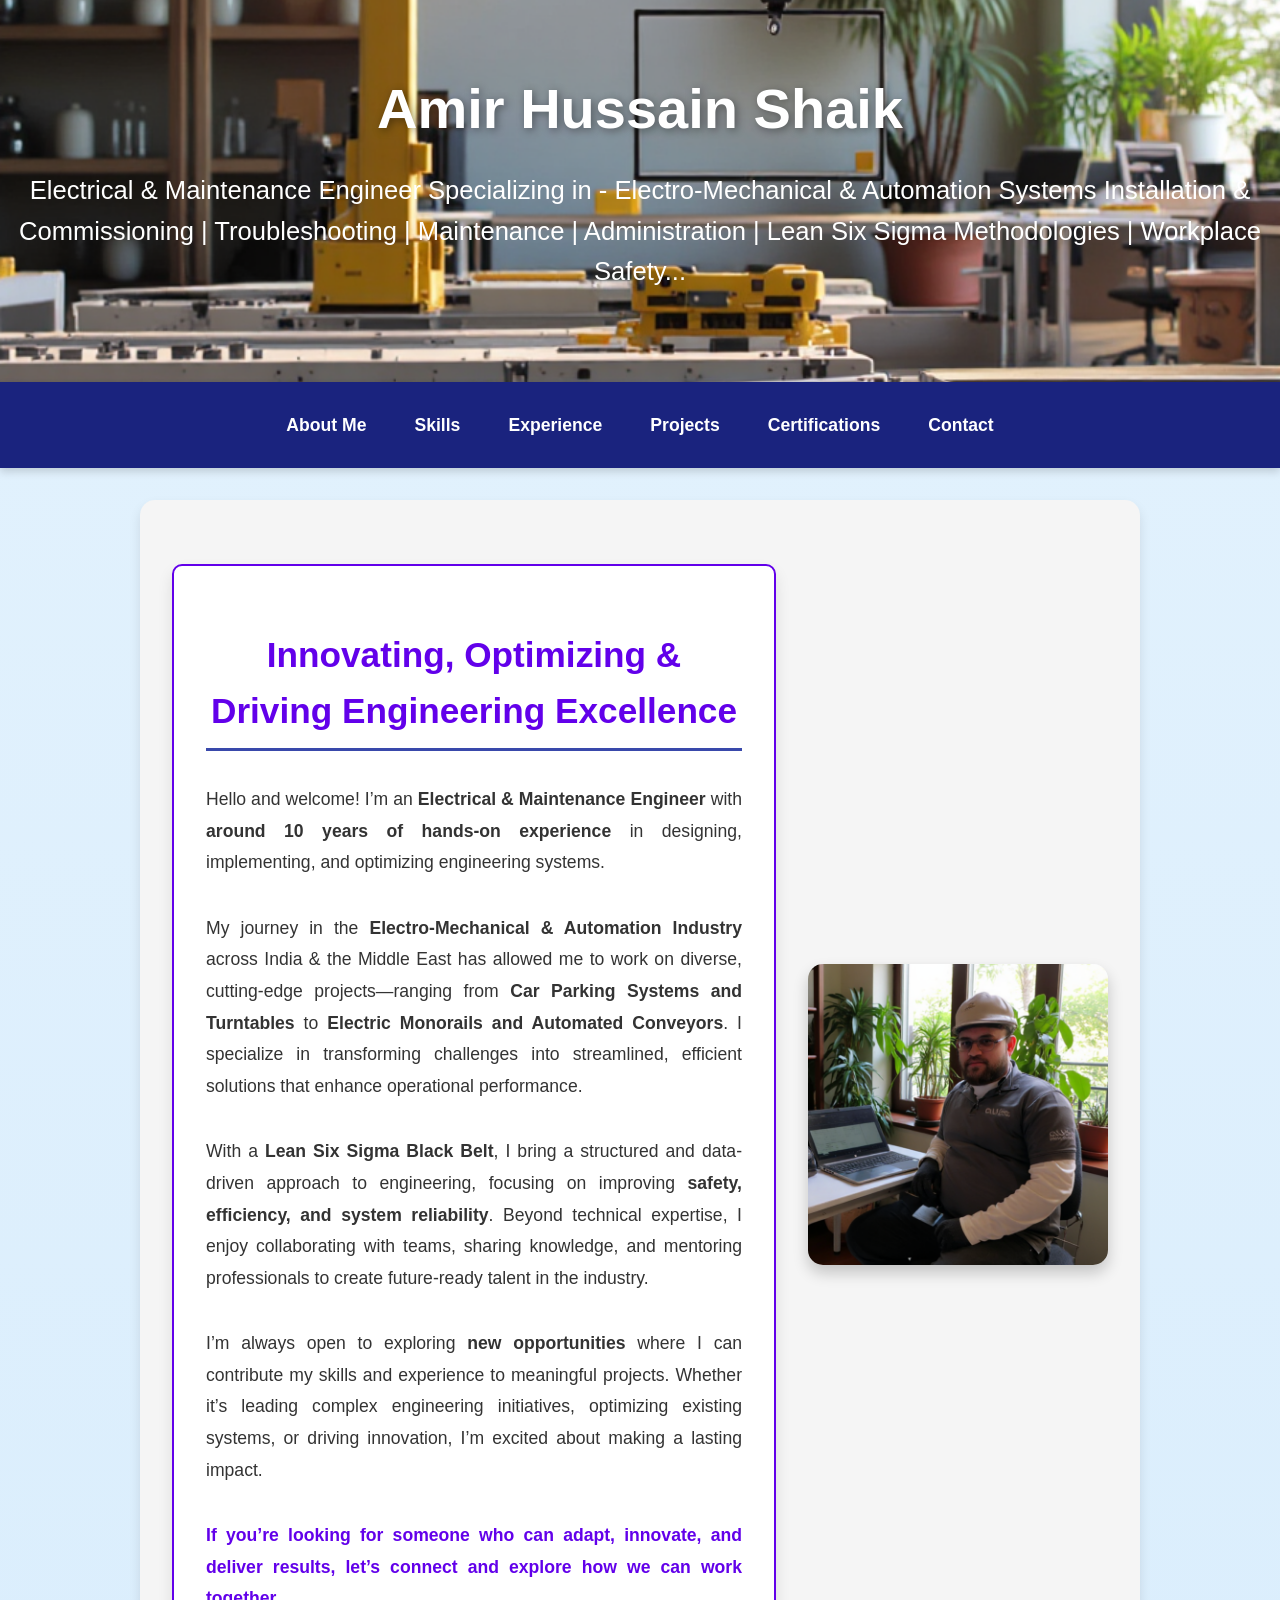
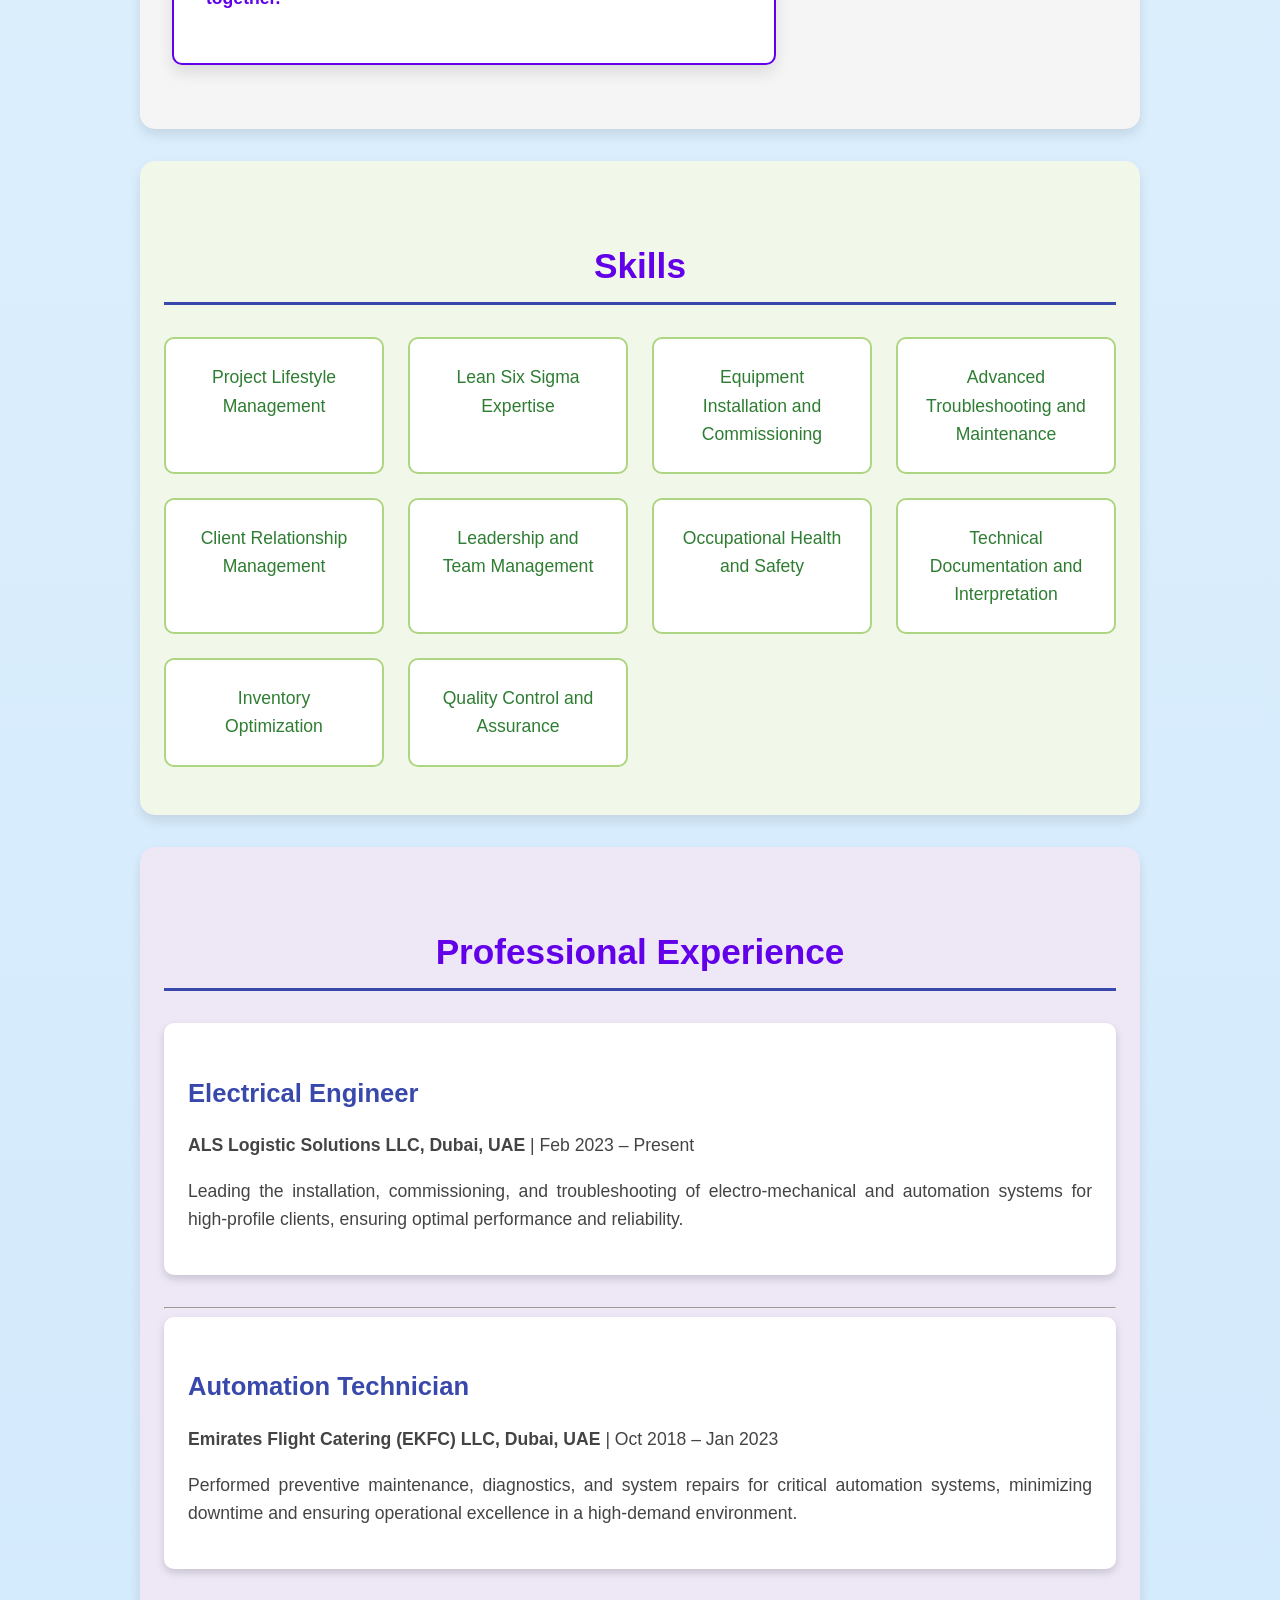
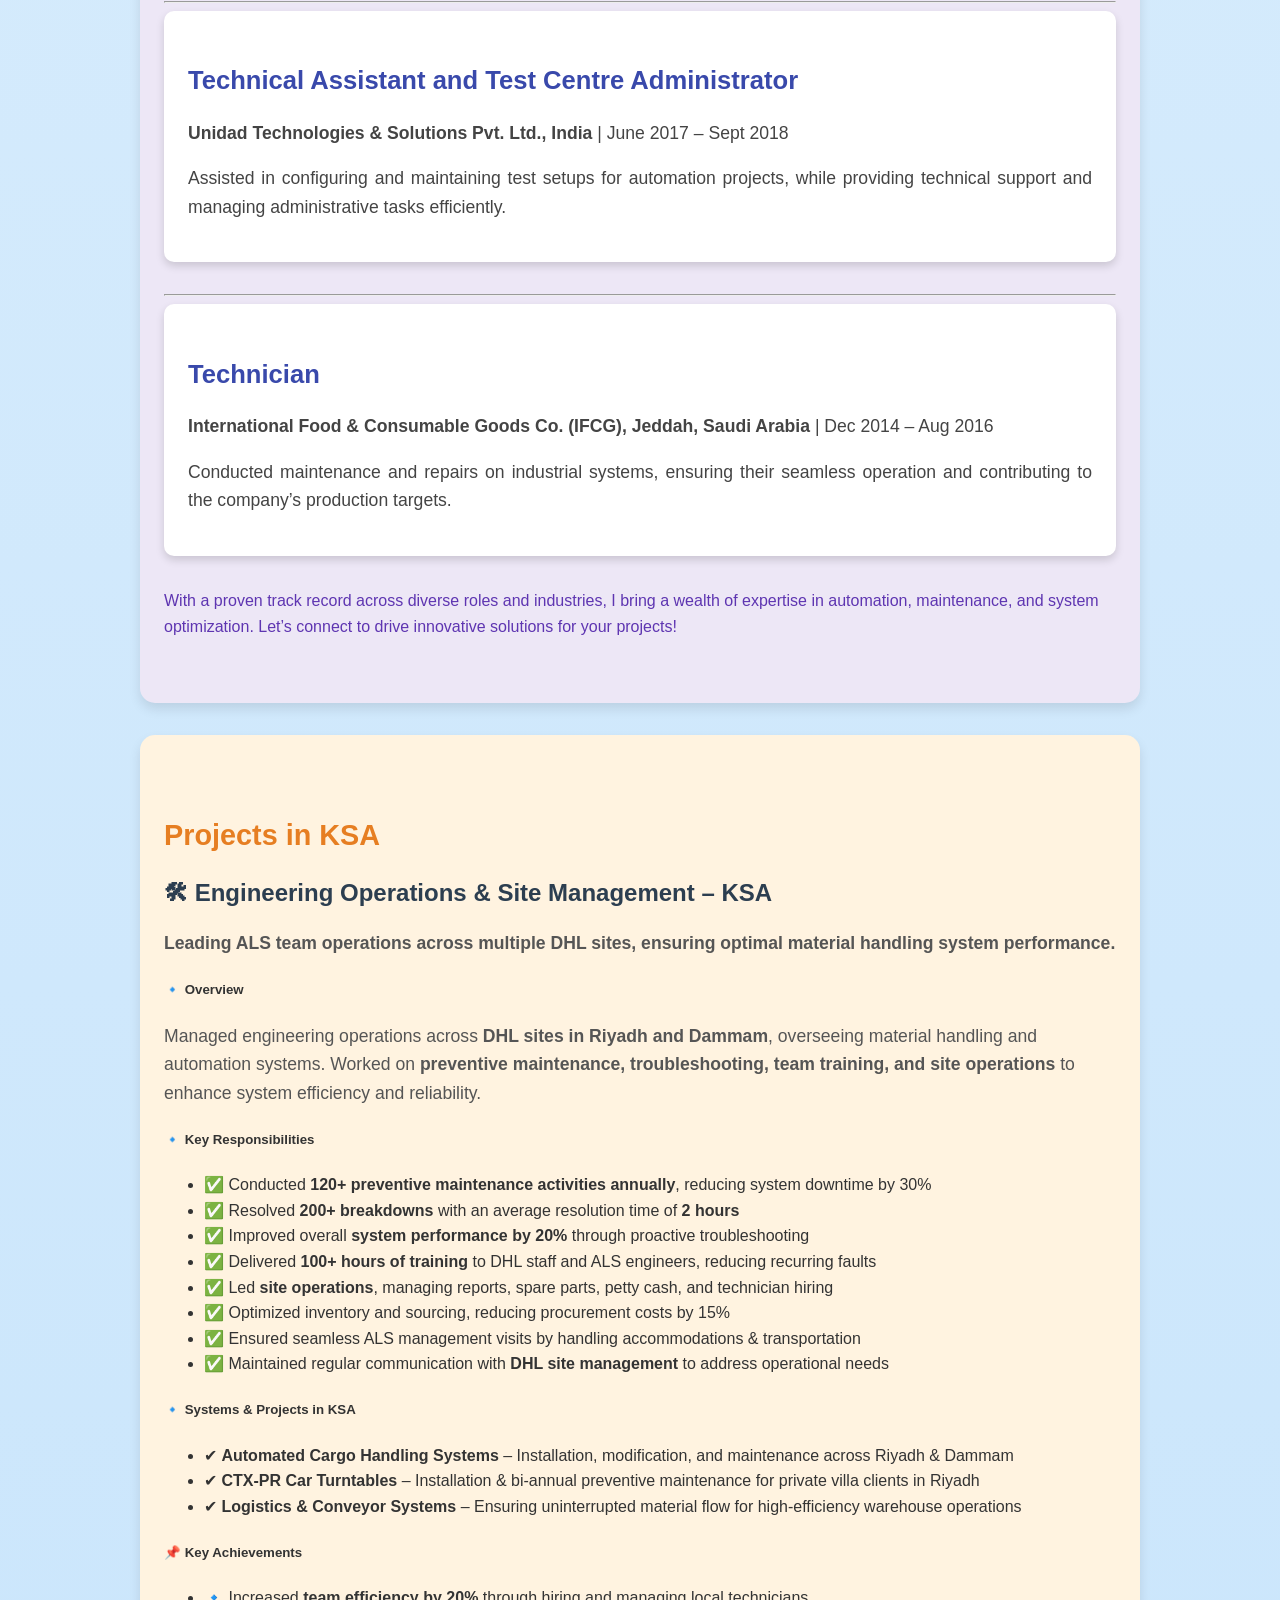
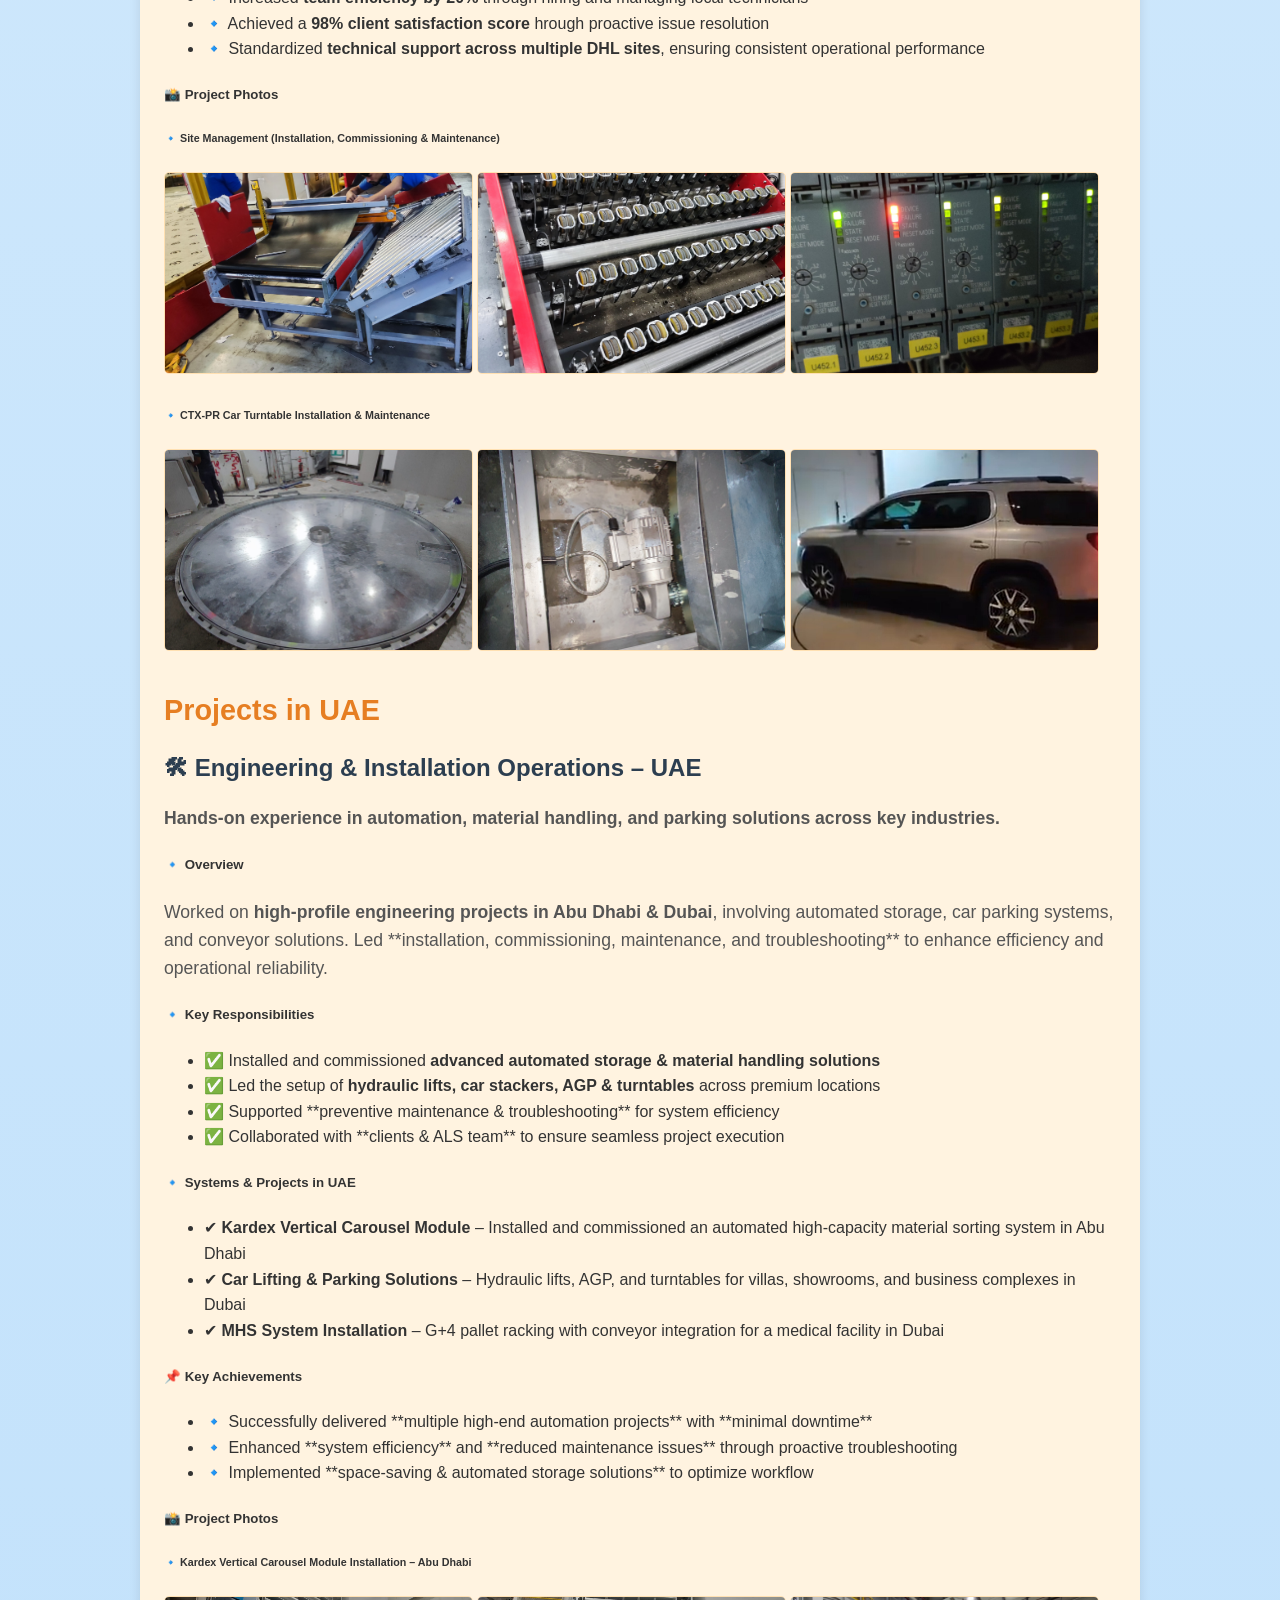
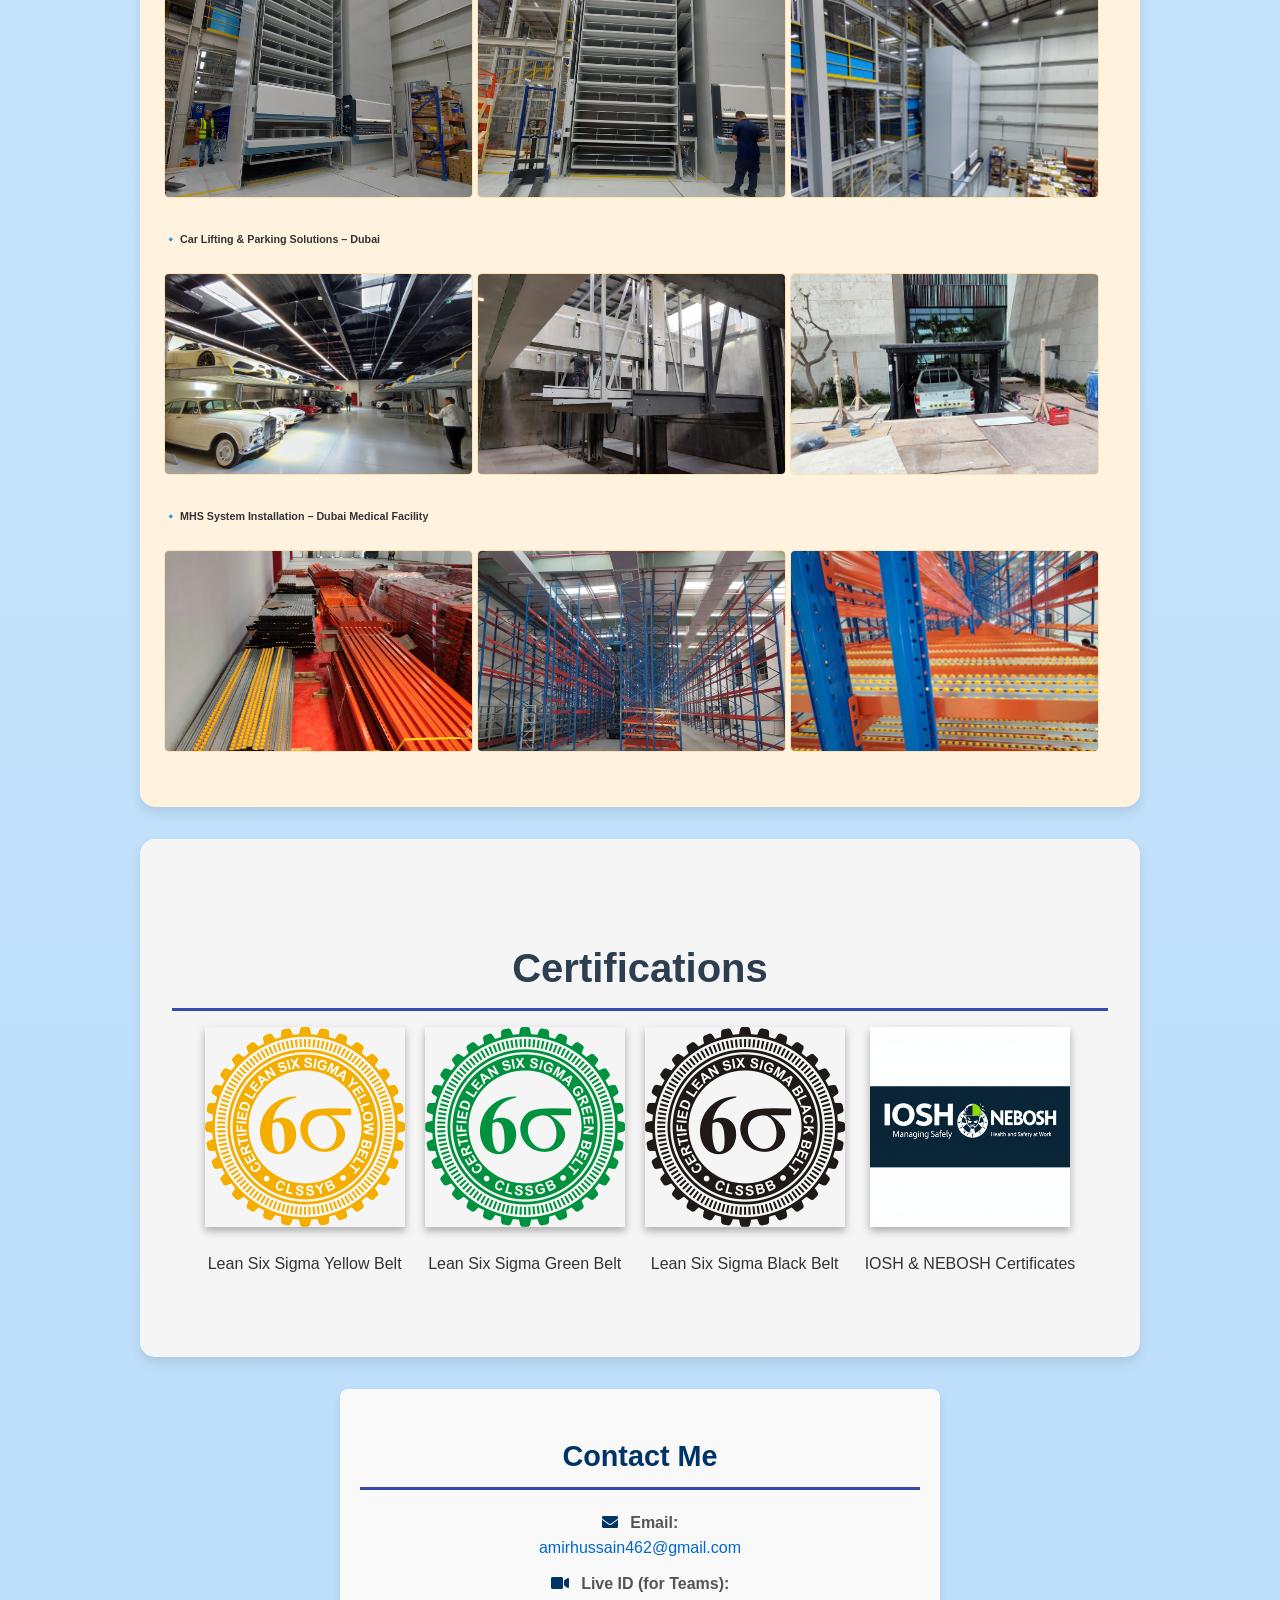
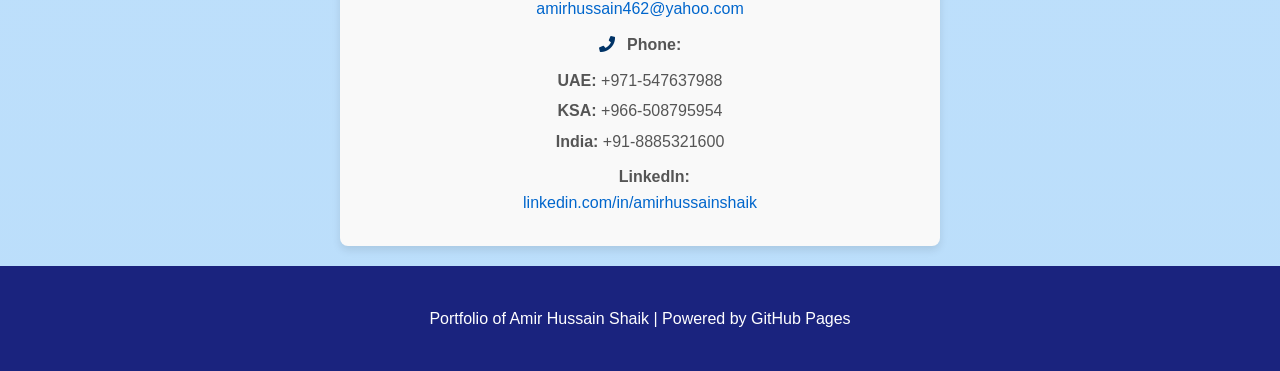
==== index.html @ a243e36d "Update index.html" ====
<!DOCTYPE html>
<html lang="en">
<head>
    <!-- Google tag (gtag.js) -->
<script async src="https://www.googletagmanager.com/gtag/js?id=G-T9PZEPG3EV"></script>
<script>
  window.dataLayer = window.dataLayer || [];
  function gtag(){dataLayer.push(arguments);}
  gtag('js', new Date());

  gtag('config', 'G-T9PZEPG3EV');
</script>
   <link href="https://cdnjs.cloudflare.com/ajax/libs/font-awesome/5.15.4/css/all.min.css" rel="stylesheet">
    <meta charset="UTF-8">
    <meta name="viewport" content="width=device-width, initial-scale=1.0">
    <title>Amir Hussain Shaik - Portfolio</title>
    <style>
        /* General Styling */
        body {
            font-family: 'Arial', sans-serif;
            margin: 0;
            padding: 0;
            color: #333;
            line-height: 1.6;
            background: linear-gradient(to bottom, #e3f2fd, #bbdefb);
        }

        header {
            background: url('header-bg.jpg') no-repeat center center/cover;
            color: #fff;
            text-align: center;
            padding: 4rem 1rem;
            box-shadow: 0 4px 10px rgba(0, 0, 0, 0.2);
        }

        header h1 {
            margin: 0;
            font-size: 3.5rem;
            text-shadow: 2px 2px 8px rgba(0, 0, 0, 0.4);
        }

        header p {
            margin-top: 1rem;
            font-size: 1.6rem;
        }

        nav {
            display: flex;
            justify-content: center;
            background-color: #1a237e;
            padding: 1rem 0;
            box-shadow: 0 4px 8px rgba(0, 0, 0, 0.15);
        }

        nav a {
            color: #fff;
            text-decoration: none;
            padding: 0.8rem 1.5rem;
            font-size: 1.1rem;
            font-weight: bold;
            border-radius: 5px;
            transition: background 0.3s, transform 0.3s;
        }

        nav a:hover {
            background-color: #3949ab;
            transform: scale(1.1);
        }

        section {
            padding: 2.5rem;
            margin: 2rem auto;
            max-width: 1000px;
            background: #ffffff;
            box-shadow: 0 6px 12px rgba(0, 0, 0, 0.1);
            border-radius: 15px;
        }

        section h2 {
            color: #1a237e;
            border-bottom: 3px solid #3949ab;
            padding-bottom: 0.5rem;
            margin-bottom: 2rem;
            font-size: 2.2rem;
        }
	

        /* About Section Styling */
section {
    padding: 4rem 2rem;
    background-color: #f5f5f5;
    width: 100%;
    box-sizing: border-box;
}

section h2 {
    color: #6200ea;
    font-size: 2.5rem;
    margin-bottom: 1rem;
    text-align: center;
}

/* About Container */
.about-container {
    display: flex;
    gap: 2rem;
    align-items: center; /* Aligns text and image in desktop view */
    justify-content: space-between;
    flex-wrap: wrap;
}

/* About Content */
.about-content {
    flex: 2;
    min-width: 300px;
    background: #fff;
    border: 2px solid #6200ea;
    border-radius: 10px;
    padding: 2rem;
    box-shadow: 0 8px 15px rgba(0, 0, 0, 0.1);
    display: flex;
    flex-direction: column;
    justify-content: center; /* Ensures text is vertically aligned */
    height: auto;
}

.about-content h2 {
    font-size: 2.2rem;
    margin-bottom: 1rem;
}

.about-content p {
    font-size: 1.1rem;
    margin-bottom: 1rem;
    text-align: justify;
    line-height: 1.8;
}

.about-content p span {
    font-weight: bold;
    color: #6200ea;
}

/* About Image */
.about-image {
    flex: 1;
    min-width: 300px;
    display: flex;
    justify-content: center;
    align-items: center;
}

.about-image img {
    width: 100%;
    max-width: 350px;
    border-radius: 15px;
    box-shadow: 0 8px 15px rgba(0, 0, 0, 0.2);
    transition: transform 0.3s, box-shadow 0.3s;
    object-fit: cover; /* Ensures the image fills the space properly */
    height: 100%; /* Adjusts the height dynamically */
}

.about-image img:hover {
    transform: scale(1.05);
    box-shadow: 0 12px 20px rgba(0, 0, 0, 0.3);
}

/* Responsive Design */
@media (max-width: 768px) {
    .about-container {
        flex-direction: column;
    }

    .about-content, .about-image {
        width: 100%;
    }

    .about-image img {
        max-width: 100%;
        height: auto;
    }
}
	/* Skills Section Styling */
        #skills {
            padding: 3rem 1.5rem;
            background-color: #f1f8e9;
            color: #2e7d32;
        }

        #skills h2 {
            font-size: 2.2rem;
            margin-bottom: 2rem;
        }

        .skills-grid {
            display: grid;
            grid-template-columns: repeat(auto-fit, minmax(200px, 1fr));
            gap: 1.5rem;
        }

        .skill-item {
            padding: 1.5rem;
            background-color: #ffffff;
            border: 2px solid #aed581;
            border-radius: 10px;
            text-align: center;
            font-size: 1.1rem;
            transition: transform 0.3s, box-shadow 0.3s;
        }

        .skill-item:hover {
            transform: scale(1.1);
            box-shadow: 0 6px 12px rgba(0, 0, 0, 0.2);
        }

        /* Experience Section Styling */
        #experience {
            background-color: #ede7f6;
            color: #5e35b1;
            padding: 3rem 1.5rem;
        }

        #experience h2 {
            font-size: 2.2rem;
            margin-bottom: 2rem;
            text-align: center;
        }

        .job {
            margin-bottom: 2rem;
            padding: 1.5rem;
            background-color: #ffffff;
            border-radius: 10px;
            box-shadow: 0 4px 8px rgba(0, 0, 0, 0.15);
        }

        .job h3 {
            font-size: 1.6rem;
            color: #3949ab;
            margin-bottom: 1rem;
        }

        .job p {
            font-size: 1.1rem;
            color: #444;
            text-align: justify;
        }

      	/* Project Section Styling */
	#projects {
    		padding: 3rem 1.5rem;
    		background-color: #fff3e0;
    		color: #333333; /* Neutral dark color for overall section text */
	}

	#projects h2 {
    		font-size: 2.2rem;
    		margin-bottom: 2rem;
    		color: #d35400; /* Vibrant orange for main section heading */
	}

	.project-group h3 {
    		font-size: 1.8rem;
    		color: #e67e22; /* Slightly lighter shade for project group headings */
    		margin-bottom: 1rem;
	}

	.project h4 {
    		font-size: 1.5rem;
    		color: #2c3e50; /* Dark blue for individual project titles */
    		margin: 1rem 0;
	}

	.project p {
    		font-size: 1.1rem;
    		color: #555555; /* Neutral gray for descriptions */
    		margin: 0 0 1rem;
	}
              
	.project-photos img {
    		width: calc(33.33% - 0.66rem);
    		height: 200px;
    		object-fit: cover;
    		border: 1px solid #ffe0b2;
    		border-radius: 5px;
	}
           /* Contact Section Styling */
#contact {
    background-color: #f9f9f9;
    padding: 20px;
    border-radius: 8px;
    max-width: 600px;
    margin: 20px auto;
    text-align: center;
    box-shadow: 0 4px 8px rgba(0, 0, 0, 0.1);
}

#contact h2 {
    color: #003366;
    margin-bottom: 20px;
    font-size: 1.8em;
}

#contact p {
    margin: 10px 0;
    color: #555;
    font-size: 1em;
}

#contact p strong {
    display: block;
    color: #555;
    font-weight: bold;
}

#contact ul {
    list-style: none;
    padding: 0;
    margin: 10px 0;
    color: #555;
}

#contact ul li {
    margin: 5px 0;
}

#contact a {
    color: #0066cc;
    text-decoration: none;
}

#contact a:hover {
    text-decoration: underline;
}

.fa {
    color: #003366;
    margin-right: 8px;
}
        /* Footer Styling */
        footer {
            text-align: center;
            padding: 1.5rem;
            background-color: #1a237e;
            color: #fff;
        }

        footer a {
            color: #ffcc80;
            text-decoration: none;
        }
    </style>
</head>
<body>
    <!-- Header Section -->
    <header>
        <h1>Amir Hussain Shaik</h1>
        <p>Electrical & Maintenance Engineer Specializing in - Electro-Mechanical & Automation Systems Installation & Commissioning | Troubleshooting | Maintenance | Administration | Lean Six Sigma Methodologies | Workplace Safety...</p>
    </header>
    <nav>
        <a href="#about">About Me</a>
        <a href="#skills">Skills</a>
        <a href="#experience">Experience</a>
	<a href="#projects">Projects</a>
	<a href="#certifications">Certifications</a>
        <a href="#contact">Contact</a>
    </nav>
    <!-- About Section -->
    <section id="about" class="about-section">
    <div class="about-container">
        <!-- About Content -->
        <div class="about-content">
            <h2><span>Innovating, Optimizing & Driving Engineering Excellence</span></h2>
<p>Hello and welcome! I’m an <strong>Electrical & Maintenance Engineer</strong> with <strong>around 10 years of hands-on experience</strong> in designing, implementing, and optimizing engineering systems.</p>

<p>My journey in the <strong>Electro-Mechanical & Automation Industry</strong> across India & the Middle East has allowed me to work on diverse, cutting-edge projects—ranging from <strong>Car Parking Systems and Turntables</strong> to <strong>Electric Monorails and Automated Conveyors</strong>. I specialize in transforming challenges into streamlined, efficient solutions that enhance operational performance.</p>

<p>With a <strong>Lean Six Sigma Black Belt</strong>, I bring a structured and data-driven approach to engineering, focusing on improving <strong>safety, efficiency, and system reliability</strong>. Beyond technical expertise, I enjoy collaborating with teams, sharing knowledge, and mentoring professionals to create future-ready talent in the industry.</p>

<p>I’m always open to exploring <strong>new opportunities</strong> where I can contribute my skills and experience to meaningful projects. Whether it’s leading complex engineering initiatives, optimizing existing systems, or driving innovation, I’m excited about making a lasting impact.</p>

<p><span>If you’re looking for someone who can adapt, innovate, and deliver results, let’s connect and explore how we can work together.</span></p>
        </div>
        <!-- About Image -->
        <div class="about-image">
            <img src="about_me.jpg" alt="About Me" />
         </div>
      </div>
    </section>
    <!-- Skills Section -->
    <section id="skills">
    <h2>Skills</h2>
    <div class="skills-grid">
        <div class="skill-item">Project Lifestyle Management</div>
        <div class="skill-item">Lean Six Sigma Expertise</div>
        <div class="skill-item">Equipment Installation and Commissioning</div>
        <div class="skill-item">Advanced Troubleshooting and Maintenance</div>
        <div class="skill-item">Client Relationship Management</div>
        <div class="skill-item">Leadership and Team Management</div>
	<div class="skill-item">Occupational Health and Safety</div>
	<div class="skill-item">Technical Documentation and Interpretation</div>
	<div class="skill-item">Inventory Optimization</div>
	<div class="skill-item">Quality Control and Assurance</div>
      </div>
    </section>
        <!-- Experience Section -->
    <section id="experience">
    <h2>Professional Experience</h2>

    <!-- Job 1 -->
    <div class="job">
        <h3>Electrical Engineer</h3>
        <p><strong>ALS Logistic Solutions LLC, Dubai, UAE</strong> | Feb 2023 – Present</p>
        <p>Leading the installation, commissioning, and troubleshooting of electro-mechanical and automation systems for high-profile clients, ensuring optimal performance and reliability.</p>
    </div>
    <hr>

    <!-- Job 2 -->
    <div class="job">
        <h3>Automation Technician</h3>
        <p><strong>Emirates Flight Catering (EKFC) LLC, Dubai, UAE</strong> | Oct 2018 – Jan 2023</p>
        <p>Performed preventive maintenance, diagnostics, and system repairs for critical automation systems, minimizing downtime and ensuring operational excellence in a high-demand environment.</p>
    </div>
    <hr>

    <!-- Job 3 -->
    <div class="job">
        <h3>Technical Assistant and Test Centre Administrator</h3>
        <p><strong>Unidad Technologies & Solutions Pvt. Ltd., India</strong> | June 2017 – Sept 2018</p>
        <p>Assisted in configuring and maintaining test setups for automation projects, while providing technical support and managing administrative tasks efficiently.</p>
    </div>
    <hr>

    <!-- Job 4 -->
    <div class="job">
        <h3>Technician</h3>
        <p><strong>International Food & Consumable Goods Co. (IFCG), Jeddah, Saudi Arabia</strong> | Dec 2014 – Aug 2016</p>
        <p>Conducted maintenance and repairs on industrial systems, ensuring their seamless operation and contributing to the company’s production targets.</p>
    </div>

    <!-- Call to Action -->
    <div class="cta">
        <p>With a proven track record across diverse roles and industries, I bring a wealth of expertise in automation, maintenance, and system optimization. Let’s connect to drive innovative solutions for your projects!</p>
    </div>
  </section>
    <!-- Projects Section -->
    <section id="projects">
    <!-- Projects in KSA -->
<div class="project-group">
    <h3>Projects in KSA</h3>

    <!-- Engineering Operations & Site Management – KSA -->
    <div class="project">
        <h4>🛠 Engineering Operations & Site Management – KSA</h4>
        <p><strong>Leading ALS team operations across multiple DHL sites, ensuring optimal material handling system performance.</strong></p>

        <h5>🔹 Overview</h5>
        <p>Managed engineering operations across <strong>DHL sites in Riyadh and Dammam</strong>, overseeing material handling and automation systems. 
           Worked on <strong>preventive maintenance, troubleshooting, team training, and site operations</strong> to enhance system efficiency and reliability.</p>

        <h5>🔹 Key Responsibilities</h5>
        <ul>
            <li>✅ Conducted <strong>120+ preventive maintenance activities annually</strong>, reducing system downtime by 30%</li>
            <li>✅ Resolved <strong>200+ breakdowns</strong> with an average resolution time of <strong>2 hours</strong></li>
            <li>✅ Improved overall <strong>system performance by 20%</strong> through proactive troubleshooting</li>
            <li>✅ Delivered <strong>100+ hours of training</strong> to DHL staff and ALS engineers, reducing recurring faults</li>
            <li>✅ Led <strong>site operations</strong>, managing reports, spare parts, petty cash, and technician hiring</li>
            <li>✅ Optimized inventory and sourcing, reducing procurement costs by 15%</li>
            <li>✅ Ensured seamless ALS management visits by handling accommodations & transportation</li>
            <li>✅ Maintained regular communication with <strong>DHL site management</strong> to address operational needs</li>
        </ul>

        <h5>🔹 Systems & Projects in KSA</h5>
        <ul>
            <li>✔ <strong>Automated Cargo Handling Systems</strong> – Installation, modification, and maintenance across Riyadh & Dammam</li>
            <li>✔ <strong>CTX-PR Car Turntables</strong> – Installation & bi-annual preventive maintenance for private villa clients in Riyadh</li>
            <li>✔ <strong>Logistics & Conveyor Systems</strong> – Ensuring uninterrupted material flow for high-efficiency warehouse operations</li>
        </ul>

        <h5>📌 Key Achievements</h5>
        <ul>
            <li>🔹 Increased <strong>team efficiency by 20%</strong> through hiring and managing local technicians</li>
            <li>🔹 Achieved a <strong>98% client satisfaction score</strong> hrough proactive issue resolution</li>
            <li>🔹 Standardized <strong>technical support across multiple DHL sites</strong>, ensuring consistent operational performance</li>
        </ul>

        <!-- Project Photos Section (Grouped at the End) -->
        <h5>📸 Project Photos</h5>

        <!-- Site Management Photos -->
        <h6>🔹 Site Management (Installation, Commissioning & Maintenance)</h6>
        <div class="project-photos">
            <img src="site_management1.jpg" alt="Site Management Image 1">
            <img src="site_management2.jpg" alt="Site Management Image 2">
            <img src="site_management3.jpg" alt="Site Management Image 3">
        </div>

        <!-- Car Turntable Photos -->
        <h6>🔹 CTX-PR Car Turntable Installation & Maintenance</h6>
        <div class="project-photos">
            <img src="car_turntable1.jpg" alt="Car Turntable Image 1">
            <img src="car_turntable2.jpg" alt="Car Turntable Image 2">
            <img src="car_turntable3.jpg" alt="Car Turntable Image 3">
        </div>
    </div>
</div>

    <!-- Projects in UAE -->
<div class="project-group">
    <h3>Projects in UAE</h3>

    <!-- Engineering & Installation Operations – UAE -->
    <div class="project">
        <h4>🛠 Engineering & Installation Operations – UAE</h4>
        <p><strong>Hands-on experience in automation, material handling, and parking solutions across key industries.</strong></p>

        <h5>🔹 Overview</h5>
        <p>Worked on <strong>high-profile engineering projects in Abu Dhabi & Dubai</strong>, involving automated storage, car parking systems, and conveyor solutions. 
           Led **installation, commissioning, maintenance, and troubleshooting** to enhance efficiency and operational reliability.</p>

        <h5>🔹 Key Responsibilities</h5>
        <ul>
            <li>✅ Installed and commissioned <strong>advanced automated storage & material handling solutions</strong></li>
            <li>✅ Led the setup of <strong>hydraulic lifts, car stackers, AGP & turntables</strong> across premium locations</li>
            <li>✅ Supported **preventive maintenance & troubleshooting** for system efficiency</li>
            <li>✅ Collaborated with **clients & ALS team** to ensure seamless project execution</li>
        </ul>

        <h5>🔹 Systems & Projects in UAE</h5>
        <ul>
            <li>✔ <strong>Kardex Vertical Carousel Module</strong> – Installed and commissioned an automated high-capacity material sorting system in Abu Dhabi</li>
            <li>✔ <strong>Car Lifting & Parking Solutions</strong> – Hydraulic lifts, AGP, and turntables for villas, showrooms, and business complexes in Dubai</li>
            <li>✔ <strong>MHS System Installation</strong> – G+4 pallet racking with conveyor integration for a medical facility in Dubai</li>
        </ul>

        <h5>📌 Key Achievements</h5>
        <ul>
            <li>🔹 Successfully delivered **multiple high-end automation projects** with **minimal downtime**</li>
            <li>🔹 Enhanced **system efficiency** and **reduced maintenance issues** through proactive troubleshooting</li>
            <li>🔹 Implemented **space-saving & automated storage solutions** to optimize workflow</li>
        </ul>

        <!-- Project Photos Section (Grouped at the End) -->
        <h5>📸 Project Photos</h5>

        <!-- Kardex System Photos -->
        <h6>🔹 Kardex Vertical Carousel Module Installation – Abu Dhabi</h6>
        <div class="project-photos">
            <img src="kardex1.jpg" alt="Kardex System Image 1">
            <img src="kardex2.jpg" alt="Kardex System Image 2">
            <img src="kardex3.jpg" alt="Kardex System Image 3">
        </div>

        <!-- Car Parking System Photos -->
        <h6>🔹 Car Lifting & Parking Solutions – Dubai</h6>
        <div class="project-photos">
            <img src="car_parking1.jpg" alt="Car Parking Solution Image 1">
            <img src="car_parking2.jpg" alt="Car Parking Solution Image 2">
            <img src="car_parking3.jpg" alt="Car Parking Solution Image 3">
        </div>

        <!-- MHS System Photos -->
        <h6>🔹 MHS System Installation – Dubai Medical Facility</h6>
        <div class="project-photos">
            <img src="conveyor1.jpg" alt="Conveyor Installation Image 1">
            <img src="conveyor2.jpg" alt="Conveyor Installation Image 2">
            <img src="conveyor3.jpg" alt="Conveyor Installation Image 3">
        </div>
    </div>
</div>
    </section>
    <!-- Certifications Section -->
    <section id="certifications" style="text-align: center;">
    <h2 style="color: #2c3e50;">Certifications</h2>
    <div style="display: flex; justify-content: center; flex-wrap: wrap; gap: 20px;">
        <!-- Certificate 1 -->
        <div>
            <a href="lean-six-sigma-yellow-belt.pdf" target="_blank" download>
                <img src="cert-yellow-belt.jpg" alt="Lean Six Sigma Yellow Belt" 
                     style="width: 200px; height: auto; box-shadow: 0 4px 8px rgba(0, 0, 0, 0.3);">
            </a>
            <p>Lean Six Sigma Yellow Belt</p>
        </div>
        <!-- Certificate 2 -->
        <div>
            <a href="lean-six-sigma-green-belt.pdf" target="_blank" download>
                <img src="cert-green-belt.jpg" alt="Lean Six Sigma Green Belt" 
                     style="width: 200px; height: auto; box-shadow: 0 4px 8px rgba(0, 0, 0, 0.3);">
            </a>
            <p>Lean Six Sigma Green Belt</p>
        </div>
        <!-- Certificate 3 -->
        <div>
            <a href="lean-six-sigma-black-belt.pdf" target="_blank" download>
                <img src="cert-black-belt.jpg" alt="Lean Six Sigma Black Belt" 
                     style="width: 200px; height: auto; box-shadow: 0 4px 8px rgba(0, 0, 0, 0.3);">
            </a>
            <p>Lean Six Sigma Black Belt</p>
        </div>
        <!-- Certificate 4 -->
        <div>
            <a href="IOSH-MS-and-NEBOSH-HSW-certificates.pdf" target="_blank" download>
                <img src="cert-iosh-nebosh.jpg" alt="IOSH and NEBOSH Certificates" 
                     style="width: 200px; height: auto; box-shadow: 0 4px 8px rgba(0, 0, 0, 0.3);">
            </a>
            <p>IOSH & NEBOSH Certificates</p>
       	   </div>
   		</div>
	</section>
       <!-- Contact Section -->
	<section id="contact">
 	  <h2>Contact Me</h2>
   <p>
        <strong>
            <i class="fa fa-envelope"></i>
            Email:
        </strong>
        <a href="mailto:amirhussain462@gmail.com">amirhussain462@gmail.com</a>
    </p>
    <p>
        <strong>
            <i class="fa fa-video"></i>
            Live ID (for Teams):
        </strong>
        <a href="mailto:amirhussain462@yahoo.com">amirhussain462@yahoo.com</a>
    </p>
    <p>
        <strong>
            <i class="fa fa-phone"></i>
            Phone:
        </strong>
        <ul>
            <li><strong>UAE:</strong> +971-547637988</li>
            <li><strong>KSA:</strong> +966-508795954</li>
            <li><strong>India:</strong> +91-8885321600</li>
        </ul>
    </p>
    <p>
        <strong>
            <i class="fa fa-linkedin"></i>
            LinkedIn:
        </strong>
        <a href="https://www.linkedin.com/in/amirhussainshaik" target="_blank">linkedin.com/in/amirhussainshaik</a>
 	  </p>
       </section>
    <!-- Footer -->
    <footer>
        <p>Portfolio of Amir Hussain Shaik | Powered by GitHub Pages</p>
    </footer>
</body>
</html>
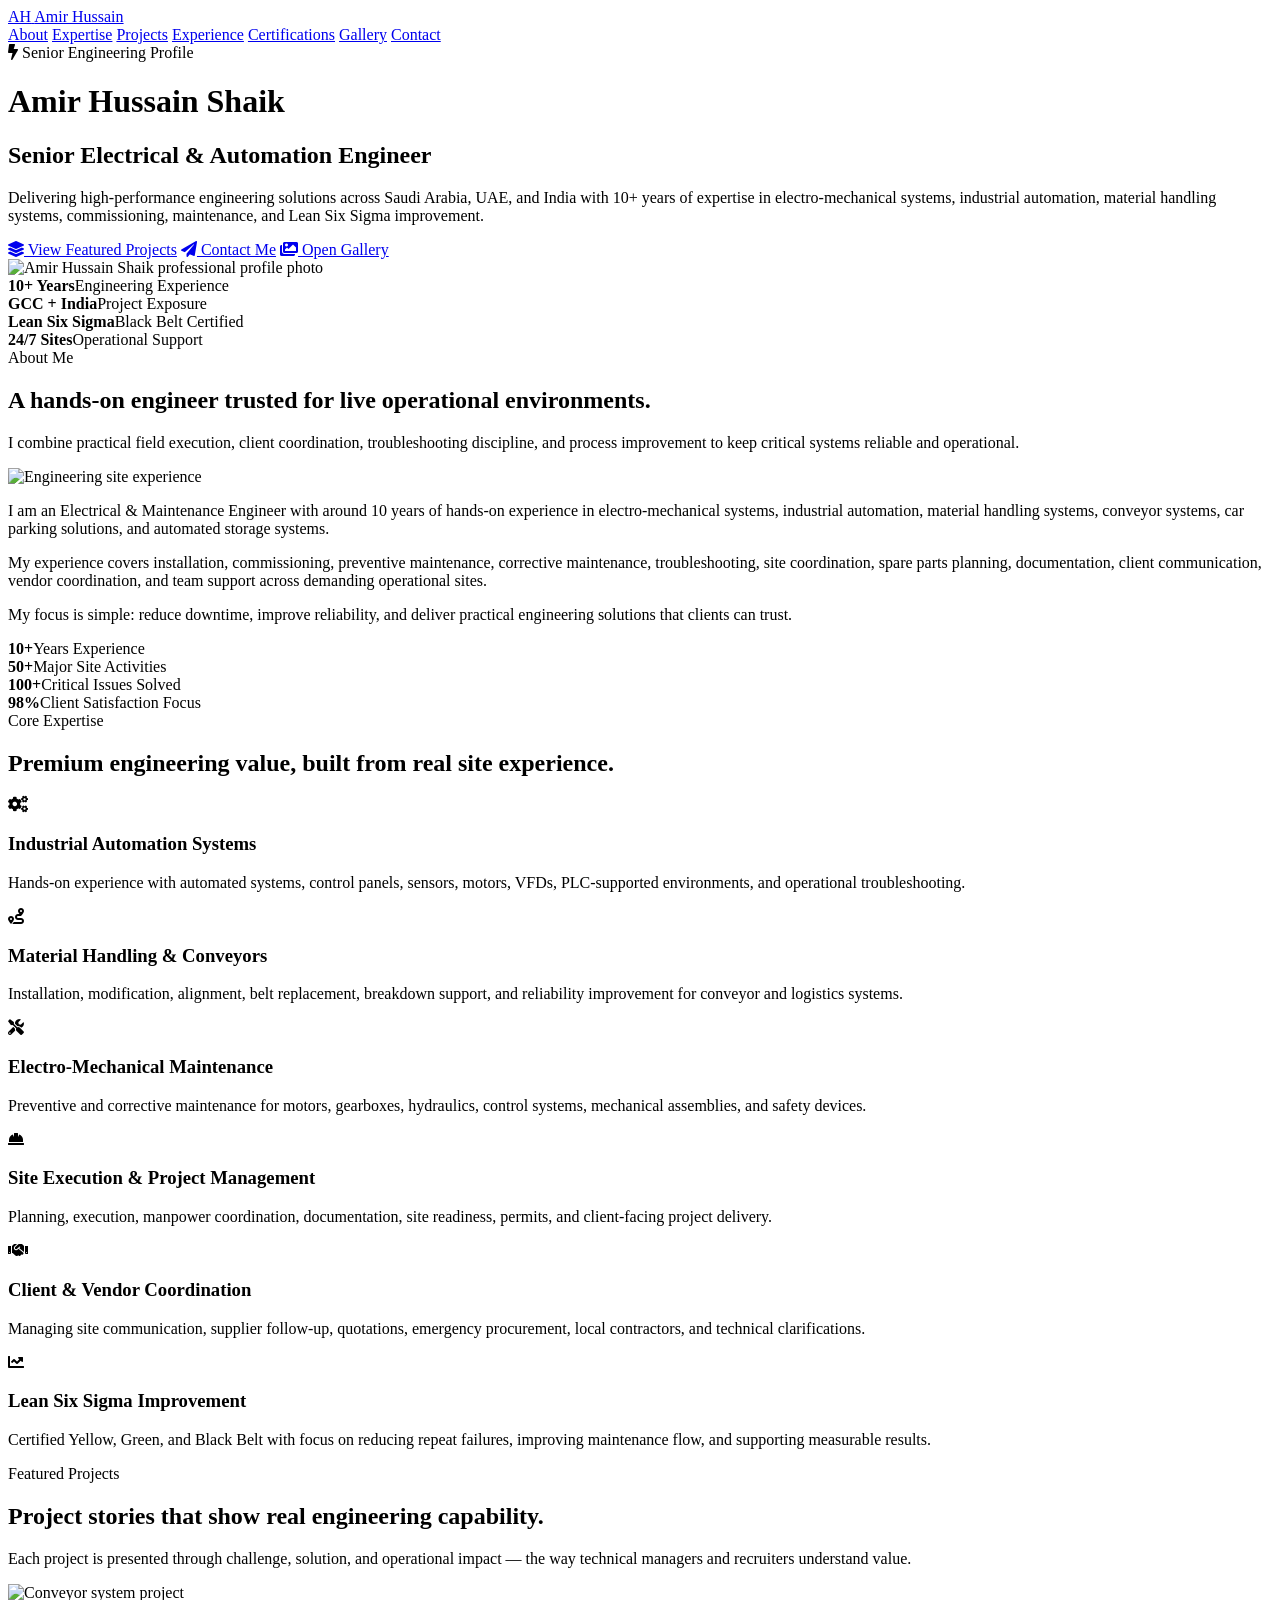
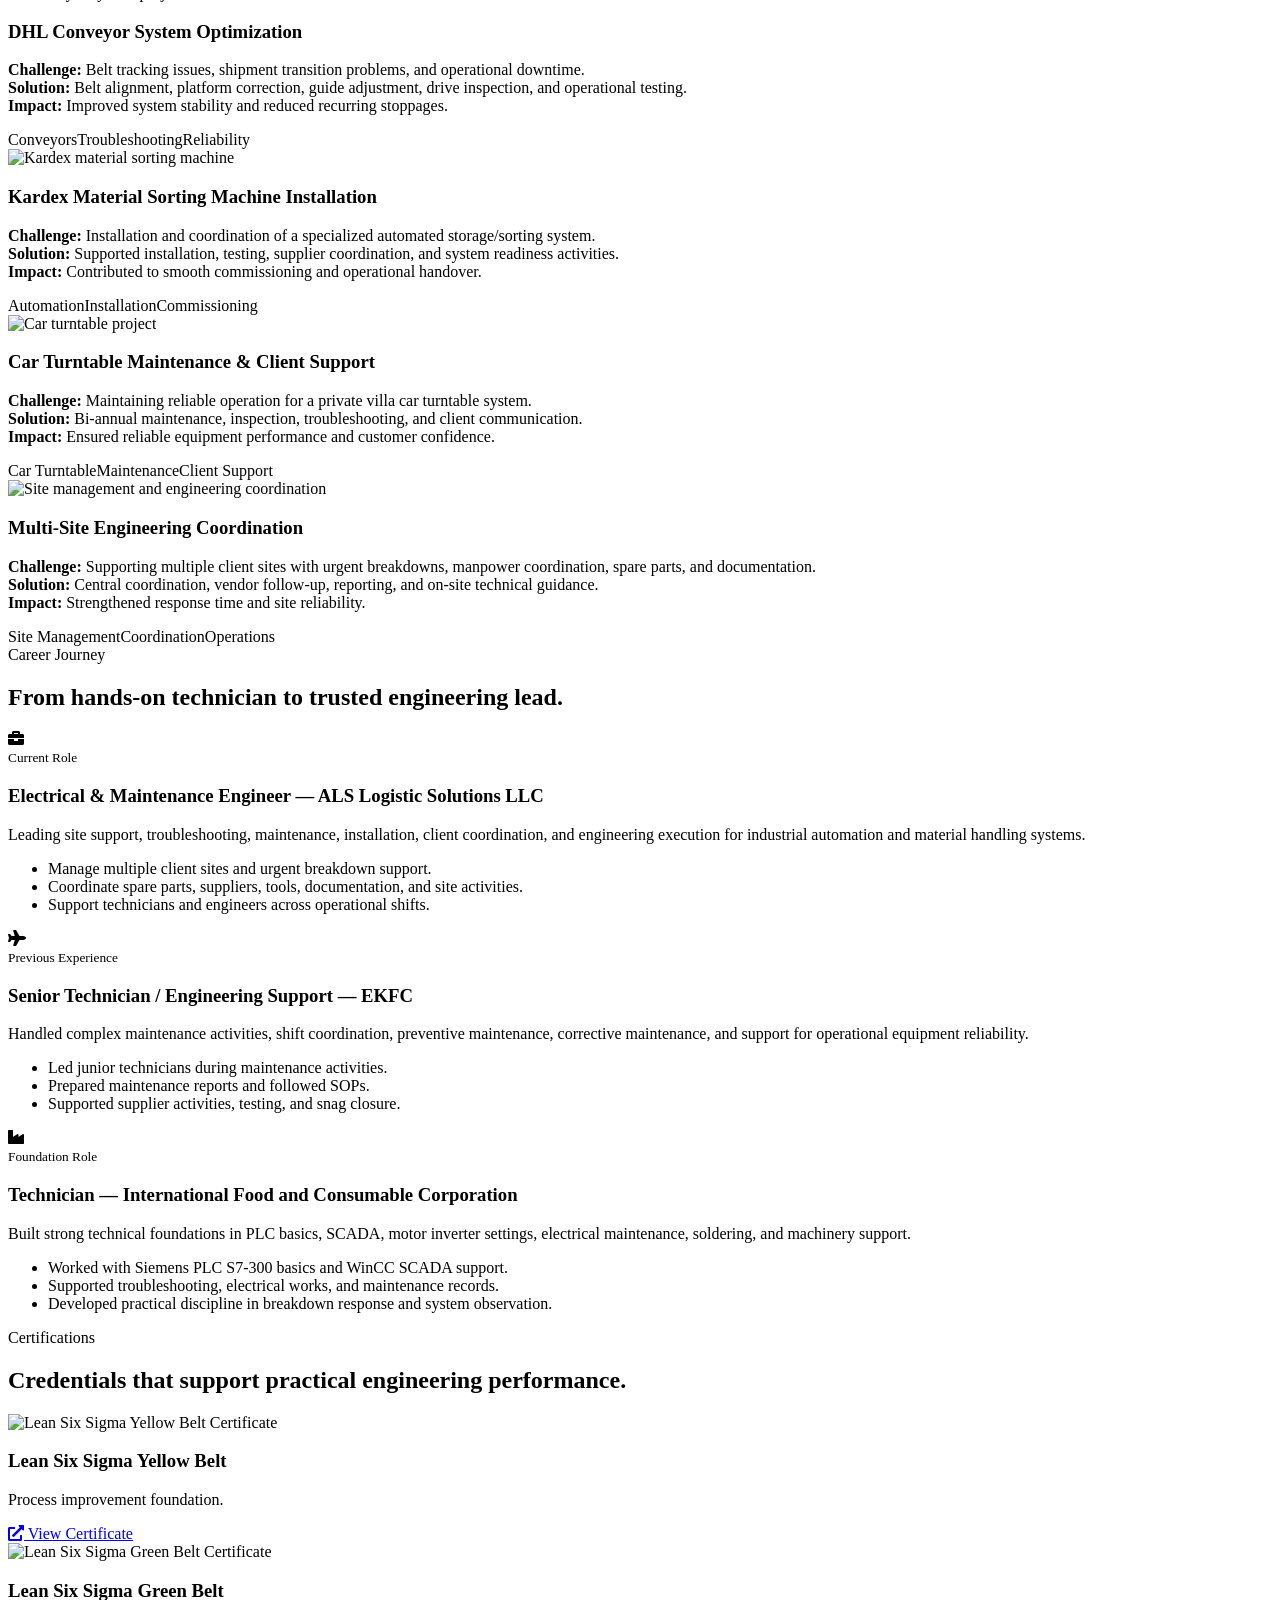
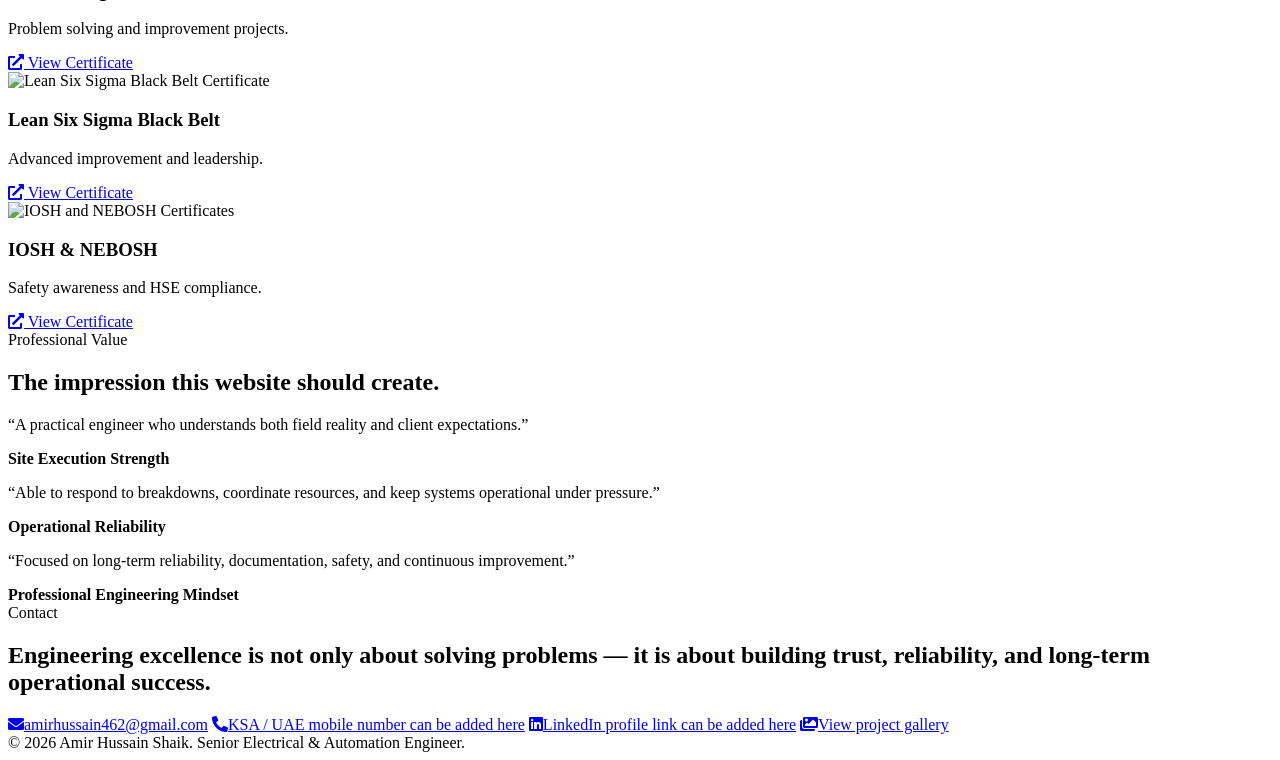
==== commit c743ce7d: "Update index.html New Design Index file updated and uploaded. ready to test" ====
--- a/index.html
+++ b/index.html
@@ -1,651 +1,204 @@
 <!DOCTYPE html>
 <html lang="en">
 <head>
-    <!-- Google tag (gtag.js) -->
-<script async src="https://www.googletagmanager.com/gtag/js?id=G-T9PZEPG3EV"></script>
-<script>
-  window.dataLayer = window.dataLayer || [];
-  function gtag(){dataLayer.push(arguments);}
-  gtag('js', new Date());
-
-  gtag('config', 'G-T9PZEPG3EV');
-</script>
-   <link href="https://cdnjs.cloudflare.com/ajax/libs/font-awesome/5.15.4/css/all.min.css" rel="stylesheet">
-    <meta charset="UTF-8">
-    <meta name="viewport" content="width=device-width, initial-scale=1.0">
-    <title>Amir Hussain Shaik - Portfolio</title>
-    <style>
-        /* General Styling */
-        body {
-            font-family: 'Arial', sans-serif;
-            margin: 0;
-            padding: 0;
-            color: #333;
-            line-height: 1.6;
-            background: linear-gradient(to bottom, #e3f2fd, #bbdefb);
-        }
-
-        header {
-            background: url('header-bg.jpg') no-repeat center center/cover;
-            color: #fff;
-            text-align: center;
-            padding: 4rem 1rem;
-            box-shadow: 0 4px 10px rgba(0, 0, 0, 0.2);
-        }
-
-        header h1 {
-            margin: 0;
-            font-size: 3.5rem;
-            text-shadow: 2px 2px 8px rgba(0, 0, 0, 0.4);
-        }
-
-        header p {
-            margin-top: 1rem;
-            font-size: 1.6rem;
-        }
-
-        nav {
-            display: flex;
-            justify-content: center;
-            background-color: #1a237e;
-            padding: 1rem 0;
-            box-shadow: 0 4px 8px rgba(0, 0, 0, 0.15);
-        }
-
-        nav a {
-            color: #fff;
-            text-decoration: none;
-            padding: 0.8rem 1.5rem;
-            font-size: 1.1rem;
-            font-weight: bold;
-            border-radius: 5px;
-            transition: background 0.3s, transform 0.3s;
-        }
-
-        nav a:hover {
-            background-color: #3949ab;
-            transform: scale(1.1);
-        }
-
-        section {
-            padding: 2.5rem;
-            margin: 2rem auto;
-            max-width: 1000px;
-            background: #ffffff;
-            box-shadow: 0 6px 12px rgba(0, 0, 0, 0.1);
-            border-radius: 15px;
-        }
-
-        section h2 {
-            color: #1a237e;
-            border-bottom: 3px solid #3949ab;
-            padding-bottom: 0.5rem;
-            margin-bottom: 2rem;
-            font-size: 2.2rem;
-        }
-	
-
-        /* About Section Styling */
-section {
-    padding: 4rem 2rem;
-    background-color: #f5f5f5;
-    width: 100%;
-    box-sizing: border-box;
-}
-
-section h2 {
-    color: #6200ea;
-    font-size: 2.5rem;
-    margin-bottom: 1rem;
-    text-align: center;
-}
-
-/* About Container */
-.about-container {
-    display: flex;
-    gap: 2rem;
-    align-items: center; /* Aligns text and image in desktop view */
-    justify-content: space-between;
-    flex-wrap: wrap;
-}
-
-/* About Content */
-.about-content {
-    flex: 2;
-    min-width: 300px;
-    background: #fff;
-    border: 2px solid #6200ea;
-    border-radius: 10px;
-    padding: 2rem;
-    box-shadow: 0 8px 15px rgba(0, 0, 0, 0.1);
-    display: flex;
-    flex-direction: column;
-    justify-content: center; /* Ensures text is vertically aligned */
-    height: auto;
-}
-
-.about-content h2 {
-    font-size: 2.2rem;
-    margin-bottom: 1rem;
-}
-
-.about-content p {
-    font-size: 1.1rem;
-    margin-bottom: 1rem;
-    text-align: justify;
-    line-height: 1.8;
-}
-
-.about-content p span {
-    font-weight: bold;
-    color: #6200ea;
-}
-
-/* About Image */
-.about-image {
-    flex: 1;
-    min-width: 300px;
-    display: flex;
-    justify-content: center;
-    align-items: center;
-}
-
-.about-image img {
-    width: 100%;
-    max-width: 350px;
-    border-radius: 15px;
-    box-shadow: 0 8px 15px rgba(0, 0, 0, 0.2);
-    transition: transform 0.3s, box-shadow 0.3s;
-    object-fit: cover; /* Ensures the image fills the space properly */
-    height: 100%; /* Adjusts the height dynamically */
-}
-
-.about-image img:hover {
-    transform: scale(1.05);
-    box-shadow: 0 12px 20px rgba(0, 0, 0, 0.3);
-}
-
-/* Responsive Design */
-@media (max-width: 768px) {
-    .about-container {
-        flex-direction: column;
-    }
-
-    .about-content, .about-image {
-        width: 100%;
-    }
-
-    .about-image img {
-        max-width: 100%;
-        height: auto;
-    }
-}
-	/* Skills Section Styling */
-        #skills {
-            padding: 3rem 1.5rem;
-            background-color: #f1f8e9;
-            color: #2e7d32;
-        }
-
-        #skills h2 {
-            font-size: 2.2rem;
-            margin-bottom: 2rem;
-        }
-
-        .skills-grid {
-            display: grid;
-            grid-template-columns: repeat(auto-fit, minmax(200px, 1fr));
-            gap: 1.5rem;
-        }
-
-        .skill-item {
-            padding: 1.5rem;
-            background-color: #ffffff;
-            border: 2px solid #aed581;
-            border-radius: 10px;
-            text-align: center;
-            font-size: 1.1rem;
-            transition: transform 0.3s, box-shadow 0.3s;
-        }
-
-        .skill-item:hover {
-            transform: scale(1.1);
-            box-shadow: 0 6px 12px rgba(0, 0, 0, 0.2);
-        }
-
-        /* Experience Section Styling */
-        #experience {
-            background-color: #ede7f6;
-            color: #5e35b1;
-            padding: 3rem 1.5rem;
-        }
-
-        #experience h2 {
-            font-size: 2.2rem;
-            margin-bottom: 2rem;
-            text-align: center;
-        }
-
-        .job {
-            margin-bottom: 2rem;
-            padding: 1.5rem;
-            background-color: #ffffff;
-            border-radius: 10px;
-            box-shadow: 0 4px 8px rgba(0, 0, 0, 0.15);
-        }
-
-        .job h3 {
-            font-size: 1.6rem;
-            color: #3949ab;
-            margin-bottom: 1rem;
-        }
-
-        .job p {
-            font-size: 1.1rem;
-            color: #444;
-            text-align: justify;
-        }
-
-      	/* Project Section Styling */
-	#projects {
-    		padding: 3rem 1.5rem;
-    		background-color: #fff3e0;
-    		color: #333333; /* Neutral dark color for overall section text */
-	}
-
-	#projects h2 {
-    		font-size: 2.2rem;
-    		margin-bottom: 2rem;
-    		color: #d35400; /* Vibrant orange for main section heading */
-	}
-
-	.project-group h3 {
-    		font-size: 1.8rem;
-    		color: #e67e22; /* Slightly lighter shade for project group headings */
-    		margin-bottom: 1rem;
-	}
-
-	.project h4 {
-    		font-size: 1.5rem;
-    		color: #2c3e50; /* Dark blue for individual project titles */
-    		margin: 1rem 0;
-	}
-
-	.project p {
-    		font-size: 1.1rem;
-    		color: #555555; /* Neutral gray for descriptions */
-    		margin: 0 0 1rem;
-	}
-              
-	.project-photos img {
-    		width: calc(33.33% - 0.66rem);
-    		height: 200px;
-    		object-fit: cover;
-    		border: 1px solid #ffe0b2;
-    		border-radius: 5px;
-	}
-           /* Contact Section Styling */
-#contact {
-    background-color: #f9f9f9;
-    padding: 20px;
-    border-radius: 8px;
-    max-width: 600px;
-    margin: 20px auto;
-    text-align: center;
-    box-shadow: 0 4px 8px rgba(0, 0, 0, 0.1);
-}
-
-#contact h2 {
-    color: #003366;
-    margin-bottom: 20px;
-    font-size: 1.8em;
-}
-
-#contact p {
-    margin: 10px 0;
-    color: #555;
-    font-size: 1em;
-}
-
-#contact p strong {
-    display: block;
-    color: #555;
-    font-weight: bold;
-}
-
-#contact ul {
-    list-style: none;
-    padding: 0;
-    margin: 10px 0;
-    color: #555;
-}
-
-#contact ul li {
-    margin: 5px 0;
-}
-
-#contact a {
-    color: #0066cc;
-    text-decoration: none;
-}
-
-#contact a:hover {
-    text-decoration: underline;
-}
-
-.fa {
-    color: #003366;
-    margin-right: 8px;
-}
-        /* Footer Styling */
-        footer {
-            text-align: center;
-            padding: 1.5rem;
-            background-color: #1a237e;
-            color: #fff;
-        }
-
-        footer a {
-            color: #ffcc80;
-            text-decoration: none;
-        }
-    </style>
+  <!-- Google tag (gtag.js) -->
+  <script async src="https://www.googletagmanager.com/gtag/js?id=G-T9PZEPG3EV"></script>
+  <script>
+    window.dataLayer = window.dataLayer || [];
+    function gtag(){dataLayer.push(arguments);}
+    gtag('js', new Date());
+    gtag('config', 'G-T9PZEPG3EV');
+  </script>
+  <meta charset="UTF-8" />
+  <meta name="viewport" content="width=device-width, initial-scale=1.0" />
+  <meta name="description" content="Amir Hussain Shaik - Senior Electrical & Automation Engineer specializing in industrial automation, material handling systems, electro-mechanical installation, maintenance, commissioning and Lean Six Sigma improvements." />
+  <title>Amir Hussain Shaik | Senior Electrical & Automation Engineer</title>
+  <link rel="preconnect" href="https://fonts.googleapis.com">
+  <link rel="preconnect" href="https://fonts.gstatic.com" crossorigin>
+  <link href="https://fonts.googleapis.com/css2?family=Inter:wght@400;500;600;700;800;900&display=swap" rel="stylesheet">
+  <link href="https://cdnjs.cloudflare.com/ajax/libs/font-awesome/5.15.4/css/all.min.css" rel="stylesheet">
+  <link rel="stylesheet" href="assets/css/style.css">
 </head>
 <body>
-    <!-- Header Section -->
-    <header>
+  <div class="premium-noise"></div>
+
+  <nav class="nav">
+    <div class="nav-inner">
+      <a class="brand" href="#home" aria-label="Home">
+        <span class="brand-mark">AH</span>
+        <span>Amir Hussain</span>
+      </a>
+      <div class="nav-links" aria-label="Main navigation">
+        <a href="#about">About</a>
+        <a href="#expertise">Expertise</a>
+        <a href="#projects">Projects</a>
+        <a href="#experience">Experience</a>
+        <a href="#certifications">Certifications</a>
+        <a href="gallery.html">Gallery</a>
+        <a href="#contact">Contact</a>
+      </div>
+    </div>
+  </nav>
+
+  <header class="hero" id="home">
+    <div class="container hero-grid">
+      <div class="hero-copy reveal">
+        <span class="eyebrow"><i class="fas fa-bolt"></i> Senior Engineering Profile</span>
         <h1>Amir Hussain Shaik</h1>
-        <p>Electrical & Maintenance Engineer Specializing in - Electro-Mechanical & Automation Systems Installation & Commissioning | Troubleshooting | Maintenance | Administration | Lean Six Sigma Methodologies | Workplace Safety...</p>
-    </header>
-    <nav>
-        <a href="#about">About Me</a>
-        <a href="#skills">Skills</a>
-        <a href="#experience">Experience</a>
-	<a href="#projects">Projects</a>
-	<a href="#certifications">Certifications</a>
-        <a href="#contact">Contact</a>
-    </nav>
-    <!-- About Section -->
-    <section id="about" class="about-section">
-    <div class="about-container">
-        <!-- About Content -->
-        <div class="about-content">
-            <h2><span>Innovating, Optimizing & Driving Engineering Excellence</span></h2>
-<p>Hello and welcome! I’m an <strong>Electrical & Maintenance Engineer</strong> with <strong>around 10 years of hands-on experience</strong> in designing, implementing, and optimizing engineering systems.</p>
-
-<p>My journey in the <strong>Electro-Mechanical & Automation Industry</strong> across India & the Middle East has allowed me to work on diverse, cutting-edge projects—ranging from <strong>Car Parking Systems and Turntables</strong> to <strong>Electric Monorails and Automated Conveyors</strong>. I specialize in transforming challenges into streamlined, efficient solutions that enhance operational performance.</p>
-
-<p>With a <strong>Lean Six Sigma Black Belt</strong>, I bring a structured and data-driven approach to engineering, focusing on improving <strong>safety, efficiency, and system reliability</strong>. Beyond technical expertise, I enjoy collaborating with teams, sharing knowledge, and mentoring professionals to create future-ready talent in the industry.</p>
-
-<p>I’m always open to exploring <strong>new opportunities</strong> where I can contribute my skills and experience to meaningful projects. Whether it’s leading complex engineering initiatives, optimizing existing systems, or driving innovation, I’m excited about making a lasting impact.</p>
-
-<p><span>If you’re looking for someone who can adapt, innovate, and deliver results, let’s connect and explore how we can work together.</span></p>
-        </div>
-        <!-- About Image -->
-        <div class="about-image">
-            <img src="about_me.jpg" alt="About Me" />
-         </div>
-      </div>
-    </section>
-    <!-- Skills Section -->
-    <section id="skills">
-    <h2>Skills</h2>
-    <div class="skills-grid">
-        <div class="skill-item">Project Lifestyle Management</div>
-        <div class="skill-item">Lean Six Sigma Expertise</div>
-        <div class="skill-item">Equipment Installation and Commissioning</div>
-        <div class="skill-item">Advanced Troubleshooting and Maintenance</div>
-        <div class="skill-item">Client Relationship Management</div>
-        <div class="skill-item">Leadership and Team Management</div>
-	<div class="skill-item">Occupational Health and Safety</div>
-	<div class="skill-item">Technical Documentation and Interpretation</div>
-	<div class="skill-item">Inventory Optimization</div>
-	<div class="skill-item">Quality Control and Assurance</div>
-      </div>
-    </section>
-        <!-- Experience Section -->
+        <h2>Senior Electrical & Automation Engineer</h2>
+        <p>Delivering high-performance engineering solutions across Saudi Arabia, UAE, and India with 10+ years of expertise in electro-mechanical systems, industrial automation, material handling systems, commissioning, maintenance, and Lean Six Sigma improvement.</p>
+        <div class="actions">
+          <a class="btn btn-primary" href="#projects"><i class="fas fa-layer-group"></i> View Featured Projects</a>
+          <a class="btn btn-secondary" href="#contact"><i class="fas fa-paper-plane"></i> Contact Me</a>
+          <a class="btn btn-secondary" href="gallery.html"><i class="fas fa-images"></i> Open Gallery</a>
+        </div>
+      </div>
+      <aside class="profile-card reveal" aria-label="Profile summary card">
+        <img src="assets/images/about_me.jpg" alt="Amir Hussain Shaik professional profile photo" />
+        <div class="profile-meta">
+          <div class="meta-box"><strong>10+ Years</strong><span>Engineering Experience</span></div>
+          <div class="meta-box"><strong>GCC + India</strong><span>Project Exposure</span></div>
+          <div class="meta-box"><strong>Lean Six Sigma</strong><span>Black Belt Certified</span></div>
+          <div class="meta-box"><strong>24/7 Sites</strong><span>Operational Support</span></div>
+        </div>
+      </aside>
+    </div>
+  </header>
+
+  <main>
+    <section id="about">
+      <div class="container">
+        <div class="section-head center reveal">
+          <span class="section-kicker">About Me</span>
+          <h2 class="section-title">A hands-on engineer trusted for live operational environments.</h2>
+          <p>I combine practical field execution, client coordination, troubleshooting discipline, and process improvement to keep critical systems reliable and operational.</p>
+        </div>
+        <div class="about-grid">
+          <div class="about-photo glass reveal"><img src="assets/images/experience1.jpg" alt="Engineering site experience" /></div>
+          <div class="about-copy glass reveal">
+            <p>I am an Electrical & Maintenance Engineer with around 10 years of hands-on experience in electro-mechanical systems, industrial automation, material handling systems, conveyor systems, car parking solutions, and automated storage systems.</p>
+            <p>My experience covers installation, commissioning, preventive maintenance, corrective maintenance, troubleshooting, site coordination, spare parts planning, documentation, client communication, vendor coordination, and team support across demanding operational sites.</p>
+            <p class="signature-line">My focus is simple: reduce downtime, improve reliability, and deliver practical engineering solutions that clients can trust.</p>
+            <div class="stats-grid">
+              <div class="stat"><strong>10+</strong><span>Years Experience</span></div>
+              <div class="stat"><strong>50+</strong><span>Major Site Activities</span></div>
+              <div class="stat"><strong>100+</strong><span>Critical Issues Solved</span></div>
+              <div class="stat"><strong>98%</strong><span>Client Satisfaction Focus</span></div>
+            </div>
+          </div>
+        </div>
+      </div>
+    </section>
+
+    <section id="expertise">
+      <div class="container">
+        <div class="section-head reveal">
+          <span class="section-kicker">Core Expertise</span>
+          <h2 class="section-title">Premium engineering value, built from real site experience.</h2>
+        </div>
+        <div class="expertise-grid">
+          <article class="expertise-card glass reveal"><div class="icon"><i class="fas fa-cogs"></i></div><h3>Industrial Automation Systems</h3><p>Hands-on experience with automated systems, control panels, sensors, motors, VFDs, PLC-supported environments, and operational troubleshooting.</p></article>
+          <article class="expertise-card glass reveal"><div class="icon"><i class="fas fa-route"></i></div><h3>Material Handling & Conveyors</h3><p>Installation, modification, alignment, belt replacement, breakdown support, and reliability improvement for conveyor and logistics systems.</p></article>
+          <article class="expertise-card glass reveal"><div class="icon"><i class="fas fa-tools"></i></div><h3>Electro-Mechanical Maintenance</h3><p>Preventive and corrective maintenance for motors, gearboxes, hydraulics, control systems, mechanical assemblies, and safety devices.</p></article>
+          <article class="expertise-card glass reveal"><div class="icon"><i class="fas fa-hard-hat"></i></div><h3>Site Execution & Project Management</h3><p>Planning, execution, manpower coordination, documentation, site readiness, permits, and client-facing project delivery.</p></article>
+          <article class="expertise-card glass reveal"><div class="icon"><i class="fas fa-handshake"></i></div><h3>Client & Vendor Coordination</h3><p>Managing site communication, supplier follow-up, quotations, emergency procurement, local contractors, and technical clarifications.</p></article>
+          <article class="expertise-card glass reveal"><div class="icon"><i class="fas fa-chart-line"></i></div><h3>Lean Six Sigma Improvement</h3><p>Certified Yellow, Green, and Black Belt with focus on reducing repeat failures, improving maintenance flow, and supporting measurable results.</p></article>
+        </div>
+      </div>
+    </section>
+
+    <section id="projects">
+      <div class="container">
+        <div class="section-head center reveal">
+          <span class="section-kicker">Featured Projects</span>
+          <h2 class="section-title">Project stories that show real engineering capability.</h2>
+          <p>Each project is presented through challenge, solution, and operational impact — the way technical managers and recruiters understand value.</p>
+        </div>
+        <div class="project-grid">
+          <article class="project-card glass reveal">
+            <img src="assets/images/conveyor1.jpg" alt="Conveyor system project" />
+            <div class="project-content"><h3>DHL Conveyor System Optimization</h3><p><strong>Challenge:</strong> Belt tracking issues, shipment transition problems, and operational downtime. <br><strong>Solution:</strong> Belt alignment, platform correction, guide adjustment, drive inspection, and operational testing. <br><strong>Impact:</strong> Improved system stability and reduced recurring stoppages.</p><div class="project-tags"><span class="tag">Conveyors</span><span class="tag">Troubleshooting</span><span class="tag">Reliability</span></div></div>
+          </article>
+          <article class="project-card glass reveal">
+            <img src="assets/images/kardex1.jpg" alt="Kardex material sorting machine" />
+            <div class="project-content"><h3>Kardex Material Sorting Machine Installation</h3><p><strong>Challenge:</strong> Installation and coordination of a specialized automated storage/sorting system. <br><strong>Solution:</strong> Supported installation, testing, supplier coordination, and system readiness activities. <br><strong>Impact:</strong> Contributed to smooth commissioning and operational handover.</p><div class="project-tags"><span class="tag">Automation</span><span class="tag">Installation</span><span class="tag">Commissioning</span></div></div>
+          </article>
+          <article class="project-card glass reveal">
+            <img src="assets/images/car_turntable1.jpg" alt="Car turntable project" />
+            <div class="project-content"><h3>Car Turntable Maintenance & Client Support</h3><p><strong>Challenge:</strong> Maintaining reliable operation for a private villa car turntable system. <br><strong>Solution:</strong> Bi-annual maintenance, inspection, troubleshooting, and client communication. <br><strong>Impact:</strong> Ensured reliable equipment performance and customer confidence.</p><div class="project-tags"><span class="tag">Car Turntable</span><span class="tag">Maintenance</span><span class="tag">Client Support</span></div></div>
+          </article>
+          <article class="project-card glass reveal">
+            <img src="assets/images/site_management1.jpg" alt="Site management and engineering coordination" />
+            <div class="project-content"><h3>Multi-Site Engineering Coordination</h3><p><strong>Challenge:</strong> Supporting multiple client sites with urgent breakdowns, manpower coordination, spare parts, and documentation. <br><strong>Solution:</strong> Central coordination, vendor follow-up, reporting, and on-site technical guidance. <br><strong>Impact:</strong> Strengthened response time and site reliability.</p><div class="project-tags"><span class="tag">Site Management</span><span class="tag">Coordination</span><span class="tag">Operations</span></div></div>
+          </article>
+        </div>
+      </div>
+    </section>
+
     <section id="experience">
-    <h2>Professional Experience</h2>
-
-    <!-- Job 1 -->
-    <div class="job">
-        <h3>Electrical Engineer</h3>
-        <p><strong>ALS Logistic Solutions LLC, Dubai, UAE</strong> | Feb 2023 – Present</p>
-        <p>Leading the installation, commissioning, and troubleshooting of electro-mechanical and automation systems for high-profile clients, ensuring optimal performance and reliability.</p>
-    </div>
-    <hr>
-
-    <!-- Job 2 -->
-    <div class="job">
-        <h3>Automation Technician</h3>
-        <p><strong>Emirates Flight Catering (EKFC) LLC, Dubai, UAE</strong> | Oct 2018 – Jan 2023</p>
-        <p>Performed preventive maintenance, diagnostics, and system repairs for critical automation systems, minimizing downtime and ensuring operational excellence in a high-demand environment.</p>
-    </div>
-    <hr>
-
-    <!-- Job 3 -->
-    <div class="job">
-        <h3>Technical Assistant and Test Centre Administrator</h3>
-        <p><strong>Unidad Technologies & Solutions Pvt. Ltd., India</strong> | June 2017 – Sept 2018</p>
-        <p>Assisted in configuring and maintaining test setups for automation projects, while providing technical support and managing administrative tasks efficiently.</p>
-    </div>
-    <hr>
-
-    <!-- Job 4 -->
-    <div class="job">
-        <h3>Technician</h3>
-        <p><strong>International Food & Consumable Goods Co. (IFCG), Jeddah, Saudi Arabia</strong> | Dec 2014 – Aug 2016</p>
-        <p>Conducted maintenance and repairs on industrial systems, ensuring their seamless operation and contributing to the company’s production targets.</p>
-    </div>
-
-    <!-- Call to Action -->
-    <div class="cta">
-        <p>With a proven track record across diverse roles and industries, I bring a wealth of expertise in automation, maintenance, and system optimization. Let’s connect to drive innovative solutions for your projects!</p>
-    </div>
-  </section>
-    <!-- Projects Section -->
-    <section id="projects">
-    <!-- Projects in KSA -->
-<div class="project-group">
-    <h3>Projects in KSA</h3>
-
-    <!-- Engineering Operations & Site Management – KSA -->
-    <div class="project">
-        <h4>🛠 Engineering Operations & Site Management – KSA</h4>
-        <p><strong>Leading ALS team operations across multiple DHL sites, ensuring optimal material handling system performance.</strong></p>
-
-        <h5>🔹 Overview</h5>
-        <p>Managed engineering operations across <strong>DHL sites in Riyadh and Dammam</strong>, overseeing material handling and automation systems. 
-           Worked on <strong>preventive maintenance, troubleshooting, team training, and site operations</strong> to enhance system efficiency and reliability.</p>
-
-        <h5>🔹 Key Responsibilities</h5>
-        <ul>
-            <li>✅ Conducted <strong>120+ preventive maintenance activities annually</strong>, reducing system downtime by 30%</li>
-            <li>✅ Resolved <strong>200+ breakdowns</strong> with an average resolution time of <strong>2 hours</strong></li>
-            <li>✅ Improved overall <strong>system performance by 20%</strong> through proactive troubleshooting</li>
-            <li>✅ Delivered <strong>100+ hours of training</strong> to DHL staff and ALS engineers, reducing recurring faults</li>
-            <li>✅ Led <strong>site operations</strong>, managing reports, spare parts, petty cash, and technician hiring</li>
-            <li>✅ Optimized inventory and sourcing, reducing procurement costs by 15%</li>
-            <li>✅ Ensured seamless ALS management visits by handling accommodations & transportation</li>
-            <li>✅ Maintained regular communication with <strong>DHL site management</strong> to address operational needs</li>
-        </ul>
-
-        <h5>🔹 Systems & Projects in KSA</h5>
-        <ul>
-            <li>✔ <strong>Automated Cargo Handling Systems</strong> – Installation, modification, and maintenance across Riyadh & Dammam</li>
-            <li>✔ <strong>CTX-PR Car Turntables</strong> – Installation & bi-annual preventive maintenance for private villa clients in Riyadh</li>
-            <li>✔ <strong>Logistics & Conveyor Systems</strong> – Ensuring uninterrupted material flow for high-efficiency warehouse operations</li>
-        </ul>
-
-        <h5>📌 Key Achievements</h5>
-        <ul>
-            <li>🔹 Increased <strong>team efficiency by 20%</strong> through hiring and managing local technicians</li>
-            <li>🔹 Achieved a <strong>98% client satisfaction score</strong> hrough proactive issue resolution</li>
-            <li>🔹 Standardized <strong>technical support across multiple DHL sites</strong>, ensuring consistent operational performance</li>
-        </ul>
-
-        <!-- Project Photos Section (Grouped at the End) -->
-        <h5>📸 Project Photos</h5>
-
-        <!-- Site Management Photos -->
-        <h6>🔹 Site Management (Installation, Commissioning & Maintenance)</h6>
-        <div class="project-photos">
-            <img src="site_management1.jpg" alt="Site Management Image 1">
-            <img src="site_management2.jpg" alt="Site Management Image 2">
-            <img src="site_management3.jpg" alt="Site Management Image 3">
-        </div>
-
-        <!-- Car Turntable Photos -->
-        <h6>🔹 CTX-PR Car Turntable Installation & Maintenance</h6>
-        <div class="project-photos">
-            <img src="car_turntable1.jpg" alt="Car Turntable Image 1">
-            <img src="car_turntable2.jpg" alt="Car Turntable Image 2">
-            <img src="car_turntable3.jpg" alt="Car Turntable Image 3">
-        </div>
-    </div>
-</div>
-
-    <!-- Projects in UAE -->
-<div class="project-group">
-    <h3>Projects in UAE</h3>
-
-    <!-- Engineering & Installation Operations – UAE -->
-    <div class="project">
-        <h4>🛠 Engineering & Installation Operations – UAE</h4>
-        <p><strong>Hands-on experience in automation, material handling, and parking solutions across key industries.</strong></p>
-
-        <h5>🔹 Overview</h5>
-        <p>Worked on <strong>high-profile engineering projects in Abu Dhabi & Dubai</strong>, involving automated storage, car parking systems, and conveyor solutions. 
-           Led **installation, commissioning, maintenance, and troubleshooting** to enhance efficiency and operational reliability.</p>
-
-        <h5>🔹 Key Responsibilities</h5>
-        <ul>
-            <li>✅ Installed and commissioned <strong>advanced automated storage & material handling solutions</strong></li>
-            <li>✅ Led the setup of <strong>hydraulic lifts, car stackers, AGP & turntables</strong> across premium locations</li>
-            <li>✅ Supported **preventive maintenance & troubleshooting** for system efficiency</li>
-            <li>✅ Collaborated with **clients & ALS team** to ensure seamless project execution</li>
-        </ul>
-
-        <h5>🔹 Systems & Projects in UAE</h5>
-        <ul>
-            <li>✔ <strong>Kardex Vertical Carousel Module</strong> – Installed and commissioned an automated high-capacity material sorting system in Abu Dhabi</li>
-            <li>✔ <strong>Car Lifting & Parking Solutions</strong> – Hydraulic lifts, AGP, and turntables for villas, showrooms, and business complexes in Dubai</li>
-            <li>✔ <strong>MHS System Installation</strong> – G+4 pallet racking with conveyor integration for a medical facility in Dubai</li>
-        </ul>
-
-        <h5>📌 Key Achievements</h5>
-        <ul>
-            <li>🔹 Successfully delivered **multiple high-end automation projects** with **minimal downtime**</li>
-            <li>🔹 Enhanced **system efficiency** and **reduced maintenance issues** through proactive troubleshooting</li>
-            <li>🔹 Implemented **space-saving & automated storage solutions** to optimize workflow</li>
-        </ul>
-
-        <!-- Project Photos Section (Grouped at the End) -->
-        <h5>📸 Project Photos</h5>
-
-        <!-- Kardex System Photos -->
-        <h6>🔹 Kardex Vertical Carousel Module Installation – Abu Dhabi</h6>
-        <div class="project-photos">
-            <img src="kardex1.jpg" alt="Kardex System Image 1">
-            <img src="kardex2.jpg" alt="Kardex System Image 2">
-            <img src="kardex3.jpg" alt="Kardex System Image 3">
-        </div>
-
-        <!-- Car Parking System Photos -->
-        <h6>🔹 Car Lifting & Parking Solutions – Dubai</h6>
-        <div class="project-photos">
-            <img src="car_parking1.jpg" alt="Car Parking Solution Image 1">
-            <img src="car_parking2.jpg" alt="Car Parking Solution Image 2">
-            <img src="car_parking3.jpg" alt="Car Parking Solution Image 3">
-        </div>
-
-        <!-- MHS System Photos -->
-        <h6>🔹 MHS System Installation – Dubai Medical Facility</h6>
-        <div class="project-photos">
-            <img src="conveyor1.jpg" alt="Conveyor Installation Image 1">
-            <img src="conveyor2.jpg" alt="Conveyor Installation Image 2">
-            <img src="conveyor3.jpg" alt="Conveyor Installation Image 3">
-        </div>
-    </div>
-</div>
-    </section>
-    <!-- Certifications Section -->
-    <section id="certifications" style="text-align: center;">
-    <h2 style="color: #2c3e50;">Certifications</h2>
-    <div style="display: flex; justify-content: center; flex-wrap: wrap; gap: 20px;">
-        <!-- Certificate 1 -->
-        <div>
-            <a href="lean-six-sigma-yellow-belt.pdf" target="_blank" download>
-                <img src="cert-yellow-belt.jpg" alt="Lean Six Sigma Yellow Belt" 
-                     style="width: 200px; height: auto; box-shadow: 0 4px 8px rgba(0, 0, 0, 0.3);">
-            </a>
-            <p>Lean Six Sigma Yellow Belt</p>
-        </div>
-        <!-- Certificate 2 -->
-        <div>
-            <a href="lean-six-sigma-green-belt.pdf" target="_blank" download>
-                <img src="cert-green-belt.jpg" alt="Lean Six Sigma Green Belt" 
-                     style="width: 200px; height: auto; box-shadow: 0 4px 8px rgba(0, 0, 0, 0.3);">
-            </a>
-            <p>Lean Six Sigma Green Belt</p>
-        </div>
-        <!-- Certificate 3 -->
-        <div>
-            <a href="lean-six-sigma-black-belt.pdf" target="_blank" download>
-                <img src="cert-black-belt.jpg" alt="Lean Six Sigma Black Belt" 
-                     style="width: 200px; height: auto; box-shadow: 0 4px 8px rgba(0, 0, 0, 0.3);">
-            </a>
-            <p>Lean Six Sigma Black Belt</p>
-        </div>
-        <!-- Certificate 4 -->
-        <div>
-            <a href="IOSH-MS-and-NEBOSH-HSW-certificates.pdf" target="_blank" download>
-                <img src="cert-iosh-nebosh.jpg" alt="IOSH and NEBOSH Certificates" 
-                     style="width: 200px; height: auto; box-shadow: 0 4px 8px rgba(0, 0, 0, 0.3);">
-            </a>
-            <p>IOSH & NEBOSH Certificates</p>
-       	   </div>
-   		</div>
-	</section>
-       <!-- Contact Section -->
-	<section id="contact">
- 	  <h2>Contact Me</h2>
-   <p>
-        <strong>
-            <i class="fa fa-envelope"></i>
-            Email:
-        </strong>
-        <a href="mailto:amirhussain462@gmail.com">amirhussain462@gmail.com</a>
-    </p>
-    <p>
-        <strong>
-            <i class="fa fa-video"></i>
-            Live ID (for Teams):
-        </strong>
-        <a href="mailto:amirhussain462@yahoo.com">amirhussain462@yahoo.com</a>
-    </p>
-    <p>
-        <strong>
-            <i class="fa fa-phone"></i>
-            Phone:
-        </strong>
-        <ul>
-            <li><strong>UAE:</strong> +971-547637988</li>
-            <li><strong>KSA:</strong> +966-508795954</li>
-            <li><strong>India:</strong> +91-8885321600</li>
-        </ul>
-    </p>
-    <p>
-        <strong>
-            <i class="fa fa-linkedin"></i>
-            LinkedIn:
-        </strong>
-        <a href="https://www.linkedin.com/in/amirhussainshaik" target="_blank">linkedin.com/in/amirhussainshaik</a>
- 	  </p>
-       </section>
-    <!-- Footer -->
-    <footer>
-        <p>Portfolio of Amir Hussain Shaik | Powered by GitHub Pages</p>
-    </footer>
+      <div class="container">
+        <div class="section-head reveal">
+          <span class="section-kicker">Career Journey</span>
+          <h2 class="section-title">From hands-on technician to trusted engineering lead.</h2>
+        </div>
+        <div class="timeline">
+          <div class="timeline-item reveal"><div class="timeline-dot"><i class="fas fa-briefcase"></i></div><article class="timeline-card glass"><small>Current Role</small><h3>Electrical & Maintenance Engineer — ALS Logistic Solutions LLC</h3><p>Leading site support, troubleshooting, maintenance, installation, client coordination, and engineering execution for industrial automation and material handling systems.</p><ul><li>Manage multiple client sites and urgent breakdown support.</li><li>Coordinate spare parts, suppliers, tools, documentation, and site activities.</li><li>Support technicians and engineers across operational shifts.</li></ul></article></div>
+          <div class="timeline-item reveal"><div class="timeline-dot"><i class="fas fa-plane"></i></div><article class="timeline-card glass"><small>Previous Experience</small><h3>Senior Technician / Engineering Support — EKFC</h3><p>Handled complex maintenance activities, shift coordination, preventive maintenance, corrective maintenance, and support for operational equipment reliability.</p><ul><li>Led junior technicians during maintenance activities.</li><li>Prepared maintenance reports and followed SOPs.</li><li>Supported supplier activities, testing, and snag closure.</li></ul></article></div>
+          <div class="timeline-item reveal"><div class="timeline-dot"><i class="fas fa-industry"></i></div><article class="timeline-card glass"><small>Foundation Role</small><h3>Technician — International Food and Consumable Corporation</h3><p>Built strong technical foundations in PLC basics, SCADA, motor inverter settings, electrical maintenance, soldering, and machinery support.</p><ul><li>Worked with Siemens PLC S7-300 basics and WinCC SCADA support.</li><li>Supported troubleshooting, electrical works, and maintenance records.</li><li>Developed practical discipline in breakdown response and system observation.</li></ul></article></div>
+        </div>
+      </div>
+    </section>
+
+    <section id="certifications">
+      <div class="container">
+        <div class="section-head center reveal">
+          <span class="section-kicker">Certifications</span>
+          <h2 class="section-title">Credentials that support practical engineering performance.</h2>
+        </div>
+        <div class="cert-grid">
+          <article class="cert-card glass reveal"><img src="assets/images/cert-yellow-belt.jpg" alt="Lean Six Sigma Yellow Belt Certificate"><div><h3>Lean Six Sigma Yellow Belt</h3><p>Process improvement foundation.</p><a href="assets/certificates/lean-six-sigma-yellow-belt.pdf" target="_blank" rel="noopener"><i class="fas fa-external-link-alt"></i> View Certificate</a></div></article>
+          <article class="cert-card glass reveal"><img src="assets/images/cert-green-belt.jpg" alt="Lean Six Sigma Green Belt Certificate"><div><h3>Lean Six Sigma Green Belt</h3><p>Problem solving and improvement projects.</p><a href="assets/certificates/lean-six-sigma-green-belt.pdf" target="_blank" rel="noopener"><i class="fas fa-external-link-alt"></i> View Certificate</a></div></article>
+          <article class="cert-card glass reveal"><img src="assets/images/cert-black-belt.jpg" alt="Lean Six Sigma Black Belt Certificate"><div><h3>Lean Six Sigma Black Belt</h3><p>Advanced improvement and leadership.</p><a href="assets/certificates/lean-six-sigma-black-belt.pdf" target="_blank" rel="noopener"><i class="fas fa-external-link-alt"></i> View Certificate</a></div></article>
+          <article class="cert-card glass reveal"><img src="assets/images/cert-iosh-nebosh.jpg" alt="IOSH and NEBOSH Certificates"><div><h3>IOSH & NEBOSH</h3><p>Safety awareness and HSE compliance.</p><a href="assets/certificates/IOSH-MS-and-NEBOSH-HSW-certificates.pdf" target="_blank" rel="noopener"><i class="fas fa-external-link-alt"></i> View Certificate</a></div></article>
+        </div>
+      </div>
+    </section>
+
+    <section id="testimonials">
+      <div class="container">
+        <div class="section-head center reveal">
+          <span class="section-kicker">Professional Value</span>
+          <h2 class="section-title">The impression this website should create.</h2>
+        </div>
+        <div class="testimonial-grid">
+          <article class="quote-card glass reveal"><p>“A practical engineer who understands both field reality and client expectations.”</p><strong>Site Execution Strength</strong></article>
+          <article class="quote-card glass reveal"><p>“Able to respond to breakdowns, coordinate resources, and keep systems operational under pressure.”</p><strong>Operational Reliability</strong></article>
+          <article class="quote-card glass reveal"><p>“Focused on long-term reliability, documentation, safety, and continuous improvement.”</p><strong>Professional Engineering Mindset</strong></article>
+        </div>
+      </div>
+    </section>
+
+    <section id="contact">
+      <div class="container">
+        <div class="contact-panel glass reveal">
+          <div>
+            <span class="section-kicker">Contact</span>
+            <h2 class="closing">Engineering excellence is not only about solving problems — it is about building trust, reliability, and long-term operational success.</h2>
+          </div>
+          <div class="contact-list">
+            <a class="contact-item" href="mailto:amirhussain462@gmail.com"><i class="fas fa-envelope"></i><span>amirhussain462@gmail.com</span></a>
+            <a class="contact-item" href="tel:+966000000000"><i class="fas fa-phone-alt"></i><span>KSA / UAE mobile number can be added here</span></a>
+            <a class="contact-item" href="https://www.linkedin.com/" target="_blank" rel="noopener"><i class="fab fa-linkedin"></i><span>LinkedIn profile link can be added here</span></a>
+            <a class="contact-item" href="gallery.html"><i class="fas fa-images"></i><span>View project gallery</span></a>
+          </div>
+        </div>
+      </div>
+    </section>
+  </main>
+
+  <footer>
+    <div class="container">© 2026 Amir Hussain Shaik. Senior Electrical & Automation Engineer.</div>
+  </footer>
+  <script src="assets/js/script.js"></script>
 </body>
 </html>
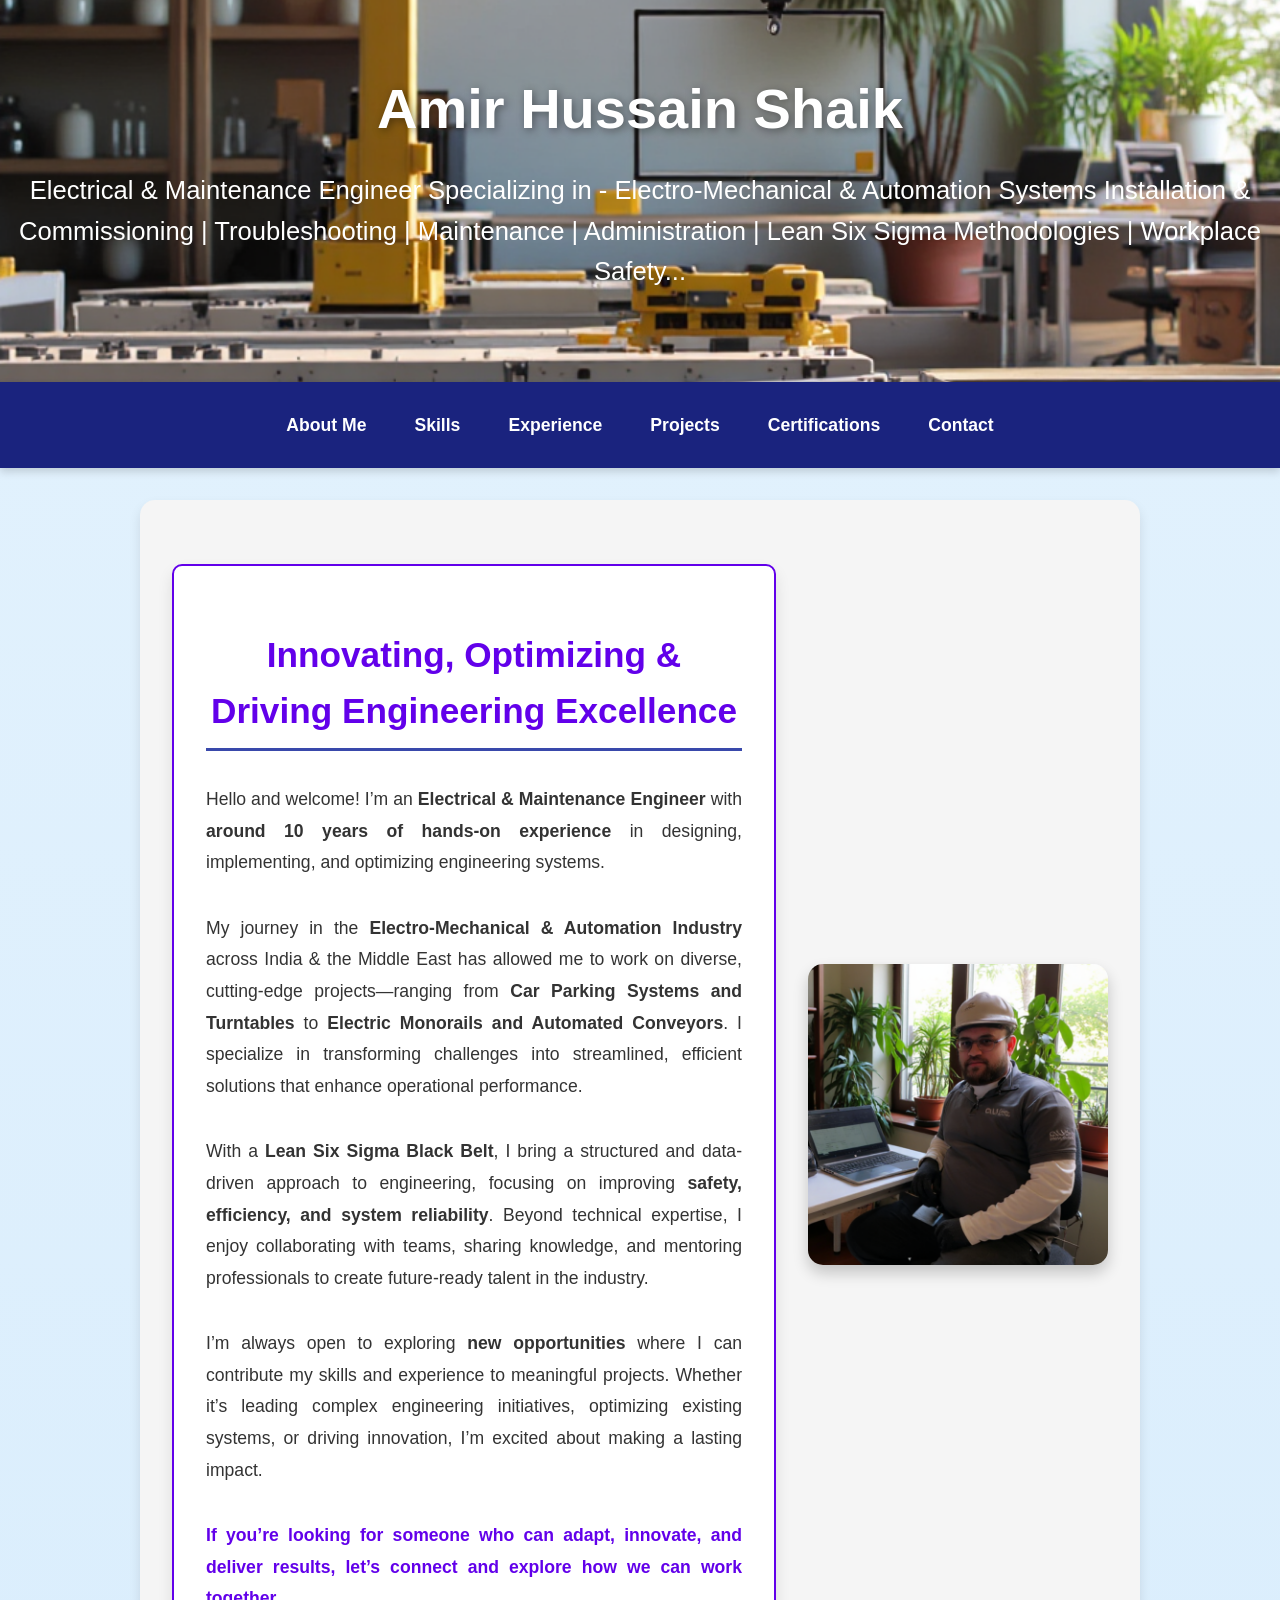
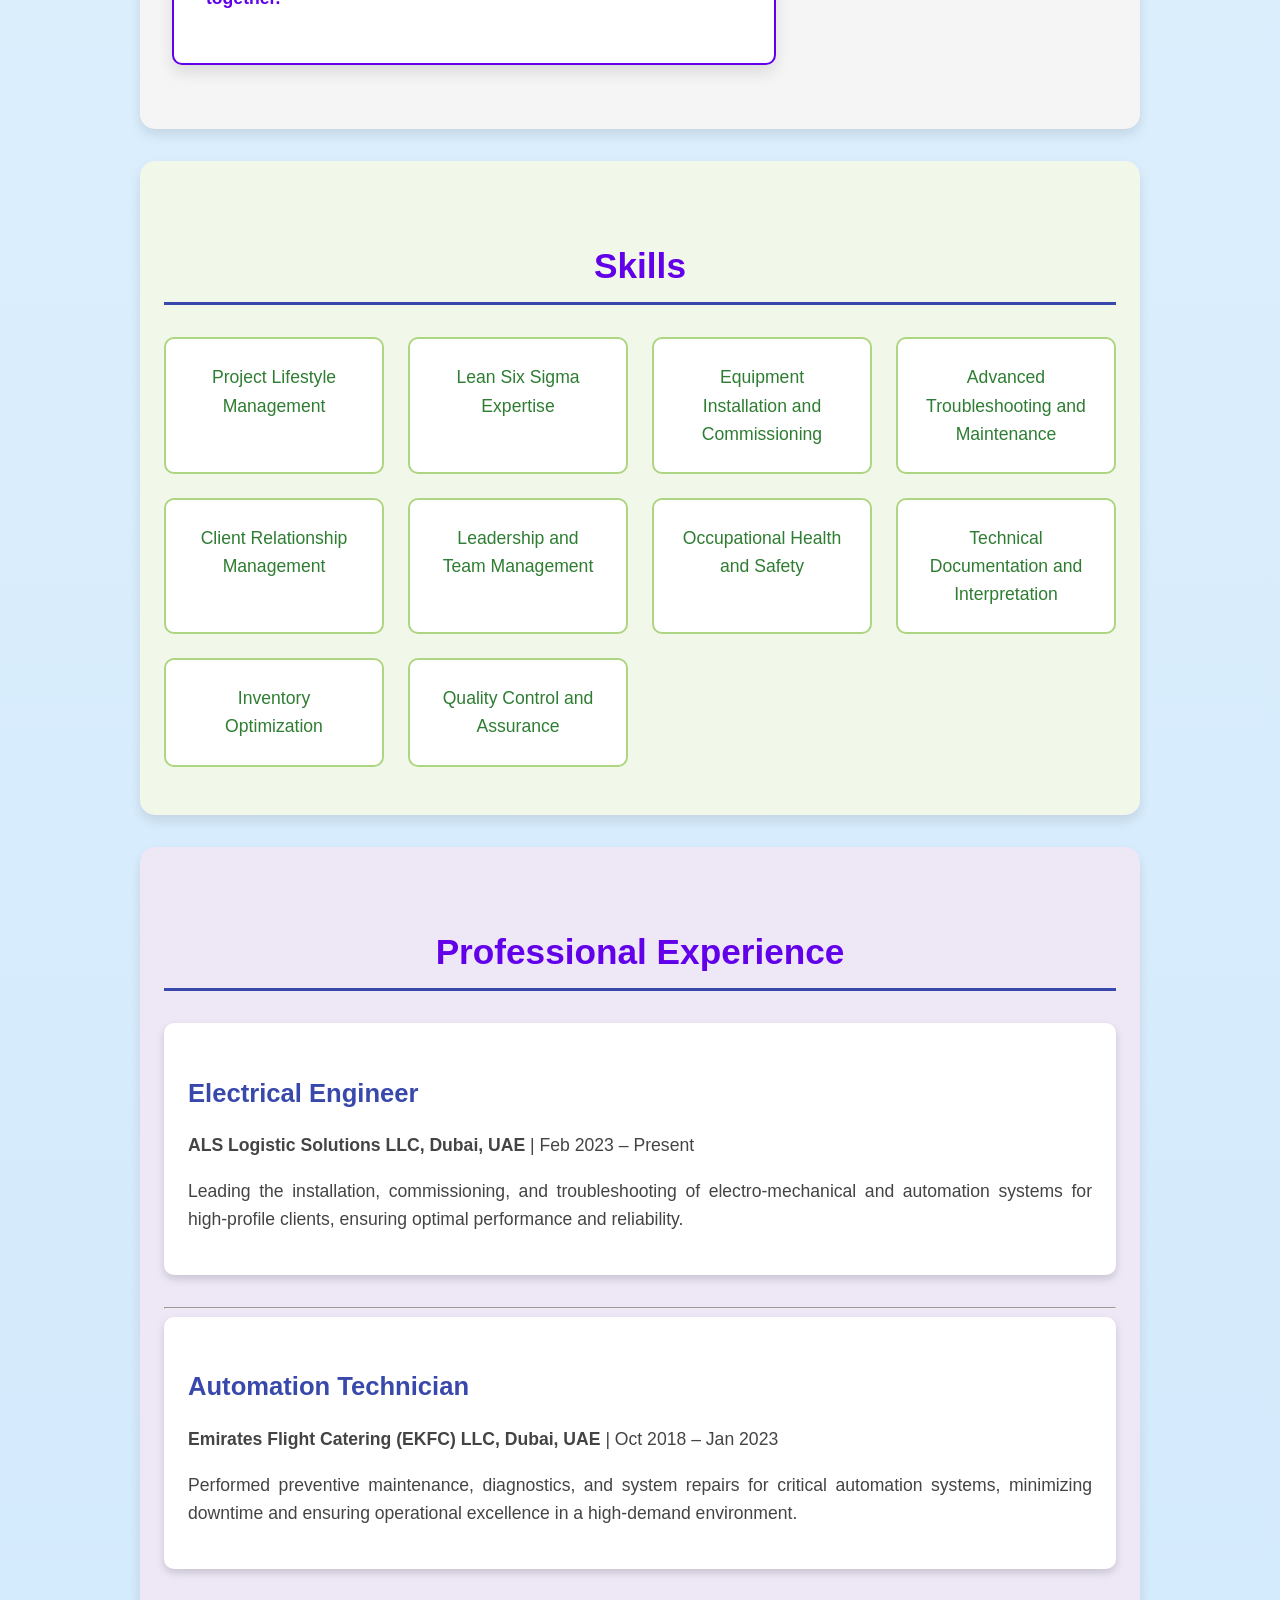
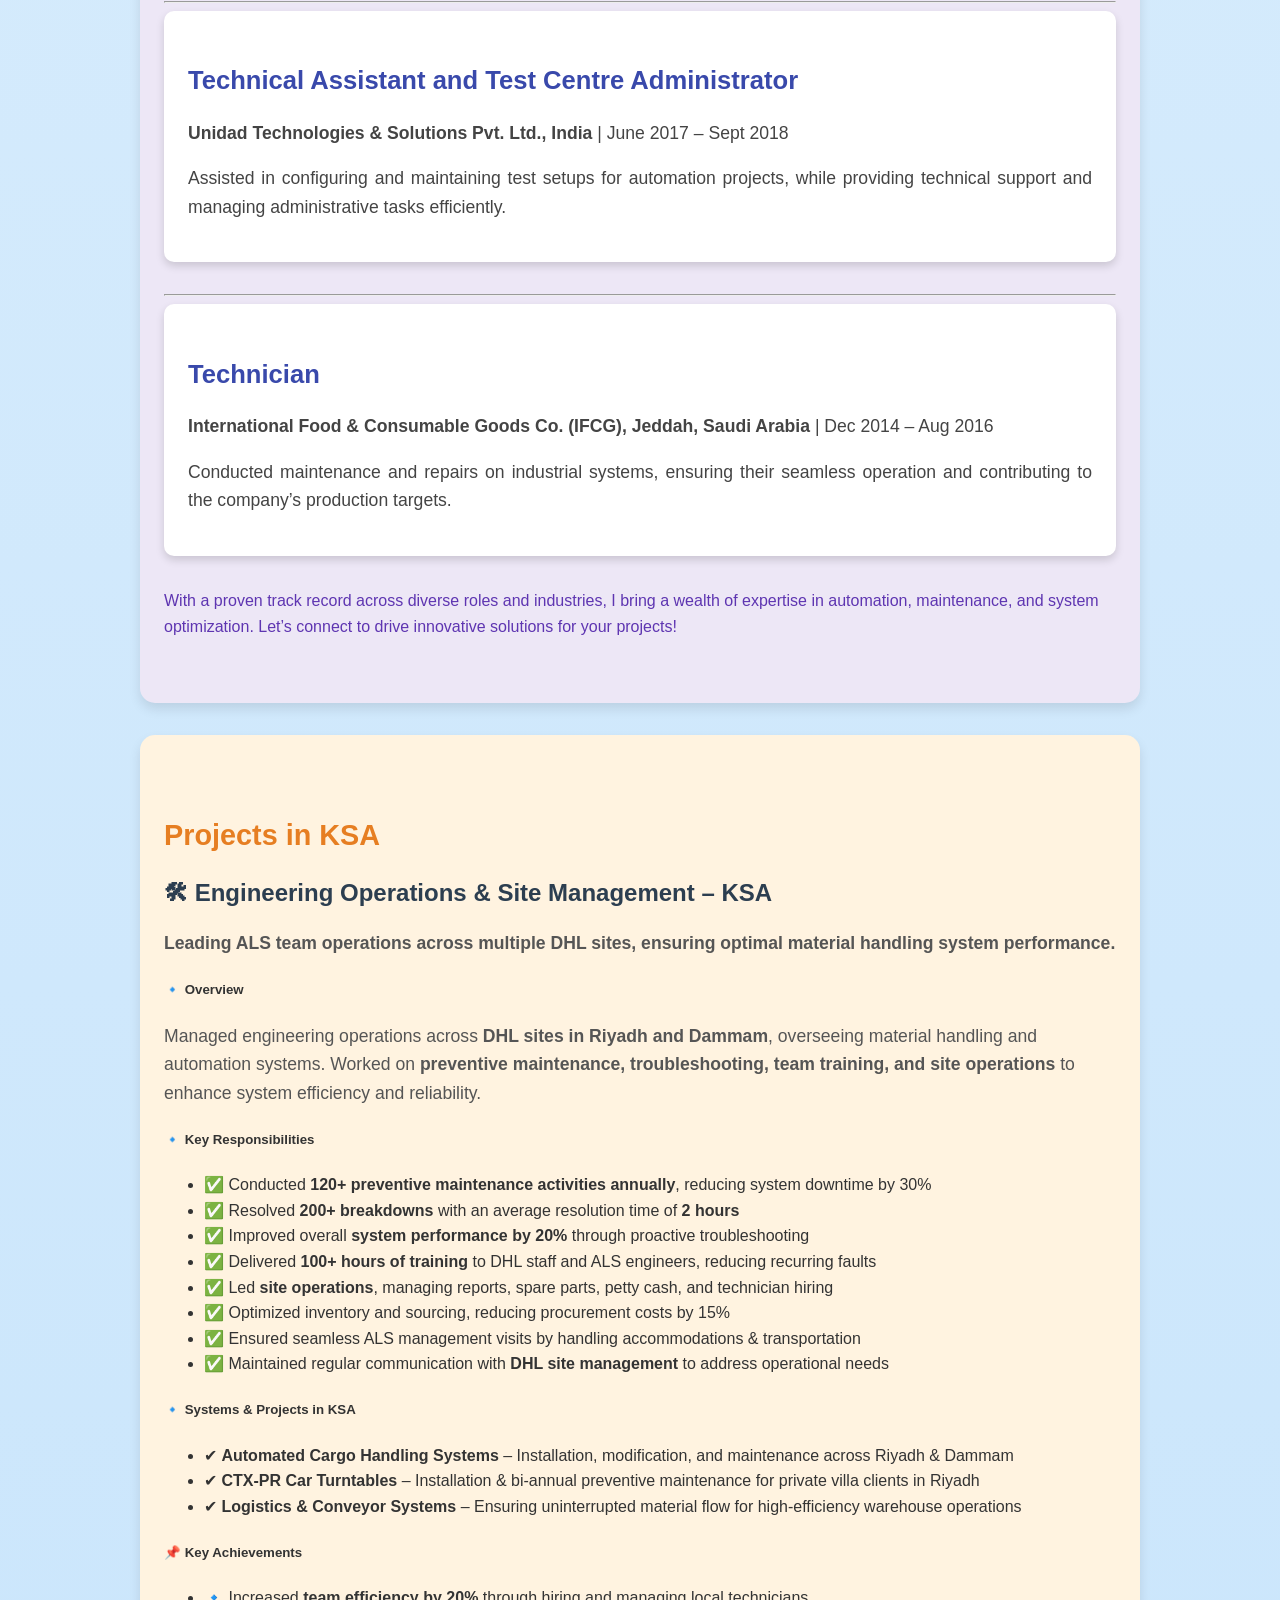
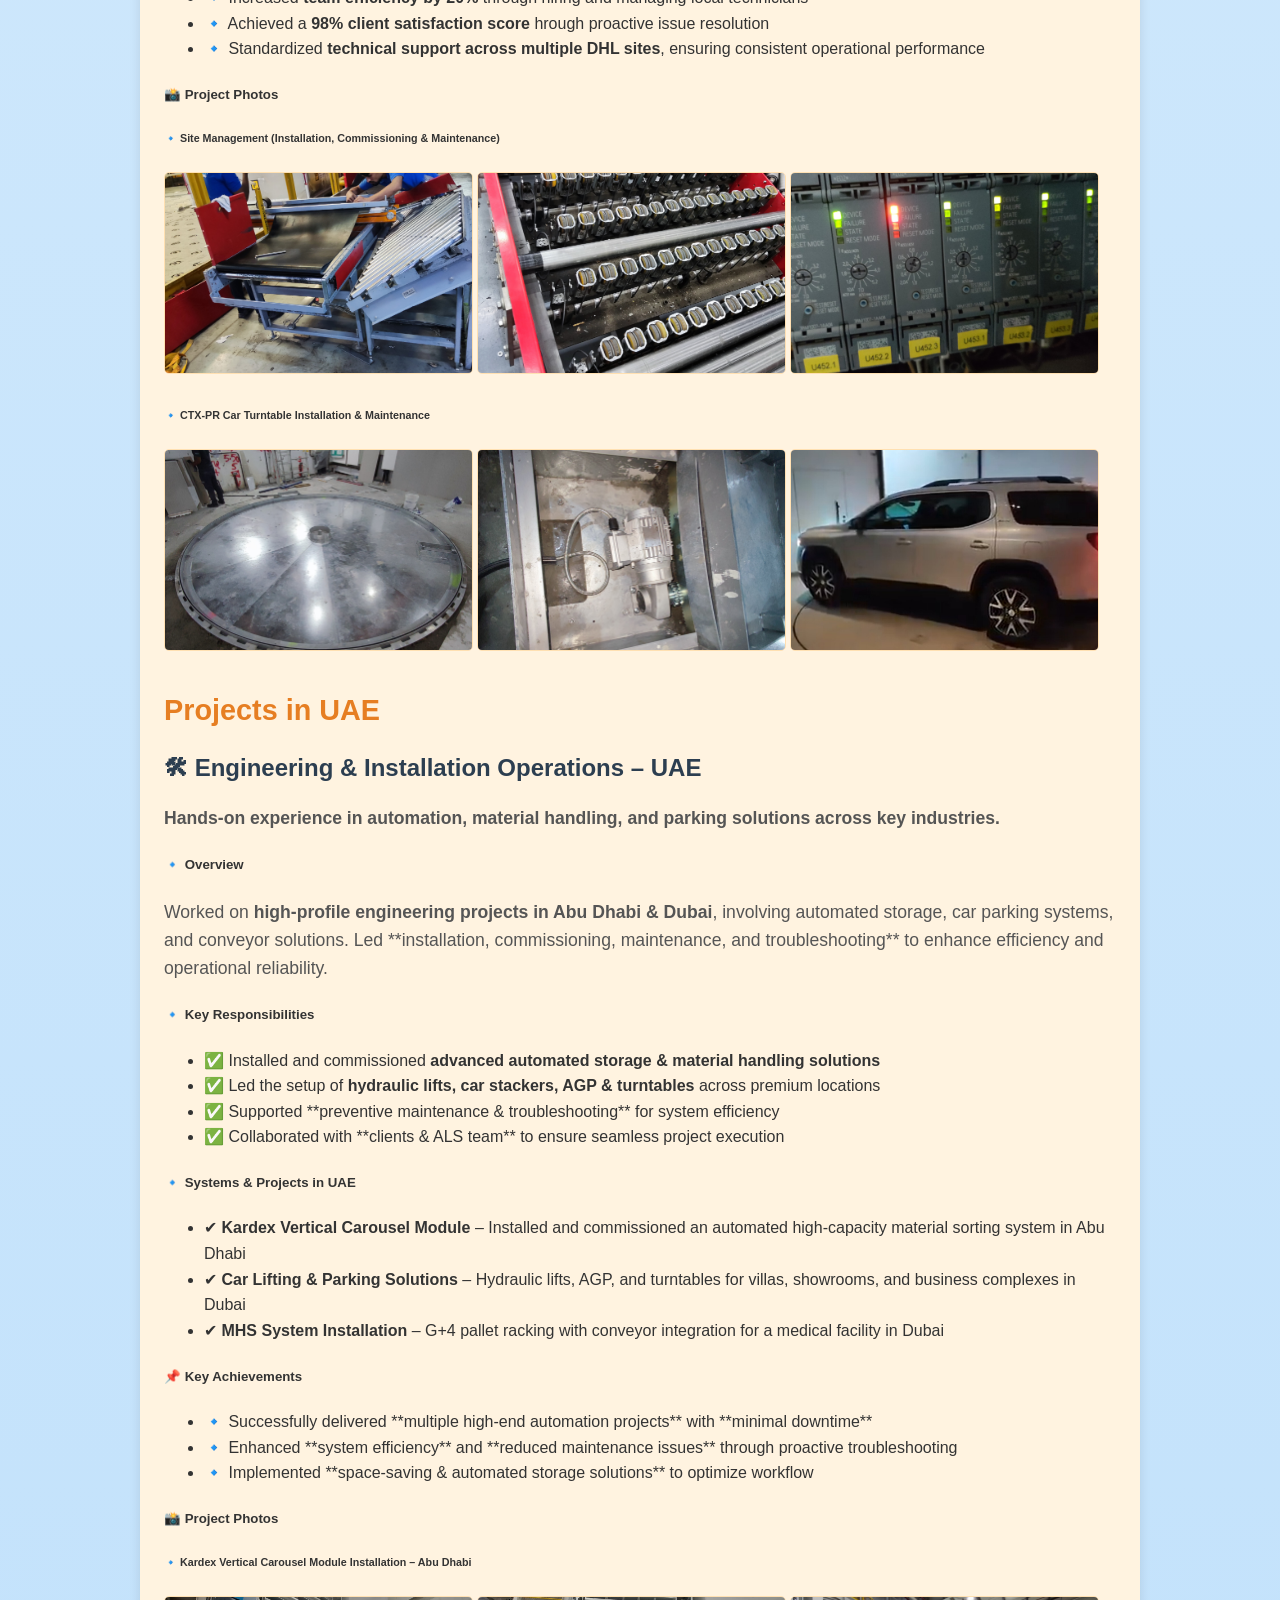
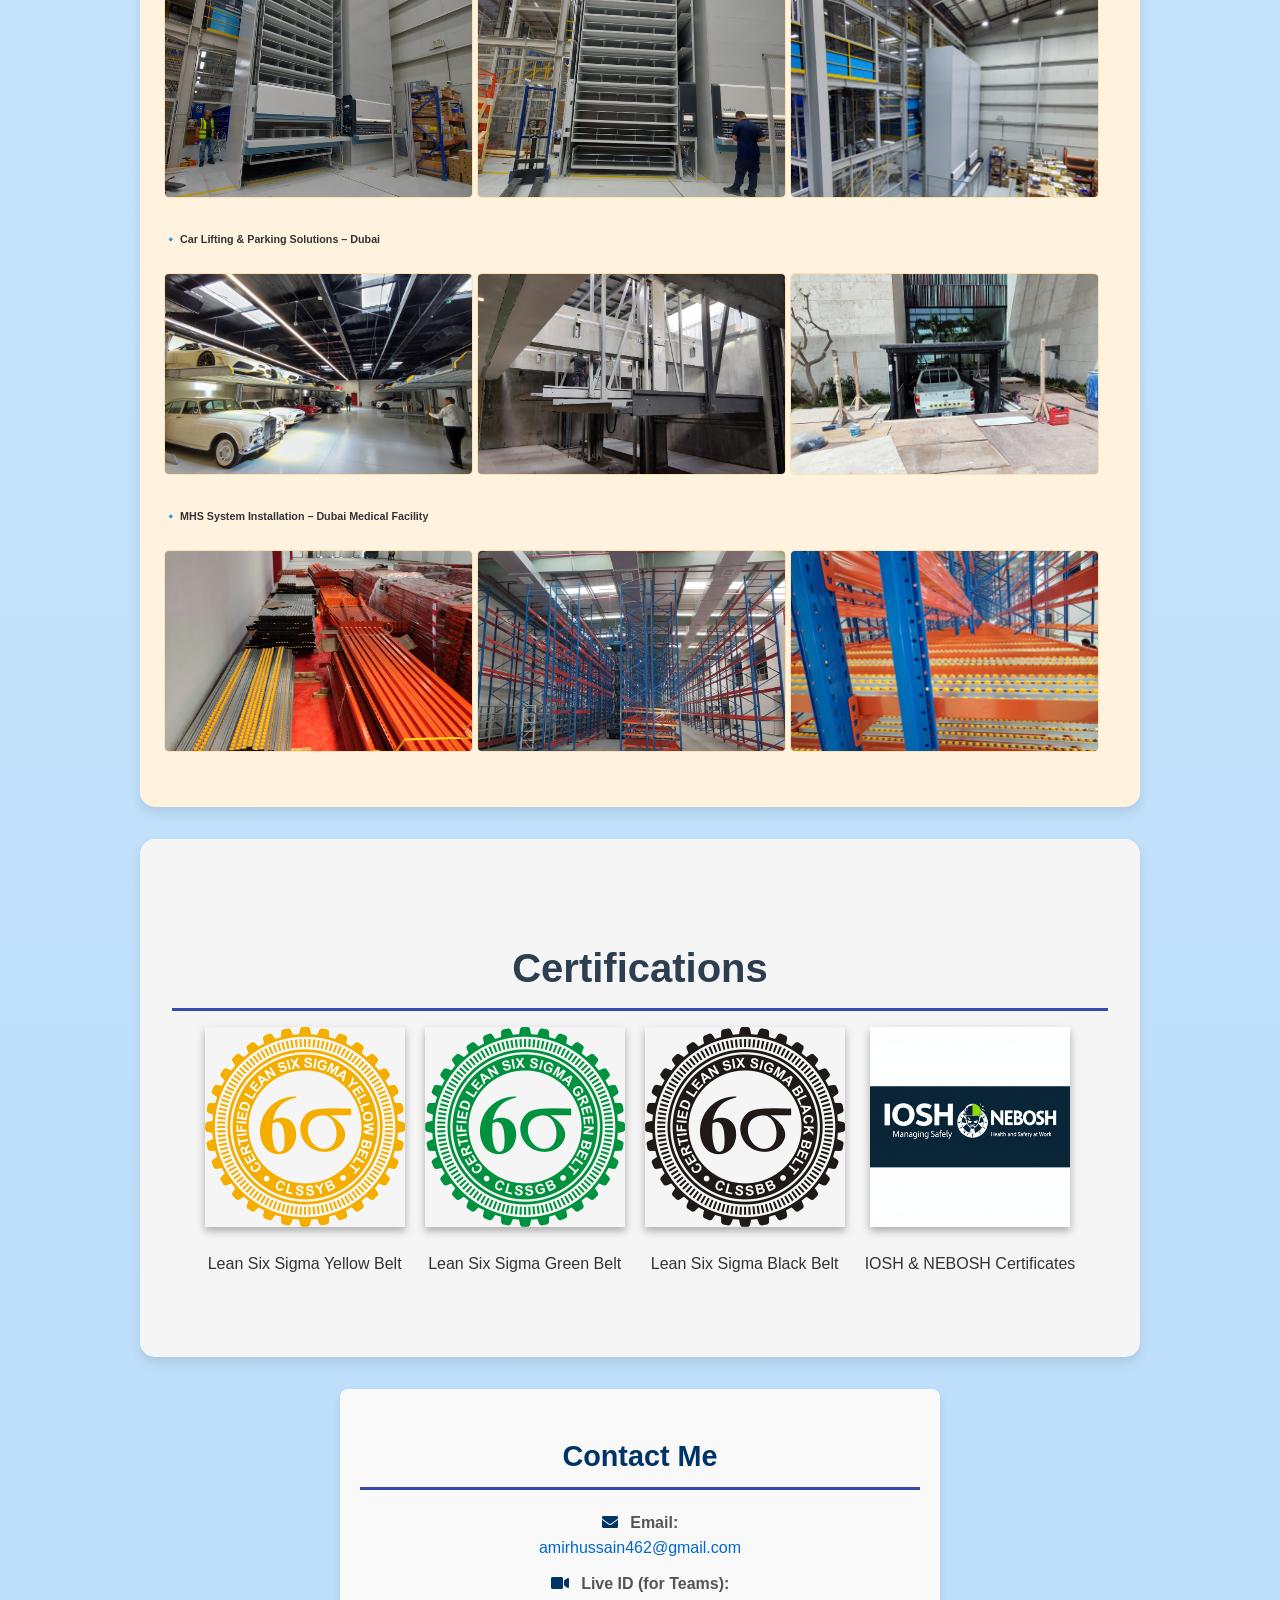
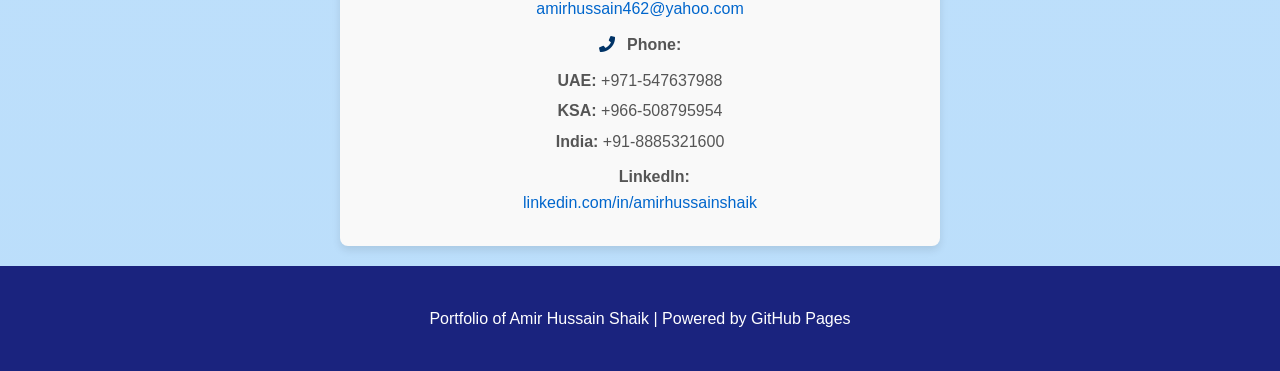
==== commit 8c03f0e7: "Update index.html" ====
--- a/index.html
+++ b/index.html
@@ -1,204 +1,651 @@
 <!DOCTYPE html>
 <html lang="en">
 <head>
-  <!-- Google tag (gtag.js) -->
-  <script async src="https://www.googletagmanager.com/gtag/js?id=G-T9PZEPG3EV"></script>
-  <script>
-    window.dataLayer = window.dataLayer || [];
-    function gtag(){dataLayer.push(arguments);}
-    gtag('js', new Date());
-    gtag('config', 'G-T9PZEPG3EV');
-  </script>
-  <meta charset="UTF-8" />
-  <meta name="viewport" content="width=device-width, initial-scale=1.0" />
-  <meta name="description" content="Amir Hussain Shaik - Senior Electrical & Automation Engineer specializing in industrial automation, material handling systems, electro-mechanical installation, maintenance, commissioning and Lean Six Sigma improvements." />
-  <title>Amir Hussain Shaik | Senior Electrical & Automation Engineer</title>
-  <link rel="preconnect" href="https://fonts.googleapis.com">
-  <link rel="preconnect" href="https://fonts.gstatic.com" crossorigin>
-  <link href="https://fonts.googleapis.com/css2?family=Inter:wght@400;500;600;700;800;900&display=swap" rel="stylesheet">
-  <link href="https://cdnjs.cloudflare.com/ajax/libs/font-awesome/5.15.4/css/all.min.css" rel="stylesheet">
-  <link rel="stylesheet" href="assets/css/style.css">
+    <!-- Google tag (gtag.js) -->
+<script async src="https://www.googletagmanager.com/gtag/js?id=G-T9PZEPG3EV"></script>
+<script>
+  window.dataLayer = window.dataLayer || [];
+  function gtag(){dataLayer.push(arguments);}
+  gtag('js', new Date());
+
+  gtag('config', 'G-T9PZEPG3EV');
+</script>
+   <link href="https://cdnjs.cloudflare.com/ajax/libs/font-awesome/5.15.4/css/all.min.css" rel="stylesheet">
+    <meta charset="UTF-8">
+    <meta name="viewport" content="width=device-width, initial-scale=1.0">
+    <title>Amir Hussain Shaik - Portfolio</title>
+    <style>
+        /* General Styling */
+        body {
+            font-family: 'Arial', sans-serif;
+            margin: 0;
+            padding: 0;
+            color: #333;
+            line-height: 1.6;
+            background: linear-gradient(to bottom, #e3f2fd, #bbdefb);
+        }
+
+        header {
+            background: url('header-bg.jpg') no-repeat center center/cover;
+            color: #fff;
+            text-align: center;
+            padding: 4rem 1rem;
+            box-shadow: 0 4px 10px rgba(0, 0, 0, 0.2);
+        }
+
+        header h1 {
+            margin: 0;
+            font-size: 3.5rem;
+            text-shadow: 2px 2px 8px rgba(0, 0, 0, 0.4);
+        }
+
+        header p {
+            margin-top: 1rem;
+            font-size: 1.6rem;
+        }
+
+        nav {
+            display: flex;
+            justify-content: center;
+            background-color: #1a237e;
+            padding: 1rem 0;
+            box-shadow: 0 4px 8px rgba(0, 0, 0, 0.15);
+        }
+
+        nav a {
+            color: #fff;
+            text-decoration: none;
+            padding: 0.8rem 1.5rem;
+            font-size: 1.1rem;
+            font-weight: bold;
+            border-radius: 5px;
+            transition: background 0.3s, transform 0.3s;
+        }
+
+        nav a:hover {
+            background-color: #3949ab;
+            transform: scale(1.1);
+        }
+
+        section {
+            padding: 2.5rem;
+            margin: 2rem auto;
+            max-width: 1000px;
+            background: #ffffff;
+            box-shadow: 0 6px 12px rgba(0, 0, 0, 0.1);
+            border-radius: 15px;
+        }
+
+        section h2 {
+            color: #1a237e;
+            border-bottom: 3px solid #3949ab;
+            padding-bottom: 0.5rem;
+            margin-bottom: 2rem;
+            font-size: 2.2rem;
+        }
+	
+
+        /* About Section Styling */
+section {
+    padding: 4rem 2rem;
+    background-color: #f5f5f5;
+    width: 100%;
+    box-sizing: border-box;
+}
+
+section h2 {
+    color: #6200ea;
+    font-size: 2.5rem;
+    margin-bottom: 1rem;
+    text-align: center;
+}
+
+/* About Container */
+.about-container {
+    display: flex;
+    gap: 2rem;
+    align-items: center; /* Aligns text and image in desktop view */
+    justify-content: space-between;
+    flex-wrap: wrap;
+}
+
+/* About Content */
+.about-content {
+    flex: 2;
+    min-width: 300px;
+    background: #fff;
+    border: 2px solid #6200ea;
+    border-radius: 10px;
+    padding: 2rem;
+    box-shadow: 0 8px 15px rgba(0, 0, 0, 0.1);
+    display: flex;
+    flex-direction: column;
+    justify-content: center; /* Ensures text is vertically aligned */
+    height: auto;
+}
+
+.about-content h2 {
+    font-size: 2.2rem;
+    margin-bottom: 1rem;
+}
+
+.about-content p {
+    font-size: 1.1rem;
+    margin-bottom: 1rem;
+    text-align: justify;
+    line-height: 1.8;
+}
+
+.about-content p span {
+    font-weight: bold;
+    color: #6200ea;
+}
+
+/* About Image */
+.about-image {
+    flex: 1;
+    min-width: 300px;
+    display: flex;
+    justify-content: center;
+    align-items: center;
+}
+
+.about-image img {
+    width: 100%;
+    max-width: 350px;
+    border-radius: 15px;
+    box-shadow: 0 8px 15px rgba(0, 0, 0, 0.2);
+    transition: transform 0.3s, box-shadow 0.3s;
+    object-fit: cover; /* Ensures the image fills the space properly */
+    height: 100%; /* Adjusts the height dynamically */
+}
+
+.about-image img:hover {
+    transform: scale(1.05);
+    box-shadow: 0 12px 20px rgba(0, 0, 0, 0.3);
+}
+
+/* Responsive Design */
+@media (max-width: 768px) {
+    .about-container {
+        flex-direction: column;
+    }
+
+    .about-content, .about-image {
+        width: 100%;
+    }
+
+    .about-image img {
+        max-width: 100%;
+        height: auto;
+    }
+}
+	/* Skills Section Styling */
+        #skills {
+            padding: 3rem 1.5rem;
+            background-color: #f1f8e9;
+            color: #2e7d32;
+        }
+
+        #skills h2 {
+            font-size: 2.2rem;
+            margin-bottom: 2rem;
+        }
+
+        .skills-grid {
+            display: grid;
+            grid-template-columns: repeat(auto-fit, minmax(200px, 1fr));
+            gap: 1.5rem;
+        }
+
+        .skill-item {
+            padding: 1.5rem;
+            background-color: #ffffff;
+            border: 2px solid #aed581;
+            border-radius: 10px;
+            text-align: center;
+            font-size: 1.1rem;
+            transition: transform 0.3s, box-shadow 0.3s;
+        }
+
+        .skill-item:hover {
+            transform: scale(1.1);
+            box-shadow: 0 6px 12px rgba(0, 0, 0, 0.2);
+        }
+
+        /* Experience Section Styling */
+        #experience {
+            background-color: #ede7f6;
+            color: #5e35b1;
+            padding: 3rem 1.5rem;
+        }
+
+        #experience h2 {
+            font-size: 2.2rem;
+            margin-bottom: 2rem;
+            text-align: center;
+        }
+
+        .job {
+            margin-bottom: 2rem;
+            padding: 1.5rem;
+            background-color: #ffffff;
+            border-radius: 10px;
+            box-shadow: 0 4px 8px rgba(0, 0, 0, 0.15);
+        }
+
+        .job h3 {
+            font-size: 1.6rem;
+            color: #3949ab;
+            margin-bottom: 1rem;
+        }
+
+        .job p {
+            font-size: 1.1rem;
+            color: #444;
+            text-align: justify;
+        }
+
+      	/* Project Section Styling */
+	#projects {
+    		padding: 3rem 1.5rem;
+    		background-color: #fff3e0;
+    		color: #333333; /* Neutral dark color for overall section text */
+	}
+
+	#projects h2 {
+    		font-size: 2.2rem;
+    		margin-bottom: 2rem;
+    		color: #d35400; /* Vibrant orange for main section heading */
+	}
+
+	.project-group h3 {
+    		font-size: 1.8rem;
+    		color: #e67e22; /* Slightly lighter shade for project group headings */
+    		margin-bottom: 1rem;
+	}
+
+	.project h4 {
+    		font-size: 1.5rem;
+    		color: #2c3e50; /* Dark blue for individual project titles */
+    		margin: 1rem 0;
+	}
+
+	.project p {
+    		font-size: 1.1rem;
+    		color: #555555; /* Neutral gray for descriptions */
+    		margin: 0 0 1rem;
+	}
+              
+	.project-photos img {
+    		width: calc(33.33% - 0.66rem);
+    		height: 200px;
+    		object-fit: cover;
+    		border: 1px solid #ffe0b2;
+    		border-radius: 5px;
+	}
+           /* Contact Section Styling */
+#contact {
+    background-color: #f9f9f9;
+    padding: 20px;
+    border-radius: 8px;
+    max-width: 600px;
+    margin: 20px auto;
+    text-align: center;
+    box-shadow: 0 4px 8px rgba(0, 0, 0, 0.1);
+}
+
+#contact h2 {
+    color: #003366;
+    margin-bottom: 20px;
+    font-size: 1.8em;
+}
+
+#contact p {
+    margin: 10px 0;
+    color: #555;
+    font-size: 1em;
+}
+
+#contact p strong {
+    display: block;
+    color: #555;
+    font-weight: bold;
+}
+
+#contact ul {
+    list-style: none;
+    padding: 0;
+    margin: 10px 0;
+    color: #555;
+}
+
+#contact ul li {
+    margin: 5px 0;
+}
+
+#contact a {
+    color: #0066cc;
+    text-decoration: none;
+}
+
+#contact a:hover {
+    text-decoration: underline;
+}
+
+.fa {
+    color: #003366;
+    margin-right: 8px;
+}
+        /* Footer Styling */
+        footer {
+            text-align: center;
+            padding: 1.5rem;
+            background-color: #1a237e;
+            color: #fff;
+        }
+
+        footer a {
+            color: #ffcc80;
+            text-decoration: none;
+        }
+    </style>
 </head>
 <body>
-  <div class="premium-noise"></div>
-
-  <nav class="nav">
-    <div class="nav-inner">
-      <a class="brand" href="#home" aria-label="Home">
-        <span class="brand-mark">AH</span>
-        <span>Amir Hussain</span>
-      </a>
-      <div class="nav-links" aria-label="Main navigation">
-        <a href="#about">About</a>
-        <a href="#expertise">Expertise</a>
-        <a href="#projects">Projects</a>
+    <!-- Header Section -->
+    <header>
+        <h1>Amir Hussain Shaik</h1>
+        <p>Electrical & Maintenance Engineer Specializing in - Electro-Mechanical & Automation Systems Installation & Commissioning | Troubleshooting | Maintenance | Administration | Lean Six Sigma Methodologies | Workplace Safety...</p>
+    </header>
+    <nav>
+        <a href="#about">About Me</a>
+        <a href="#skills">Skills</a>
         <a href="#experience">Experience</a>
-        <a href="#certifications">Certifications</a>
-        <a href="gallery.html">Gallery</a>
+	<a href="#projects">Projects</a>
+	<a href="#certifications">Certifications</a>
         <a href="#contact">Contact</a>
-      </div>
-    </div>
-  </nav>
-
-  <header class="hero" id="home">
-    <div class="container hero-grid">
-      <div class="hero-copy reveal">
-        <span class="eyebrow"><i class="fas fa-bolt"></i> Senior Engineering Profile</span>
-        <h1>Amir Hussain Shaik</h1>
-        <h2>Senior Electrical & Automation Engineer</h2>
-        <p>Delivering high-performance engineering solutions across Saudi Arabia, UAE, and India with 10+ years of expertise in electro-mechanical systems, industrial automation, material handling systems, commissioning, maintenance, and Lean Six Sigma improvement.</p>
-        <div class="actions">
-          <a class="btn btn-primary" href="#projects"><i class="fas fa-layer-group"></i> View Featured Projects</a>
-          <a class="btn btn-secondary" href="#contact"><i class="fas fa-paper-plane"></i> Contact Me</a>
-          <a class="btn btn-secondary" href="gallery.html"><i class="fas fa-images"></i> Open Gallery</a>
-        </div>
-      </div>
-      <aside class="profile-card reveal" aria-label="Profile summary card">
-        <img src="assets/images/about_me.jpg" alt="Amir Hussain Shaik professional profile photo" />
-        <div class="profile-meta">
-          <div class="meta-box"><strong>10+ Years</strong><span>Engineering Experience</span></div>
-          <div class="meta-box"><strong>GCC + India</strong><span>Project Exposure</span></div>
-          <div class="meta-box"><strong>Lean Six Sigma</strong><span>Black Belt Certified</span></div>
-          <div class="meta-box"><strong>24/7 Sites</strong><span>Operational Support</span></div>
-        </div>
-      </aside>
-    </div>
-  </header>
-
-  <main>
-    <section id="about">
-      <div class="container">
-        <div class="section-head center reveal">
-          <span class="section-kicker">About Me</span>
-          <h2 class="section-title">A hands-on engineer trusted for live operational environments.</h2>
-          <p>I combine practical field execution, client coordination, troubleshooting discipline, and process improvement to keep critical systems reliable and operational.</p>
-        </div>
-        <div class="about-grid">
-          <div class="about-photo glass reveal"><img src="assets/images/experience1.jpg" alt="Engineering site experience" /></div>
-          <div class="about-copy glass reveal">
-            <p>I am an Electrical & Maintenance Engineer with around 10 years of hands-on experience in electro-mechanical systems, industrial automation, material handling systems, conveyor systems, car parking solutions, and automated storage systems.</p>
-            <p>My experience covers installation, commissioning, preventive maintenance, corrective maintenance, troubleshooting, site coordination, spare parts planning, documentation, client communication, vendor coordination, and team support across demanding operational sites.</p>
-            <p class="signature-line">My focus is simple: reduce downtime, improve reliability, and deliver practical engineering solutions that clients can trust.</p>
-            <div class="stats-grid">
-              <div class="stat"><strong>10+</strong><span>Years Experience</span></div>
-              <div class="stat"><strong>50+</strong><span>Major Site Activities</span></div>
-              <div class="stat"><strong>100+</strong><span>Critical Issues Solved</span></div>
-              <div class="stat"><strong>98%</strong><span>Client Satisfaction Focus</span></div>
-            </div>
-          </div>
-        </div>
+    </nav>
+    <!-- About Section -->
+    <section id="about" class="about-section">
+    <div class="about-container">
+        <!-- About Content -->
+        <div class="about-content">
+            <h2><span>Innovating, Optimizing & Driving Engineering Excellence</span></h2>
+<p>Hello and welcome! I’m an <strong>Electrical & Maintenance Engineer</strong> with <strong>around 10 years of hands-on experience</strong> in designing, implementing, and optimizing engineering systems.</p>
+
+<p>My journey in the <strong>Electro-Mechanical & Automation Industry</strong> across India & the Middle East has allowed me to work on diverse, cutting-edge projects—ranging from <strong>Car Parking Systems and Turntables</strong> to <strong>Electric Monorails and Automated Conveyors</strong>. I specialize in transforming challenges into streamlined, efficient solutions that enhance operational performance.</p>
+
+<p>With a <strong>Lean Six Sigma Black Belt</strong>, I bring a structured and data-driven approach to engineering, focusing on improving <strong>safety, efficiency, and system reliability</strong>. Beyond technical expertise, I enjoy collaborating with teams, sharing knowledge, and mentoring professionals to create future-ready talent in the industry.</p>
+
+<p>I’m always open to exploring <strong>new opportunities</strong> where I can contribute my skills and experience to meaningful projects. Whether it’s leading complex engineering initiatives, optimizing existing systems, or driving innovation, I’m excited about making a lasting impact.</p>
+
+<p><span>If you’re looking for someone who can adapt, innovate, and deliver results, let’s connect and explore how we can work together.</span></p>
+        </div>
+        <!-- About Image -->
+        <div class="about-image">
+            <img src="about_me.jpg" alt="About Me" />
+         </div>
       </div>
     </section>
-
-    <section id="expertise">
-      <div class="container">
-        <div class="section-head reveal">
-          <span class="section-kicker">Core Expertise</span>
-          <h2 class="section-title">Premium engineering value, built from real site experience.</h2>
-        </div>
-        <div class="expertise-grid">
-          <article class="expertise-card glass reveal"><div class="icon"><i class="fas fa-cogs"></i></div><h3>Industrial Automation Systems</h3><p>Hands-on experience with automated systems, control panels, sensors, motors, VFDs, PLC-supported environments, and operational troubleshooting.</p></article>
-          <article class="expertise-card glass reveal"><div class="icon"><i class="fas fa-route"></i></div><h3>Material Handling & Conveyors</h3><p>Installation, modification, alignment, belt replacement, breakdown support, and reliability improvement for conveyor and logistics systems.</p></article>
-          <article class="expertise-card glass reveal"><div class="icon"><i class="fas fa-tools"></i></div><h3>Electro-Mechanical Maintenance</h3><p>Preventive and corrective maintenance for motors, gearboxes, hydraulics, control systems, mechanical assemblies, and safety devices.</p></article>
-          <article class="expertise-card glass reveal"><div class="icon"><i class="fas fa-hard-hat"></i></div><h3>Site Execution & Project Management</h3><p>Planning, execution, manpower coordination, documentation, site readiness, permits, and client-facing project delivery.</p></article>
-          <article class="expertise-card glass reveal"><div class="icon"><i class="fas fa-handshake"></i></div><h3>Client & Vendor Coordination</h3><p>Managing site communication, supplier follow-up, quotations, emergency procurement, local contractors, and technical clarifications.</p></article>
-          <article class="expertise-card glass reveal"><div class="icon"><i class="fas fa-chart-line"></i></div><h3>Lean Six Sigma Improvement</h3><p>Certified Yellow, Green, and Black Belt with focus on reducing repeat failures, improving maintenance flow, and supporting measurable results.</p></article>
-        </div>
+    <!-- Skills Section -->
+    <section id="skills">
+    <h2>Skills</h2>
+    <div class="skills-grid">
+        <div class="skill-item">Project Lifestyle Management</div>
+        <div class="skill-item">Lean Six Sigma Expertise</div>
+        <div class="skill-item">Equipment Installation and Commissioning</div>
+        <div class="skill-item">Advanced Troubleshooting and Maintenance</div>
+        <div class="skill-item">Client Relationship Management</div>
+        <div class="skill-item">Leadership and Team Management</div>
+	<div class="skill-item">Occupational Health and Safety</div>
+	<div class="skill-item">Technical Documentation and Interpretation</div>
+	<div class="skill-item">Inventory Optimization</div>
+	<div class="skill-item">Quality Control and Assurance</div>
       </div>
     </section>
-
+        <!-- Experience Section -->
+    <section id="experience">
+    <h2>Professional Experience</h2>
+
+    <!-- Job 1 -->
+    <div class="job">
+        <h3>Electrical Engineer</h3>
+        <p><strong>ALS Logistic Solutions LLC, Dubai, UAE</strong> | Feb 2023 – Present</p>
+        <p>Leading the installation, commissioning, and troubleshooting of electro-mechanical and automation systems for high-profile clients, ensuring optimal performance and reliability.</p>
+    </div>
+    <hr>
+
+    <!-- Job 2 -->
+    <div class="job">
+        <h3>Automation Technician</h3>
+        <p><strong>Emirates Flight Catering (EKFC) LLC, Dubai, UAE</strong> | Oct 2018 – Jan 2023</p>
+        <p>Performed preventive maintenance, diagnostics, and system repairs for critical automation systems, minimizing downtime and ensuring operational excellence in a high-demand environment.</p>
+    </div>
+    <hr>
+
+    <!-- Job 3 -->
+    <div class="job">
+        <h3>Technical Assistant and Test Centre Administrator</h3>
+        <p><strong>Unidad Technologies & Solutions Pvt. Ltd., India</strong> | June 2017 – Sept 2018</p>
+        <p>Assisted in configuring and maintaining test setups for automation projects, while providing technical support and managing administrative tasks efficiently.</p>
+    </div>
+    <hr>
+
+    <!-- Job 4 -->
+    <div class="job">
+        <h3>Technician</h3>
+        <p><strong>International Food & Consumable Goods Co. (IFCG), Jeddah, Saudi Arabia</strong> | Dec 2014 – Aug 2016</p>
+        <p>Conducted maintenance and repairs on industrial systems, ensuring their seamless operation and contributing to the company’s production targets.</p>
+    </div>
+
+    <!-- Call to Action -->
+    <div class="cta">
+        <p>With a proven track record across diverse roles and industries, I bring a wealth of expertise in automation, maintenance, and system optimization. Let’s connect to drive innovative solutions for your projects!</p>
+    </div>
+  </section>
+    <!-- Projects Section -->
     <section id="projects">
-      <div class="container">
-        <div class="section-head center reveal">
-          <span class="section-kicker">Featured Projects</span>
-          <h2 class="section-title">Project stories that show real engineering capability.</h2>
-          <p>Each project is presented through challenge, solution, and operational impact — the way technical managers and recruiters understand value.</p>
-        </div>
-        <div class="project-grid">
-          <article class="project-card glass reveal">
-            <img src="assets/images/conveyor1.jpg" alt="Conveyor system project" />
-            <div class="project-content"><h3>DHL Conveyor System Optimization</h3><p><strong>Challenge:</strong> Belt tracking issues, shipment transition problems, and operational downtime. <br><strong>Solution:</strong> Belt alignment, platform correction, guide adjustment, drive inspection, and operational testing. <br><strong>Impact:</strong> Improved system stability and reduced recurring stoppages.</p><div class="project-tags"><span class="tag">Conveyors</span><span class="tag">Troubleshooting</span><span class="tag">Reliability</span></div></div>
-          </article>
-          <article class="project-card glass reveal">
-            <img src="assets/images/kardex1.jpg" alt="Kardex material sorting machine" />
-            <div class="project-content"><h3>Kardex Material Sorting Machine Installation</h3><p><strong>Challenge:</strong> Installation and coordination of a specialized automated storage/sorting system. <br><strong>Solution:</strong> Supported installation, testing, supplier coordination, and system readiness activities. <br><strong>Impact:</strong> Contributed to smooth commissioning and operational handover.</p><div class="project-tags"><span class="tag">Automation</span><span class="tag">Installation</span><span class="tag">Commissioning</span></div></div>
-          </article>
-          <article class="project-card glass reveal">
-            <img src="assets/images/car_turntable1.jpg" alt="Car turntable project" />
-            <div class="project-content"><h3>Car Turntable Maintenance & Client Support</h3><p><strong>Challenge:</strong> Maintaining reliable operation for a private villa car turntable system. <br><strong>Solution:</strong> Bi-annual maintenance, inspection, troubleshooting, and client communication. <br><strong>Impact:</strong> Ensured reliable equipment performance and customer confidence.</p><div class="project-tags"><span class="tag">Car Turntable</span><span class="tag">Maintenance</span><span class="tag">Client Support</span></div></div>
-          </article>
-          <article class="project-card glass reveal">
-            <img src="assets/images/site_management1.jpg" alt="Site management and engineering coordination" />
-            <div class="project-content"><h3>Multi-Site Engineering Coordination</h3><p><strong>Challenge:</strong> Supporting multiple client sites with urgent breakdowns, manpower coordination, spare parts, and documentation. <br><strong>Solution:</strong> Central coordination, vendor follow-up, reporting, and on-site technical guidance. <br><strong>Impact:</strong> Strengthened response time and site reliability.</p><div class="project-tags"><span class="tag">Site Management</span><span class="tag">Coordination</span><span class="tag">Operations</span></div></div>
-          </article>
-        </div>
-      </div>
+    <!-- Projects in KSA -->
+<div class="project-group">
+    <h3>Projects in KSA</h3>
+
+    <!-- Engineering Operations & Site Management – KSA -->
+    <div class="project">
+        <h4>🛠 Engineering Operations & Site Management – KSA</h4>
+        <p><strong>Leading ALS team operations across multiple DHL sites, ensuring optimal material handling system performance.</strong></p>
+
+        <h5>🔹 Overview</h5>
+        <p>Managed engineering operations across <strong>DHL sites in Riyadh and Dammam</strong>, overseeing material handling and automation systems. 
+           Worked on <strong>preventive maintenance, troubleshooting, team training, and site operations</strong> to enhance system efficiency and reliability.</p>
+
+        <h5>🔹 Key Responsibilities</h5>
+        <ul>
+            <li>✅ Conducted <strong>120+ preventive maintenance activities annually</strong>, reducing system downtime by 30%</li>
+            <li>✅ Resolved <strong>200+ breakdowns</strong> with an average resolution time of <strong>2 hours</strong></li>
+            <li>✅ Improved overall <strong>system performance by 20%</strong> through proactive troubleshooting</li>
+            <li>✅ Delivered <strong>100+ hours of training</strong> to DHL staff and ALS engineers, reducing recurring faults</li>
+            <li>✅ Led <strong>site operations</strong>, managing reports, spare parts, petty cash, and technician hiring</li>
+            <li>✅ Optimized inventory and sourcing, reducing procurement costs by 15%</li>
+            <li>✅ Ensured seamless ALS management visits by handling accommodations & transportation</li>
+            <li>✅ Maintained regular communication with <strong>DHL site management</strong> to address operational needs</li>
+        </ul>
+
+        <h5>🔹 Systems & Projects in KSA</h5>
+        <ul>
+            <li>✔ <strong>Automated Cargo Handling Systems</strong> – Installation, modification, and maintenance across Riyadh & Dammam</li>
+            <li>✔ <strong>CTX-PR Car Turntables</strong> – Installation & bi-annual preventive maintenance for private villa clients in Riyadh</li>
+            <li>✔ <strong>Logistics & Conveyor Systems</strong> – Ensuring uninterrupted material flow for high-efficiency warehouse operations</li>
+        </ul>
+
+        <h5>📌 Key Achievements</h5>
+        <ul>
+            <li>🔹 Increased <strong>team efficiency by 20%</strong> through hiring and managing local technicians</li>
+            <li>🔹 Achieved a <strong>98% client satisfaction score</strong> hrough proactive issue resolution</li>
+            <li>🔹 Standardized <strong>technical support across multiple DHL sites</strong>, ensuring consistent operational performance</li>
+        </ul>
+
+        <!-- Project Photos Section (Grouped at the End) -->
+        <h5>📸 Project Photos</h5>
+
+        <!-- Site Management Photos -->
+        <h6>🔹 Site Management (Installation, Commissioning & Maintenance)</h6>
+        <div class="project-photos">
+            <img src="site_management1.jpg" alt="Site Management Image 1">
+            <img src="site_management2.jpg" alt="Site Management Image 2">
+            <img src="site_management3.jpg" alt="Site Management Image 3">
+        </div>
+
+        <!-- Car Turntable Photos -->
+        <h6>🔹 CTX-PR Car Turntable Installation & Maintenance</h6>
+        <div class="project-photos">
+            <img src="car_turntable1.jpg" alt="Car Turntable Image 1">
+            <img src="car_turntable2.jpg" alt="Car Turntable Image 2">
+            <img src="car_turntable3.jpg" alt="Car Turntable Image 3">
+        </div>
+    </div>
+</div>
+
+    <!-- Projects in UAE -->
+<div class="project-group">
+    <h3>Projects in UAE</h3>
+
+    <!-- Engineering & Installation Operations – UAE -->
+    <div class="project">
+        <h4>🛠 Engineering & Installation Operations – UAE</h4>
+        <p><strong>Hands-on experience in automation, material handling, and parking solutions across key industries.</strong></p>
+
+        <h5>🔹 Overview</h5>
+        <p>Worked on <strong>high-profile engineering projects in Abu Dhabi & Dubai</strong>, involving automated storage, car parking systems, and conveyor solutions. 
+           Led **installation, commissioning, maintenance, and troubleshooting** to enhance efficiency and operational reliability.</p>
+
+        <h5>🔹 Key Responsibilities</h5>
+        <ul>
+            <li>✅ Installed and commissioned <strong>advanced automated storage & material handling solutions</strong></li>
+            <li>✅ Led the setup of <strong>hydraulic lifts, car stackers, AGP & turntables</strong> across premium locations</li>
+            <li>✅ Supported **preventive maintenance & troubleshooting** for system efficiency</li>
+            <li>✅ Collaborated with **clients & ALS team** to ensure seamless project execution</li>
+        </ul>
+
+        <h5>🔹 Systems & Projects in UAE</h5>
+        <ul>
+            <li>✔ <strong>Kardex Vertical Carousel Module</strong> – Installed and commissioned an automated high-capacity material sorting system in Abu Dhabi</li>
+            <li>✔ <strong>Car Lifting & Parking Solutions</strong> – Hydraulic lifts, AGP, and turntables for villas, showrooms, and business complexes in Dubai</li>
+            <li>✔ <strong>MHS System Installation</strong> – G+4 pallet racking with conveyor integration for a medical facility in Dubai</li>
+        </ul>
+
+        <h5>📌 Key Achievements</h5>
+        <ul>
+            <li>🔹 Successfully delivered **multiple high-end automation projects** with **minimal downtime**</li>
+            <li>🔹 Enhanced **system efficiency** and **reduced maintenance issues** through proactive troubleshooting</li>
+            <li>🔹 Implemented **space-saving & automated storage solutions** to optimize workflow</li>
+        </ul>
+
+        <!-- Project Photos Section (Grouped at the End) -->
+        <h5>📸 Project Photos</h5>
+
+        <!-- Kardex System Photos -->
+        <h6>🔹 Kardex Vertical Carousel Module Installation – Abu Dhabi</h6>
+        <div class="project-photos">
+            <img src="kardex1.jpg" alt="Kardex System Image 1">
+            <img src="kardex2.jpg" alt="Kardex System Image 2">
+            <img src="kardex3.jpg" alt="Kardex System Image 3">
+        </div>
+
+        <!-- Car Parking System Photos -->
+        <h6>🔹 Car Lifting & Parking Solutions – Dubai</h6>
+        <div class="project-photos">
+            <img src="car_parking1.jpg" alt="Car Parking Solution Image 1">
+            <img src="car_parking2.jpg" alt="Car Parking Solution Image 2">
+            <img src="car_parking3.jpg" alt="Car Parking Solution Image 3">
+        </div>
+
+        <!-- MHS System Photos -->
+        <h6>🔹 MHS System Installation – Dubai Medical Facility</h6>
+        <div class="project-photos">
+            <img src="conveyor1.jpg" alt="Conveyor Installation Image 1">
+            <img src="conveyor2.jpg" alt="Conveyor Installation Image 2">
+            <img src="conveyor3.jpg" alt="Conveyor Installation Image 3">
+        </div>
+    </div>
+</div>
     </section>
-
-    <section id="experience">
-      <div class="container">
-        <div class="section-head reveal">
-          <span class="section-kicker">Career Journey</span>
-          <h2 class="section-title">From hands-on technician to trusted engineering lead.</h2>
-        </div>
-        <div class="timeline">
-          <div class="timeline-item reveal"><div class="timeline-dot"><i class="fas fa-briefcase"></i></div><article class="timeline-card glass"><small>Current Role</small><h3>Electrical & Maintenance Engineer — ALS Logistic Solutions LLC</h3><p>Leading site support, troubleshooting, maintenance, installation, client coordination, and engineering execution for industrial automation and material handling systems.</p><ul><li>Manage multiple client sites and urgent breakdown support.</li><li>Coordinate spare parts, suppliers, tools, documentation, and site activities.</li><li>Support technicians and engineers across operational shifts.</li></ul></article></div>
-          <div class="timeline-item reveal"><div class="timeline-dot"><i class="fas fa-plane"></i></div><article class="timeline-card glass"><small>Previous Experience</small><h3>Senior Technician / Engineering Support — EKFC</h3><p>Handled complex maintenance activities, shift coordination, preventive maintenance, corrective maintenance, and support for operational equipment reliability.</p><ul><li>Led junior technicians during maintenance activities.</li><li>Prepared maintenance reports and followed SOPs.</li><li>Supported supplier activities, testing, and snag closure.</li></ul></article></div>
-          <div class="timeline-item reveal"><div class="timeline-dot"><i class="fas fa-industry"></i></div><article class="timeline-card glass"><small>Foundation Role</small><h3>Technician — International Food and Consumable Corporation</h3><p>Built strong technical foundations in PLC basics, SCADA, motor inverter settings, electrical maintenance, soldering, and machinery support.</p><ul><li>Worked with Siemens PLC S7-300 basics and WinCC SCADA support.</li><li>Supported troubleshooting, electrical works, and maintenance records.</li><li>Developed practical discipline in breakdown response and system observation.</li></ul></article></div>
-        </div>
-      </div>
-    </section>
-
-    <section id="certifications">
-      <div class="container">
-        <div class="section-head center reveal">
-          <span class="section-kicker">Certifications</span>
-          <h2 class="section-title">Credentials that support practical engineering performance.</h2>
-        </div>
-        <div class="cert-grid">
-          <article class="cert-card glass reveal"><img src="assets/images/cert-yellow-belt.jpg" alt="Lean Six Sigma Yellow Belt Certificate"><div><h3>Lean Six Sigma Yellow Belt</h3><p>Process improvement foundation.</p><a href="assets/certificates/lean-six-sigma-yellow-belt.pdf" target="_blank" rel="noopener"><i class="fas fa-external-link-alt"></i> View Certificate</a></div></article>
-          <article class="cert-card glass reveal"><img src="assets/images/cert-green-belt.jpg" alt="Lean Six Sigma Green Belt Certificate"><div><h3>Lean Six Sigma Green Belt</h3><p>Problem solving and improvement projects.</p><a href="assets/certificates/lean-six-sigma-green-belt.pdf" target="_blank" rel="noopener"><i class="fas fa-external-link-alt"></i> View Certificate</a></div></article>
-          <article class="cert-card glass reveal"><img src="assets/images/cert-black-belt.jpg" alt="Lean Six Sigma Black Belt Certificate"><div><h3>Lean Six Sigma Black Belt</h3><p>Advanced improvement and leadership.</p><a href="assets/certificates/lean-six-sigma-black-belt.pdf" target="_blank" rel="noopener"><i class="fas fa-external-link-alt"></i> View Certificate</a></div></article>
-          <article class="cert-card glass reveal"><img src="assets/images/cert-iosh-nebosh.jpg" alt="IOSH and NEBOSH Certificates"><div><h3>IOSH & NEBOSH</h3><p>Safety awareness and HSE compliance.</p><a href="assets/certificates/IOSH-MS-and-NEBOSH-HSW-certificates.pdf" target="_blank" rel="noopener"><i class="fas fa-external-link-alt"></i> View Certificate</a></div></article>
-        </div>
-      </div>
-    </section>
-
-    <section id="testimonials">
-      <div class="container">
-        <div class="section-head center reveal">
-          <span class="section-kicker">Professional Value</span>
-          <h2 class="section-title">The impression this website should create.</h2>
-        </div>
-        <div class="testimonial-grid">
-          <article class="quote-card glass reveal"><p>“A practical engineer who understands both field reality and client expectations.”</p><strong>Site Execution Strength</strong></article>
-          <article class="quote-card glass reveal"><p>“Able to respond to breakdowns, coordinate resources, and keep systems operational under pressure.”</p><strong>Operational Reliability</strong></article>
-          <article class="quote-card glass reveal"><p>“Focused on long-term reliability, documentation, safety, and continuous improvement.”</p><strong>Professional Engineering Mindset</strong></article>
-        </div>
-      </div>
-    </section>
-
-    <section id="contact">
-      <div class="container">
-        <div class="contact-panel glass reveal">
-          <div>
-            <span class="section-kicker">Contact</span>
-            <h2 class="closing">Engineering excellence is not only about solving problems — it is about building trust, reliability, and long-term operational success.</h2>
-          </div>
-          <div class="contact-list">
-            <a class="contact-item" href="mailto:amirhussain462@gmail.com"><i class="fas fa-envelope"></i><span>amirhussain462@gmail.com</span></a>
-            <a class="contact-item" href="tel:+966000000000"><i class="fas fa-phone-alt"></i><span>KSA / UAE mobile number can be added here</span></a>
-            <a class="contact-item" href="https://www.linkedin.com/" target="_blank" rel="noopener"><i class="fab fa-linkedin"></i><span>LinkedIn profile link can be added here</span></a>
-            <a class="contact-item" href="gallery.html"><i class="fas fa-images"></i><span>View project gallery</span></a>
-          </div>
-        </div>
-      </div>
-    </section>
-  </main>
-
-  <footer>
-    <div class="container">© 2026 Amir Hussain Shaik. Senior Electrical & Automation Engineer.</div>
-  </footer>
-  <script src="assets/js/script.js"></script>
+    <!-- Certifications Section -->
+    <section id="certifications" style="text-align: center;">
+    <h2 style="color: #2c3e50;">Certifications</h2>
+    <div style="display: flex; justify-content: center; flex-wrap: wrap; gap: 20px;">
+        <!-- Certificate 1 -->
+        <div>
+            <a href="lean-six-sigma-yellow-belt.pdf" target="_blank" download>
+                <img src="cert-yellow-belt.jpg" alt="Lean Six Sigma Yellow Belt" 
+                     style="width: 200px; height: auto; box-shadow: 0 4px 8px rgba(0, 0, 0, 0.3);">
+            </a>
+            <p>Lean Six Sigma Yellow Belt</p>
+        </div>
+        <!-- Certificate 2 -->
+        <div>
+            <a href="lean-six-sigma-green-belt.pdf" target="_blank" download>
+                <img src="cert-green-belt.jpg" alt="Lean Six Sigma Green Belt" 
+                     style="width: 200px; height: auto; box-shadow: 0 4px 8px rgba(0, 0, 0, 0.3);">
+            </a>
+            <p>Lean Six Sigma Green Belt</p>
+        </div>
+        <!-- Certificate 3 -->
+        <div>
+            <a href="lean-six-sigma-black-belt.pdf" target="_blank" download>
+                <img src="cert-black-belt.jpg" alt="Lean Six Sigma Black Belt" 
+                     style="width: 200px; height: auto; box-shadow: 0 4px 8px rgba(0, 0, 0, 0.3);">
+            </a>
+            <p>Lean Six Sigma Black Belt</p>
+        </div>
+        <!-- Certificate 4 -->
+        <div>
+            <a href="IOSH-MS-and-NEBOSH-HSW-certificates.pdf" target="_blank" download>
+                <img src="cert-iosh-nebosh.jpg" alt="IOSH and NEBOSH Certificates" 
+                     style="width: 200px; height: auto; box-shadow: 0 4px 8px rgba(0, 0, 0, 0.3);">
+            </a>
+            <p>IOSH & NEBOSH Certificates</p>
+       	   </div>
+   		</div>
+	</section>
+       <!-- Contact Section -->
+	<section id="contact">
+ 	  <h2>Contact Me</h2>
+   <p>
+        <strong>
+            <i class="fa fa-envelope"></i>
+            Email:
+        </strong>
+        <a href="mailto:amirhussain462@gmail.com">amirhussain462@gmail.com</a>
+    </p>
+    <p>
+        <strong>
+            <i class="fa fa-video"></i>
+            Live ID (for Teams):
+        </strong>
+        <a href="mailto:amirhussain462@yahoo.com">amirhussain462@yahoo.com</a>
+    </p>
+    <p>
+        <strong>
+            <i class="fa fa-phone"></i>
+            Phone:
+        </strong>
+        <ul>
+            <li><strong>UAE:</strong> +971-547637988</li>
+            <li><strong>KSA:</strong> +966-508795954</li>
+            <li><strong>India:</strong> +91-8885321600</li>
+        </ul>
+    </p>
+    <p>
+        <strong>
+            <i class="fa fa-linkedin"></i>
+            LinkedIn:
+        </strong>
+        <a href="https://www.linkedin.com/in/amirhussainshaik" target="_blank">linkedin.com/in/amirhussainshaik</a>
+ 	  </p>
+       </section>
+    <!-- Footer -->
+    <footer>
+        <p>Portfolio of Amir Hussain Shaik | Powered by GitHub Pages</p>
+    </footer>
 </body>
 </html>
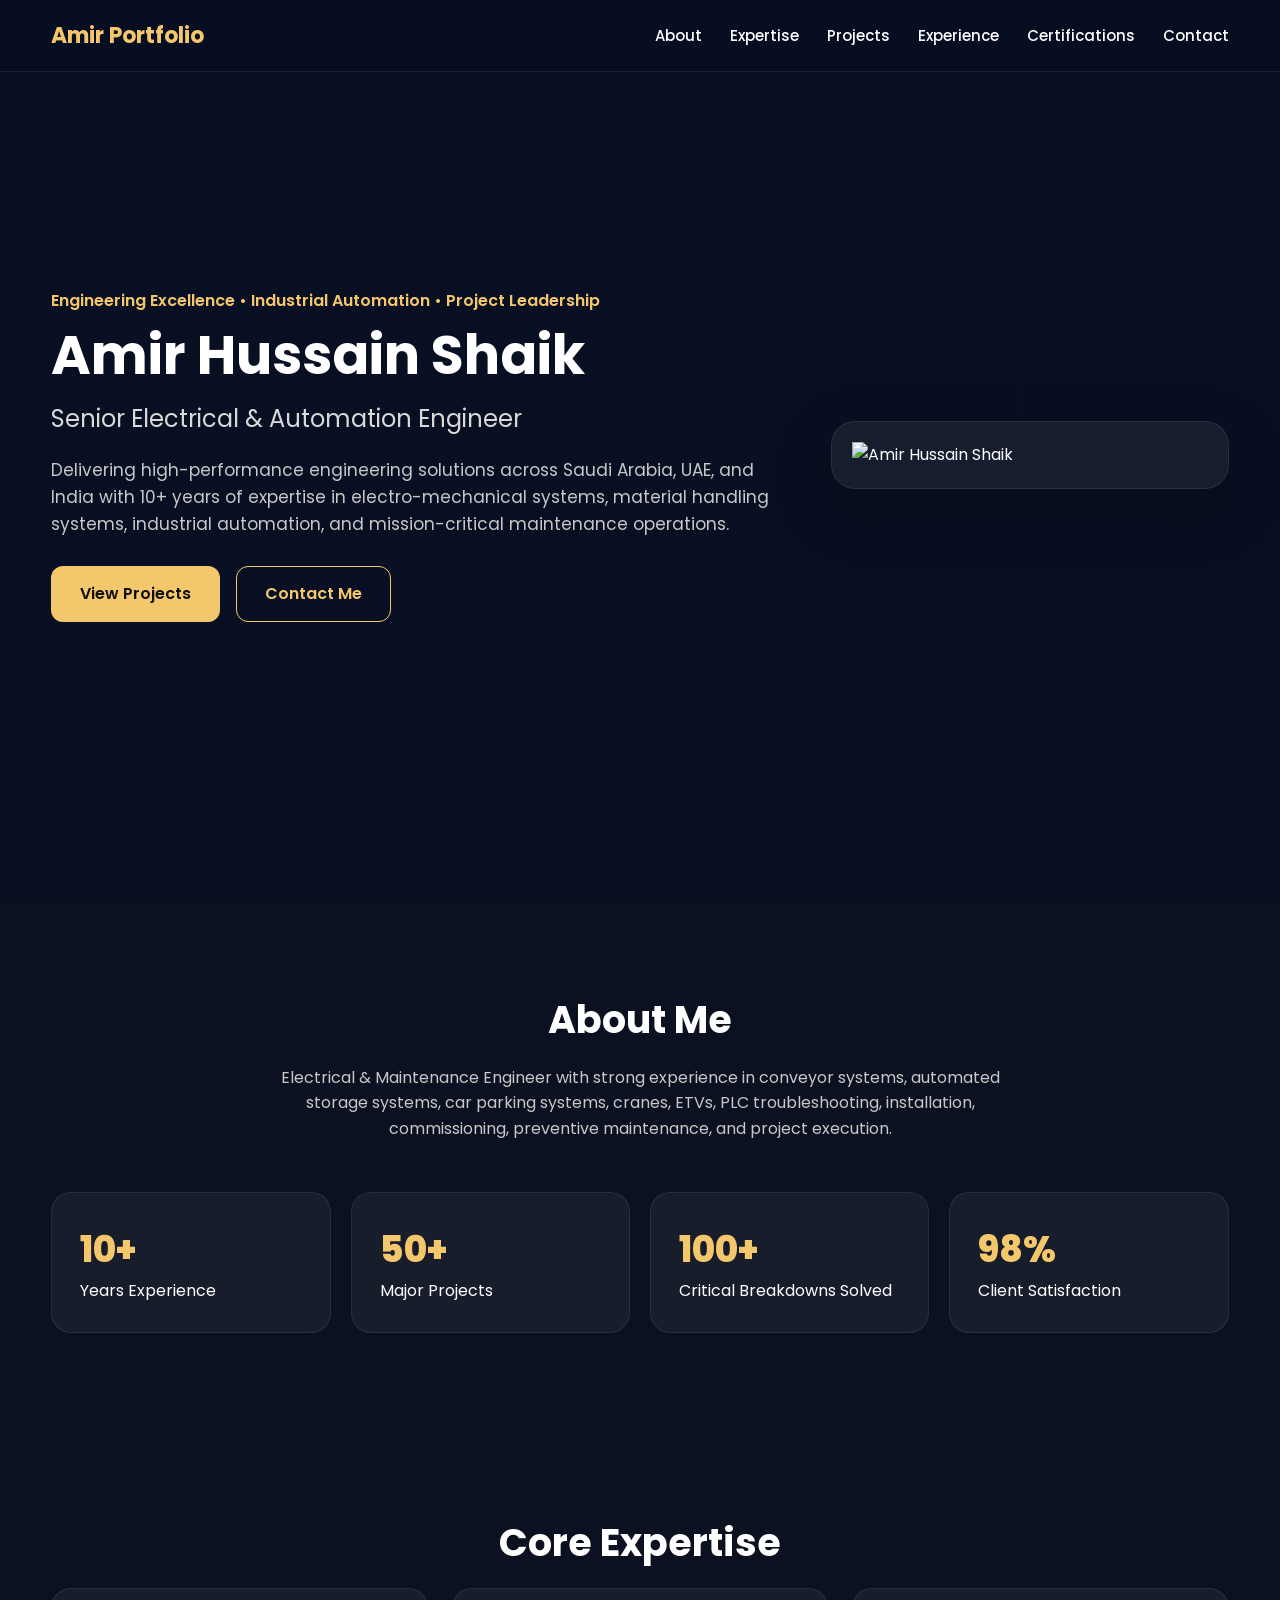
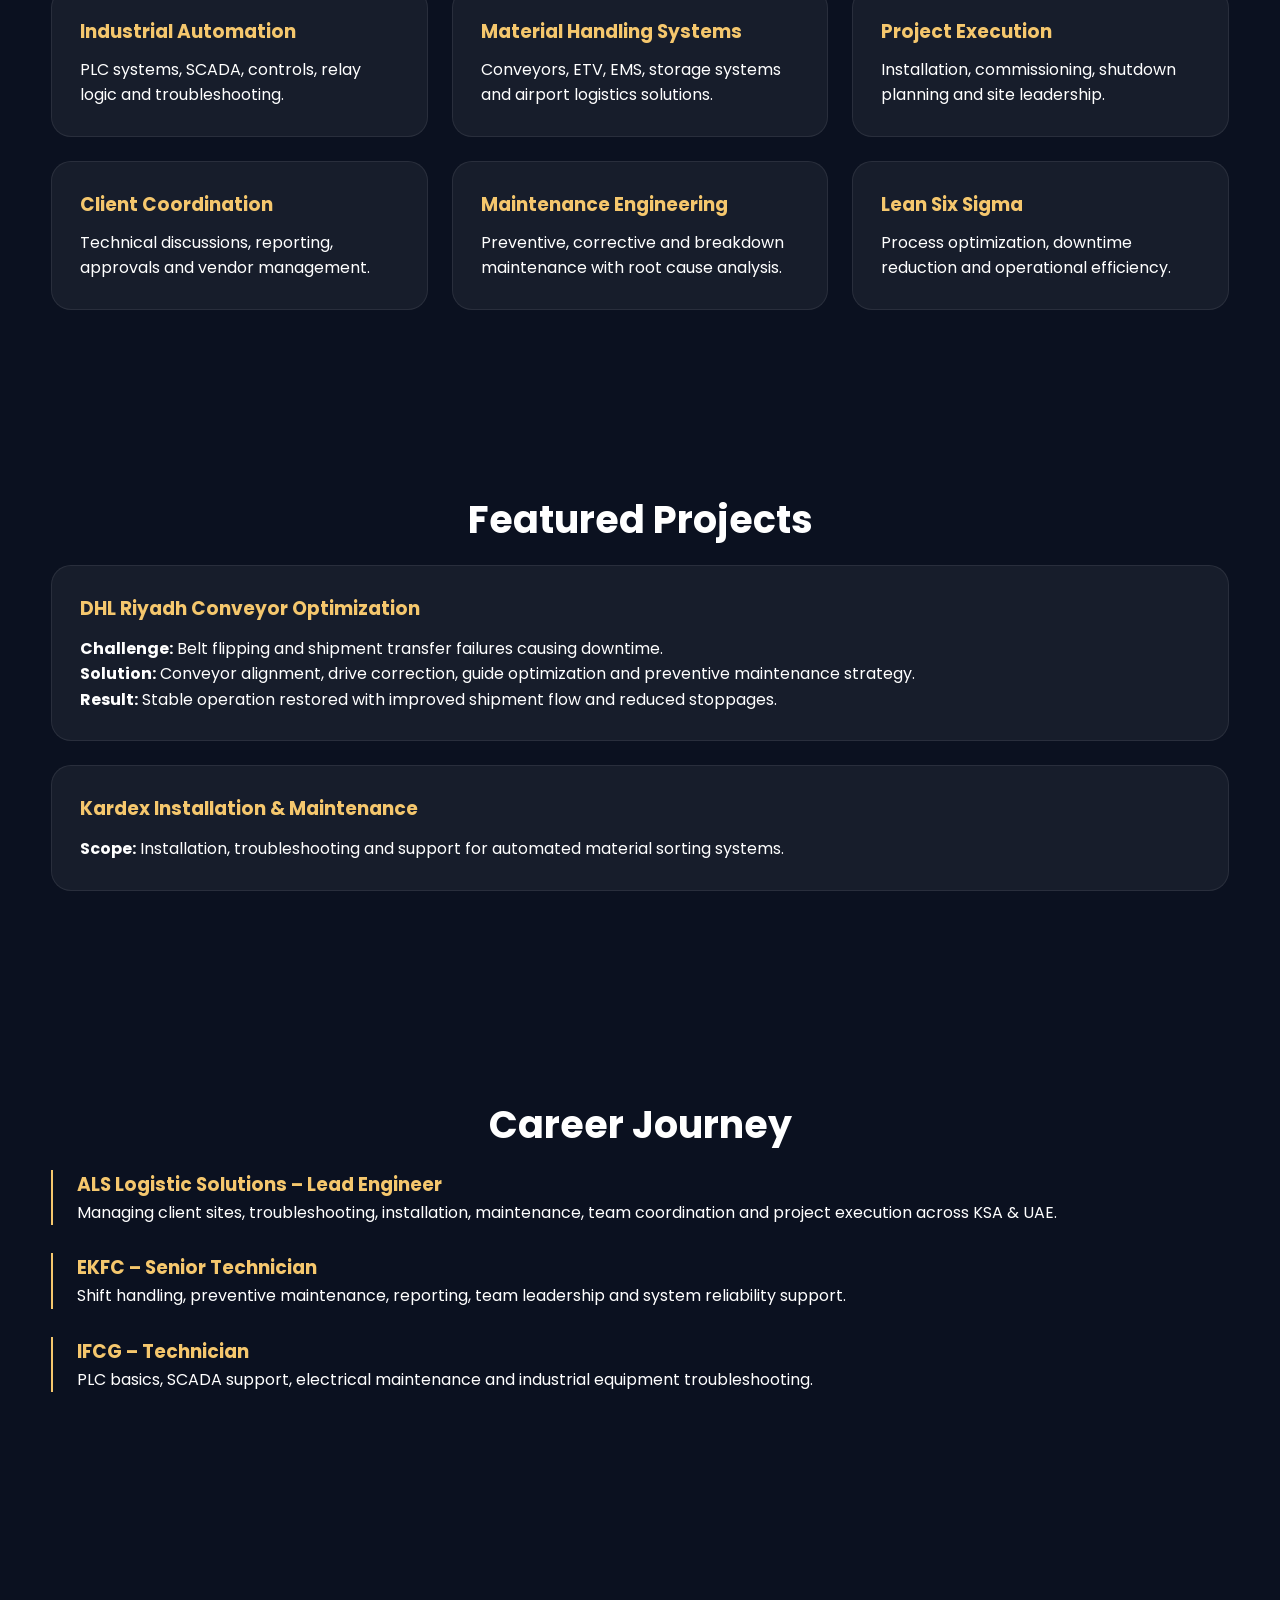
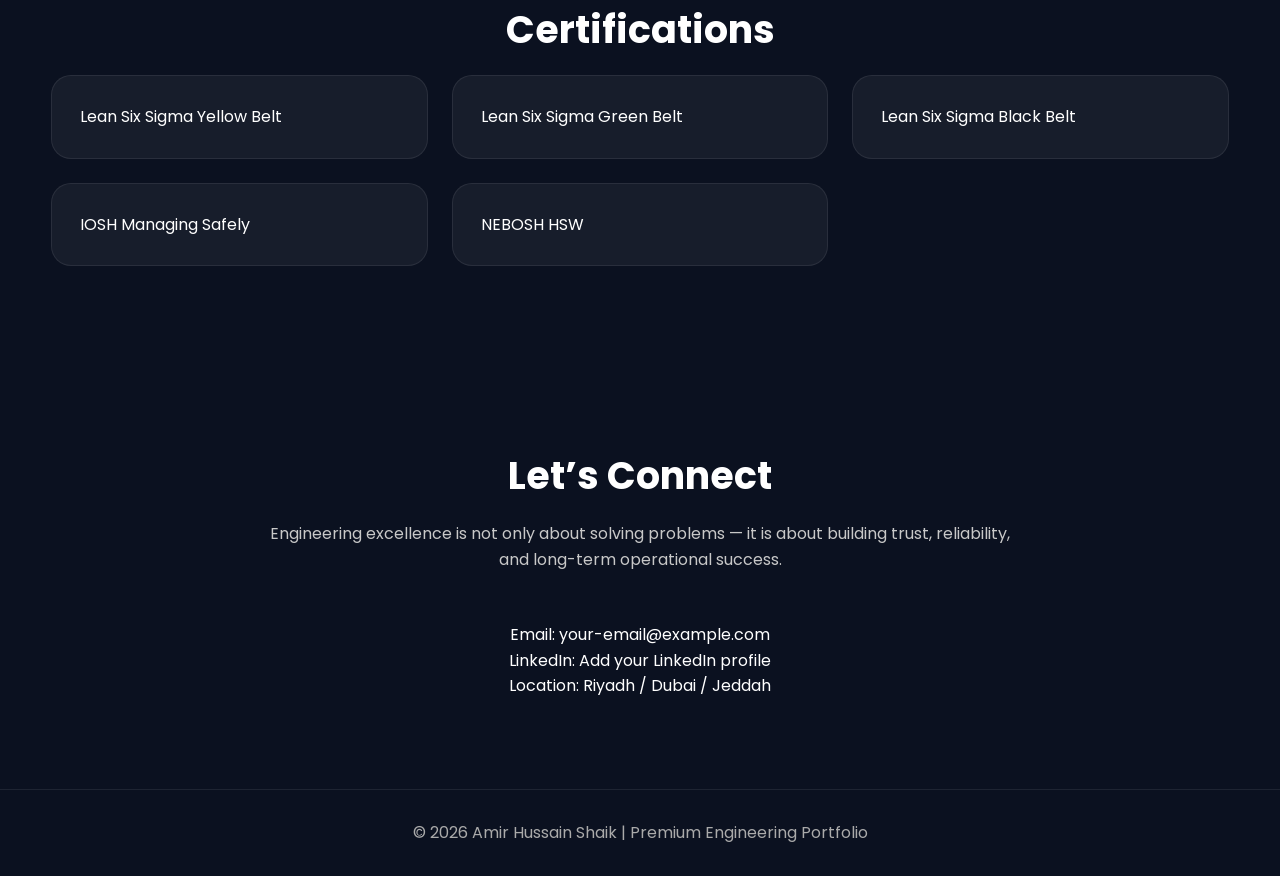
==== commit ae0bb1bd: "Update index.html" ====
--- a/index.html
+++ b/index.html
@@ -1,651 +1,229 @@
 <!DOCTYPE html>
 <html lang="en">
 <head>
-    <!-- Google tag (gtag.js) -->
-<script async src="https://www.googletagmanager.com/gtag/js?id=G-T9PZEPG3EV"></script>
-<script>
-  window.dataLayer = window.dataLayer || [];
-  function gtag(){dataLayer.push(arguments);}
-  gtag('js', new Date());
-
-  gtag('config', 'G-T9PZEPG3EV');
-</script>
-   <link href="https://cdnjs.cloudflare.com/ajax/libs/font-awesome/5.15.4/css/all.min.css" rel="stylesheet">
-    <meta charset="UTF-8">
-    <meta name="viewport" content="width=device-width, initial-scale=1.0">
-    <title>Amir Hussain Shaik - Portfolio</title>
-    <style>
-        /* General Styling */
-        body {
-            font-family: 'Arial', sans-serif;
-            margin: 0;
-            padding: 0;
-            color: #333;
-            line-height: 1.6;
-            background: linear-gradient(to bottom, #e3f2fd, #bbdefb);
-        }
-
-        header {
-            background: url('header-bg.jpg') no-repeat center center/cover;
-            color: #fff;
-            text-align: center;
-            padding: 4rem 1rem;
-            box-shadow: 0 4px 10px rgba(0, 0, 0, 0.2);
-        }
-
-        header h1 {
-            margin: 0;
-            font-size: 3.5rem;
-            text-shadow: 2px 2px 8px rgba(0, 0, 0, 0.4);
-        }
-
-        header p {
-            margin-top: 1rem;
-            font-size: 1.6rem;
-        }
-
-        nav {
-            display: flex;
-            justify-content: center;
-            background-color: #1a237e;
-            padding: 1rem 0;
-            box-shadow: 0 4px 8px rgba(0, 0, 0, 0.15);
-        }
-
-        nav a {
-            color: #fff;
-            text-decoration: none;
-            padding: 0.8rem 1.5rem;
-            font-size: 1.1rem;
-            font-weight: bold;
-            border-radius: 5px;
-            transition: background 0.3s, transform 0.3s;
-        }
-
-        nav a:hover {
-            background-color: #3949ab;
-            transform: scale(1.1);
-        }
-
-        section {
-            padding: 2.5rem;
-            margin: 2rem auto;
-            max-width: 1000px;
-            background: #ffffff;
-            box-shadow: 0 6px 12px rgba(0, 0, 0, 0.1);
-            border-radius: 15px;
-        }
-
-        section h2 {
-            color: #1a237e;
-            border-bottom: 3px solid #3949ab;
-            padding-bottom: 0.5rem;
-            margin-bottom: 2rem;
-            font-size: 2.2rem;
-        }
-	
-
-        /* About Section Styling */
-section {
-    padding: 4rem 2rem;
-    background-color: #f5f5f5;
-    width: 100%;
-    box-sizing: border-box;
-}
-
-section h2 {
-    color: #6200ea;
-    font-size: 2.5rem;
-    margin-bottom: 1rem;
-    text-align: center;
-}
-
-/* About Container */
-.about-container {
-    display: flex;
-    gap: 2rem;
-    align-items: center; /* Aligns text and image in desktop view */
-    justify-content: space-between;
-    flex-wrap: wrap;
-}
-
-/* About Content */
-.about-content {
-    flex: 2;
-    min-width: 300px;
-    background: #fff;
-    border: 2px solid #6200ea;
-    border-radius: 10px;
-    padding: 2rem;
-    box-shadow: 0 8px 15px rgba(0, 0, 0, 0.1);
-    display: flex;
-    flex-direction: column;
-    justify-content: center; /* Ensures text is vertically aligned */
-    height: auto;
-}
-
-.about-content h2 {
-    font-size: 2.2rem;
-    margin-bottom: 1rem;
-}
-
-.about-content p {
-    font-size: 1.1rem;
-    margin-bottom: 1rem;
-    text-align: justify;
-    line-height: 1.8;
-}
-
-.about-content p span {
-    font-weight: bold;
-    color: #6200ea;
-}
-
-/* About Image */
-.about-image {
-    flex: 1;
-    min-width: 300px;
-    display: flex;
-    justify-content: center;
-    align-items: center;
-}
-
-.about-image img {
-    width: 100%;
-    max-width: 350px;
-    border-radius: 15px;
-    box-shadow: 0 8px 15px rgba(0, 0, 0, 0.2);
-    transition: transform 0.3s, box-shadow 0.3s;
-    object-fit: cover; /* Ensures the image fills the space properly */
-    height: 100%; /* Adjusts the height dynamically */
-}
-
-.about-image img:hover {
-    transform: scale(1.05);
-    box-shadow: 0 12px 20px rgba(0, 0, 0, 0.3);
-}
-
-/* Responsive Design */
-@media (max-width: 768px) {
-    .about-container {
-        flex-direction: column;
-    }
-
-    .about-content, .about-image {
-        width: 100%;
-    }
-
-    .about-image img {
-        max-width: 100%;
-        height: auto;
-    }
-}
-	/* Skills Section Styling */
-        #skills {
-            padding: 3rem 1.5rem;
-            background-color: #f1f8e9;
-            color: #2e7d32;
-        }
-
-        #skills h2 {
-            font-size: 2.2rem;
-            margin-bottom: 2rem;
-        }
-
-        .skills-grid {
-            display: grid;
-            grid-template-columns: repeat(auto-fit, minmax(200px, 1fr));
-            gap: 1.5rem;
-        }
-
-        .skill-item {
-            padding: 1.5rem;
-            background-color: #ffffff;
-            border: 2px solid #aed581;
-            border-radius: 10px;
-            text-align: center;
-            font-size: 1.1rem;
-            transition: transform 0.3s, box-shadow 0.3s;
-        }
-
-        .skill-item:hover {
-            transform: scale(1.1);
-            box-shadow: 0 6px 12px rgba(0, 0, 0, 0.2);
-        }
-
-        /* Experience Section Styling */
-        #experience {
-            background-color: #ede7f6;
-            color: #5e35b1;
-            padding: 3rem 1.5rem;
-        }
-
-        #experience h2 {
-            font-size: 2.2rem;
-            margin-bottom: 2rem;
-            text-align: center;
-        }
-
-        .job {
-            margin-bottom: 2rem;
-            padding: 1.5rem;
-            background-color: #ffffff;
-            border-radius: 10px;
-            box-shadow: 0 4px 8px rgba(0, 0, 0, 0.15);
-        }
-
-        .job h3 {
-            font-size: 1.6rem;
-            color: #3949ab;
-            margin-bottom: 1rem;
-        }
-
-        .job p {
-            font-size: 1.1rem;
-            color: #444;
-            text-align: justify;
-        }
-
-      	/* Project Section Styling */
-	#projects {
-    		padding: 3rem 1.5rem;
-    		background-color: #fff3e0;
-    		color: #333333; /* Neutral dark color for overall section text */
-	}
-
-	#projects h2 {
-    		font-size: 2.2rem;
-    		margin-bottom: 2rem;
-    		color: #d35400; /* Vibrant orange for main section heading */
-	}
-
-	.project-group h3 {
-    		font-size: 1.8rem;
-    		color: #e67e22; /* Slightly lighter shade for project group headings */
-    		margin-bottom: 1rem;
-	}
-
-	.project h4 {
-    		font-size: 1.5rem;
-    		color: #2c3e50; /* Dark blue for individual project titles */
-    		margin: 1rem 0;
-	}
-
-	.project p {
-    		font-size: 1.1rem;
-    		color: #555555; /* Neutral gray for descriptions */
-    		margin: 0 0 1rem;
-	}
-              
-	.project-photos img {
-    		width: calc(33.33% - 0.66rem);
-    		height: 200px;
-    		object-fit: cover;
-    		border: 1px solid #ffe0b2;
-    		border-radius: 5px;
-	}
-           /* Contact Section Styling */
-#contact {
-    background-color: #f9f9f9;
-    padding: 20px;
-    border-radius: 8px;
-    max-width: 600px;
-    margin: 20px auto;
-    text-align: center;
-    box-shadow: 0 4px 8px rgba(0, 0, 0, 0.1);
-}
-
-#contact h2 {
-    color: #003366;
-    margin-bottom: 20px;
-    font-size: 1.8em;
-}
-
-#contact p {
-    margin: 10px 0;
-    color: #555;
-    font-size: 1em;
-}
-
-#contact p strong {
-    display: block;
-    color: #555;
-    font-weight: bold;
-}
-
-#contact ul {
-    list-style: none;
-    padding: 0;
-    margin: 10px 0;
-    color: #555;
-}
-
-#contact ul li {
-    margin: 5px 0;
-}
-
-#contact a {
-    color: #0066cc;
-    text-decoration: none;
-}
-
-#contact a:hover {
-    text-decoration: underline;
-}
-
-.fa {
-    color: #003366;
-    margin-right: 8px;
-}
-        /* Footer Styling */
-        footer {
-            text-align: center;
-            padding: 1.5rem;
-            background-color: #1a237e;
-            color: #fff;
-        }
-
-        footer a {
-            color: #ffcc80;
-            text-decoration: none;
-        }
-    </style>
+  <meta charset="UTF-8" />
+  <meta name="viewport" content="width=device-width, initial-scale=1.0" />
+  <title>Amir Hussain Shaik | Senior Electrical & Automation Engineer</title>
+  <link rel="preconnect" href="https://fonts.googleapis.com">
+  <link rel="preconnect" href="https://fonts.gstatic.com" crossorigin>
+  <link href="https://fonts.googleapis.com/css2?family=Poppins:wght@300;400;500;600;700;800&display=swap" rel="stylesheet">
+  <style>
+    *{margin:0;padding:0;box-sizing:border-box}
+    html{scroll-behavior:smooth}
+    body{font-family:'Poppins',sans-serif;background:#0b1120;color:#fff;line-height:1.6}
+    a{text-decoration:none;color:inherit}
+    img{max-width:100%;display:block}
+
+    .container{width:min(1200px,92%);margin:auto}
+
+    header{
+      position:fixed;top:0;left:0;width:100%;z-index:1000;
+      background:rgba(8,15,35,.92);backdrop-filter:blur(10px);
+      border-bottom:1px solid rgba(255,255,255,.08)
+    }
+
+    nav{display:flex;justify-content:space-between;align-items:center;padding:18px 0}
+    .logo{font-size:22px;font-weight:700;color:#f5c76d}
+    .nav-links{display:flex;gap:28px;font-size:15px;font-weight:500}
+    .nav-links a:hover{color:#f5c76d}
+
+    .hero{
+      min-height:100vh;
+      display:flex;
+      align-items:center;
+      background:linear-gradient(rgba(8,15,35,.82),rgba(8,15,35,.88)),url('assets/images/header-bg.jpg') center/cover;
+      padding-top:100px;
+    }
+
+    .hero-grid{display:grid;grid-template-columns:1.3fr .7fr;gap:40px;align-items:center}
+    .tag{color:#f5c76d;font-weight:600;margin-bottom:12px}
+    h1{font-size:54px;line-height:1.1;margin-bottom:15px}
+    .subtitle{font-size:24px;color:#d9d9d9;margin-bottom:18px}
+    .hero p{font-size:17px;color:#c7c7c7;margin-bottom:28px}
+
+    .btns{display:flex;gap:16px;flex-wrap:wrap}
+    .btn{
+      padding:14px 28px;border-radius:12px;font-weight:600;
+      transition:.3s;border:1px solid transparent
+    }
+    .btn-primary{background:#f5c76d;color:#111}
+    .btn-primary:hover{transform:translateY(-2px)}
+    .btn-outline{border:1px solid #f5c76d;color:#f5c76d}
+
+    .profile-card{
+      background:rgba(255,255,255,.06);
+      border:1px solid rgba(255,255,255,.08);
+      border-radius:24px;padding:20px;
+      box-shadow:0 20px 60px rgba(0,0,0,.25)
+    }
+
+    section{padding:90px 0}
+    .section-title{text-align:center;font-size:38px;margin-bottom:14px}
+    .section-sub{text-align:center;color:#c8c8c8;max-width:760px;margin:0 auto 50px}
+
+    .stats{display:grid;grid-template-columns:repeat(4,1fr);gap:20px}
+    .card{
+      background:rgba(255,255,255,.05);
+      border:1px solid rgba(255,255,255,.08);
+      border-radius:20px;padding:28px
+    }
+    .stat-number{font-size:36px;font-weight:800;color:#f5c76d}
+
+    .grid-3{display:grid;grid-template-columns:repeat(3,1fr);gap:24px}
+    .skill-card h3{margin-bottom:10px;color:#f5c76d}
+
+    .project-card{margin-bottom:24px}
+    .project-card h3{margin-bottom:12px;color:#f5c76d}
+
+    .timeline-item{border-left:2px solid #f5c76d;padding-left:24px;margin-bottom:28px}
+    .timeline-item h3{color:#f5c76d}
+
+    .contact-box{text-align:center}
+    footer{padding:30px 0;text-align:center;color:#aaa;border-top:1px solid rgba(255,255,255,.08)}
+
+    @media(max-width:900px){
+      .hero-grid,.grid-3,.stats{grid-template-columns:1fr}
+      h1{font-size:38px}
+      .subtitle{font-size:20px}
+      .nav-links{gap:14px;font-size:13px;flex-wrap:wrap;justify-content:flex-end}
+    }
+  </style>
 </head>
 <body>
-    <!-- Header Section -->
-    <header>
-        <h1>Amir Hussain Shaik</h1>
-        <p>Electrical & Maintenance Engineer Specializing in - Electro-Mechanical & Automation Systems Installation & Commissioning | Troubleshooting | Maintenance | Administration | Lean Six Sigma Methodologies | Workplace Safety...</p>
-    </header>
+
+<header>
+  <div class="container">
     <nav>
-        <a href="#about">About Me</a>
-        <a href="#skills">Skills</a>
+      <div class="logo">Amir Portfolio</div>
+      <div class="nav-links">
+        <a href="#about">About</a>
+        <a href="#skills">Expertise</a>
+        <a href="#projects">Projects</a>
         <a href="#experience">Experience</a>
-	<a href="#projects">Projects</a>
-	<a href="#certifications">Certifications</a>
+        <a href="#certifications">Certifications</a>
         <a href="#contact">Contact</a>
+      </div>
     </nav>
-    <!-- About Section -->
-    <section id="about" class="about-section">
-    <div class="about-container">
-        <!-- About Content -->
-        <div class="about-content">
-            <h2><span>Innovating, Optimizing & Driving Engineering Excellence</span></h2>
-<p>Hello and welcome! I’m an <strong>Electrical & Maintenance Engineer</strong> with <strong>around 10 years of hands-on experience</strong> in designing, implementing, and optimizing engineering systems.</p>
-
-<p>My journey in the <strong>Electro-Mechanical & Automation Industry</strong> across India & the Middle East has allowed me to work on diverse, cutting-edge projects—ranging from <strong>Car Parking Systems and Turntables</strong> to <strong>Electric Monorails and Automated Conveyors</strong>. I specialize in transforming challenges into streamlined, efficient solutions that enhance operational performance.</p>
-
-<p>With a <strong>Lean Six Sigma Black Belt</strong>, I bring a structured and data-driven approach to engineering, focusing on improving <strong>safety, efficiency, and system reliability</strong>. Beyond technical expertise, I enjoy collaborating with teams, sharing knowledge, and mentoring professionals to create future-ready talent in the industry.</p>
-
-<p>I’m always open to exploring <strong>new opportunities</strong> where I can contribute my skills and experience to meaningful projects. Whether it’s leading complex engineering initiatives, optimizing existing systems, or driving innovation, I’m excited about making a lasting impact.</p>
-
-<p><span>If you’re looking for someone who can adapt, innovate, and deliver results, let’s connect and explore how we can work together.</span></p>
-        </div>
-        <!-- About Image -->
-        <div class="about-image">
-            <img src="about_me.jpg" alt="About Me" />
-         </div>
+  </div>
+</header>
+
+<section class="hero">
+  <div class="container hero-grid">
+    <div>
+      <div class="tag">Engineering Excellence • Industrial Automation • Project Leadership</div>
+      <h1>Amir Hussain Shaik</h1>
+      <div class="subtitle">Senior Electrical & Automation Engineer</div>
+      <p>
+        Delivering high-performance engineering solutions across Saudi Arabia, UAE, and India with 10+ years of expertise in electro-mechanical systems, material handling systems, industrial automation, and mission-critical maintenance operations.
+      </p>
+      <div class="btns">
+        <a href="#projects" class="btn btn-primary">View Projects</a>
+        <a href="#contact" class="btn btn-outline">Contact Me</a>
       </div>
-    </section>
-    <!-- Skills Section -->
-    <section id="skills">
-    <h2>Skills</h2>
-    <div class="skills-grid">
-        <div class="skill-item">Project Lifestyle Management</div>
-        <div class="skill-item">Lean Six Sigma Expertise</div>
-        <div class="skill-item">Equipment Installation and Commissioning</div>
-        <div class="skill-item">Advanced Troubleshooting and Maintenance</div>
-        <div class="skill-item">Client Relationship Management</div>
-        <div class="skill-item">Leadership and Team Management</div>
-	<div class="skill-item">Occupational Health and Safety</div>
-	<div class="skill-item">Technical Documentation and Interpretation</div>
-	<div class="skill-item">Inventory Optimization</div>
-	<div class="skill-item">Quality Control and Assurance</div>
-      </div>
-    </section>
-        <!-- Experience Section -->
-    <section id="experience">
-    <h2>Professional Experience</h2>
-
-    <!-- Job 1 -->
-    <div class="job">
-        <h3>Electrical Engineer</h3>
-        <p><strong>ALS Logistic Solutions LLC, Dubai, UAE</strong> | Feb 2023 – Present</p>
-        <p>Leading the installation, commissioning, and troubleshooting of electro-mechanical and automation systems for high-profile clients, ensuring optimal performance and reliability.</p>
-    </div>
-    <hr>
-
-    <!-- Job 2 -->
-    <div class="job">
-        <h3>Automation Technician</h3>
-        <p><strong>Emirates Flight Catering (EKFC) LLC, Dubai, UAE</strong> | Oct 2018 – Jan 2023</p>
-        <p>Performed preventive maintenance, diagnostics, and system repairs for critical automation systems, minimizing downtime and ensuring operational excellence in a high-demand environment.</p>
-    </div>
-    <hr>
-
-    <!-- Job 3 -->
-    <div class="job">
-        <h3>Technical Assistant and Test Centre Administrator</h3>
-        <p><strong>Unidad Technologies & Solutions Pvt. Ltd., India</strong> | June 2017 – Sept 2018</p>
-        <p>Assisted in configuring and maintaining test setups for automation projects, while providing technical support and managing administrative tasks efficiently.</p>
-    </div>
-    <hr>
-
-    <!-- Job 4 -->
-    <div class="job">
-        <h3>Technician</h3>
-        <p><strong>International Food & Consumable Goods Co. (IFCG), Jeddah, Saudi Arabia</strong> | Dec 2014 – Aug 2016</p>
-        <p>Conducted maintenance and repairs on industrial systems, ensuring their seamless operation and contributing to the company’s production targets.</p>
-    </div>
-
-    <!-- Call to Action -->
-    <div class="cta">
-        <p>With a proven track record across diverse roles and industries, I bring a wealth of expertise in automation, maintenance, and system optimization. Let’s connect to drive innovative solutions for your projects!</p>
-    </div>
-  </section>
-    <!-- Projects Section -->
-    <section id="projects">
-    <!-- Projects in KSA -->
-<div class="project-group">
-    <h3>Projects in KSA</h3>
-
-    <!-- Engineering Operations & Site Management – KSA -->
-    <div class="project">
-        <h4>🛠 Engineering Operations & Site Management – KSA</h4>
-        <p><strong>Leading ALS team operations across multiple DHL sites, ensuring optimal material handling system performance.</strong></p>
-
-        <h5>🔹 Overview</h5>
-        <p>Managed engineering operations across <strong>DHL sites in Riyadh and Dammam</strong>, overseeing material handling and automation systems. 
-           Worked on <strong>preventive maintenance, troubleshooting, team training, and site operations</strong> to enhance system efficiency and reliability.</p>
-
-        <h5>🔹 Key Responsibilities</h5>
-        <ul>
-            <li>✅ Conducted <strong>120+ preventive maintenance activities annually</strong>, reducing system downtime by 30%</li>
-            <li>✅ Resolved <strong>200+ breakdowns</strong> with an average resolution time of <strong>2 hours</strong></li>
-            <li>✅ Improved overall <strong>system performance by 20%</strong> through proactive troubleshooting</li>
-            <li>✅ Delivered <strong>100+ hours of training</strong> to DHL staff and ALS engineers, reducing recurring faults</li>
-            <li>✅ Led <strong>site operations</strong>, managing reports, spare parts, petty cash, and technician hiring</li>
-            <li>✅ Optimized inventory and sourcing, reducing procurement costs by 15%</li>
-            <li>✅ Ensured seamless ALS management visits by handling accommodations & transportation</li>
-            <li>✅ Maintained regular communication with <strong>DHL site management</strong> to address operational needs</li>
-        </ul>
-
-        <h5>🔹 Systems & Projects in KSA</h5>
-        <ul>
-            <li>✔ <strong>Automated Cargo Handling Systems</strong> – Installation, modification, and maintenance across Riyadh & Dammam</li>
-            <li>✔ <strong>CTX-PR Car Turntables</strong> – Installation & bi-annual preventive maintenance for private villa clients in Riyadh</li>
-            <li>✔ <strong>Logistics & Conveyor Systems</strong> – Ensuring uninterrupted material flow for high-efficiency warehouse operations</li>
-        </ul>
-
-        <h5>📌 Key Achievements</h5>
-        <ul>
-            <li>🔹 Increased <strong>team efficiency by 20%</strong> through hiring and managing local technicians</li>
-            <li>🔹 Achieved a <strong>98% client satisfaction score</strong> hrough proactive issue resolution</li>
-            <li>🔹 Standardized <strong>technical support across multiple DHL sites</strong>, ensuring consistent operational performance</li>
-        </ul>
-
-        <!-- Project Photos Section (Grouped at the End) -->
-        <h5>📸 Project Photos</h5>
-
-        <!-- Site Management Photos -->
-        <h6>🔹 Site Management (Installation, Commissioning & Maintenance)</h6>
-        <div class="project-photos">
-            <img src="site_management1.jpg" alt="Site Management Image 1">
-            <img src="site_management2.jpg" alt="Site Management Image 2">
-            <img src="site_management3.jpg" alt="Site Management Image 3">
-        </div>
-
-        <!-- Car Turntable Photos -->
-        <h6>🔹 CTX-PR Car Turntable Installation & Maintenance</h6>
-        <div class="project-photos">
-            <img src="car_turntable1.jpg" alt="Car Turntable Image 1">
-            <img src="car_turntable2.jpg" alt="Car Turntable Image 2">
-            <img src="car_turntable3.jpg" alt="Car Turntable Image 3">
-        </div>
-    </div>
-</div>
-
-    <!-- Projects in UAE -->
-<div class="project-group">
-    <h3>Projects in UAE</h3>
-
-    <!-- Engineering & Installation Operations – UAE -->
-    <div class="project">
-        <h4>🛠 Engineering & Installation Operations – UAE</h4>
-        <p><strong>Hands-on experience in automation, material handling, and parking solutions across key industries.</strong></p>
-
-        <h5>🔹 Overview</h5>
-        <p>Worked on <strong>high-profile engineering projects in Abu Dhabi & Dubai</strong>, involving automated storage, car parking systems, and conveyor solutions. 
-           Led **installation, commissioning, maintenance, and troubleshooting** to enhance efficiency and operational reliability.</p>
-
-        <h5>🔹 Key Responsibilities</h5>
-        <ul>
-            <li>✅ Installed and commissioned <strong>advanced automated storage & material handling solutions</strong></li>
-            <li>✅ Led the setup of <strong>hydraulic lifts, car stackers, AGP & turntables</strong> across premium locations</li>
-            <li>✅ Supported **preventive maintenance & troubleshooting** for system efficiency</li>
-            <li>✅ Collaborated with **clients & ALS team** to ensure seamless project execution</li>
-        </ul>
-
-        <h5>🔹 Systems & Projects in UAE</h5>
-        <ul>
-            <li>✔ <strong>Kardex Vertical Carousel Module</strong> – Installed and commissioned an automated high-capacity material sorting system in Abu Dhabi</li>
-            <li>✔ <strong>Car Lifting & Parking Solutions</strong> – Hydraulic lifts, AGP, and turntables for villas, showrooms, and business complexes in Dubai</li>
-            <li>✔ <strong>MHS System Installation</strong> – G+4 pallet racking with conveyor integration for a medical facility in Dubai</li>
-        </ul>
-
-        <h5>📌 Key Achievements</h5>
-        <ul>
-            <li>🔹 Successfully delivered **multiple high-end automation projects** with **minimal downtime**</li>
-            <li>🔹 Enhanced **system efficiency** and **reduced maintenance issues** through proactive troubleshooting</li>
-            <li>🔹 Implemented **space-saving & automated storage solutions** to optimize workflow</li>
-        </ul>
-
-        <!-- Project Photos Section (Grouped at the End) -->
-        <h5>📸 Project Photos</h5>
-
-        <!-- Kardex System Photos -->
-        <h6>🔹 Kardex Vertical Carousel Module Installation – Abu Dhabi</h6>
-        <div class="project-photos">
-            <img src="kardex1.jpg" alt="Kardex System Image 1">
-            <img src="kardex2.jpg" alt="Kardex System Image 2">
-            <img src="kardex3.jpg" alt="Kardex System Image 3">
-        </div>
-
-        <!-- Car Parking System Photos -->
-        <h6>🔹 Car Lifting & Parking Solutions – Dubai</h6>
-        <div class="project-photos">
-            <img src="car_parking1.jpg" alt="Car Parking Solution Image 1">
-            <img src="car_parking2.jpg" alt="Car Parking Solution Image 2">
-            <img src="car_parking3.jpg" alt="Car Parking Solution Image 3">
-        </div>
-
-        <!-- MHS System Photos -->
-        <h6>🔹 MHS System Installation – Dubai Medical Facility</h6>
-        <div class="project-photos">
-            <img src="conveyor1.jpg" alt="Conveyor Installation Image 1">
-            <img src="conveyor2.jpg" alt="Conveyor Installation Image 2">
-            <img src="conveyor3.jpg" alt="Conveyor Installation Image 3">
-        </div>
-    </div>
-</div>
-    </section>
-    <!-- Certifications Section -->
-    <section id="certifications" style="text-align: center;">
-    <h2 style="color: #2c3e50;">Certifications</h2>
-    <div style="display: flex; justify-content: center; flex-wrap: wrap; gap: 20px;">
-        <!-- Certificate 1 -->
-        <div>
-            <a href="lean-six-sigma-yellow-belt.pdf" target="_blank" download>
-                <img src="cert-yellow-belt.jpg" alt="Lean Six Sigma Yellow Belt" 
-                     style="width: 200px; height: auto; box-shadow: 0 4px 8px rgba(0, 0, 0, 0.3);">
-            </a>
-            <p>Lean Six Sigma Yellow Belt</p>
-        </div>
-        <!-- Certificate 2 -->
-        <div>
-            <a href="lean-six-sigma-green-belt.pdf" target="_blank" download>
-                <img src="cert-green-belt.jpg" alt="Lean Six Sigma Green Belt" 
-                     style="width: 200px; height: auto; box-shadow: 0 4px 8px rgba(0, 0, 0, 0.3);">
-            </a>
-            <p>Lean Six Sigma Green Belt</p>
-        </div>
-        <!-- Certificate 3 -->
-        <div>
-            <a href="lean-six-sigma-black-belt.pdf" target="_blank" download>
-                <img src="cert-black-belt.jpg" alt="Lean Six Sigma Black Belt" 
-                     style="width: 200px; height: auto; box-shadow: 0 4px 8px rgba(0, 0, 0, 0.3);">
-            </a>
-            <p>Lean Six Sigma Black Belt</p>
-        </div>
-        <!-- Certificate 4 -->
-        <div>
-            <a href="IOSH-MS-and-NEBOSH-HSW-certificates.pdf" target="_blank" download>
-                <img src="cert-iosh-nebosh.jpg" alt="IOSH and NEBOSH Certificates" 
-                     style="width: 200px; height: auto; box-shadow: 0 4px 8px rgba(0, 0, 0, 0.3);">
-            </a>
-            <p>IOSH & NEBOSH Certificates</p>
-       	   </div>
-   		</div>
-	</section>
-       <!-- Contact Section -->
-	<section id="contact">
- 	  <h2>Contact Me</h2>
-   <p>
-        <strong>
-            <i class="fa fa-envelope"></i>
-            Email:
-        </strong>
-        <a href="mailto:amirhussain462@gmail.com">amirhussain462@gmail.com</a>
+    </div>
+
+    <div class="profile-card">
+      <img src="assets/images/about_me.jpg" alt="Amir Hussain Shaik">
+    </div>
+  </div>
+</section>
+
+<section id="about">
+  <div class="container">
+    <h2 class="section-title">About Me</h2>
+    <p class="section-sub">
+      Electrical & Maintenance Engineer with strong experience in conveyor systems, automated storage systems, car parking systems, cranes, ETVs, PLC troubleshooting, installation, commissioning, preventive maintenance, and project execution.
     </p>
-    <p>
-        <strong>
-            <i class="fa fa-video"></i>
-            Live ID (for Teams):
-        </strong>
-        <a href="mailto:amirhussain462@yahoo.com">amirhussain462@yahoo.com</a>
+
+    <div class="stats">
+      <div class="card"><div class="stat-number">10+</div><p>Years Experience</p></div>
+      <div class="card"><div class="stat-number">50+</div><p>Major Projects</p></div>
+      <div class="card"><div class="stat-number">100+</div><p>Critical Breakdowns Solved</p></div>
+      <div class="card"><div class="stat-number">98%</div><p>Client Satisfaction</p></div>
+    </div>
+  </div>
+</section>
+
+<section id="skills">
+  <div class="container">
+    <h2 class="section-title">Core Expertise</h2>
+    <div class="grid-3">
+      <div class="card skill-card"><h3>Industrial Automation</h3><p>PLC systems, SCADA, controls, relay logic and troubleshooting.</p></div>
+      <div class="card skill-card"><h3>Material Handling Systems</h3><p>Conveyors, ETV, EMS, storage systems and airport logistics solutions.</p></div>
+      <div class="card skill-card"><h3>Project Execution</h3><p>Installation, commissioning, shutdown planning and site leadership.</p></div>
+      <div class="card skill-card"><h3>Client Coordination</h3><p>Technical discussions, reporting, approvals and vendor management.</p></div>
+      <div class="card skill-card"><h3>Maintenance Engineering</h3><p>Preventive, corrective and breakdown maintenance with root cause analysis.</p></div>
+      <div class="card skill-card"><h3>Lean Six Sigma</h3><p>Process optimization, downtime reduction and operational efficiency.</p></div>
+    </div>
+  </div>
+</section>
+
+<section id="projects">
+  <div class="container">
+    <h2 class="section-title">Featured Projects</h2>
+    <div class="card project-card">
+      <h3>DHL Riyadh Conveyor Optimization</h3>
+      <p><strong>Challenge:</strong> Belt flipping and shipment transfer failures causing downtime.</p>
+      <p><strong>Solution:</strong> Conveyor alignment, drive correction, guide optimization and preventive maintenance strategy.</p>
+      <p><strong>Result:</strong> Stable operation restored with improved shipment flow and reduced stoppages.</p>
+    </div>
+
+    <div class="card project-card">
+      <h3>Kardex Installation & Maintenance</h3>
+      <p><strong>Scope:</strong> Installation, troubleshooting and support for automated material sorting systems.</p>
+    </div>
+  </div>
+</section>
+
+<section id="experience">
+  <div class="container">
+    <h2 class="section-title">Career Journey</h2>
+
+    <div class="timeline-item">
+      <h3>ALS Logistic Solutions – Lead Engineer</h3>
+      <p>Managing client sites, troubleshooting, installation, maintenance, team coordination and project execution across KSA & UAE.</p>
+    </div>
+
+    <div class="timeline-item">
+      <h3>EKFC – Senior Technician</h3>
+      <p>Shift handling, preventive maintenance, reporting, team leadership and system reliability support.</p>
+    </div>
+
+    <div class="timeline-item">
+      <h3>IFCG – Technician</h3>
+      <p>PLC basics, SCADA support, electrical maintenance and industrial equipment troubleshooting.</p>
+    </div>
+  </div>
+</section>
+
+<section id="certifications">
+  <div class="container">
+    <h2 class="section-title">Certifications</h2>
+    <div class="grid-3">
+      <div class="card">Lean Six Sigma Yellow Belt</div>
+      <div class="card">Lean Six Sigma Green Belt</div>
+      <div class="card">Lean Six Sigma Black Belt</div>
+      <div class="card">IOSH Managing Safely</div>
+      <div class="card">NEBOSH HSW</div>
+    </div>
+  </div>
+</section>
+
+<section id="contact">
+  <div class="container contact-box">
+    <h2 class="section-title">Let’s Connect</h2>
+    <p class="section-sub">
+      Engineering excellence is not only about solving problems — it is about building trust, reliability, and long-term operational success.
     </p>
-    <p>
-        <strong>
-            <i class="fa fa-phone"></i>
-            Phone:
-        </strong>
-        <ul>
-            <li><strong>UAE:</strong> +971-547637988</li>
-            <li><strong>KSA:</strong> +966-508795954</li>
-            <li><strong>India:</strong> +91-8885321600</li>
-        </ul>
-    </p>
-    <p>
-        <strong>
-            <i class="fa fa-linkedin"></i>
-            LinkedIn:
-        </strong>
-        <a href="https://www.linkedin.com/in/amirhussainshaik" target="_blank">linkedin.com/in/amirhussainshaik</a>
- 	  </p>
-       </section>
-    <!-- Footer -->
-    <footer>
-        <p>Portfolio of Amir Hussain Shaik | Powered by GitHub Pages</p>
-    </footer>
+    <p>Email: your-email@example.com</p>
+    <p>LinkedIn: Add your LinkedIn profile</p>
+    <p>Location: Riyadh / Dubai / Jeddah</p>
+  </div>
+</section>
+
+<footer>
+  © 2026 Amir Hussain Shaik | Premium Engineering Portfolio
+</footer>
+
 </body>
 </html>
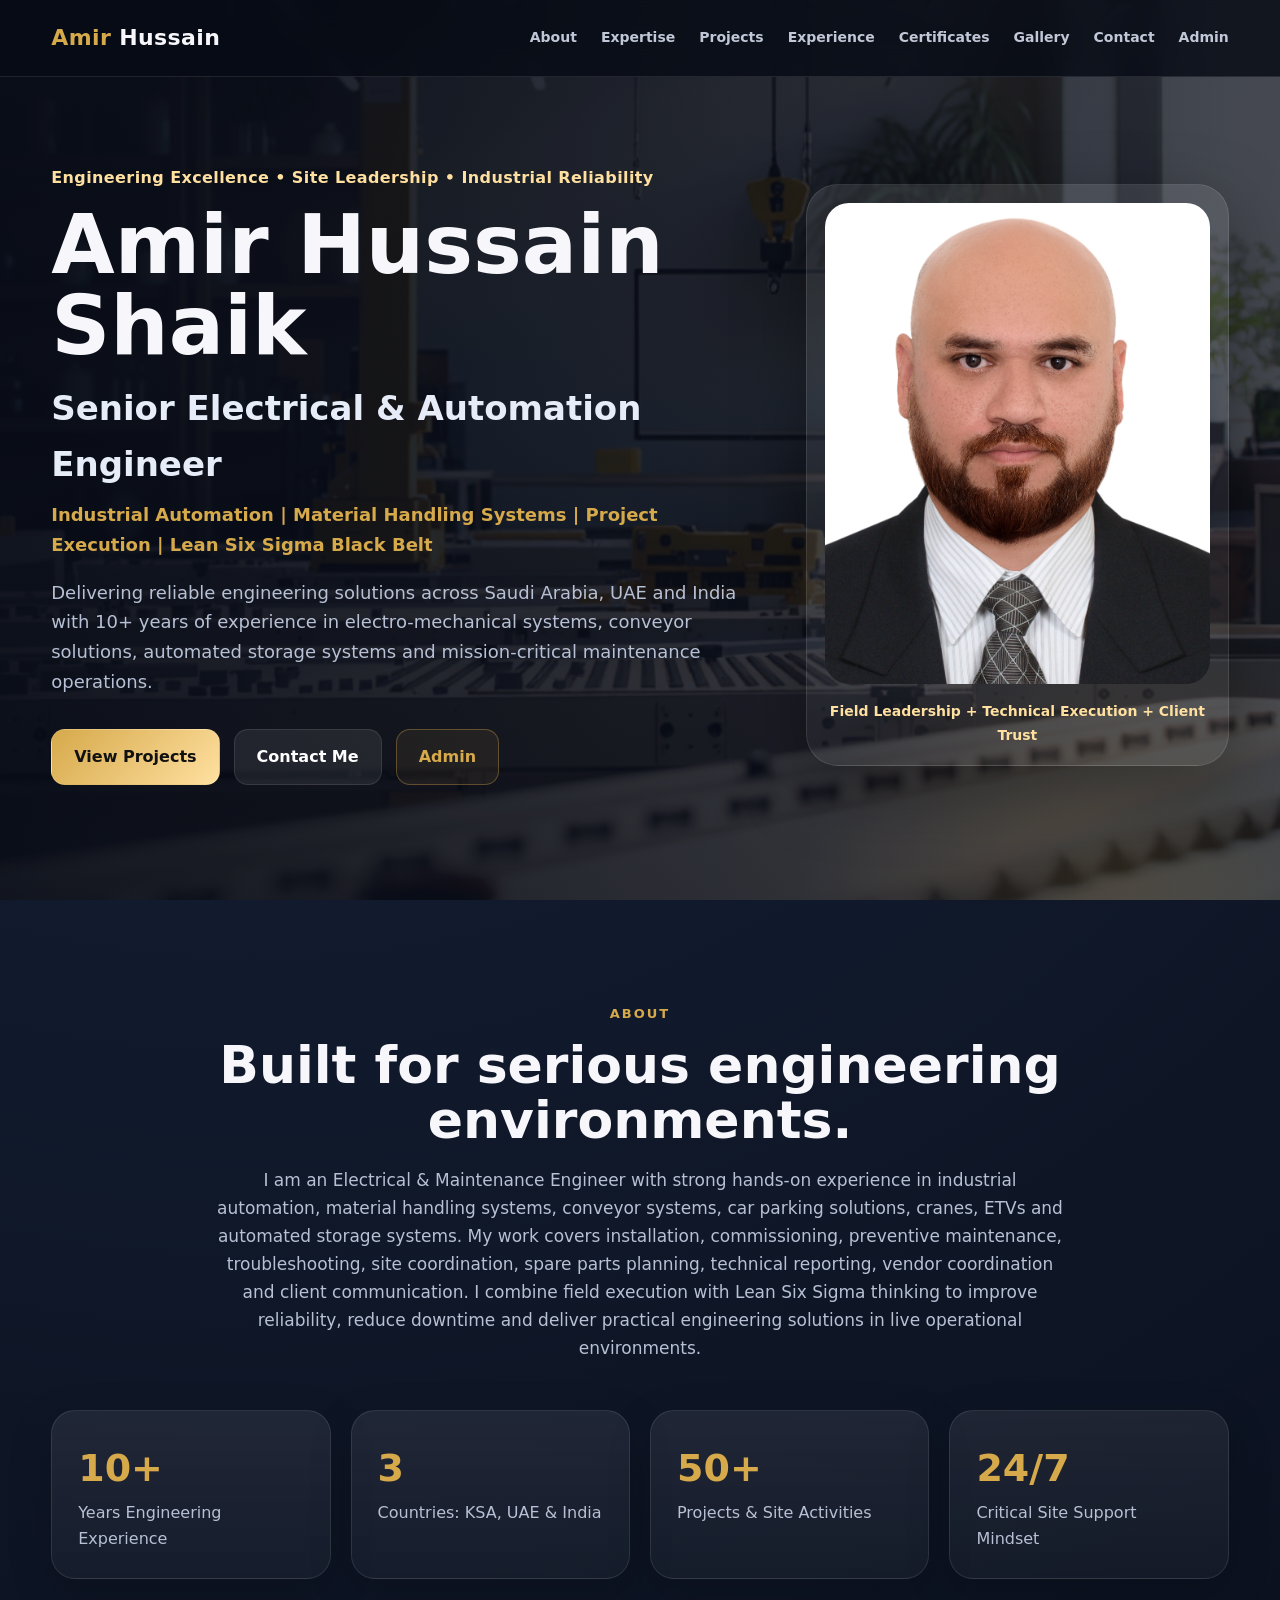
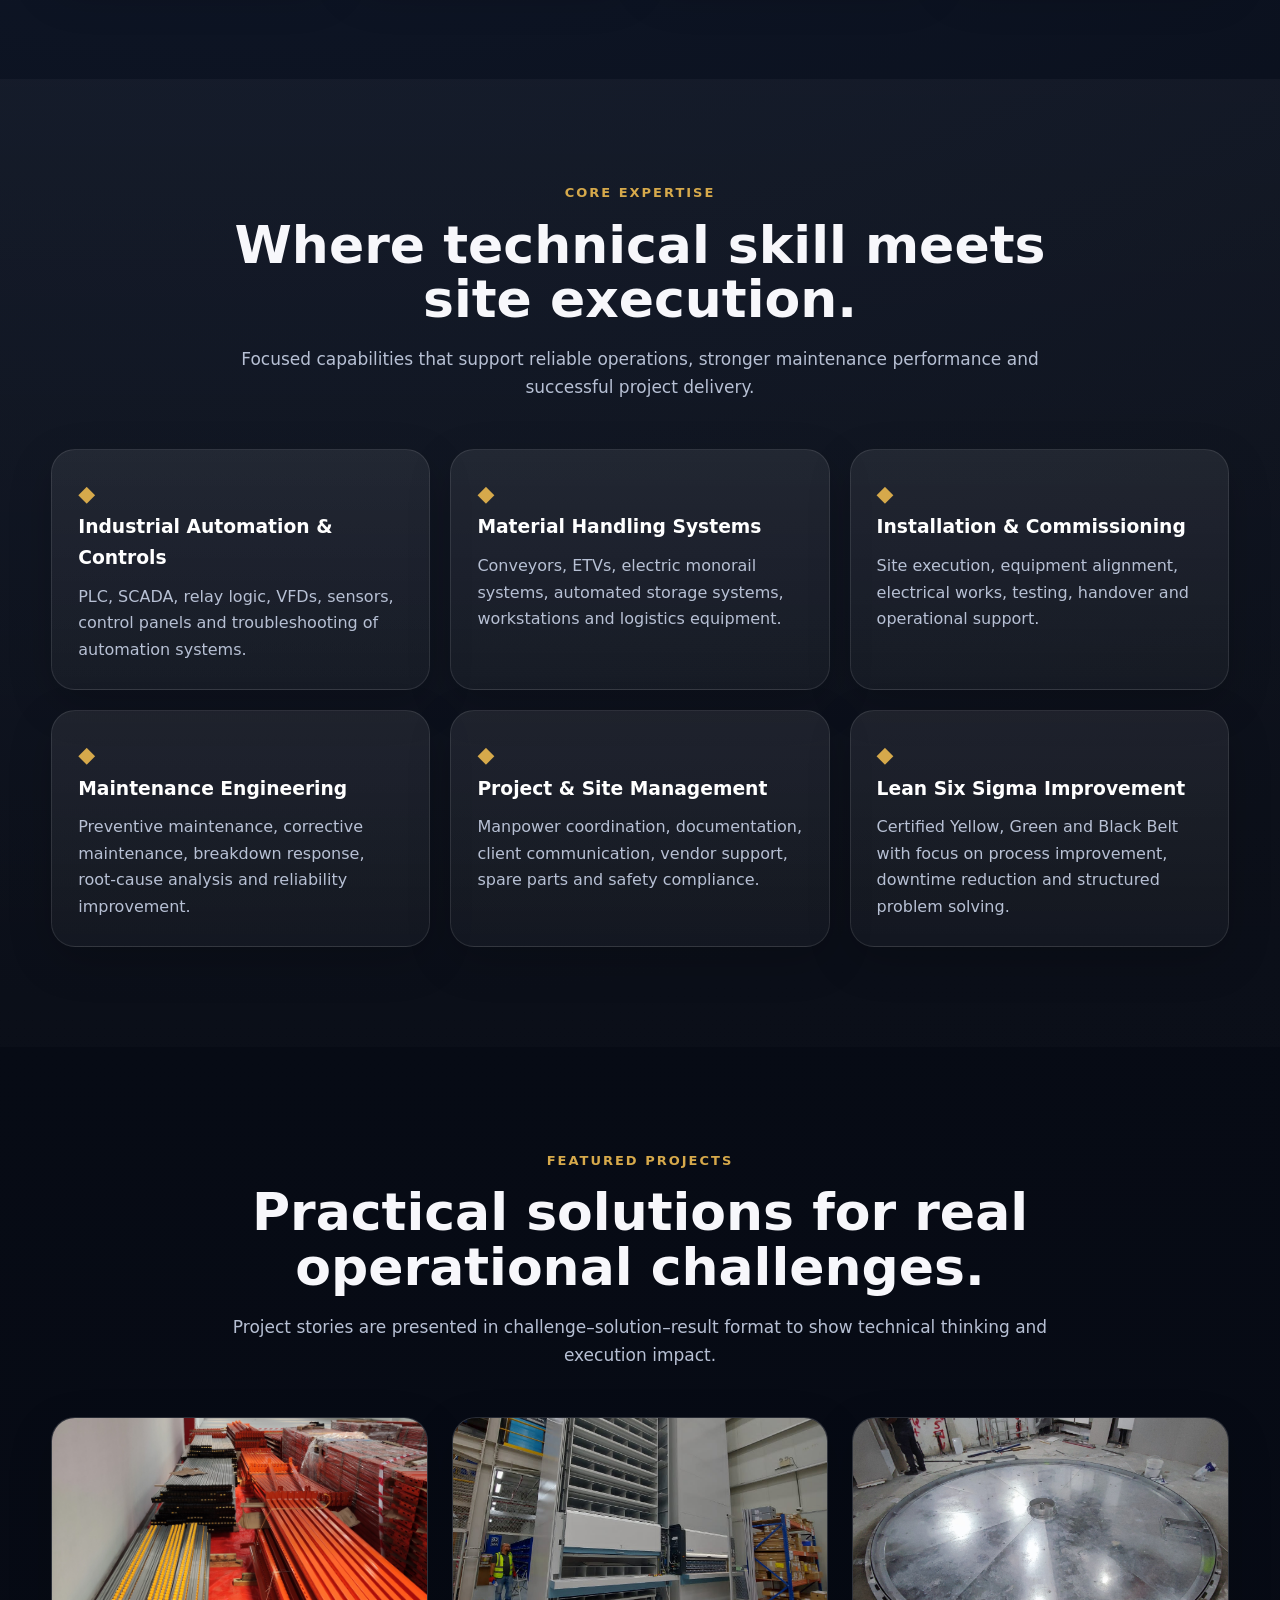
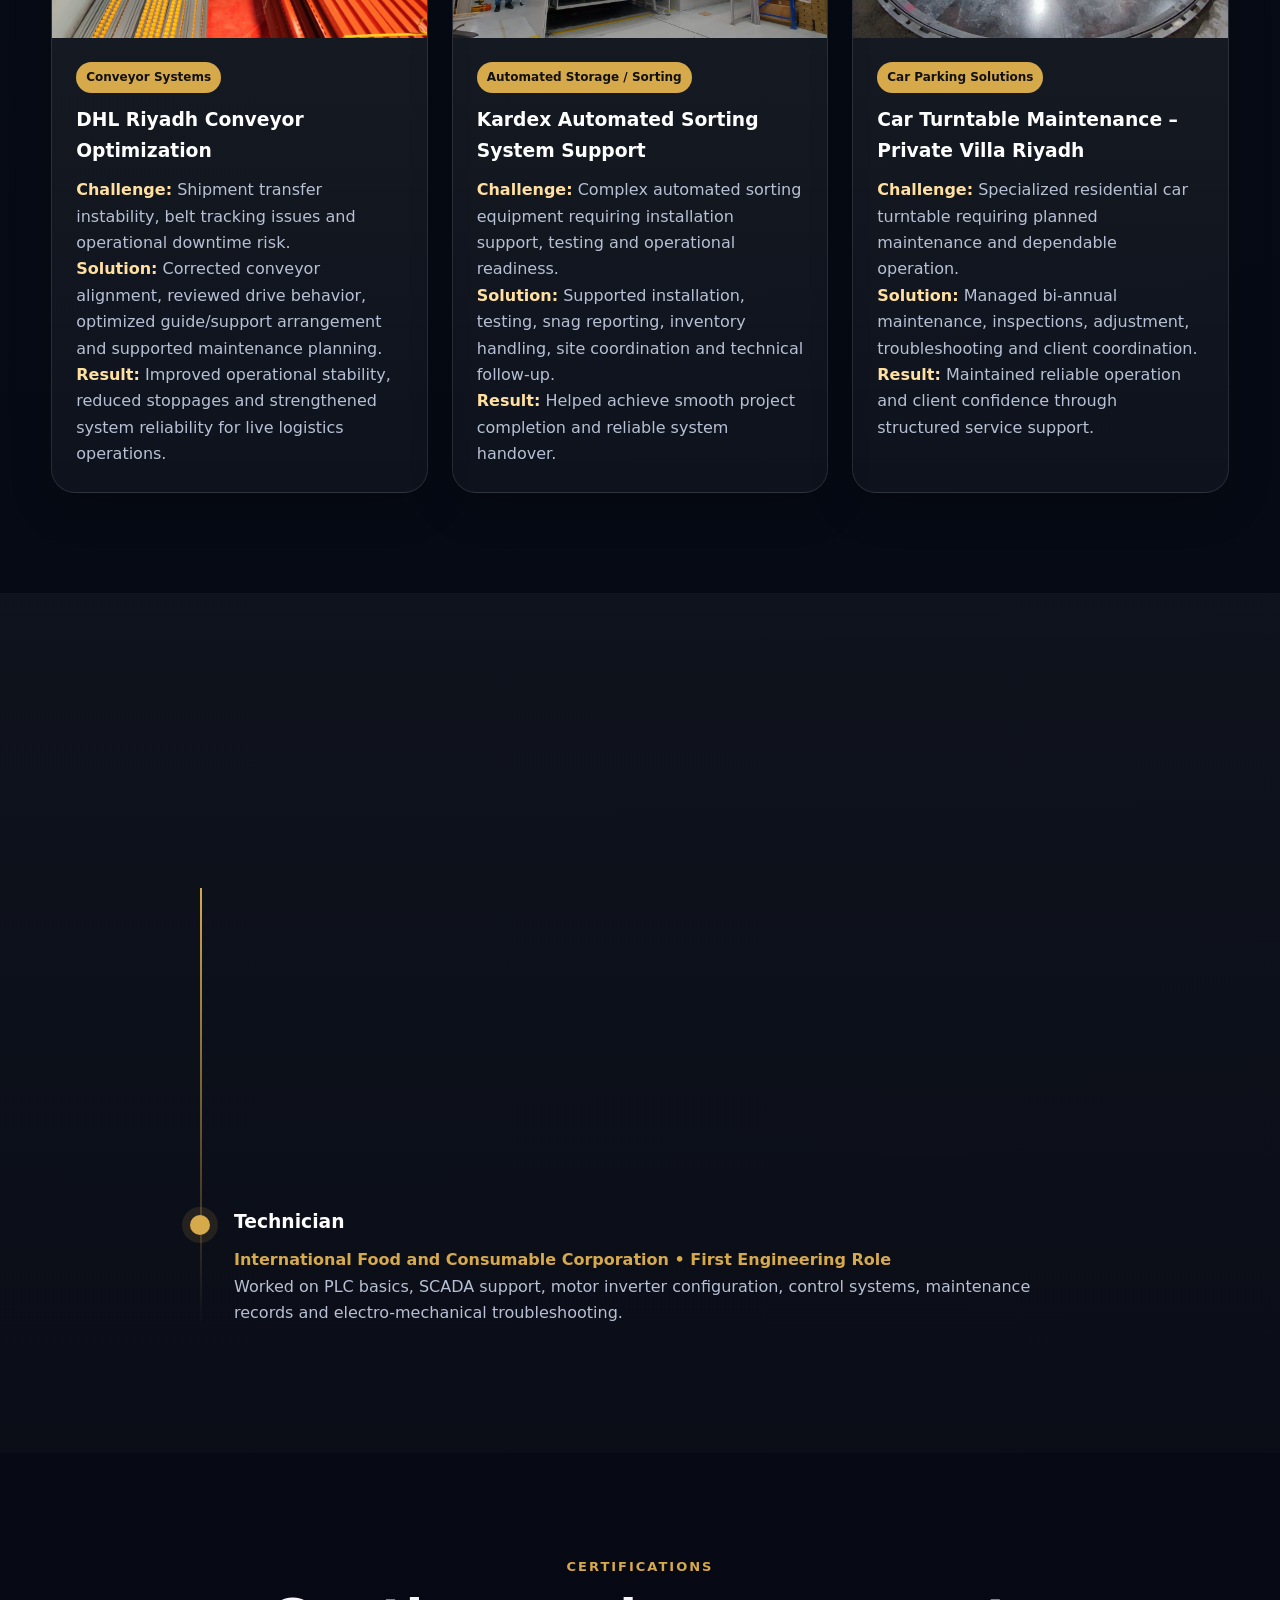
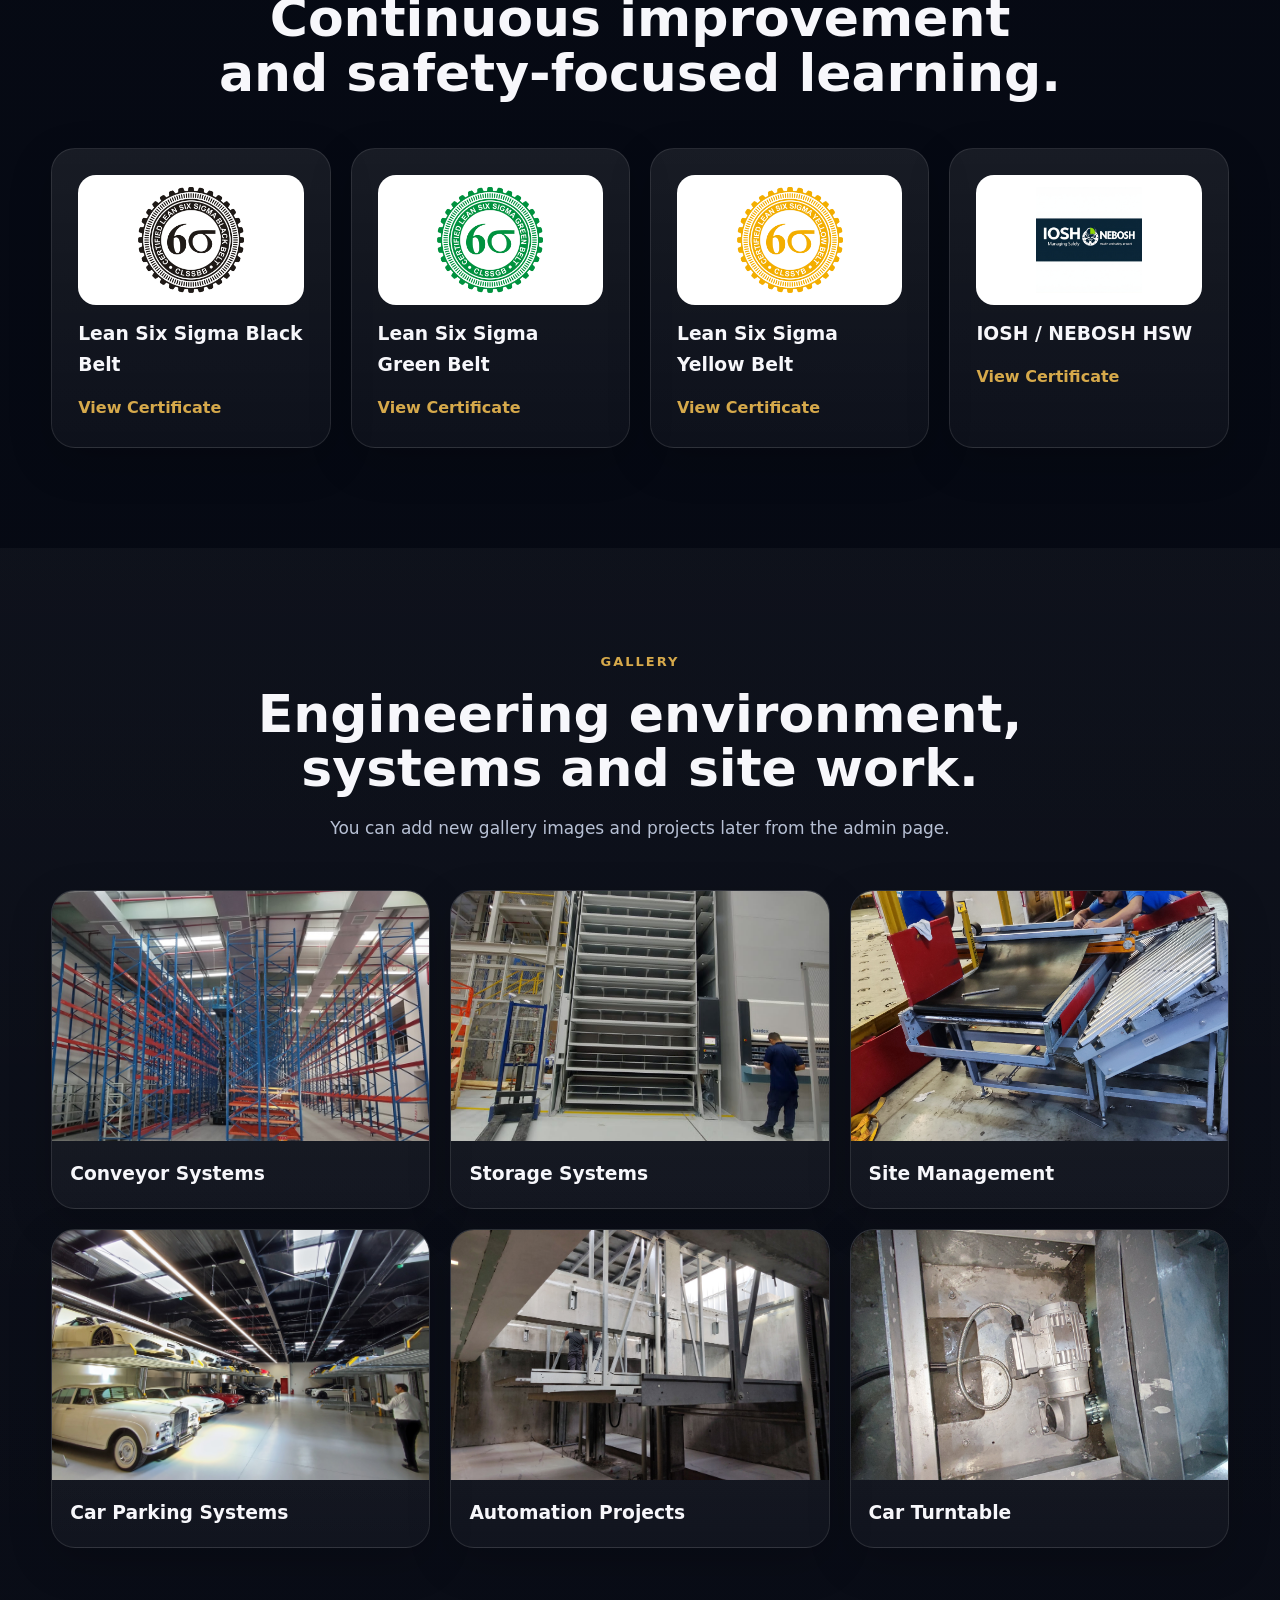
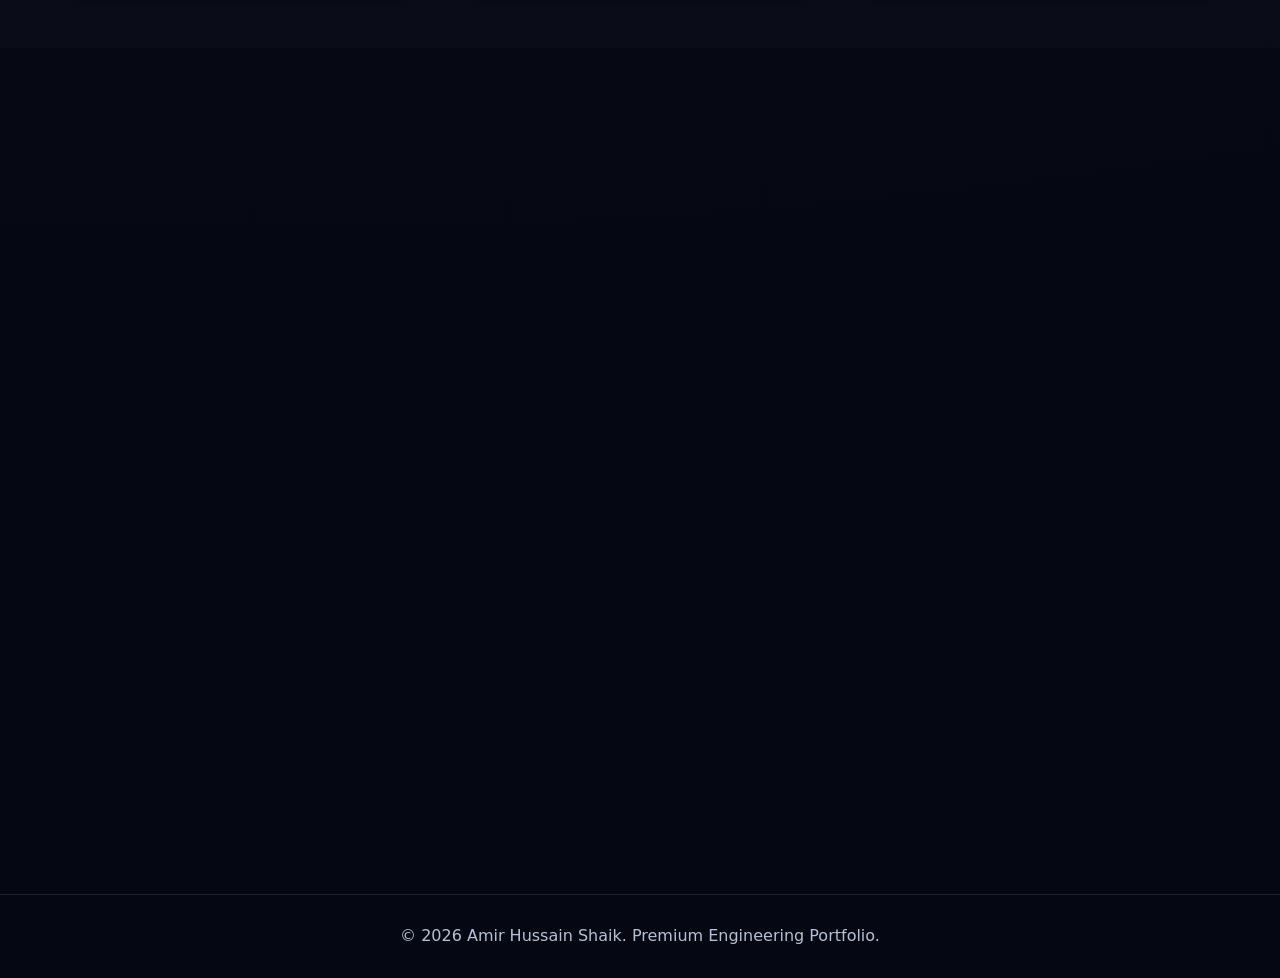
==== commit 357ca6a9: "new test repository" ====
--- a/index.html
+++ b/index.html
@@ -3,227 +3,359 @@
 <head>
   <meta charset="UTF-8" />
   <meta name="viewport" content="width=device-width, initial-scale=1.0" />
+
   <title>Amir Hussain Shaik | Senior Electrical & Automation Engineer</title>
+
+  <meta name="description" content="Premium engineering portfolio of Amir Hussain Shaik, Senior Electrical & Automation Engineer specializing in industrial automation, material handling systems and maintenance engineering." />
+
+  <!-- Google Fonts -->
   <link rel="preconnect" href="https://fonts.googleapis.com">
   <link rel="preconnect" href="https://fonts.gstatic.com" crossorigin>
-  <link href="https://fonts.googleapis.com/css2?family=Poppins:wght@300;400;500;600;700;800&display=swap" rel="stylesheet">
-  <style>
-    *{margin:0;padding:0;box-sizing:border-box}
-    html{scroll-behavior:smooth}
-    body{font-family:'Poppins',sans-serif;background:#0b1120;color:#fff;line-height:1.6}
-    a{text-decoration:none;color:inherit}
-    img{max-width:100%;display:block}
-
-    .container{width:min(1200px,92%);margin:auto}
-
-    header{
-      position:fixed;top:0;left:0;width:100%;z-index:1000;
-      background:rgba(8,15,35,.92);backdrop-filter:blur(10px);
-      border-bottom:1px solid rgba(255,255,255,.08)
-    }
-
-    nav{display:flex;justify-content:space-between;align-items:center;padding:18px 0}
-    .logo{font-size:22px;font-weight:700;color:#f5c76d}
-    .nav-links{display:flex;gap:28px;font-size:15px;font-weight:500}
-    .nav-links a:hover{color:#f5c76d}
-
-    .hero{
-      min-height:100vh;
-      display:flex;
-      align-items:center;
-      background:linear-gradient(rgba(8,15,35,.82),rgba(8,15,35,.88)),url('assets/images/header-bg.jpg') center/cover;
-      padding-top:100px;
-    }
-
-    .hero-grid{display:grid;grid-template-columns:1.3fr .7fr;gap:40px;align-items:center}
-    .tag{color:#f5c76d;font-weight:600;margin-bottom:12px}
-    h1{font-size:54px;line-height:1.1;margin-bottom:15px}
-    .subtitle{font-size:24px;color:#d9d9d9;margin-bottom:18px}
-    .hero p{font-size:17px;color:#c7c7c7;margin-bottom:28px}
-
-    .btns{display:flex;gap:16px;flex-wrap:wrap}
-    .btn{
-      padding:14px 28px;border-radius:12px;font-weight:600;
-      transition:.3s;border:1px solid transparent
-    }
-    .btn-primary{background:#f5c76d;color:#111}
-    .btn-primary:hover{transform:translateY(-2px)}
-    .btn-outline{border:1px solid #f5c76d;color:#f5c76d}
-
-    .profile-card{
-      background:rgba(255,255,255,.06);
-      border:1px solid rgba(255,255,255,.08);
-      border-radius:24px;padding:20px;
-      box-shadow:0 20px 60px rgba(0,0,0,.25)
-    }
-
-    section{padding:90px 0}
-    .section-title{text-align:center;font-size:38px;margin-bottom:14px}
-    .section-sub{text-align:center;color:#c8c8c8;max-width:760px;margin:0 auto 50px}
-
-    .stats{display:grid;grid-template-columns:repeat(4,1fr);gap:20px}
-    .card{
-      background:rgba(255,255,255,.05);
-      border:1px solid rgba(255,255,255,.08);
-      border-radius:20px;padding:28px
-    }
-    .stat-number{font-size:36px;font-weight:800;color:#f5c76d}
-
-    .grid-3{display:grid;grid-template-columns:repeat(3,1fr);gap:24px}
-    .skill-card h3{margin-bottom:10px;color:#f5c76d}
-
-    .project-card{margin-bottom:24px}
-    .project-card h3{margin-bottom:12px;color:#f5c76d}
-
-    .timeline-item{border-left:2px solid #f5c76d;padding-left:24px;margin-bottom:28px}
-    .timeline-item h3{color:#f5c76d}
-
-    .contact-box{text-align:center}
-    footer{padding:30px 0;text-align:center;color:#aaa;border-top:1px solid rgba(255,255,255,.08)}
-
-    @media(max-width:900px){
-      .hero-grid,.grid-3,.stats{grid-template-columns:1fr}
-      h1{font-size:38px}
-      .subtitle{font-size:20px}
-      .nav-links{gap:14px;font-size:13px;flex-wrap:wrap;justify-content:flex-end}
-    }
-  </style>
+
+  <link href="https://fonts.googleapis.com/css2?family=Inter:wght@400;500;600;700;800;900&display=swap" rel="stylesheet">
+
+  <!-- Main CSS -->
+  <link rel="stylesheet" href="assets/css/style.css" />
+
+  <!-- NETLIFY IDENTITY FIX -->
+  <script src="https://identity.netlify.com/v1/netlify-identity-widget.js"></script>
+
 </head>
+
 <body>
 
-<header>
-  <div class="container">
-    <nav>
-      <div class="logo">Amir Portfolio</div>
-      <div class="nav-links">
+  <!-- HEADER -->
+  <header class="site-header">
+    <div class="container nav-wrap">
+
+      <a class="brand" href="#home">
+        <span>Amir</span> Hussain
+      </a>
+
+      <button class="menu-btn" aria-label="Open menu">
+        ☰
+      </button>
+
+      <nav class="nav-links">
         <a href="#about">About</a>
-        <a href="#skills">Expertise</a>
+        <a href="#expertise">Expertise</a>
         <a href="#projects">Projects</a>
         <a href="#experience">Experience</a>
-        <a href="#certifications">Certifications</a>
+        <a href="#certifications">Certificates</a>
+        <a href="#gallery">Gallery</a>
         <a href="#contact">Contact</a>
-      </div>
-    </nav>
-  </div>
-</header>
-
-<section class="hero">
-  <div class="container hero-grid">
-    <div>
-      <div class="tag">Engineering Excellence • Industrial Automation • Project Leadership</div>
-      <h1>Amir Hussain Shaik</h1>
-      <div class="subtitle">Senior Electrical & Automation Engineer</div>
-      <p>
-        Delivering high-performance engineering solutions across Saudi Arabia, UAE, and India with 10+ years of expertise in electro-mechanical systems, material handling systems, industrial automation, and mission-critical maintenance operations.
-      </p>
-      <div class="btns">
-        <a href="#projects" class="btn btn-primary">View Projects</a>
-        <a href="#contact" class="btn btn-outline">Contact Me</a>
-      </div>
+
+        <!-- ADMIN BUTTON FIX -->
+        <a href="https://zesty-cat-159197.netlify.app/admin/index.html">
+          Admin
+        </a>
+      </nav>
+
     </div>
-
-    <div class="profile-card">
-      <img src="assets/images/about_me.jpg" alt="Amir Hussain Shaik">
+  </header>
+
+  <!-- MAIN -->
+  <main>
+
+    <!-- HERO -->
+    <section id="home" class="hero">
+      <div class="hero-bg"></div>
+
+      <div class="container hero-grid">
+
+        <div class="hero-copy reveal">
+
+          <div class="eyebrow">
+            Engineering Excellence • Site Leadership • Industrial Reliability
+          </div>
+
+          <h1 id="profile-name">
+            Amir Hussain Shaik
+          </h1>
+
+          <h2 id="profile-title">
+            Senior Electrical & Automation Engineer
+          </h2>
+
+          <p id="profile-headline" class="headline"></p>
+          <p id="profile-intro" class="intro"></p>
+
+          <div class="hero-actions">
+            <a class="btn primary" href="#projects">
+              View Projects
+            </a>
+
+            <a class="btn secondary" href="#contact">
+              Contact Me
+            </a>
+
+            <a class="btn ghost"
+               href="https://zesty-cat-159197.netlify.app/admin/index.html">
+              Admin
+            </a>
+          </div>
+
+        </div>
+
+        <div class="hero-card reveal">
+
+          <img
+            id="profile-photo"
+            src="assets/images/formal-profile.jpg"
+            alt="Amir Hussain Shaik professional photo"
+          />
+
+          <div class="photo-caption">
+            Field Leadership + Technical Execution + Client Trust
+          </div>
+
+        </div>
+      </div>
+    </section>
+
+    <!-- ABOUT -->
+    <section id="about" class="section">
+      <div class="container">
+
+        <div class="section-heading reveal">
+          <span>About</span>
+
+          <h2>
+            Built for serious engineering environments.
+          </h2>
+
+          <p id="about-text"></p>
+        </div>
+
+        <div id="stats" class="stats-grid"></div>
+
+      </div>
+    </section>
+
+    <!-- EXPERTISE -->
+    <section id="expertise" class="section alt">
+      <div class="container">
+
+        <div class="section-heading reveal">
+          <span>Core Expertise</span>
+
+          <h2>
+            Where technical skill meets site execution.
+          </h2>
+
+          <p>
+            Focused capabilities that support reliable operations,
+            stronger maintenance performance and successful project delivery.
+          </p>
+        </div>
+
+        <div id="expertise-list" class="cards-grid"></div>
+
+      </div>
+    </section>
+
+    <!-- PROJECTS -->
+    <section id="projects" class="section">
+      <div class="container">
+
+        <div class="section-heading reveal">
+          <span>Featured Projects</span>
+
+          <h2>
+            Practical solutions for real operational challenges.
+          </h2>
+
+          <p>
+            Project stories are presented in challenge–solution–result format
+            to show technical thinking and execution impact.
+          </p>
+        </div>
+
+        <div id="project-list" class="project-grid"></div>
+
+      </div>
+    </section>
+
+    <!-- EXPERIENCE -->
+    <section id="experience" class="section alt">
+      <div class="container">
+
+        <div class="section-heading reveal">
+          <span>Career Journey</span>
+
+          <h2>
+            Progressive hands-on engineering experience.
+          </h2>
+        </div>
+
+        <div id="experience-list" class="timeline"></div>
+
+      </div>
+    </section>
+
+    <!-- CERTIFICATIONS -->
+    <section id="certifications" class="section">
+      <div class="container">
+
+        <div class="section-heading reveal">
+          <span>Certifications</span>
+
+          <h2>
+            Continuous improvement and safety-focused learning.
+          </h2>
+        </div>
+
+        <div id="certification-list" class="cert-grid"></div>
+
+      </div>
+    </section>
+
+    <!-- GALLERY -->
+    <section id="gallery" class="section alt">
+      <div class="container">
+
+        <div class="section-heading reveal">
+          <span>Gallery</span>
+
+          <h2>
+            Engineering environment, systems and site work.
+          </h2>
+
+          <p>
+            You can add new gallery images and projects later
+            from the admin page.
+          </p>
+        </div>
+
+        <div id="gallery-list" class="gallery-grid"></div>
+
+      </div>
+    </section>
+
+    <!-- CONTACT -->
+   <section id="contact" class="section contact-section">
+  <div class="container contact-card reveal">
+
+    <span>Contact</span>
+
+    <h2>
+      Let’s build reliable systems and stronger operations.
+    </h2>
+
+    <p>
+      Engineering excellence is not only about solving problems —
+      it is about building trust, reliability, and long-term
+      operational success.
+    </p>
+
+    <p style="margin-top: 15px; font-weight: 500;">
+      Open to leadership roles, technical management positions,
+      project execution opportunities, and high-value engineering
+      projects across GCC and international markets.
+    </p>
+
+    <div class="contact-lines">
+
+      <!-- EMAIL -->
+      <a
+        id="email-link"
+        href="mailto:amirhussain462@gmail.com"
+      >
+        amirhussain462@gmail.com
+      </a>
+
+      <!-- PHONE -->
+      <a
+        id="phone-link"
+        href="tel:+966560668265"
+      >
+        KSA: +966 56 066 8265 | UAE: +971 54 763 7988
+      </a>
+
+      <!-- LINKEDIN -->
+      <a
+        id="linkedin-link"
+        href="https://www.linkedin.com/in/amirhussainshaik"
+        target="_blank"
+        rel="noopener"
+      >
+        LinkedIn Profile
+      </a>
+
+      <!-- LOCATION -->
+      <span id="location-text">
+        Riyadh, Saudi Arabia | Available for KSA, UAE &
+        International Projects
+      </span>
+
     </div>
+
+    <!-- EXTRA ACTION BUTTONS -->
+    <div class="hero-actions" style="margin-top: 30px;">
+
+      <!-- WHATSAPP DIRECT -->
+      <a
+        class="btn primary"
+        href="https://wa.me/966560668265"
+        target="_blank"
+      >
+        WhatsApp Direct
+      </a>
+
+      <!-- DOWNLOAD CV -->
+      <a
+        class="btn secondary"
+        href="assets/files/Amir_Hussain_CV.pdf"
+        download
+      >
+        Download Resume
+      </a>
+
+    </div>
+
   </div>
 </section>
 
-<section id="about">
-  <div class="container">
-    <h2 class="section-title">About Me</h2>
-    <p class="section-sub">
-      Electrical & Maintenance Engineer with strong experience in conveyor systems, automated storage systems, car parking systems, cranes, ETVs, PLC troubleshooting, installation, commissioning, preventive maintenance, and project execution.
-    </p>
-
-    <div class="stats">
-      <div class="card"><div class="stat-number">10+</div><p>Years Experience</p></div>
-      <div class="card"><div class="stat-number">50+</div><p>Major Projects</p></div>
-      <div class="card"><div class="stat-number">100+</div><p>Critical Breakdowns Solved</p></div>
-      <div class="card"><div class="stat-number">98%</div><p>Client Satisfaction</p></div>
+  </main>
+
+  <!-- FOOTER -->
+  <footer>
+    <div class="container">
+      © 2026 Amir Hussain Shaik. Premium Engineering Portfolio.
     </div>
-  </div>
-</section>
-
-<section id="skills">
-  <div class="container">
-    <h2 class="section-title">Core Expertise</h2>
-    <div class="grid-3">
-      <div class="card skill-card"><h3>Industrial Automation</h3><p>PLC systems, SCADA, controls, relay logic and troubleshooting.</p></div>
-      <div class="card skill-card"><h3>Material Handling Systems</h3><p>Conveyors, ETV, EMS, storage systems and airport logistics solutions.</p></div>
-      <div class="card skill-card"><h3>Project Execution</h3><p>Installation, commissioning, shutdown planning and site leadership.</p></div>
-      <div class="card skill-card"><h3>Client Coordination</h3><p>Technical discussions, reporting, approvals and vendor management.</p></div>
-      <div class="card skill-card"><h3>Maintenance Engineering</h3><p>Preventive, corrective and breakdown maintenance with root cause analysis.</p></div>
-      <div class="card skill-card"><h3>Lean Six Sigma</h3><p>Process optimization, downtime reduction and operational efficiency.</p></div>
-    </div>
-  </div>
-</section>
-
-<section id="projects">
-  <div class="container">
-    <h2 class="section-title">Featured Projects</h2>
-    <div class="card project-card">
-      <h3>DHL Riyadh Conveyor Optimization</h3>
-      <p><strong>Challenge:</strong> Belt flipping and shipment transfer failures causing downtime.</p>
-      <p><strong>Solution:</strong> Conveyor alignment, drive correction, guide optimization and preventive maintenance strategy.</p>
-      <p><strong>Result:</strong> Stable operation restored with improved shipment flow and reduced stoppages.</p>
-    </div>
-
-    <div class="card project-card">
-      <h3>Kardex Installation & Maintenance</h3>
-      <p><strong>Scope:</strong> Installation, troubleshooting and support for automated material sorting systems.</p>
-    </div>
-  </div>
-</section>
-
-<section id="experience">
-  <div class="container">
-    <h2 class="section-title">Career Journey</h2>
-
-    <div class="timeline-item">
-      <h3>ALS Logistic Solutions – Lead Engineer</h3>
-      <p>Managing client sites, troubleshooting, installation, maintenance, team coordination and project execution across KSA & UAE.</p>
-    </div>
-
-    <div class="timeline-item">
-      <h3>EKFC – Senior Technician</h3>
-      <p>Shift handling, preventive maintenance, reporting, team leadership and system reliability support.</p>
-    </div>
-
-    <div class="timeline-item">
-      <h3>IFCG – Technician</h3>
-      <p>PLC basics, SCADA support, electrical maintenance and industrial equipment troubleshooting.</p>
-    </div>
-  </div>
-</section>
-
-<section id="certifications">
-  <div class="container">
-    <h2 class="section-title">Certifications</h2>
-    <div class="grid-3">
-      <div class="card">Lean Six Sigma Yellow Belt</div>
-      <div class="card">Lean Six Sigma Green Belt</div>
-      <div class="card">Lean Six Sigma Black Belt</div>
-      <div class="card">IOSH Managing Safely</div>
-      <div class="card">NEBOSH HSW</div>
-    </div>
-  </div>
-</section>
-
-<section id="contact">
-  <div class="container contact-box">
-    <h2 class="section-title">Let’s Connect</h2>
-    <p class="section-sub">
-      Engineering excellence is not only about solving problems — it is about building trust, reliability, and long-term operational success.
-    </p>
-    <p>Email: your-email@example.com</p>
-    <p>LinkedIn: Add your LinkedIn profile</p>
-    <p>Location: Riyadh / Dubai / Jeddah</p>
-  </div>
-</section>
-
-<footer>
-  © 2026 Amir Hussain Shaik | Premium Engineering Portfolio
-</footer>
-
+  </footer>
+
+  <!-- NETLIFY IDENTITY FINAL FIX -->
+<!-- MAIN JS -->
+<script src="assets/js/script.js"></script>
+
+<!-- NETLIFY IDENTITY FINAL FIX -->
+<script>
+  document.addEventListener("DOMContentLoaded", function () {
+    if (window.netlifyIdentity) {
+      window.netlifyIdentity.init();
+
+      setTimeout(function () {
+        const hash = window.location.hash;
+
+        if (hash && hash.includes("recovery_token")) {
+          window.netlifyIdentity.open("recovery");
+        }
+
+        if (hash && (
+          hash.includes("confirmation_token") ||
+          hash.includes("invite_token")
+        )) {
+          window.netlifyIdentity.open("signup");
+        }
+      }, 1000);
+
+      window.netlifyIdentity.on("login", function () {
+        window.location.href =
+          "https://zesty-cat-159197.netlify.app/admin/index.html";
+      });
+    }
+  });
+</script>
 </body>
 </html>
--- a/assets/css/style.css
+++ b/assets/css/style.css
@@ -0,0 +1,2 @@
+:root{--bg:#070b15;--panel:#0e1728;--panel2:#121d32;--text:#f7f7fb;--muted:#b7c0d4;--gold:#d6a94b;--gold2:#ffe0a0;--line:rgba(255,255,255,.10);--shadow:0 24px 70px rgba(0,0,0,.35)}
+*{box-sizing:border-box;margin:0;padding:0}html{scroll-behavior:smooth;scroll-padding-top:86px}body{font-family:Inter,system-ui,Arial,sans-serif;background:radial-gradient(circle at 20% 0%,#17233b 0,#070b15 35%,#050812 100%);color:var(--text);line-height:1.65}a{text-decoration:none;color:inherit}img{max-width:100%;display:block}.container{width:min(1180px,92%);margin:auto}.site-header{position:fixed;inset:0 0 auto 0;z-index:20;background:rgba(7,11,21,.82);backdrop-filter:blur(16px);border-bottom:1px solid var(--line)}.nav-wrap{display:flex;justify-content:space-between;align-items:center;min-height:76px}.brand{font-weight:900;letter-spacing:.4px;font-size:22px}.brand span,.section-heading span,.contact-card span{color:var(--gold)}.nav-links{display:flex;gap:24px;align-items:center;font-size:14px;font-weight:700;color:#dfe6f7}.nav-links a{opacity:.86}.nav-links a:hover{color:var(--gold);opacity:1}.menu-btn{display:none;background:none;border:1px solid var(--line);color:var(--text);border-radius:10px;padding:8px 12px;font-size:22px}.hero{position:relative;min-height:100vh;display:flex;align-items:center;overflow:hidden;padding:120px 0 70px}.hero-bg{position:absolute;inset:0;background:linear-gradient(90deg,rgba(7,11,21,.95),rgba(7,11,21,.72)),var(--hero-image, url('../images/header-bg.jpg')) center/cover;opacity:.9}.hero:after{content:"";position:absolute;inset:auto -15% -40% auto;width:700px;height:700px;background:radial-gradient(circle,rgba(214,169,75,.18),transparent 65%)}.hero-grid{position:relative;z-index:1;display:grid;grid-template-columns:1.25fr .75fr;gap:50px;align-items:center}.eyebrow{color:var(--gold2);font-weight:800;margin-bottom:14px;letter-spacing:.4px}.hero h1{font-size:clamp(44px,7vw,82px);line-height:.98;font-weight:900;margin-bottom:14px}.hero h2{font-size:clamp(22px,3vw,34px);color:#e6edf8;margin-bottom:8px}.headline{color:var(--gold);font-weight:800;font-size:18px;margin-bottom:18px}.intro{color:var(--muted);font-size:18px;max-width:760px}.hero-actions{display:flex;gap:14px;flex-wrap:wrap;margin-top:32px}.btn{padding:14px 22px;border-radius:14px;font-weight:900;border:1px solid var(--line);transition:.25s}.btn:hover{transform:translateY(-3px)}.primary{background:linear-gradient(135deg,var(--gold),var(--gold2));color:#111}.secondary{background:rgba(255,255,255,.08);color:#fff}.ghost{color:var(--gold);background:rgba(214,169,75,.08);border-color:rgba(214,169,75,.35)}.hero-card{background:linear-gradient(180deg,rgba(255,255,255,.10),rgba(255,255,255,.04));border:1px solid var(--line);border-radius:32px;padding:18px;box-shadow:var(--shadow);transform:rotate(1deg)}.hero-card img{border-radius:24px;aspect-ratio:4/5;object-fit:cover;object-position:center top}.photo-caption{margin-top:16px;text-align:center;color:var(--gold2);font-weight:800;font-size:14px}.section{padding:100px 0}.alt{background:linear-gradient(180deg,rgba(255,255,255,.035),rgba(255,255,255,.015))}.section-heading{max-width:850px;margin:0 auto 48px;text-align:center}.section-heading span{font-weight:900;text-transform:uppercase;letter-spacing:2px;font-size:13px}.section-heading h2{font-size:clamp(32px,5vw,52px);line-height:1.05;margin:12px 0 18px}.section-heading p{color:var(--muted);font-size:17px}.stats-grid,.cards-grid,.cert-grid{display:grid;grid-template-columns:repeat(4,1fr);gap:20px}.cards-grid{grid-template-columns:repeat(3,1fr)}.stat,.expertise-card,.project-card,.cert-card,.gallery-item,.contact-card{background:linear-gradient(180deg,rgba(255,255,255,.075),rgba(255,255,255,.035));border:1px solid var(--line);border-radius:24px;padding:26px;box-shadow:0 14px 44px rgba(0,0,0,.18)}.stat strong{font-size:38px;color:var(--gold);display:block}.stat span,.expertise-card p,.project-card p,.timeline p{color:var(--muted)}.expertise-card h3,.project-card h3,.timeline h3{color:#fff;margin-bottom:10px}.expertise-card:before{content:"◆";color:var(--gold);font-size:22px}.project-grid{display:grid;grid-template-columns:repeat(3,1fr);gap:24px}.project-card{padding:0;overflow:hidden}.project-card img{height:220px;width:100%;object-fit:cover}.project-body{padding:24px}.chip{display:inline-block;color:#111;background:var(--gold);padding:6px 10px;border-radius:999px;font-weight:900;font-size:12px;margin-bottom:12px}.label{color:var(--gold2);font-weight:900}.timeline{max-width:900px;margin:auto;position:relative}.timeline:before{content:"";position:absolute;left:10px;top:0;bottom:0;width:2px;background:linear-gradient(var(--gold),transparent)}.timeline-item{position:relative;margin:0 0 26px 0;padding-left:44px}.timeline-item:before{content:"";position:absolute;left:0;top:8px;width:20px;height:20px;border-radius:50%;background:var(--gold);box-shadow:0 0 0 8px rgba(214,169,75,.12)}.period{color:var(--gold);font-weight:900}.cert-grid{grid-template-columns:repeat(4,1fr)}.cert-card{display:flex;flex-direction:column;gap:14px}.cert-card img{height:130px;object-fit:contain;background:#fff;border-radius:18px;padding:12px}.cert-card a{color:var(--gold);font-weight:900}.gallery-grid{display:grid;grid-template-columns:repeat(3,1fr);gap:20px}.gallery-item{padding:0;overflow:hidden}.gallery-item img{height:250px;width:100%;object-fit:cover;transition:.35s}.gallery-item:hover img{transform:scale(1.06)}.gallery-item h3{padding:18px}.contact-section{padding-bottom:110px}.contact-card{text-align:center;max-width:920px;margin:auto;padding:52px}.contact-card h2{font-size:clamp(32px,5vw,52px);line-height:1.05;margin:12px 0 18px}.contact-card p{color:var(--muted);font-size:18px}.contact-lines{display:flex;flex-wrap:wrap;justify-content:center;gap:12px;margin-top:28px}.contact-lines a,.contact-lines span{border:1px solid var(--line);padding:12px 16px;border-radius:999px;color:#e7edf8;background:rgba(255,255,255,.05)}footer{border-top:1px solid var(--line);padding:28px 0;text-align:center;color:var(--muted)}.reveal{opacity:0;transform:translateY(22px);transition:.7s ease}.reveal.visible{opacity:1;transform:translateY(0)}@media(max-width:940px){.menu-btn{display:block}.nav-links{position:absolute;top:76px;right:4%;left:4%;display:none;flex-direction:column;background:rgba(10,17,31,.98);border:1px solid var(--line);padding:18px;border-radius:18px}.nav-links.open{display:flex}.hero-grid,.project-grid,.cards-grid,.stats-grid,.cert-grid,.gallery-grid{grid-template-columns:1fr}.hero{padding-top:110px}.hero-card{max-width:420px;margin:auto}.section{padding:76px 0}}
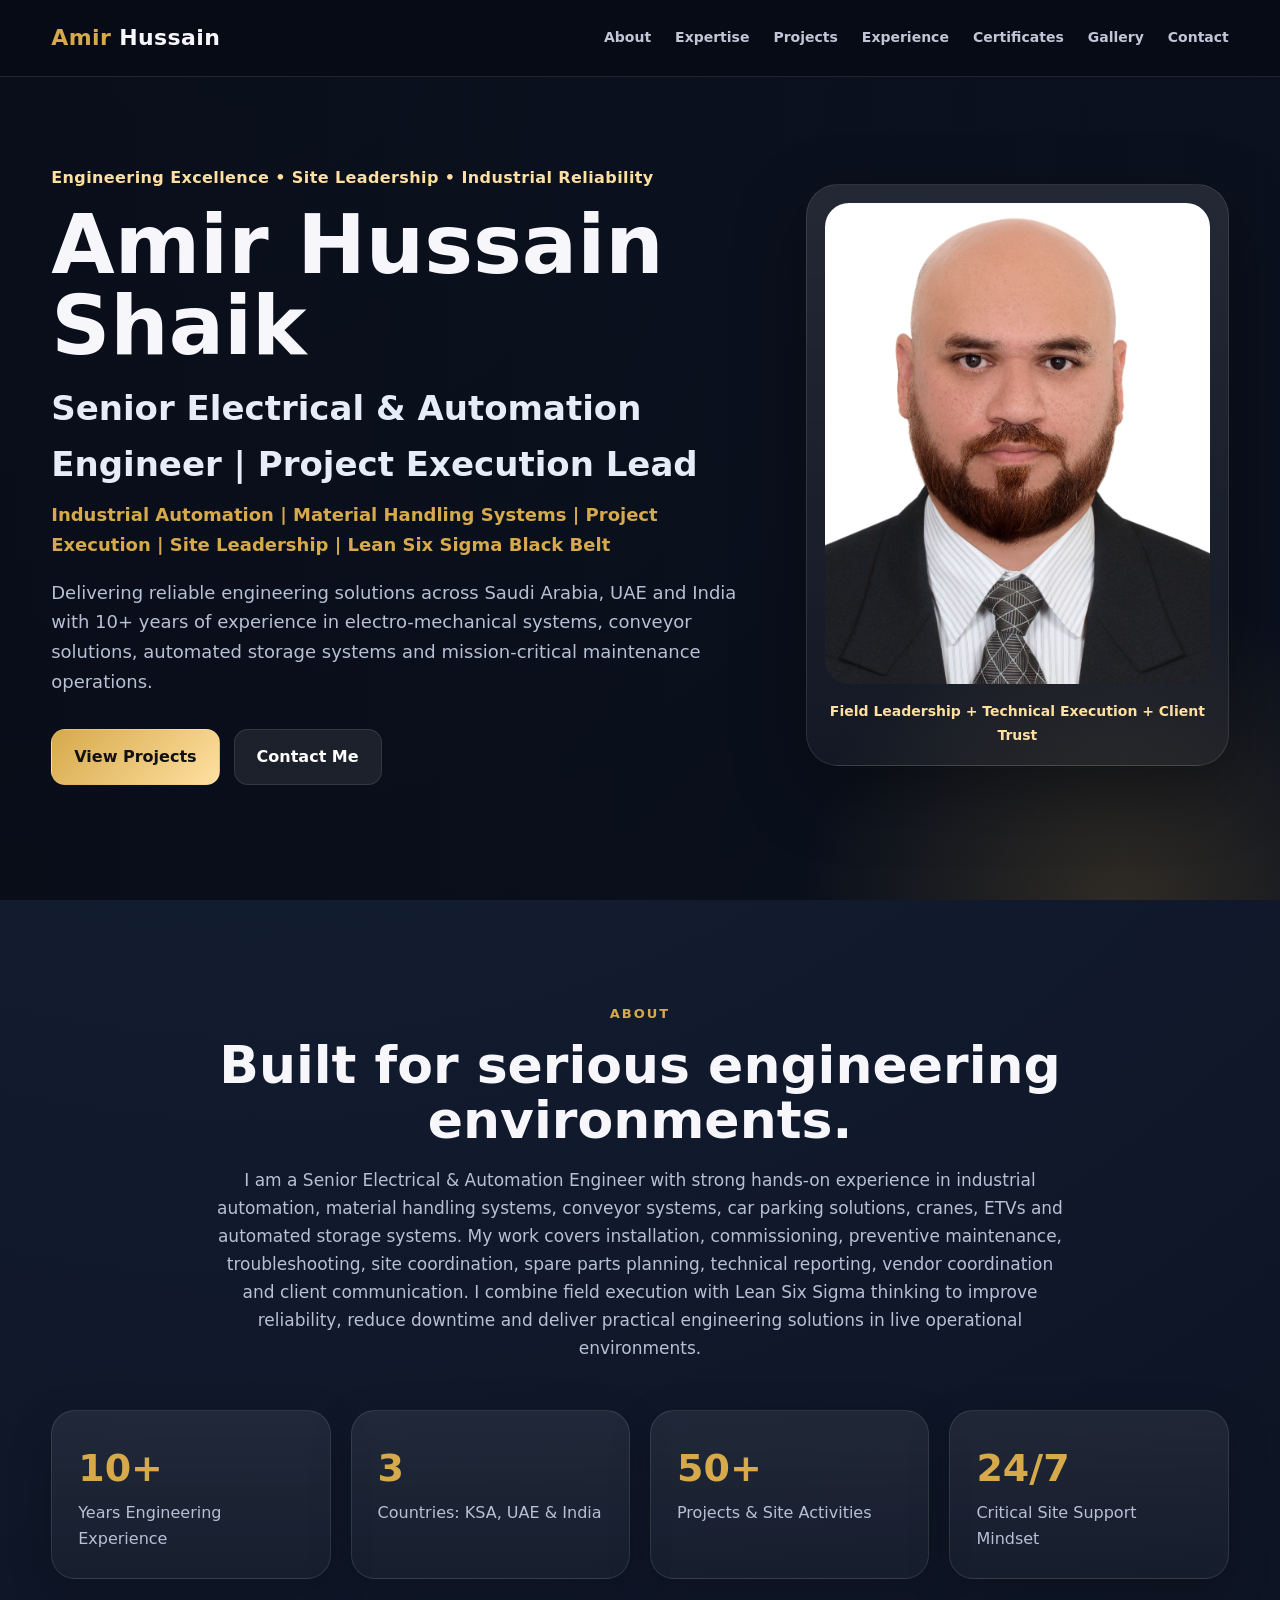
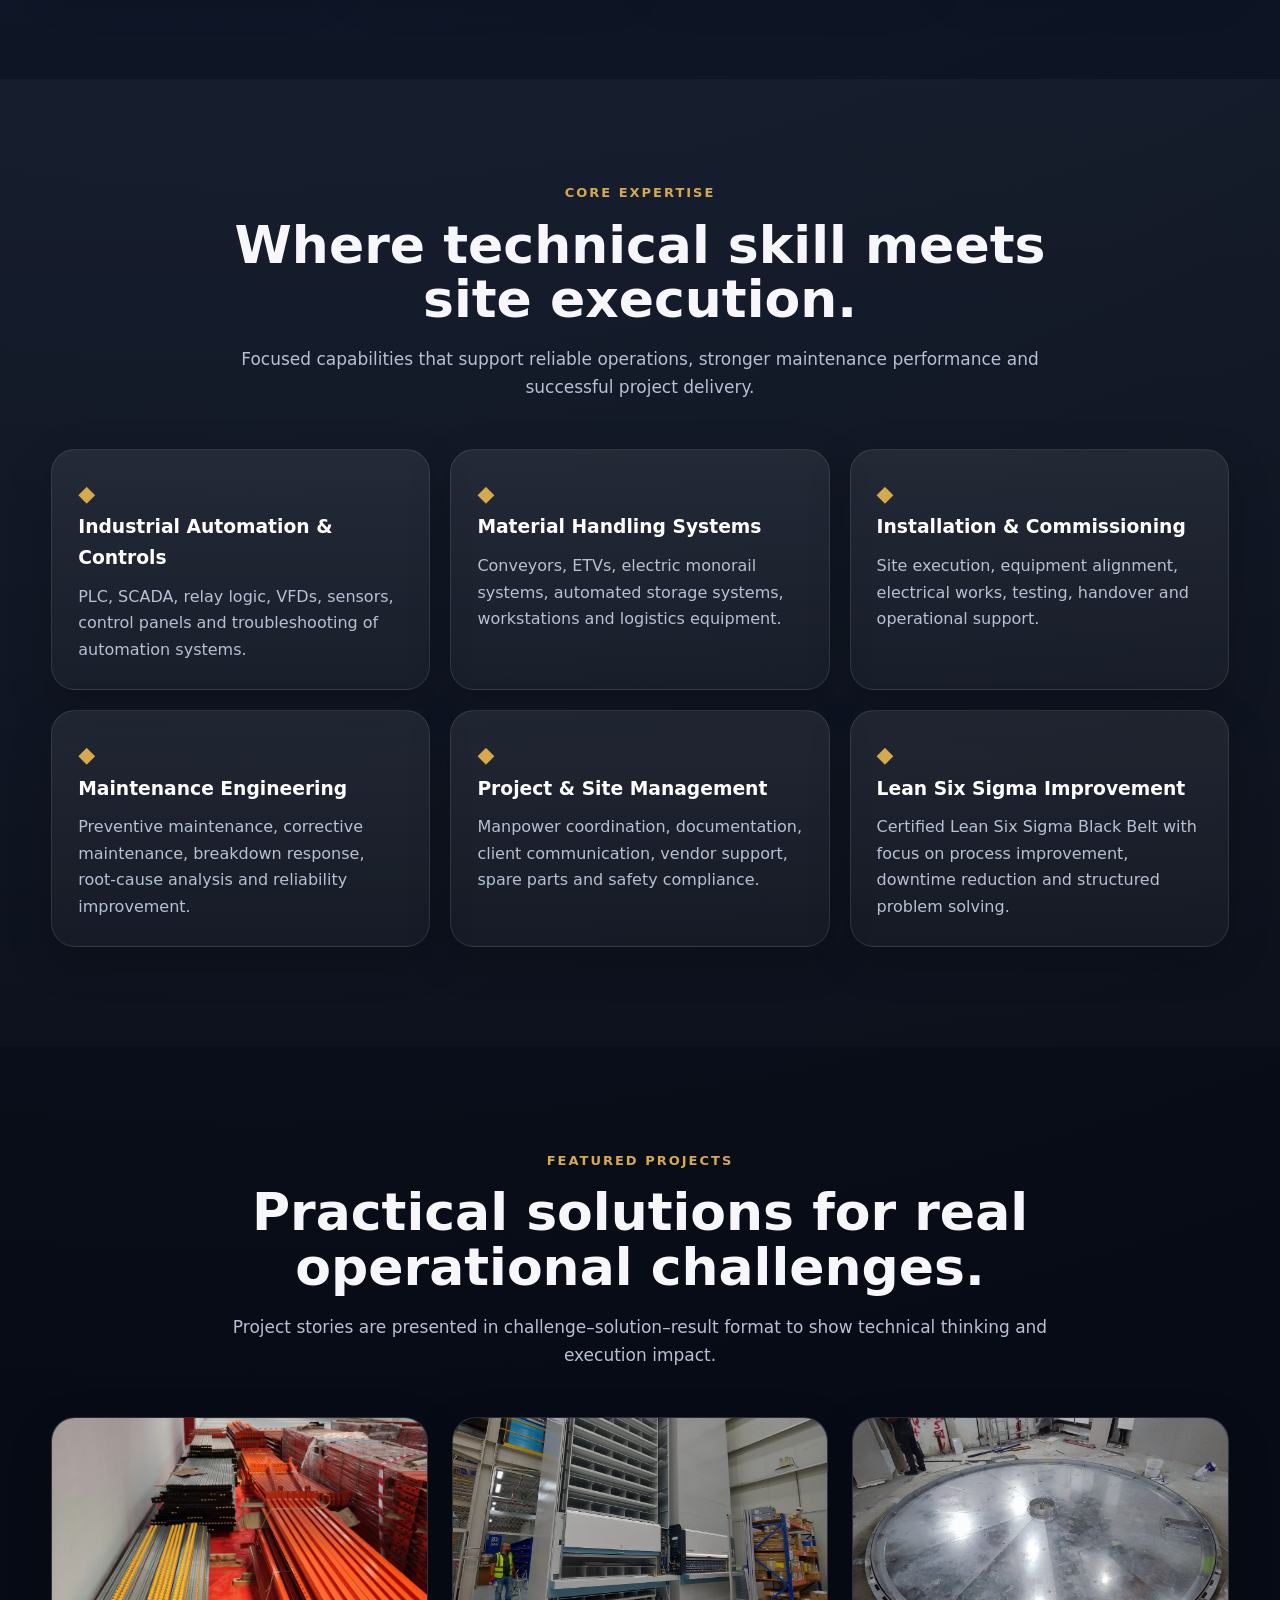
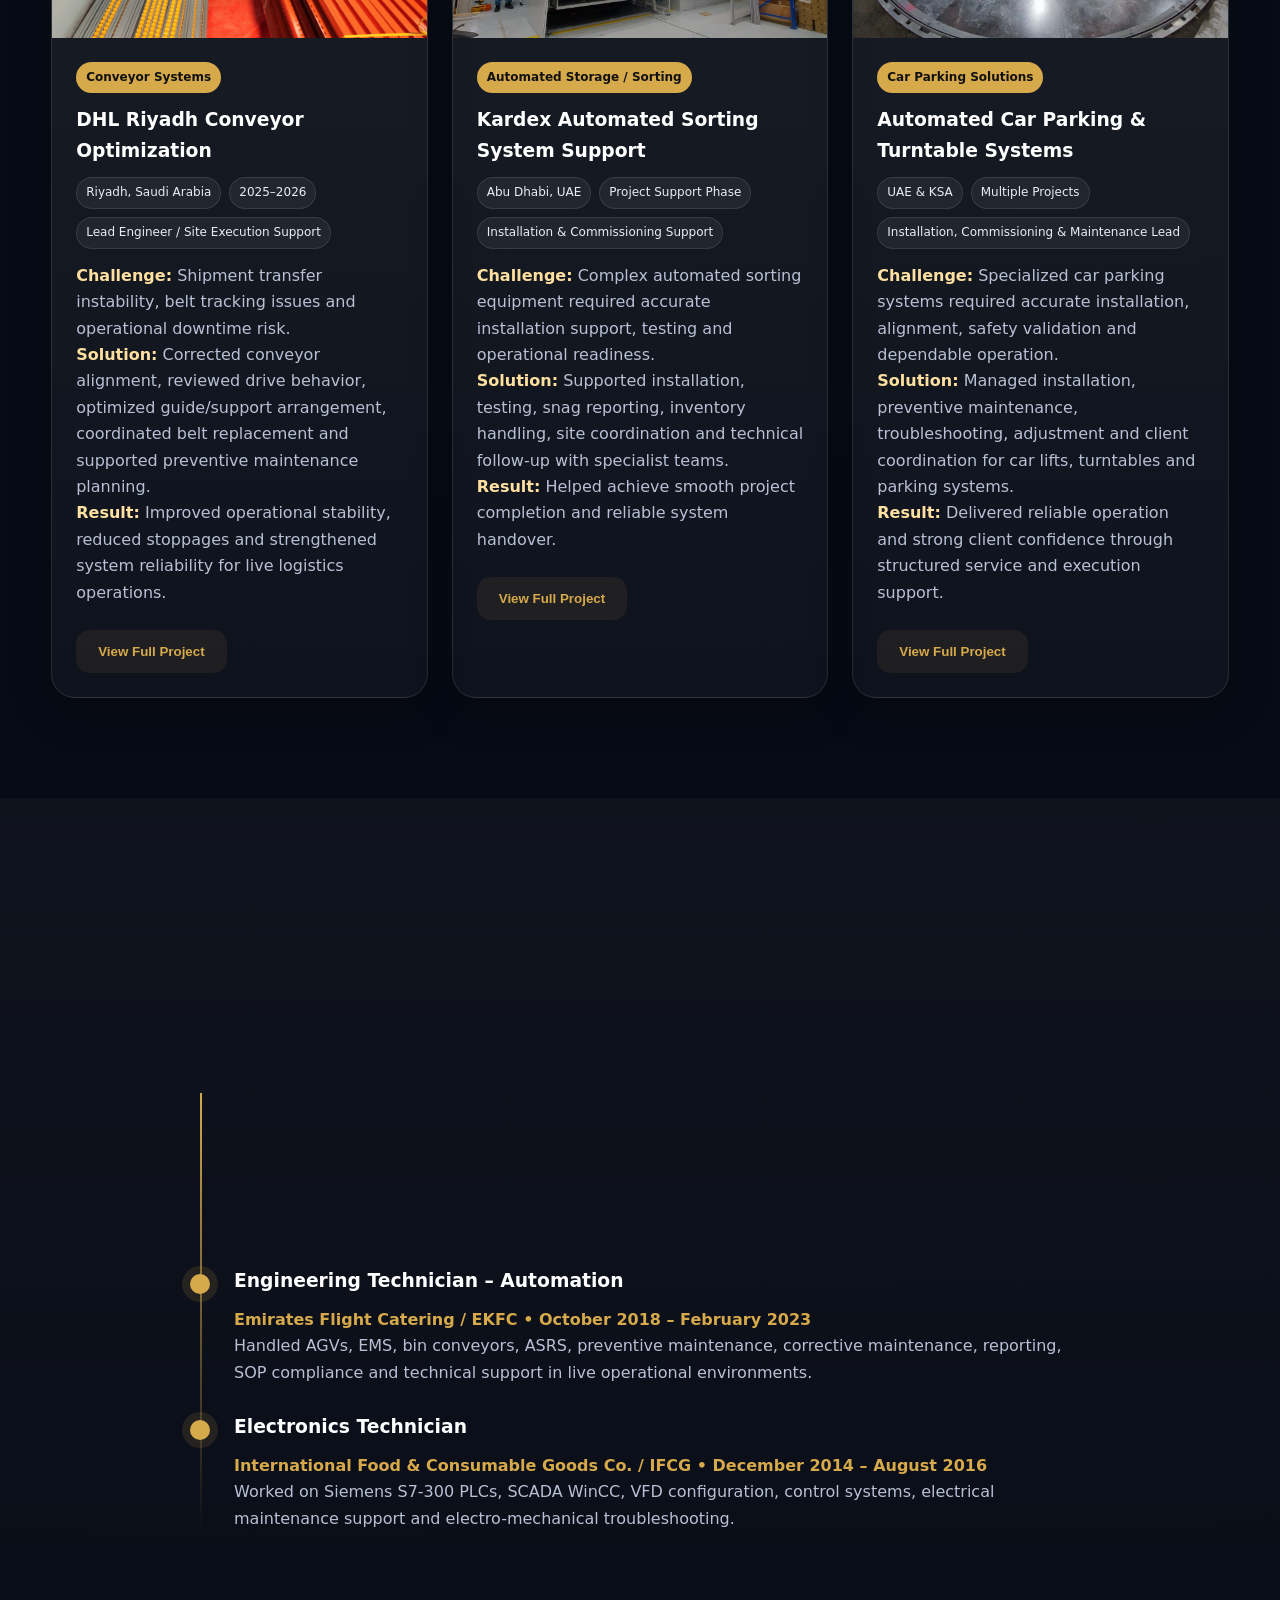
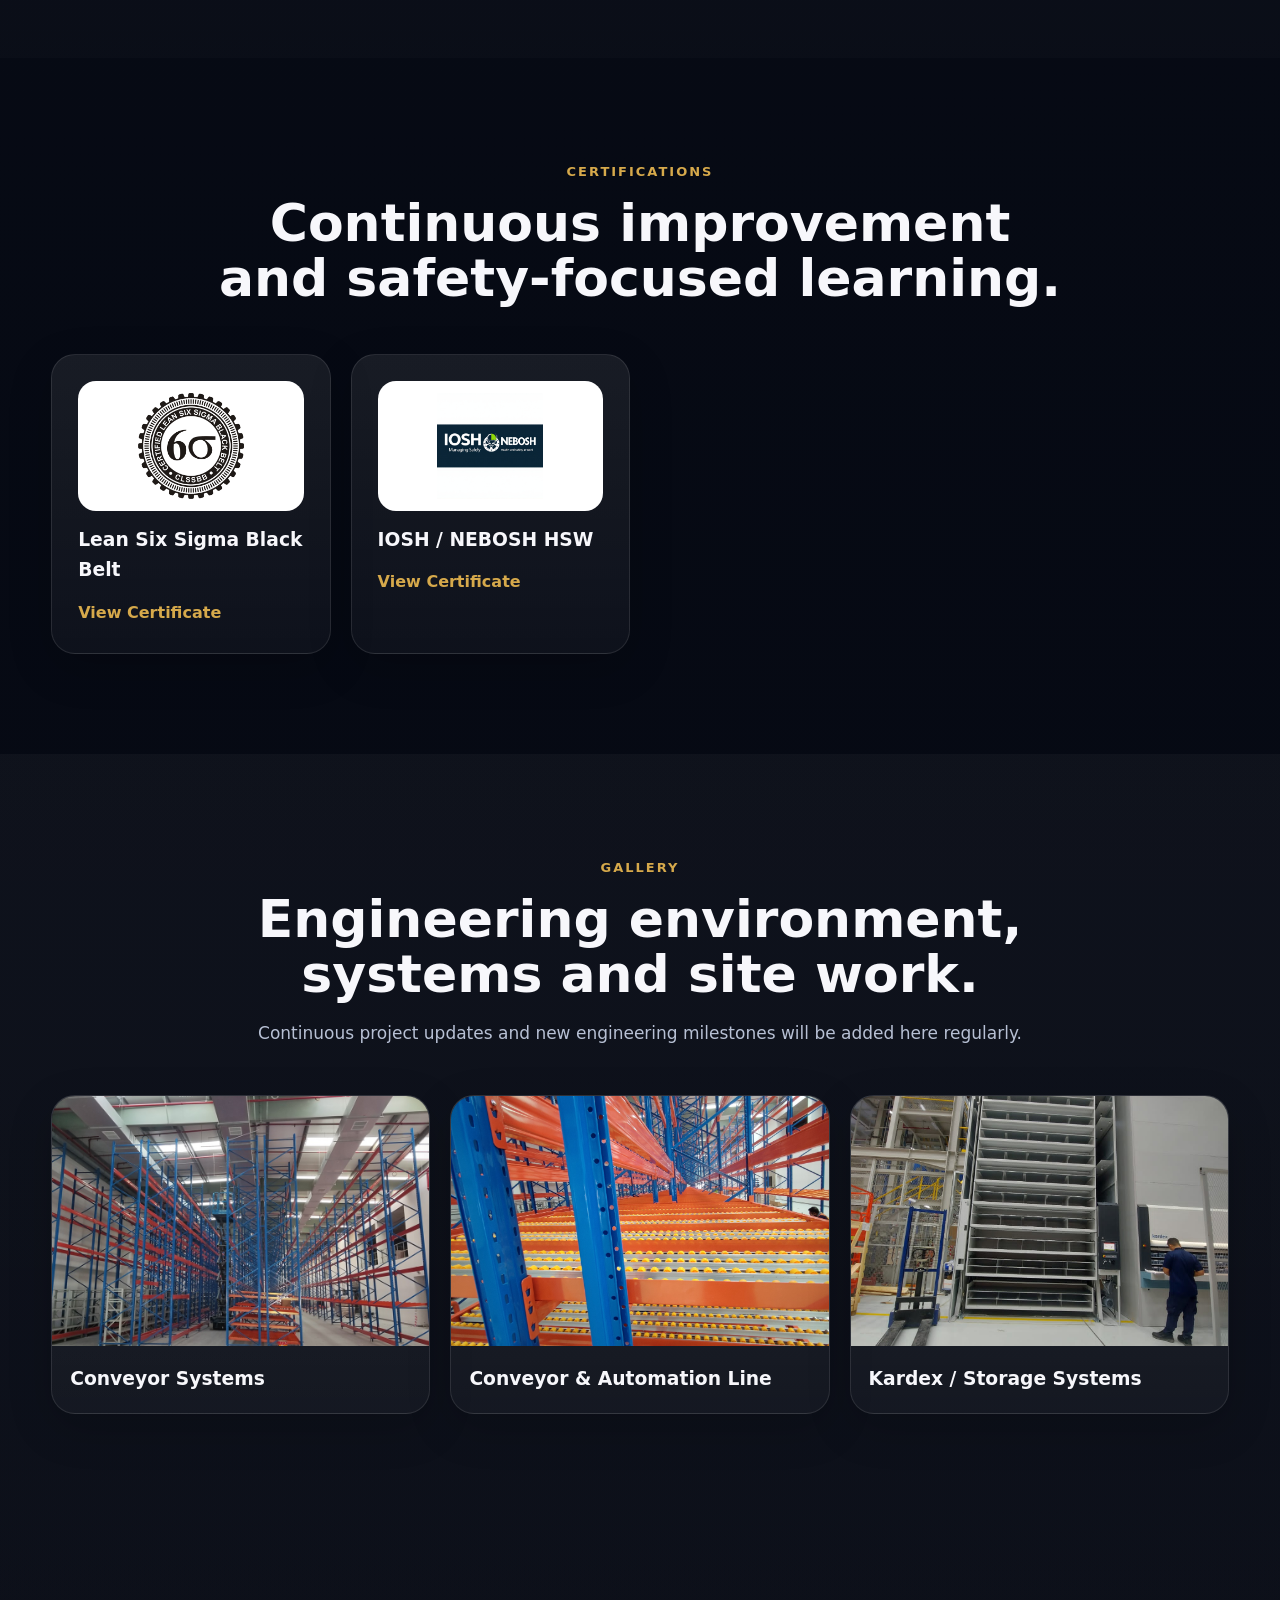
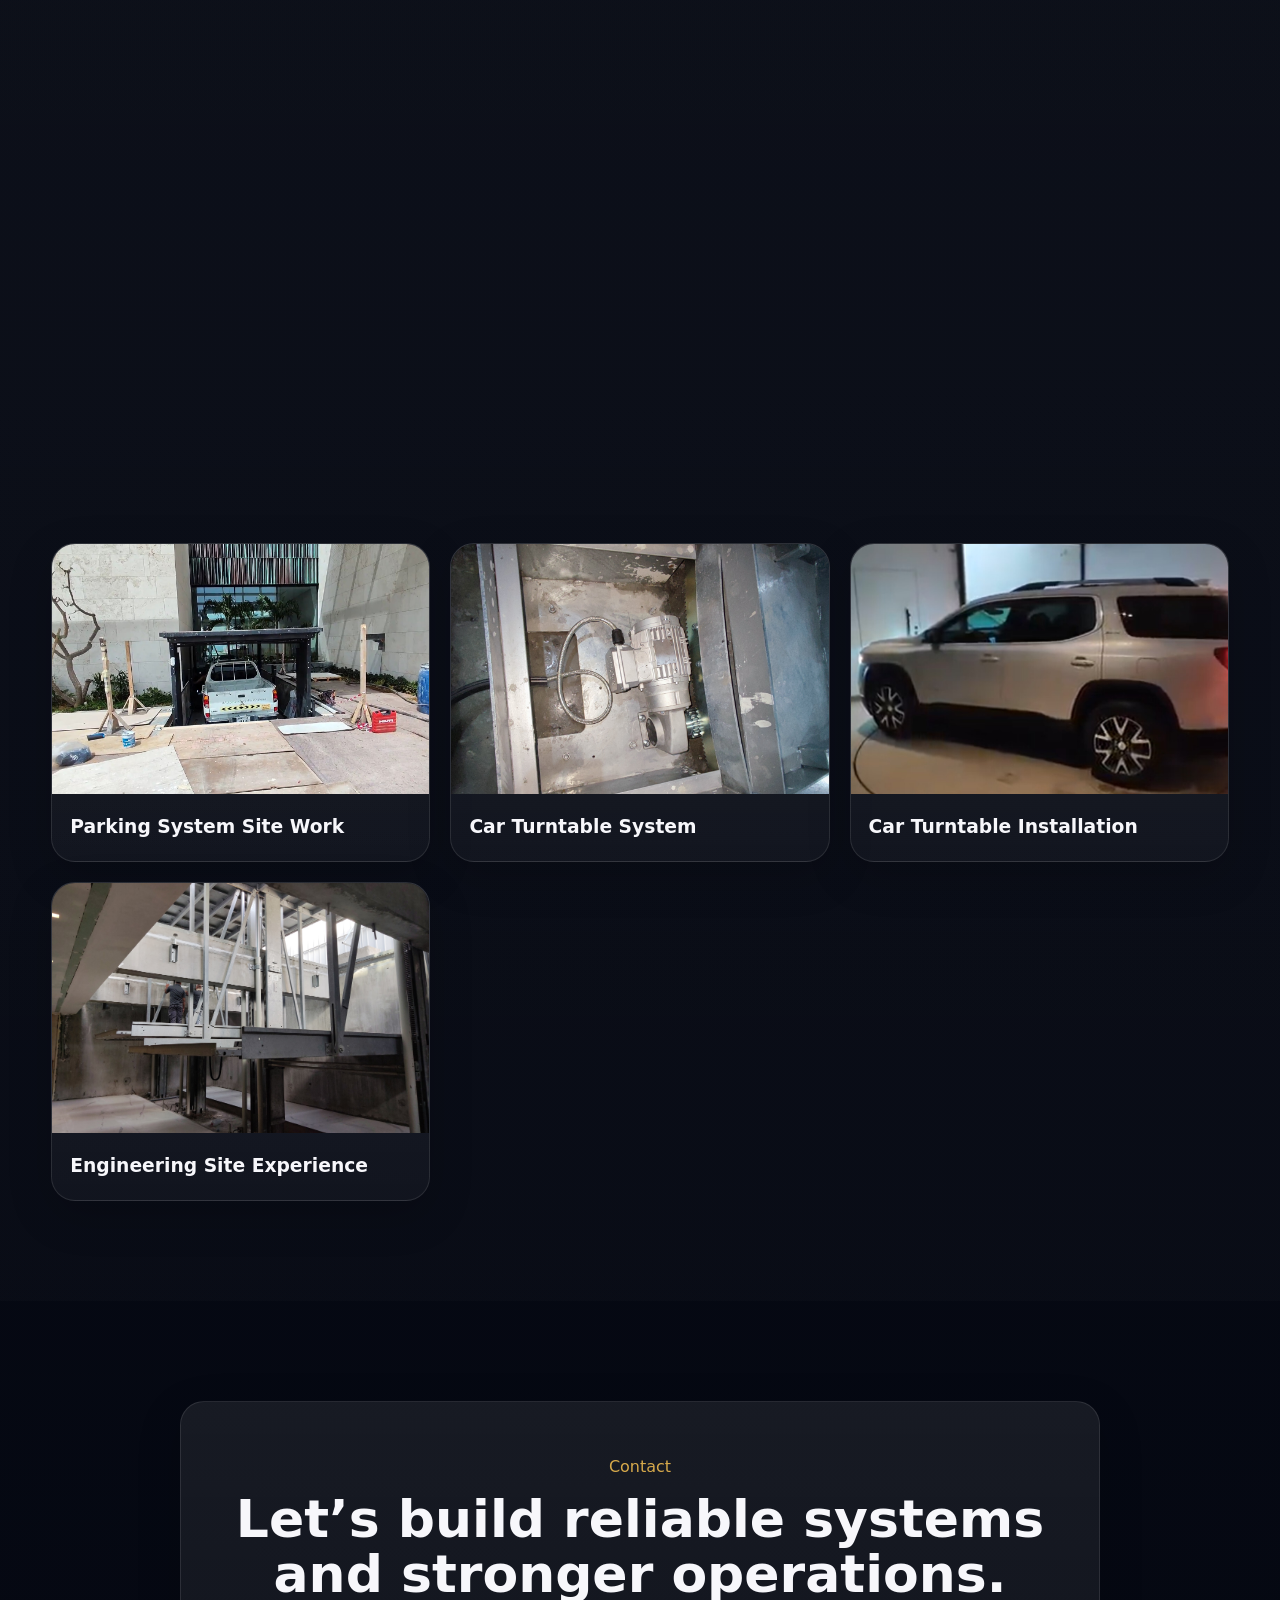
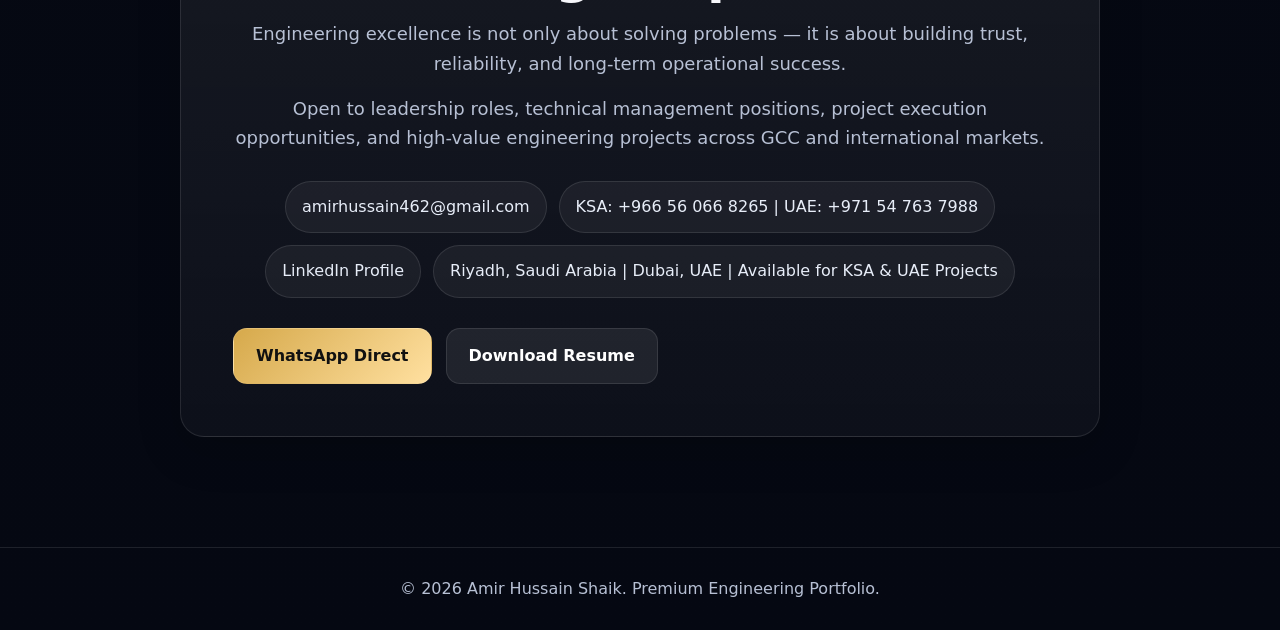
==== commit 23673d06: "New Test 1" ====
--- a/index.html
+++ b/index.html
@@ -16,10 +16,6 @@
 
   <!-- Main CSS -->
   <link rel="stylesheet" href="assets/css/style.css" />
-
-  <!-- NETLIFY IDENTITY FIX -->
-  <script src="https://identity.netlify.com/v1/netlify-identity-widget.js"></script>
-
 </head>
 
 <body>
@@ -44,11 +40,6 @@
         <a href="#certifications">Certificates</a>
         <a href="#gallery">Gallery</a>
         <a href="#contact">Contact</a>
-
-        <!-- ADMIN BUTTON FIX -->
-        <a href="https://zesty-cat-159197.netlify.app/admin/index.html">
-          Admin
-        </a>
       </nav>
 
     </div>
@@ -87,11 +78,6 @@
 
             <a class="btn secondary" href="#contact">
               Contact Me
-            </a>
-
-            <a class="btn ghost"
-               href="https://zesty-cat-159197.netlify.app/admin/index.html">
-              Admin
             </a>
           </div>
 
@@ -222,8 +208,7 @@
           </h2>
 
           <p>
-            You can add new gallery images and projects later
-            from the admin page.
+            Continuous project updates and new engineering milestones will be added here regularly.
           </p>
         </div>
 
@@ -233,90 +218,44 @@
     </section>
 
     <!-- CONTACT -->
-   <section id="contact" class="section contact-section">
-  <div class="container contact-card reveal">
-
-    <span>Contact</span>
-
-    <h2>
-      Let’s build reliable systems and stronger operations.
-    </h2>
-
-    <p>
-      Engineering excellence is not only about solving problems —
-      it is about building trust, reliability, and long-term
-      operational success.
-    </p>
-
-    <p style="margin-top: 15px; font-weight: 500;">
-      Open to leadership roles, technical management positions,
-      project execution opportunities, and high-value engineering
-      projects across GCC and international markets.
-    </p>
-
-    <div class="contact-lines">
-
-      <!-- EMAIL -->
-      <a
-        id="email-link"
-        href="mailto:amirhussain462@gmail.com"
-      >
-        amirhussain462@gmail.com
-      </a>
-
-      <!-- PHONE -->
-      <a
-        id="phone-link"
-        href="tel:+966560668265"
-      >
-        KSA: +966 56 066 8265 | UAE: +971 54 763 7988
-      </a>
-
-      <!-- LINKEDIN -->
-      <a
-        id="linkedin-link"
-        href="https://www.linkedin.com/in/amirhussainshaik"
-        target="_blank"
-        rel="noopener"
-      >
-        LinkedIn Profile
-      </a>
-
-      <!-- LOCATION -->
-      <span id="location-text">
-        Riyadh, Saudi Arabia | Available for KSA, UAE &
-        International Projects
-      </span>
-
+    <section id="contact" class="section contact-section">
+      <div class="container contact-card reveal">
+        <span>Contact</span>
+        <h2>Let’s build reliable systems and stronger operations.</h2>
+        <p>
+          Engineering excellence is not only about solving problems — it is about building trust, reliability,
+          and long-term operational success.
+        </p>
+        <p style="margin-top: 15px; font-weight: 500;">
+          Open to leadership roles, technical management positions, project execution opportunities,
+          and high-value engineering projects across GCC and international markets.
+        </p>
+
+        <div class="contact-lines">
+          <a id="email-link" href="mailto:amirhussain462@gmail.com">amirhussain462@gmail.com</a>
+          <a id="phone-link" href="tel:+966560668265">KSA: +966 56 066 8265 | UAE: +971 54 763 7988</a>
+          <a id="linkedin-link" href="https://www.linkedin.com/in/amirhussainshaik" target="_blank" rel="noopener">LinkedIn Profile</a>
+          <span id="location-text">Riyadh, Saudi Arabia | Dubai, UAE | Available for KSA & UAE Projects</span>
+        </div>
+
+        <div class="hero-actions" style="margin-top: 30px;">
+          <a id="whatsapp-link" class="btn primary" href="https://wa.me/966560668265" target="_blank" rel="noopener">WhatsApp Direct</a>
+          <a id="resume-download" class="btn secondary" href="assets/files/Amir_Hussain_CV.pdf" download>Download Resume</a>
+        </div>
+      </div>
+    </section>
+
+  </main>
+
+
+  <!-- PROJECT MODAL -->
+  <div id="project-modal" class="project-modal" aria-hidden="true">
+    <div class="project-modal-backdrop" data-close-modal></div>
+    <div class="project-modal-panel" role="dialog" aria-modal="true" aria-labelledby="modal-title">
+      <button class="modal-close" type="button" data-close-modal aria-label="Close project details">×</button>
+      <div id="modal-content"></div>
     </div>
-
-    <!-- EXTRA ACTION BUTTONS -->
-    <div class="hero-actions" style="margin-top: 30px;">
-
-      <!-- WHATSAPP DIRECT -->
-      <a
-        class="btn primary"
-        href="https://wa.me/966560668265"
-        target="_blank"
-      >
-        WhatsApp Direct
-      </a>
-
-      <!-- DOWNLOAD CV -->
-      <a
-        class="btn secondary"
-        href="assets/files/Amir_Hussain_CV.pdf"
-        download
-      >
-        Download Resume
-      </a>
-
-    </div>
-
   </div>
-</section>
-
-  </main>
 
   <!-- FOOTER -->
   <footer>
@@ -324,38 +263,7 @@
       © 2026 Amir Hussain Shaik. Premium Engineering Portfolio.
     </div>
   </footer>
-
-  <!-- NETLIFY IDENTITY FINAL FIX -->
-<!-- MAIN JS -->
-<script src="assets/js/script.js"></script>
-
-<!-- NETLIFY IDENTITY FINAL FIX -->
-<script>
-  document.addEventListener("DOMContentLoaded", function () {
-    if (window.netlifyIdentity) {
-      window.netlifyIdentity.init();
-
-      setTimeout(function () {
-        const hash = window.location.hash;
-
-        if (hash && hash.includes("recovery_token")) {
-          window.netlifyIdentity.open("recovery");
-        }
-
-        if (hash && (
-          hash.includes("confirmation_token") ||
-          hash.includes("invite_token")
-        )) {
-          window.netlifyIdentity.open("signup");
-        }
-      }, 1000);
-
-      window.netlifyIdentity.on("login", function () {
-        window.location.href =
-          "https://zesty-cat-159197.netlify.app/admin/index.html";
-      });
-    }
-  });
-</script>
+  <!-- MAIN JS -->
+  <script src="assets/js/script.js"></script>
 </body>
 </html>
--- a/assets/css/style.css
+++ b/assets/css/style.css
@@ -1,2 +1,6 @@
 :root{--bg:#070b15;--panel:#0e1728;--panel2:#121d32;--text:#f7f7fb;--muted:#b7c0d4;--gold:#d6a94b;--gold2:#ffe0a0;--line:rgba(255,255,255,.10);--shadow:0 24px 70px rgba(0,0,0,.35)}
 *{box-sizing:border-box;margin:0;padding:0}html{scroll-behavior:smooth;scroll-padding-top:86px}body{font-family:Inter,system-ui,Arial,sans-serif;background:radial-gradient(circle at 20% 0%,#17233b 0,#070b15 35%,#050812 100%);color:var(--text);line-height:1.65}a{text-decoration:none;color:inherit}img{max-width:100%;display:block}.container{width:min(1180px,92%);margin:auto}.site-header{position:fixed;inset:0 0 auto 0;z-index:20;background:rgba(7,11,21,.82);backdrop-filter:blur(16px);border-bottom:1px solid var(--line)}.nav-wrap{display:flex;justify-content:space-between;align-items:center;min-height:76px}.brand{font-weight:900;letter-spacing:.4px;font-size:22px}.brand span,.section-heading span,.contact-card span{color:var(--gold)}.nav-links{display:flex;gap:24px;align-items:center;font-size:14px;font-weight:700;color:#dfe6f7}.nav-links a{opacity:.86}.nav-links a:hover{color:var(--gold);opacity:1}.menu-btn{display:none;background:none;border:1px solid var(--line);color:var(--text);border-radius:10px;padding:8px 12px;font-size:22px}.hero{position:relative;min-height:100vh;display:flex;align-items:center;overflow:hidden;padding:120px 0 70px}.hero-bg{position:absolute;inset:0;background:linear-gradient(90deg,rgba(7,11,21,.95),rgba(7,11,21,.72)),var(--hero-image, url('../images/header-bg.jpg')) center/cover;opacity:.9}.hero:after{content:"";position:absolute;inset:auto -15% -40% auto;width:700px;height:700px;background:radial-gradient(circle,rgba(214,169,75,.18),transparent 65%)}.hero-grid{position:relative;z-index:1;display:grid;grid-template-columns:1.25fr .75fr;gap:50px;align-items:center}.eyebrow{color:var(--gold2);font-weight:800;margin-bottom:14px;letter-spacing:.4px}.hero h1{font-size:clamp(44px,7vw,82px);line-height:.98;font-weight:900;margin-bottom:14px}.hero h2{font-size:clamp(22px,3vw,34px);color:#e6edf8;margin-bottom:8px}.headline{color:var(--gold);font-weight:800;font-size:18px;margin-bottom:18px}.intro{color:var(--muted);font-size:18px;max-width:760px}.hero-actions{display:flex;gap:14px;flex-wrap:wrap;margin-top:32px}.btn{padding:14px 22px;border-radius:14px;font-weight:900;border:1px solid var(--line);transition:.25s}.btn:hover{transform:translateY(-3px)}.primary{background:linear-gradient(135deg,var(--gold),var(--gold2));color:#111}.secondary{background:rgba(255,255,255,.08);color:#fff}.ghost{color:var(--gold);background:rgba(214,169,75,.08);border-color:rgba(214,169,75,.35)}.hero-card{background:linear-gradient(180deg,rgba(255,255,255,.10),rgba(255,255,255,.04));border:1px solid var(--line);border-radius:32px;padding:18px;box-shadow:var(--shadow);transform:rotate(1deg)}.hero-card img{border-radius:24px;aspect-ratio:4/5;object-fit:cover;object-position:center top}.photo-caption{margin-top:16px;text-align:center;color:var(--gold2);font-weight:800;font-size:14px}.section{padding:100px 0}.alt{background:linear-gradient(180deg,rgba(255,255,255,.035),rgba(255,255,255,.015))}.section-heading{max-width:850px;margin:0 auto 48px;text-align:center}.section-heading span{font-weight:900;text-transform:uppercase;letter-spacing:2px;font-size:13px}.section-heading h2{font-size:clamp(32px,5vw,52px);line-height:1.05;margin:12px 0 18px}.section-heading p{color:var(--muted);font-size:17px}.stats-grid,.cards-grid,.cert-grid{display:grid;grid-template-columns:repeat(4,1fr);gap:20px}.cards-grid{grid-template-columns:repeat(3,1fr)}.stat,.expertise-card,.project-card,.cert-card,.gallery-item,.contact-card{background:linear-gradient(180deg,rgba(255,255,255,.075),rgba(255,255,255,.035));border:1px solid var(--line);border-radius:24px;padding:26px;box-shadow:0 14px 44px rgba(0,0,0,.18)}.stat strong{font-size:38px;color:var(--gold);display:block}.stat span,.expertise-card p,.project-card p,.timeline p{color:var(--muted)}.expertise-card h3,.project-card h3,.timeline h3{color:#fff;margin-bottom:10px}.expertise-card:before{content:"◆";color:var(--gold);font-size:22px}.project-grid{display:grid;grid-template-columns:repeat(3,1fr);gap:24px}.project-card{padding:0;overflow:hidden}.project-card img{height:220px;width:100%;object-fit:cover}.project-body{padding:24px}.chip{display:inline-block;color:#111;background:var(--gold);padding:6px 10px;border-radius:999px;font-weight:900;font-size:12px;margin-bottom:12px}.label{color:var(--gold2);font-weight:900}.timeline{max-width:900px;margin:auto;position:relative}.timeline:before{content:"";position:absolute;left:10px;top:0;bottom:0;width:2px;background:linear-gradient(var(--gold),transparent)}.timeline-item{position:relative;margin:0 0 26px 0;padding-left:44px}.timeline-item:before{content:"";position:absolute;left:0;top:8px;width:20px;height:20px;border-radius:50%;background:var(--gold);box-shadow:0 0 0 8px rgba(214,169,75,.12)}.period{color:var(--gold);font-weight:900}.cert-grid{grid-template-columns:repeat(4,1fr)}.cert-card{display:flex;flex-direction:column;gap:14px}.cert-card img{height:130px;object-fit:contain;background:#fff;border-radius:18px;padding:12px}.cert-card a{color:var(--gold);font-weight:900}.gallery-grid{display:grid;grid-template-columns:repeat(3,1fr);gap:20px}.gallery-item{padding:0;overflow:hidden}.gallery-item img{height:250px;width:100%;object-fit:cover;transition:.35s}.gallery-item:hover img{transform:scale(1.06)}.gallery-item h3{padding:18px}.contact-section{padding-bottom:110px}.contact-card{text-align:center;max-width:920px;margin:auto;padding:52px}.contact-card h2{font-size:clamp(32px,5vw,52px);line-height:1.05;margin:12px 0 18px}.contact-card p{color:var(--muted);font-size:18px}.contact-lines{display:flex;flex-wrap:wrap;justify-content:center;gap:12px;margin-top:28px}.contact-lines a,.contact-lines span{border:1px solid var(--line);padding:12px 16px;border-radius:999px;color:#e7edf8;background:rgba(255,255,255,.05)}footer{border-top:1px solid var(--line);padding:28px 0;text-align:center;color:var(--muted)}.reveal{opacity:0;transform:translateY(22px);transition:.7s ease}.reveal.visible{opacity:1;transform:translateY(0)}@media(max-width:940px){.menu-btn{display:block}.nav-links{position:absolute;top:76px;right:4%;left:4%;display:none;flex-direction:column;background:rgba(10,17,31,.98);border:1px solid var(--line);padding:18px;border-radius:18px}.nav-links.open{display:flex}.hero-grid,.project-grid,.cards-grid,.stats-grid,.cert-grid,.gallery-grid{grid-template-columns:1fr}.hero{padding-top:110px}.hero-card{max-width:420px;margin:auto}.section{padding:76px 0}}
+
+
+/* Project Showcase Upgrade */
+.project-card .project-actions{padding:0 24px 24px;display:flex;gap:12px;flex-wrap:wrap}.project-card .project-summary{min-height:154px}.project-card .view-project{cursor:pointer;border:none}.project-meta{display:flex;flex-wrap:wrap;gap:8px;margin:10px 0 14px}.project-meta span{font-size:12px;color:#e9edf7;background:rgba(255,255,255,.06);border:1px solid var(--line);border-radius:999px;padding:5px 9px}.project-modal{position:fixed;inset:0;z-index:100;display:none}.project-modal.open{display:block}.project-modal-backdrop{position:absolute;inset:0;background:rgba(2,6,14,.82);backdrop-filter:blur(10px)}.project-modal-panel{position:relative;z-index:1;width:min(1080px,94vw);max-height:90vh;overflow:auto;margin:5vh auto;background:linear-gradient(180deg,#111a2c,#0b1220);border:1px solid var(--line);border-radius:28px;box-shadow:0 30px 90px rgba(0,0,0,.55);padding:28px}.modal-close{position:sticky;top:0;float:right;z-index:2;width:42px;height:42px;border-radius:50%;border:1px solid var(--line);background:rgba(255,255,255,.08);color:#fff;font-size:28px;line-height:1;cursor:pointer}.modal-header{padding-right:52px}.modal-header .chip{margin-bottom:12px}.modal-header h2{font-size:clamp(28px,4vw,46px);line-height:1.05;margin-bottom:10px}.modal-sub{color:var(--muted);font-size:16px}.modal-grid{display:grid;grid-template-columns:1.1fr .9fr;gap:28px;margin-top:26px}.modal-media{background:rgba(255,255,255,.045);border:1px solid var(--line);border-radius:22px;overflow:hidden}.modal-main-media img,.modal-main-media video{width:100%;height:430px;object-fit:cover;background:#000}.modal-thumbs{display:grid;grid-template-columns:repeat(4,1fr);gap:10px;padding:12px}.modal-thumb{border:1px solid var(--line);border-radius:14px;overflow:hidden;cursor:pointer;background:rgba(255,255,255,.06);position:relative}.modal-thumb img,.modal-thumb video{width:100%;height:78px;object-fit:cover}.modal-thumb.active{outline:2px solid var(--gold)}.video-badge{position:absolute;left:8px;bottom:8px;background:rgba(0,0,0,.7);color:#fff;border-radius:999px;padding:3px 8px;font-size:11px;font-weight:900}.modal-details{display:grid;gap:14px}.detail-card{background:rgba(255,255,255,.05);border:1px solid var(--line);border-radius:18px;padding:18px}.detail-card h3{color:var(--gold2);font-size:15px;margin-bottom:8px}.detail-card p,.detail-card li{color:var(--muted)}.detail-card ul{padding-left:18px}.project-modal-panel::-webkit-scrollbar{width:10px}.project-modal-panel::-webkit-scrollbar-thumb{background:rgba(214,169,75,.45);border-radius:99px}@media(max-width:850px){.modal-grid{grid-template-columns:1fr}.modal-main-media img,.modal-main-media video{height:280px}.modal-thumbs{grid-template-columns:repeat(3,1fr)}.project-modal-panel{padding:20px}.project-card .project-summary{min-height:auto}}
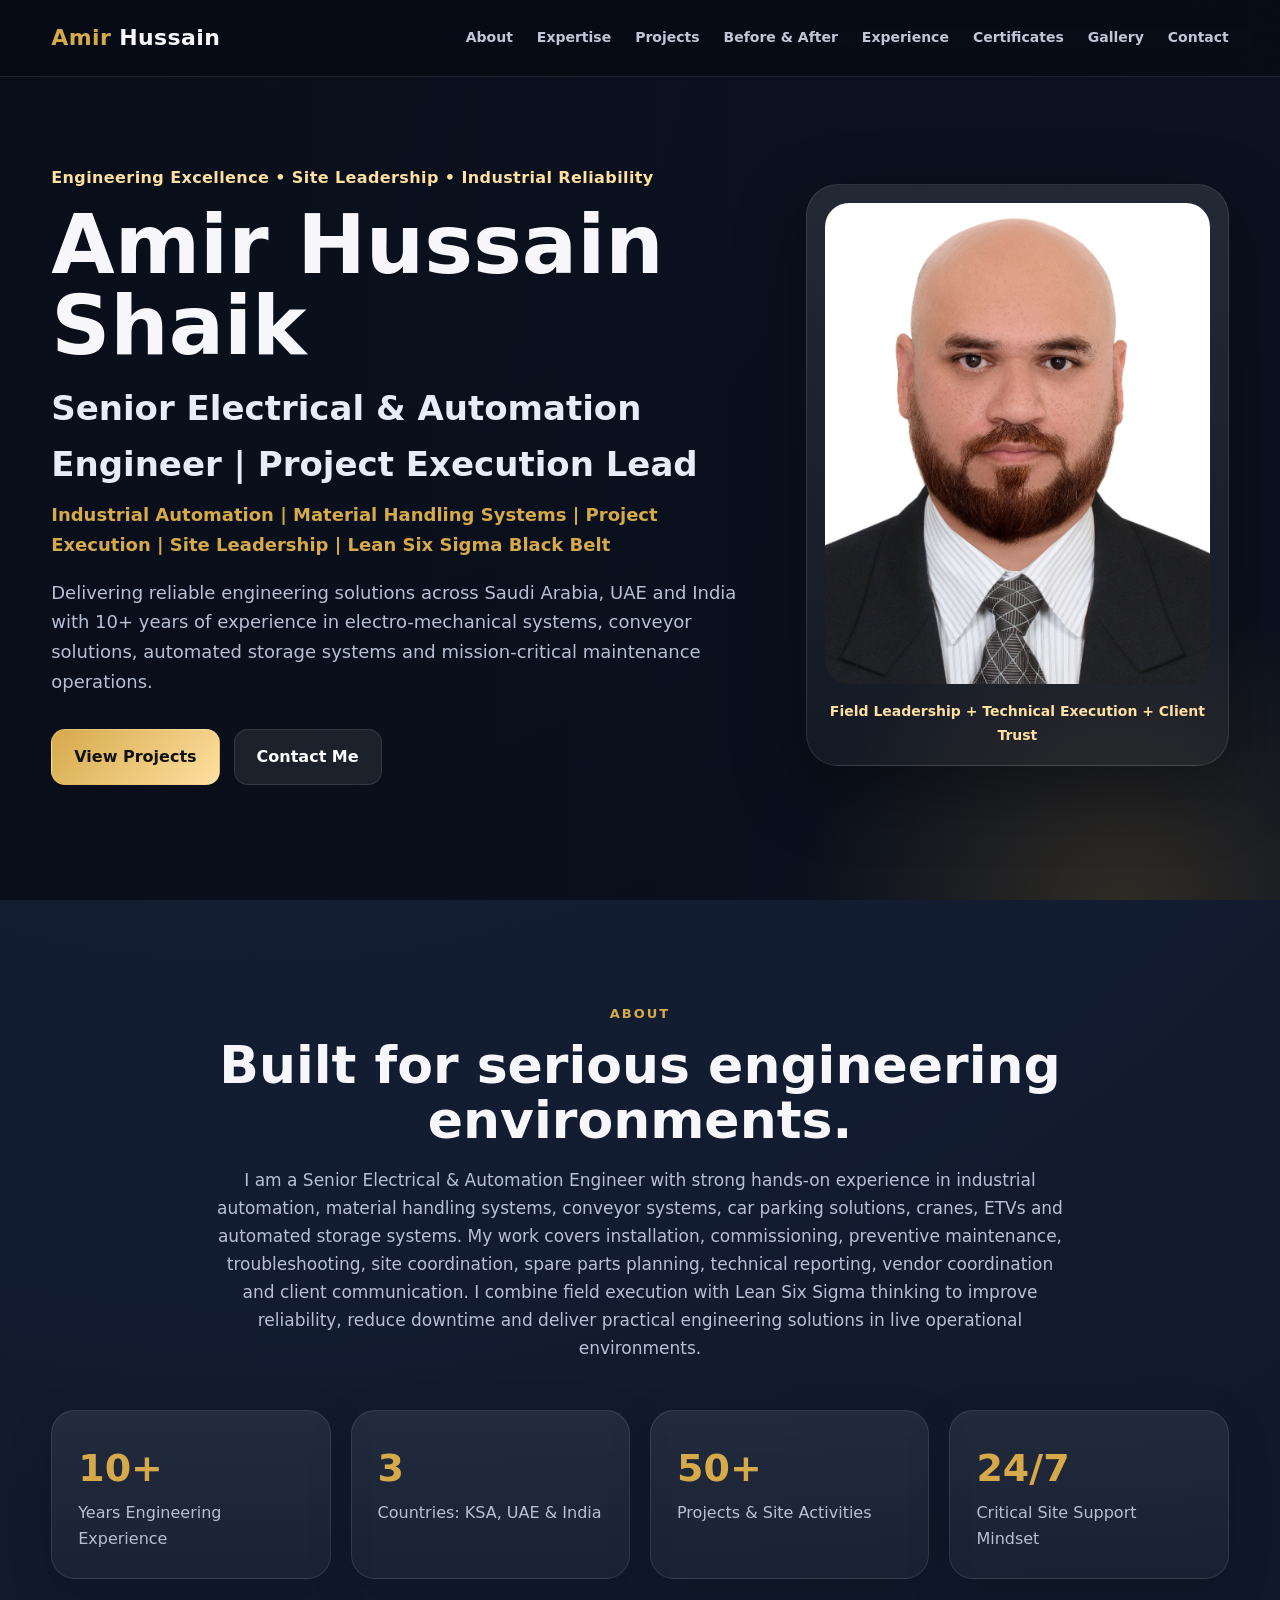
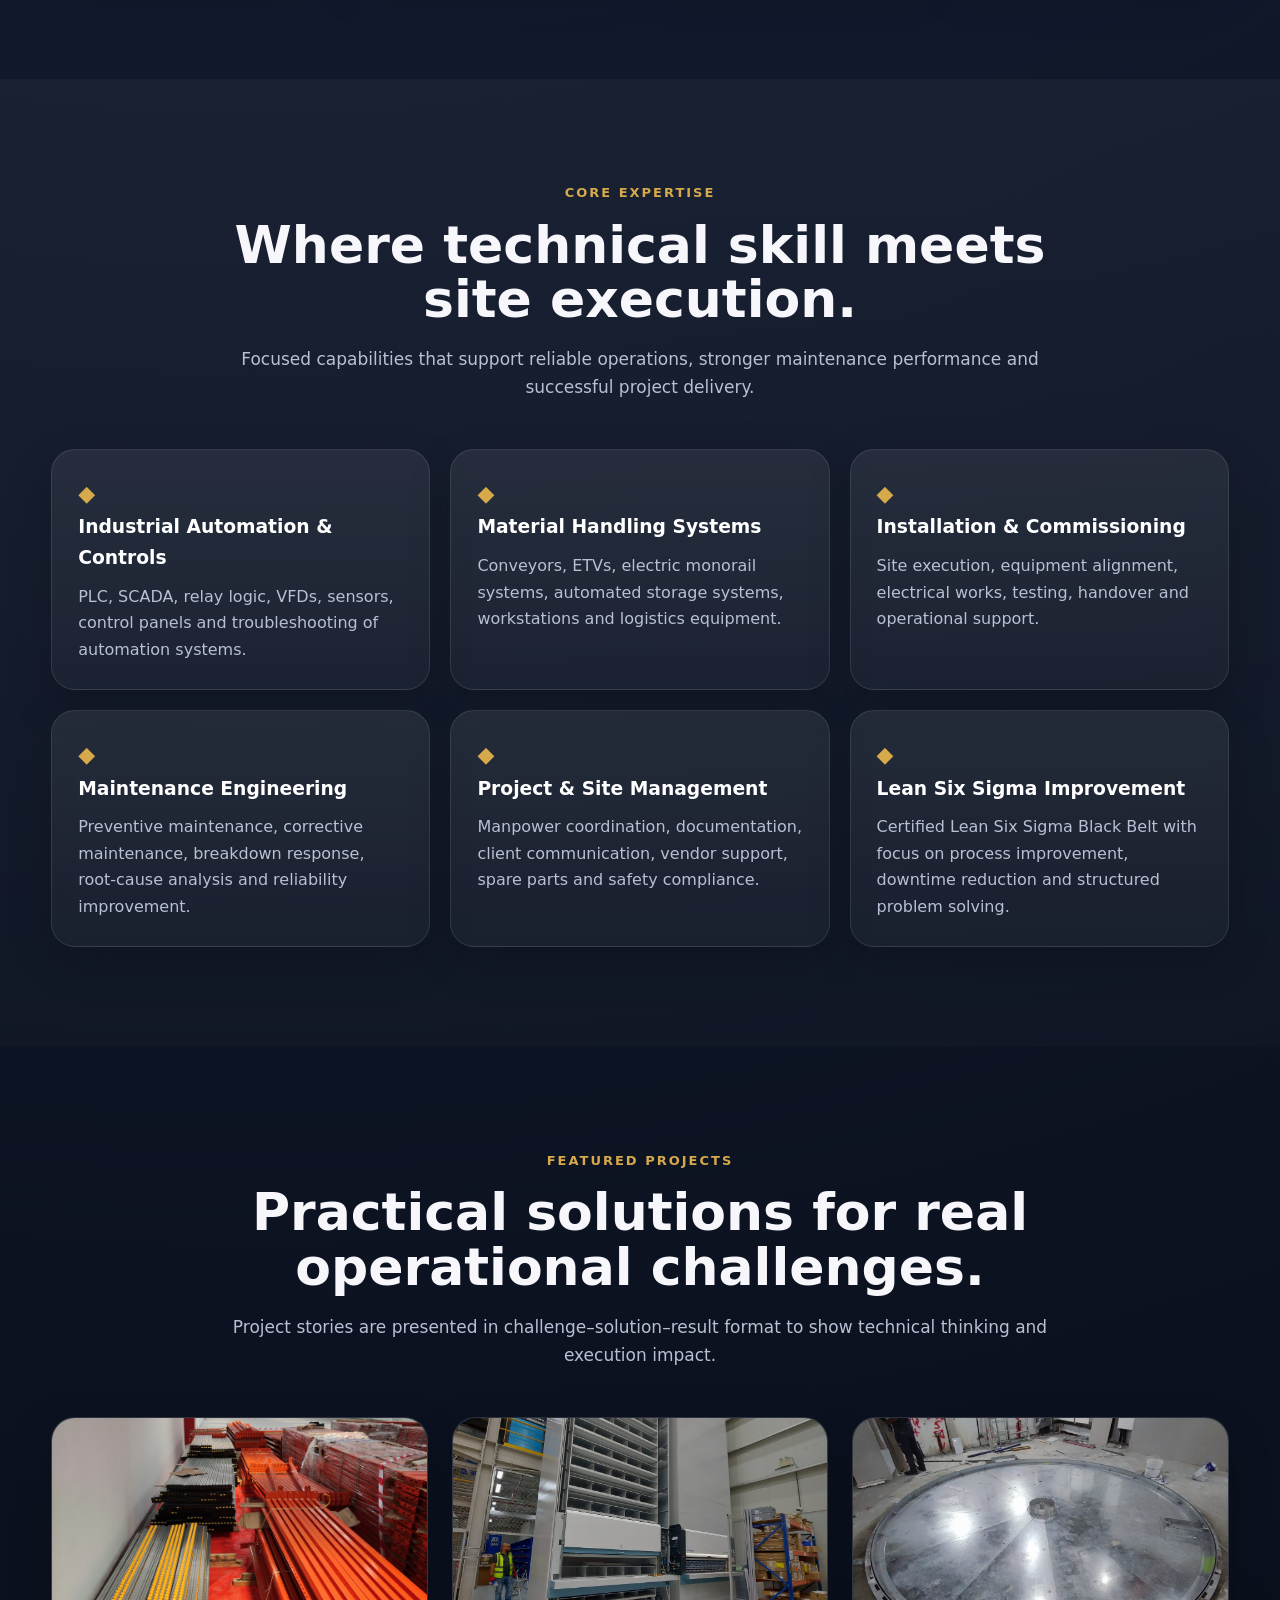
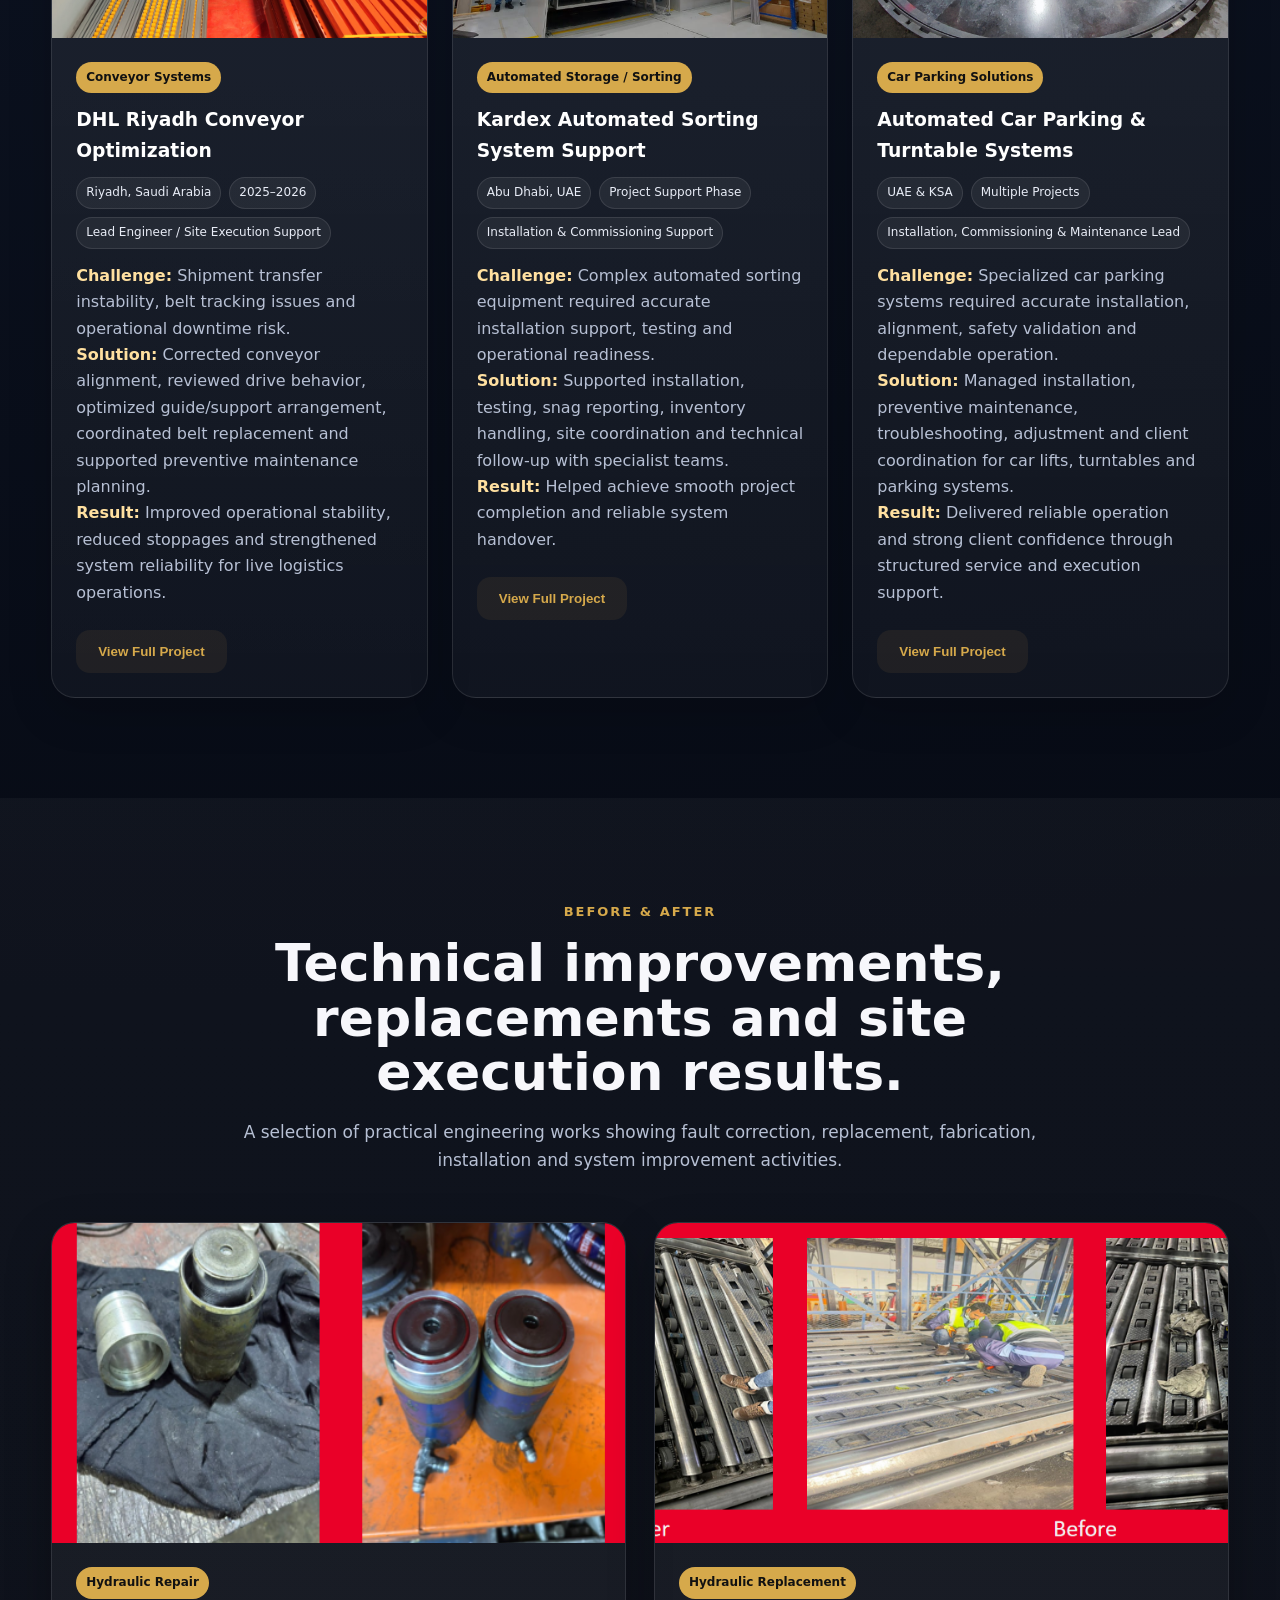
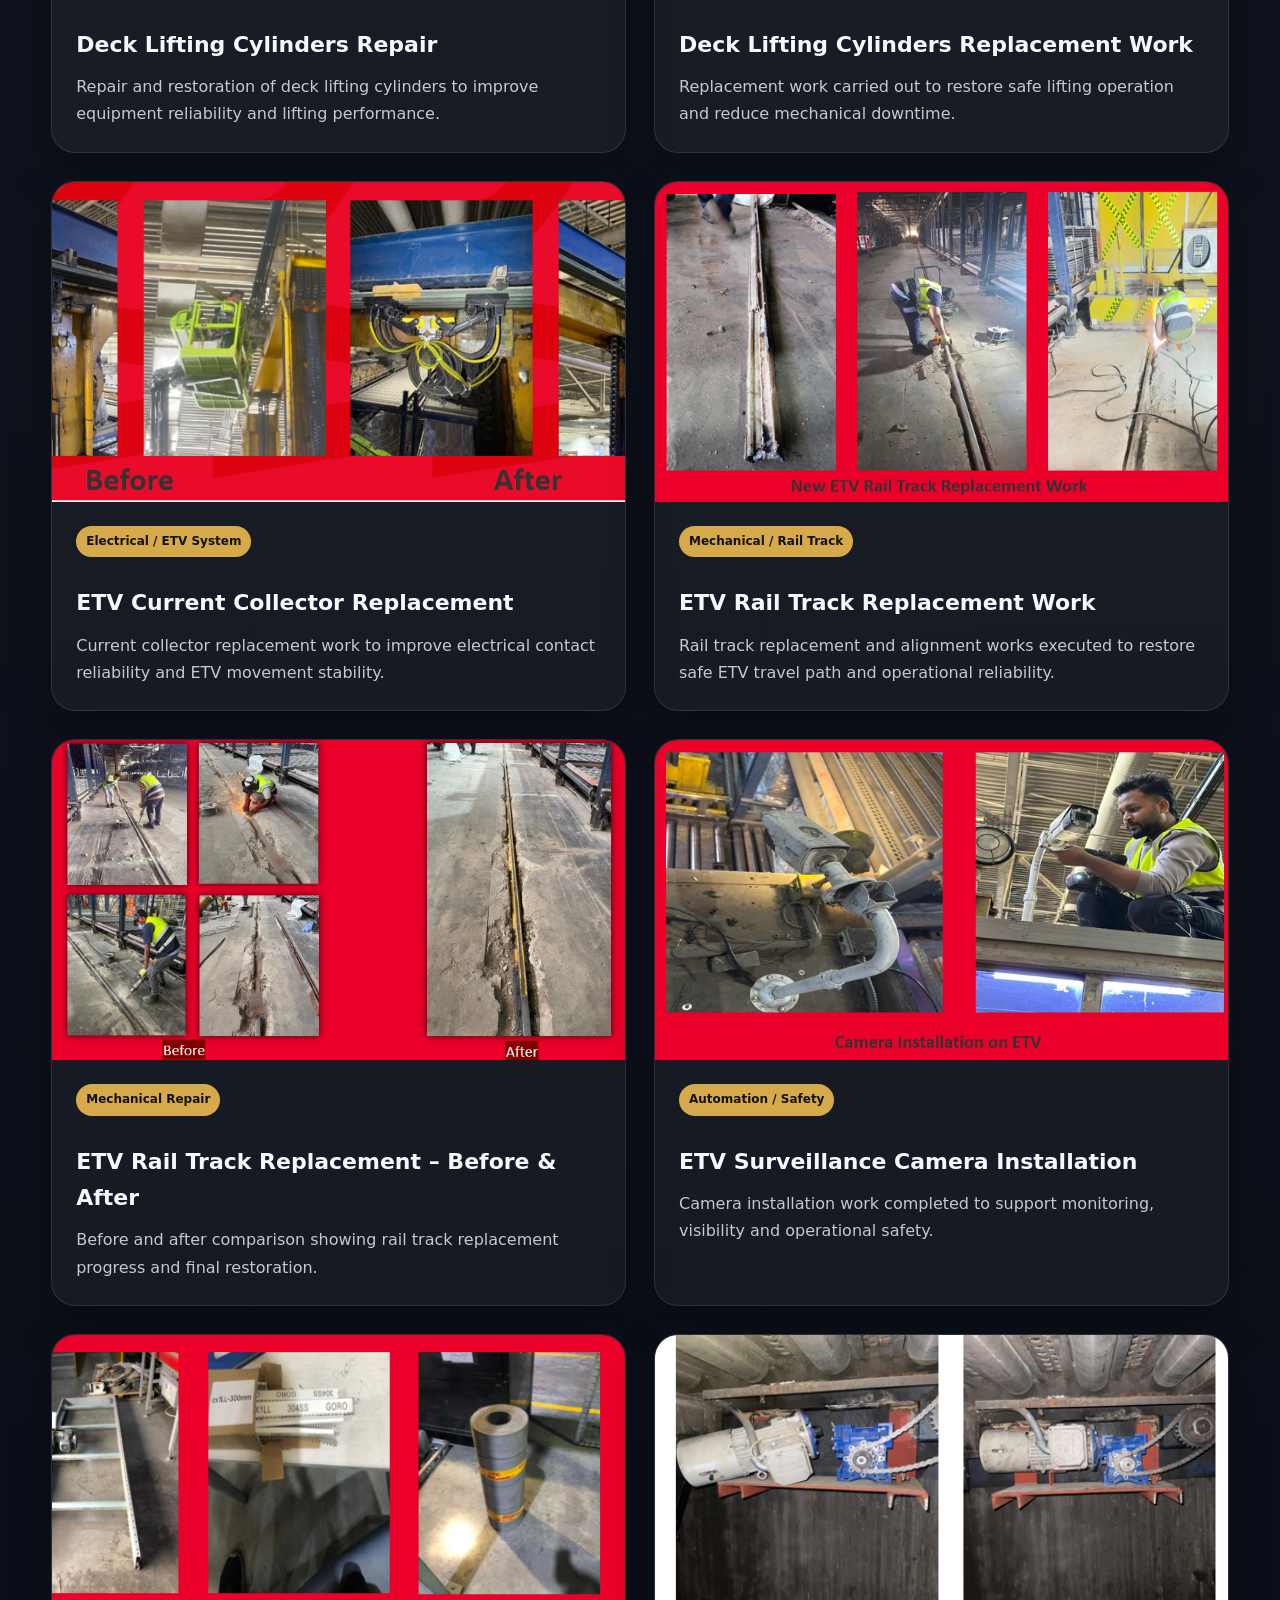
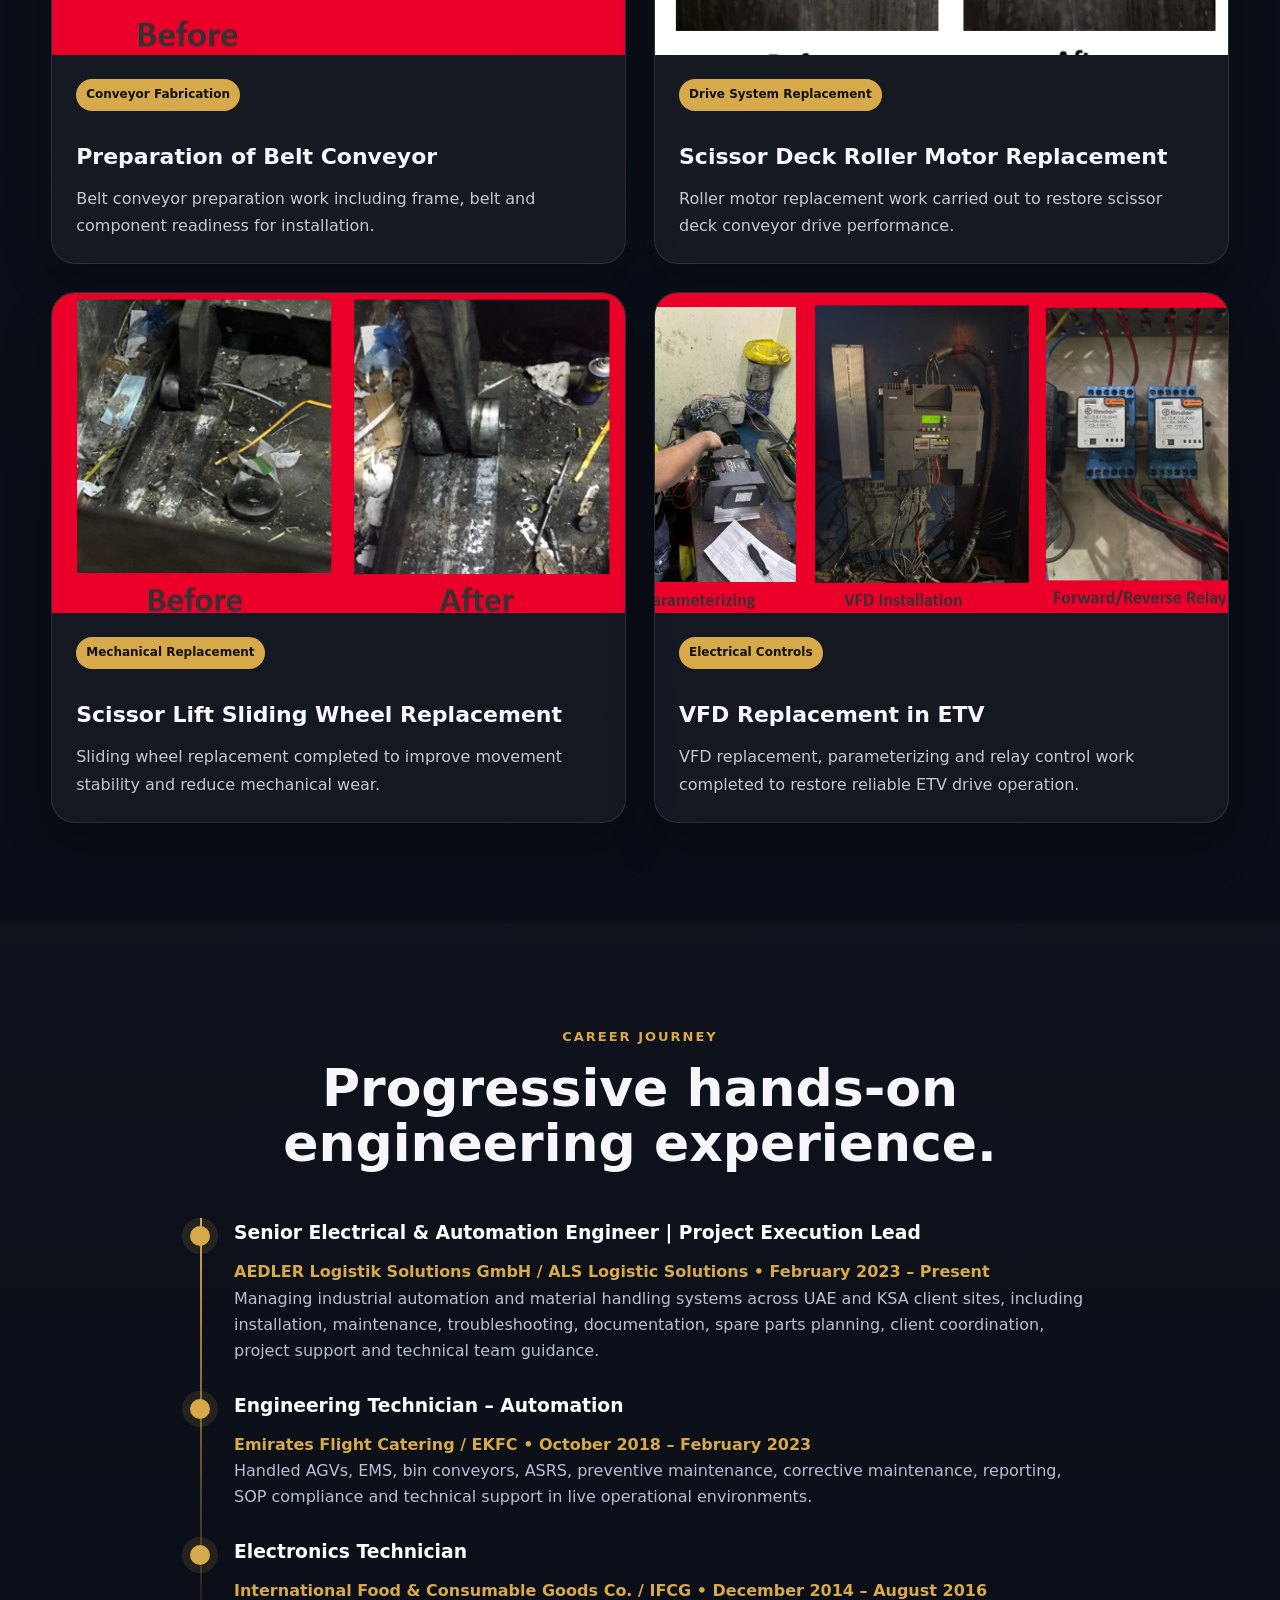
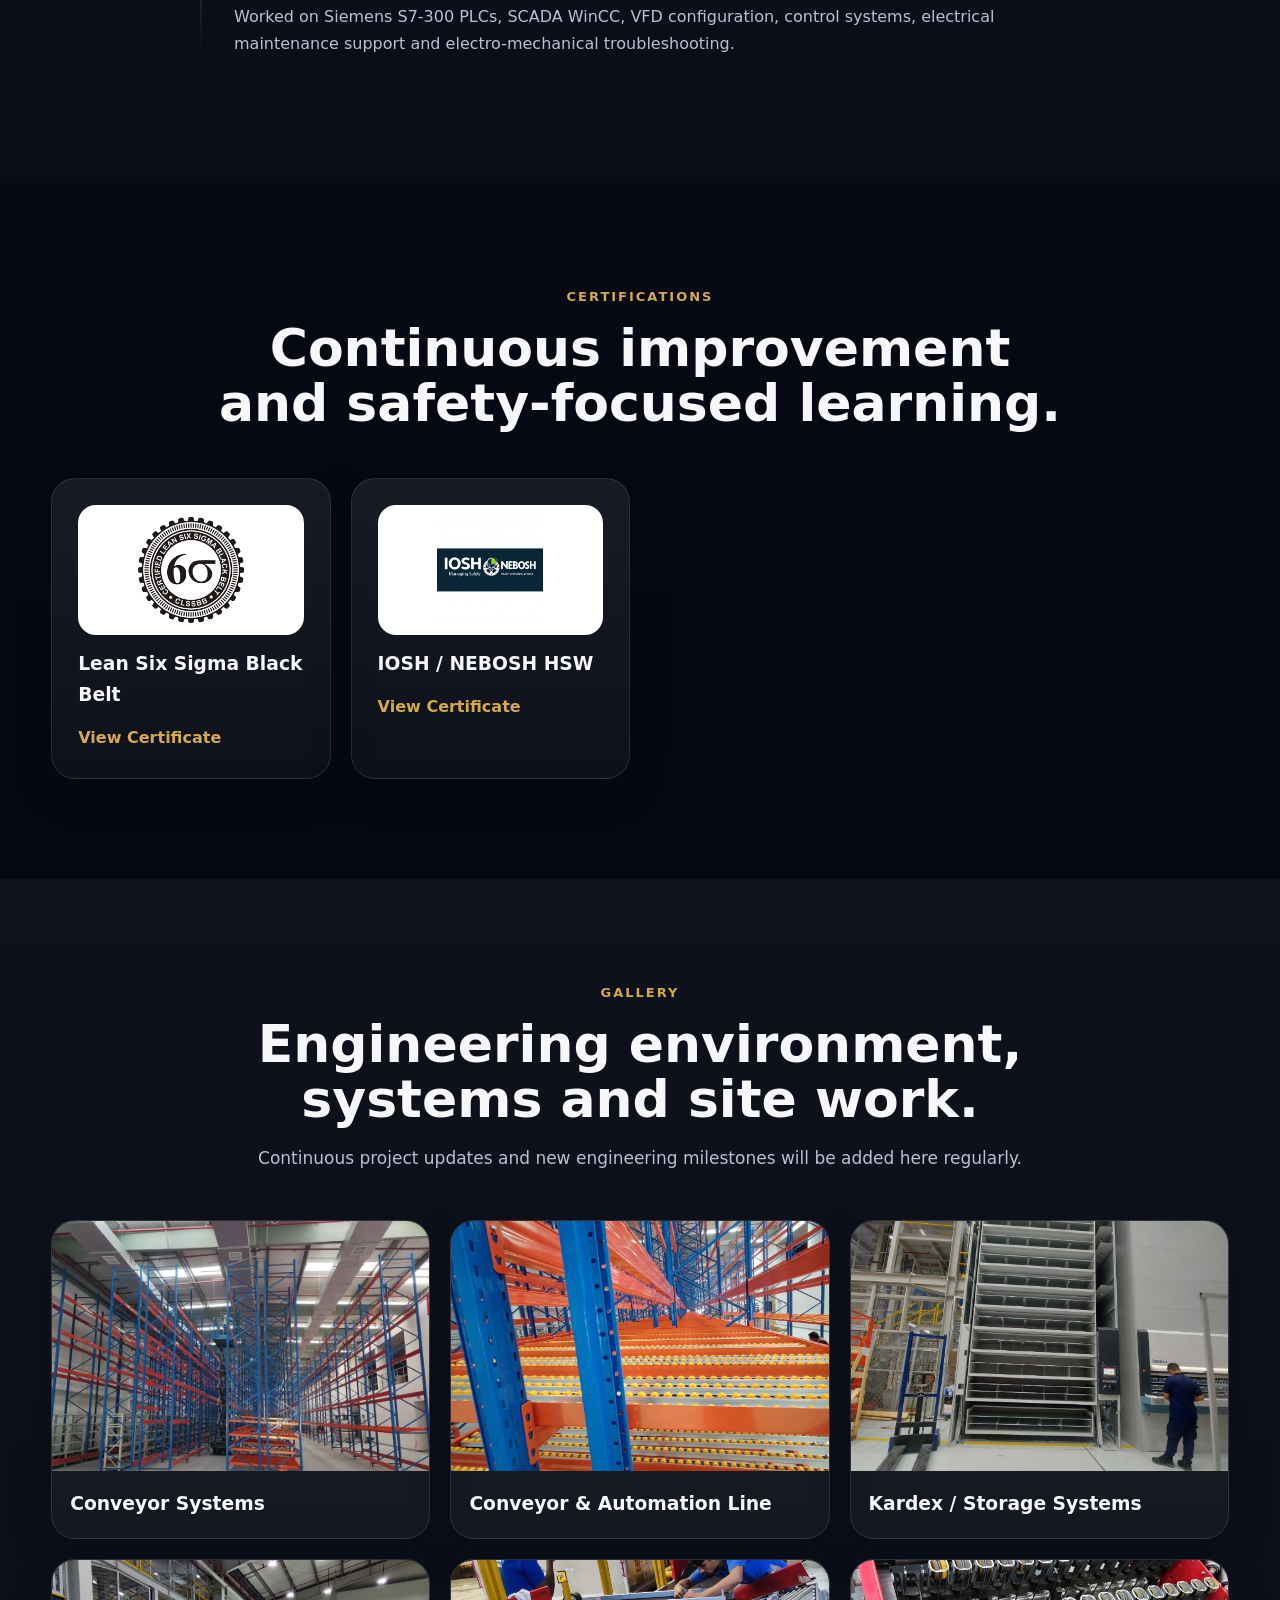
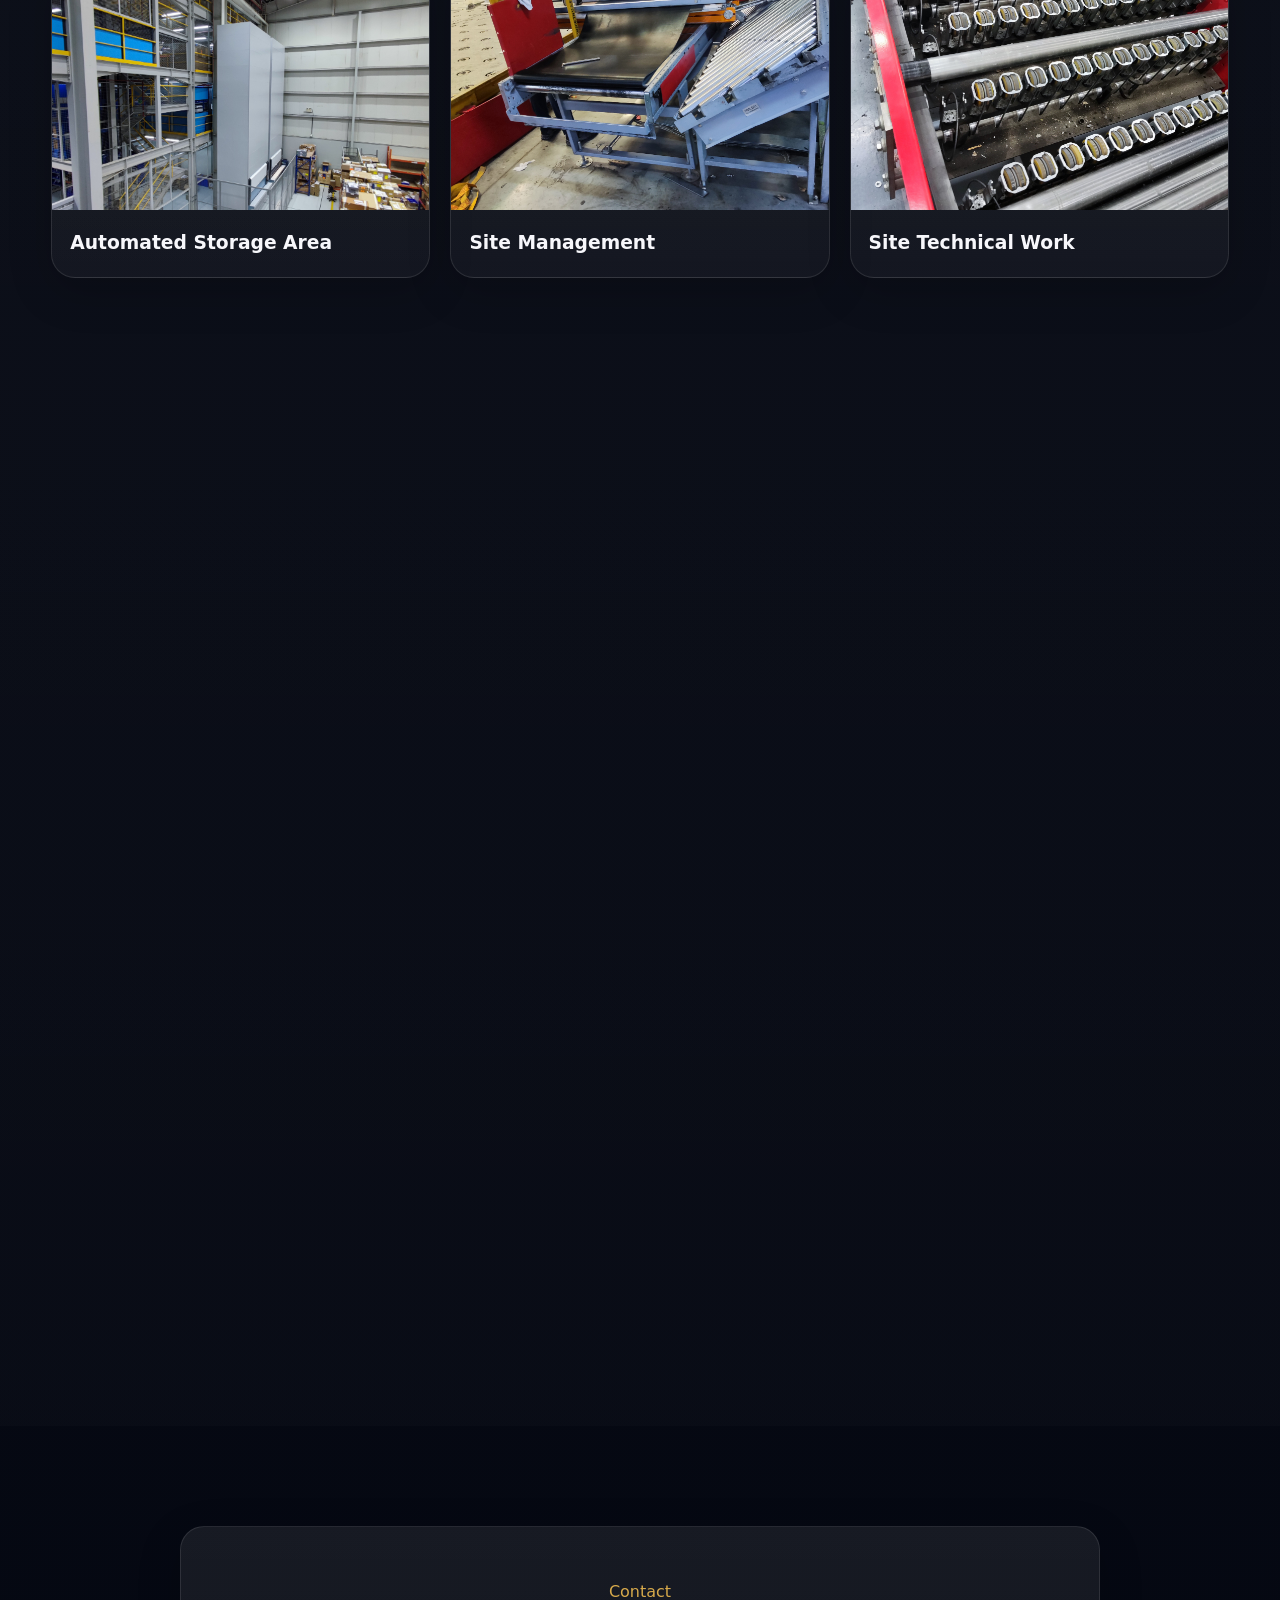
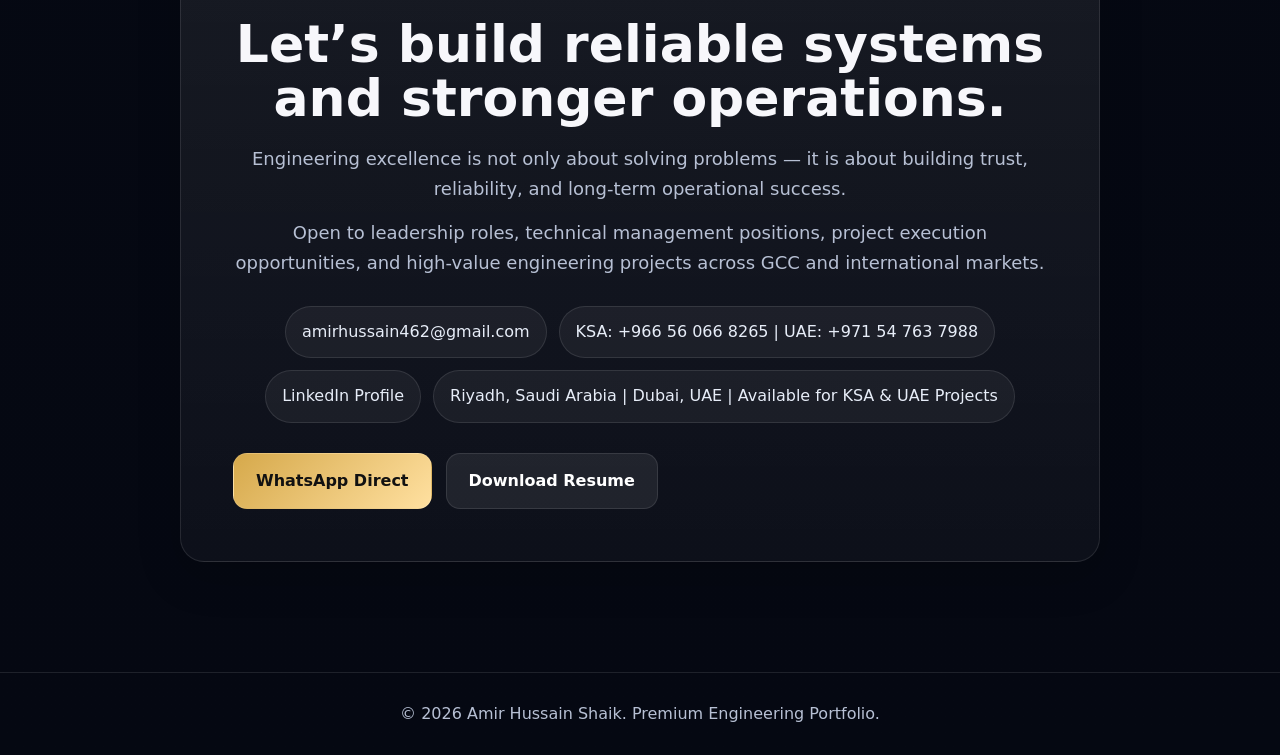
==== commit 78cd1a5d: "commit changes" ====
--- a/index.html
+++ b/index.html
@@ -36,6 +36,7 @@
         <a href="#about">About</a>
         <a href="#expertise">Expertise</a>
         <a href="#projects">Projects</a>
+	<a href="#before-after">Before & After</a>
         <a href="#experience">Experience</a>
         <a href="#certifications">Certificates</a>
         <a href="#gallery">Gallery</a>
@@ -161,6 +162,20 @@
 
       </div>
     </section>
+<section id="before-after" class="section alt">
+  <div class="container">
+    <div class="section-heading reveal">
+      <span>Before & After</span>
+      <h2>Technical improvements, replacements and site execution results.</h2>
+      <p>
+        A selection of practical engineering works showing fault correction,
+        replacement, fabrication, installation and system improvement activities.
+      </p>
+    </div>
+
+    <div id="before-after-list" class="before-after-grid"></div>
+  </div>
+</section>
 
     <!-- EXPERIENCE -->
     <section id="experience" class="section alt">
--- a/assets/css/style.css
+++ b/assets/css/style.css
@@ -4,3 +4,47 @@
 
 /* Project Showcase Upgrade */
 .project-card .project-actions{padding:0 24px 24px;display:flex;gap:12px;flex-wrap:wrap}.project-card .project-summary{min-height:154px}.project-card .view-project{cursor:pointer;border:none}.project-meta{display:flex;flex-wrap:wrap;gap:8px;margin:10px 0 14px}.project-meta span{font-size:12px;color:#e9edf7;background:rgba(255,255,255,.06);border:1px solid var(--line);border-radius:999px;padding:5px 9px}.project-modal{position:fixed;inset:0;z-index:100;display:none}.project-modal.open{display:block}.project-modal-backdrop{position:absolute;inset:0;background:rgba(2,6,14,.82);backdrop-filter:blur(10px)}.project-modal-panel{position:relative;z-index:1;width:min(1080px,94vw);max-height:90vh;overflow:auto;margin:5vh auto;background:linear-gradient(180deg,#111a2c,#0b1220);border:1px solid var(--line);border-radius:28px;box-shadow:0 30px 90px rgba(0,0,0,.55);padding:28px}.modal-close{position:sticky;top:0;float:right;z-index:2;width:42px;height:42px;border-radius:50%;border:1px solid var(--line);background:rgba(255,255,255,.08);color:#fff;font-size:28px;line-height:1;cursor:pointer}.modal-header{padding-right:52px}.modal-header .chip{margin-bottom:12px}.modal-header h2{font-size:clamp(28px,4vw,46px);line-height:1.05;margin-bottom:10px}.modal-sub{color:var(--muted);font-size:16px}.modal-grid{display:grid;grid-template-columns:1.1fr .9fr;gap:28px;margin-top:26px}.modal-media{background:rgba(255,255,255,.045);border:1px solid var(--line);border-radius:22px;overflow:hidden}.modal-main-media img,.modal-main-media video{width:100%;height:430px;object-fit:cover;background:#000}.modal-thumbs{display:grid;grid-template-columns:repeat(4,1fr);gap:10px;padding:12px}.modal-thumb{border:1px solid var(--line);border-radius:14px;overflow:hidden;cursor:pointer;background:rgba(255,255,255,.06);position:relative}.modal-thumb img,.modal-thumb video{width:100%;height:78px;object-fit:cover}.modal-thumb.active{outline:2px solid var(--gold)}.video-badge{position:absolute;left:8px;bottom:8px;background:rgba(0,0,0,.7);color:#fff;border-radius:999px;padding:3px 8px;font-size:11px;font-weight:900}.modal-details{display:grid;gap:14px}.detail-card{background:rgba(255,255,255,.05);border:1px solid var(--line);border-radius:18px;padding:18px}.detail-card h3{color:var(--gold2);font-size:15px;margin-bottom:8px}.detail-card p,.detail-card li{color:var(--muted)}.detail-card ul{padding-left:18px}.project-modal-panel::-webkit-scrollbar{width:10px}.project-modal-panel::-webkit-scrollbar-thumb{background:rgba(214,169,75,.45);border-radius:99px}@media(max-width:850px){.modal-grid{grid-template-columns:1fr}.modal-main-media img,.modal-main-media video{height:280px}.modal-thumbs{grid-template-columns:repeat(3,1fr)}.project-modal-panel{padding:20px}.project-card .project-summary{min-height:auto}}
+.before-after-grid {
+  display: grid;
+  grid-template-columns: repeat(2, minmax(0, 1fr));
+  gap: 28px;
+}
+
+.before-after-card {
+  background: rgba(255, 255, 255, 0.045);
+  border: 1px solid rgba(255, 255, 255, 0.10);
+  border-radius: 24px;
+  overflow: hidden;
+  box-shadow: 0 18px 45px rgba(0, 0, 0, 0.28);
+}
+
+.before-after-card img {
+  width: 100%;
+  height: 320px;
+  object-fit: cover;
+  display: block;
+}
+
+.before-after-body {
+  padding: 24px;
+}
+
+.before-after-body h3 {
+  margin: 16px 0 10px;
+  font-size: 22px;
+}
+
+.before-after-body p {
+  color: rgba(255, 255, 255, 0.76);
+  line-height: 1.7;
+}
+
+@media (max-width: 800px) {
+  .before-after-grid {
+    grid-template-columns: 1fr;
+  }
+
+  .before-after-card img {
+    height: 260px;
+  }
+}
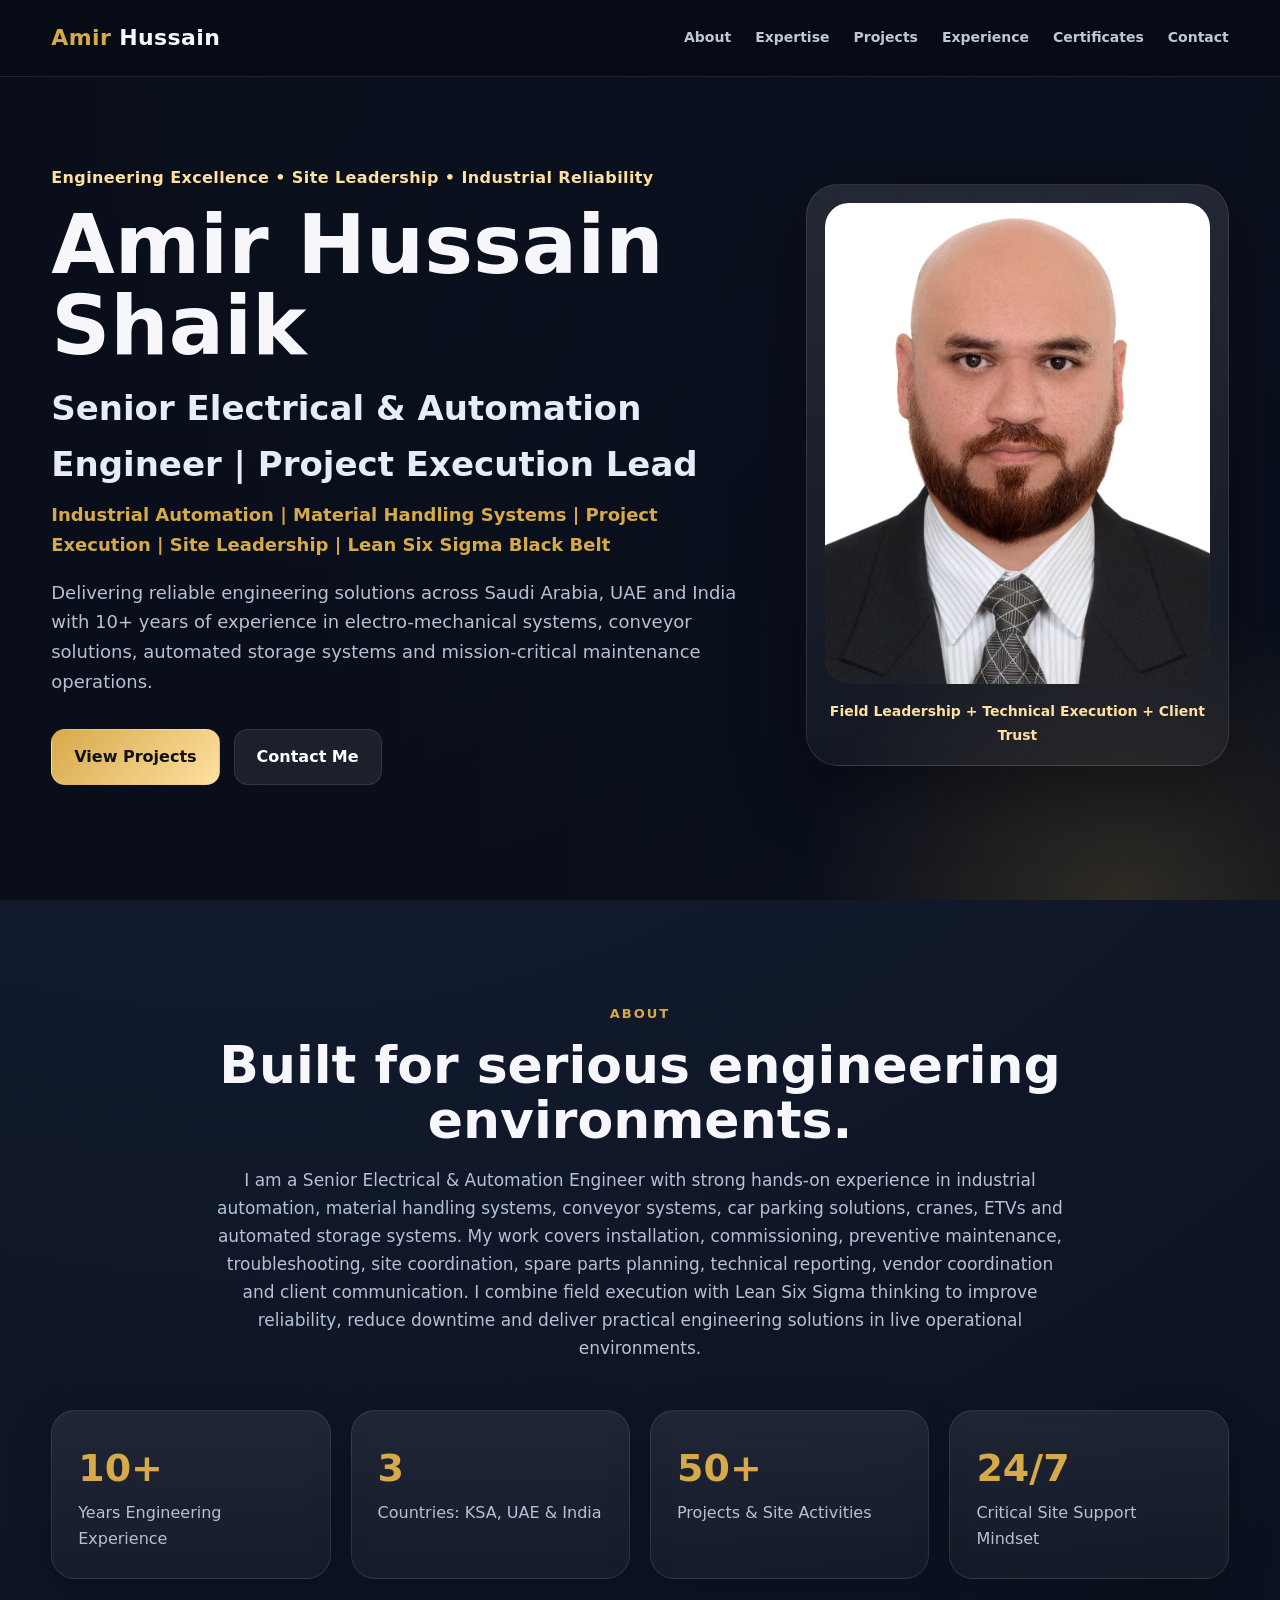
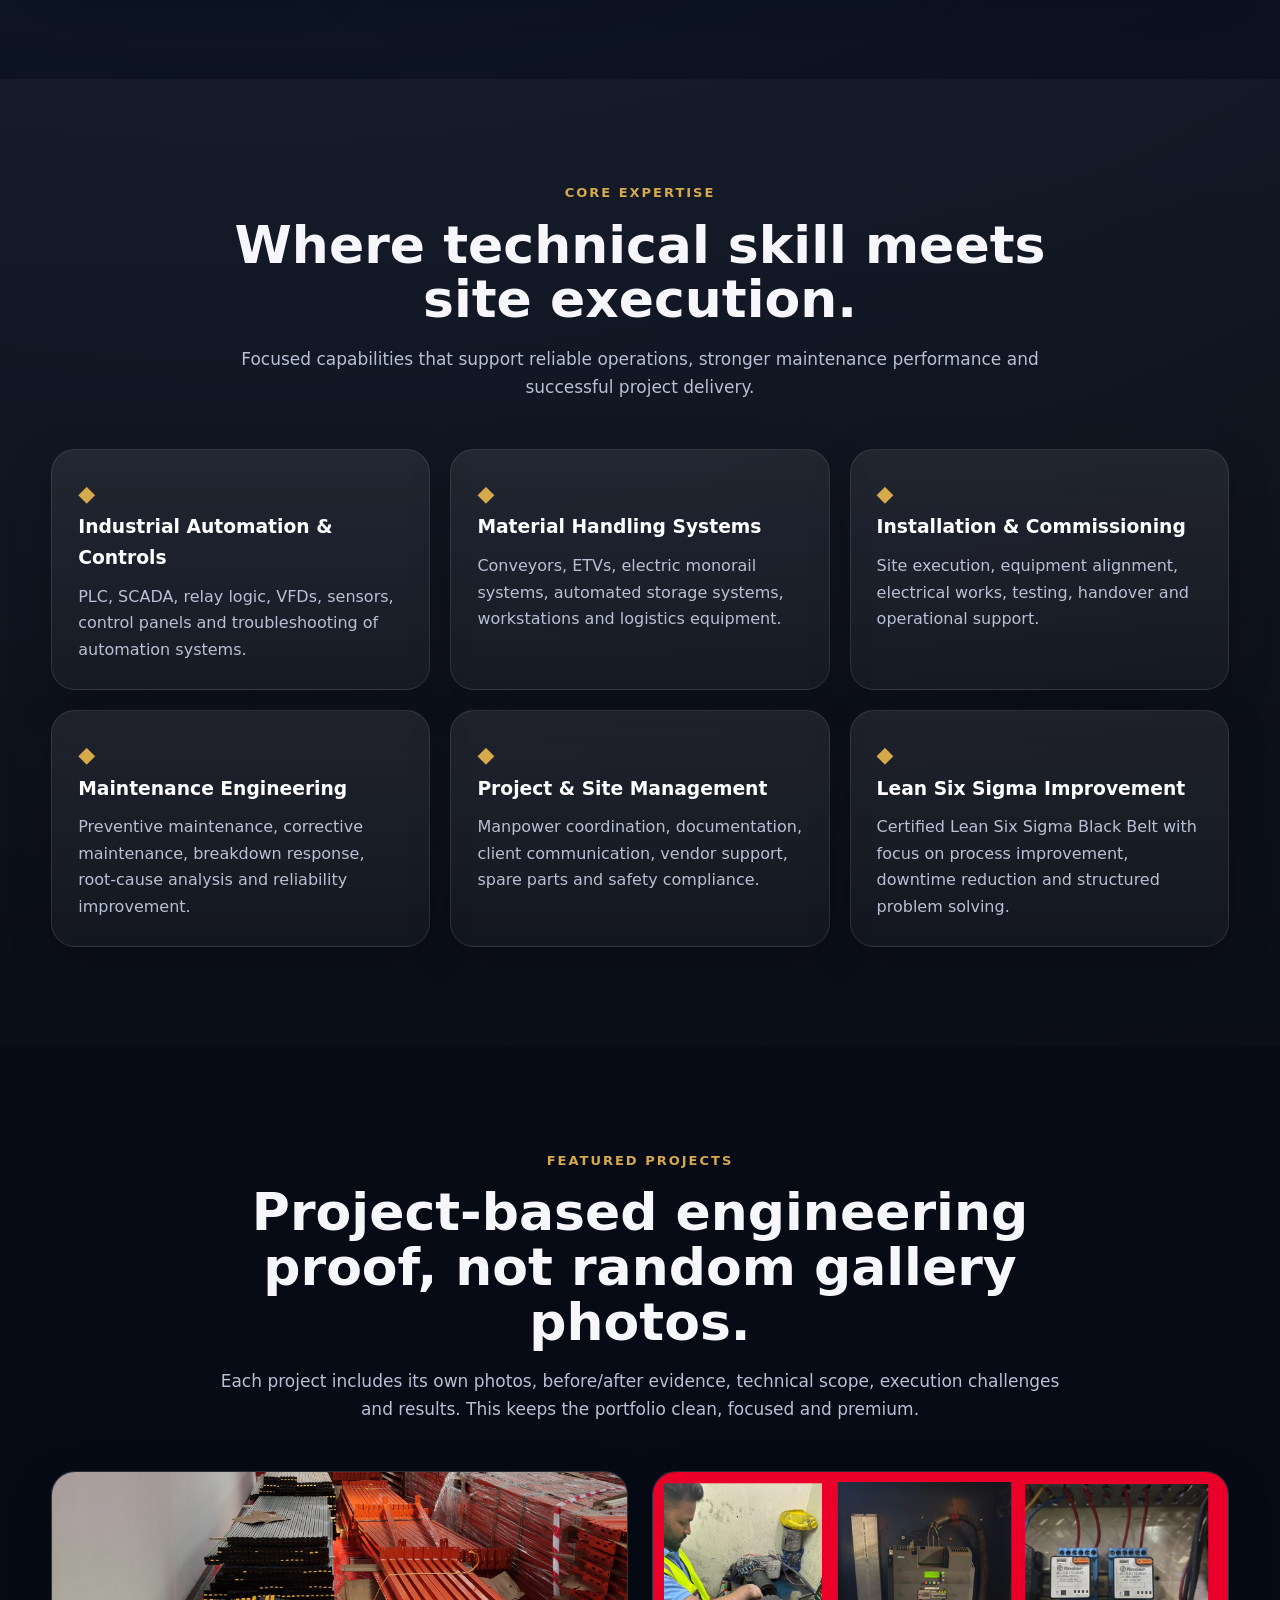
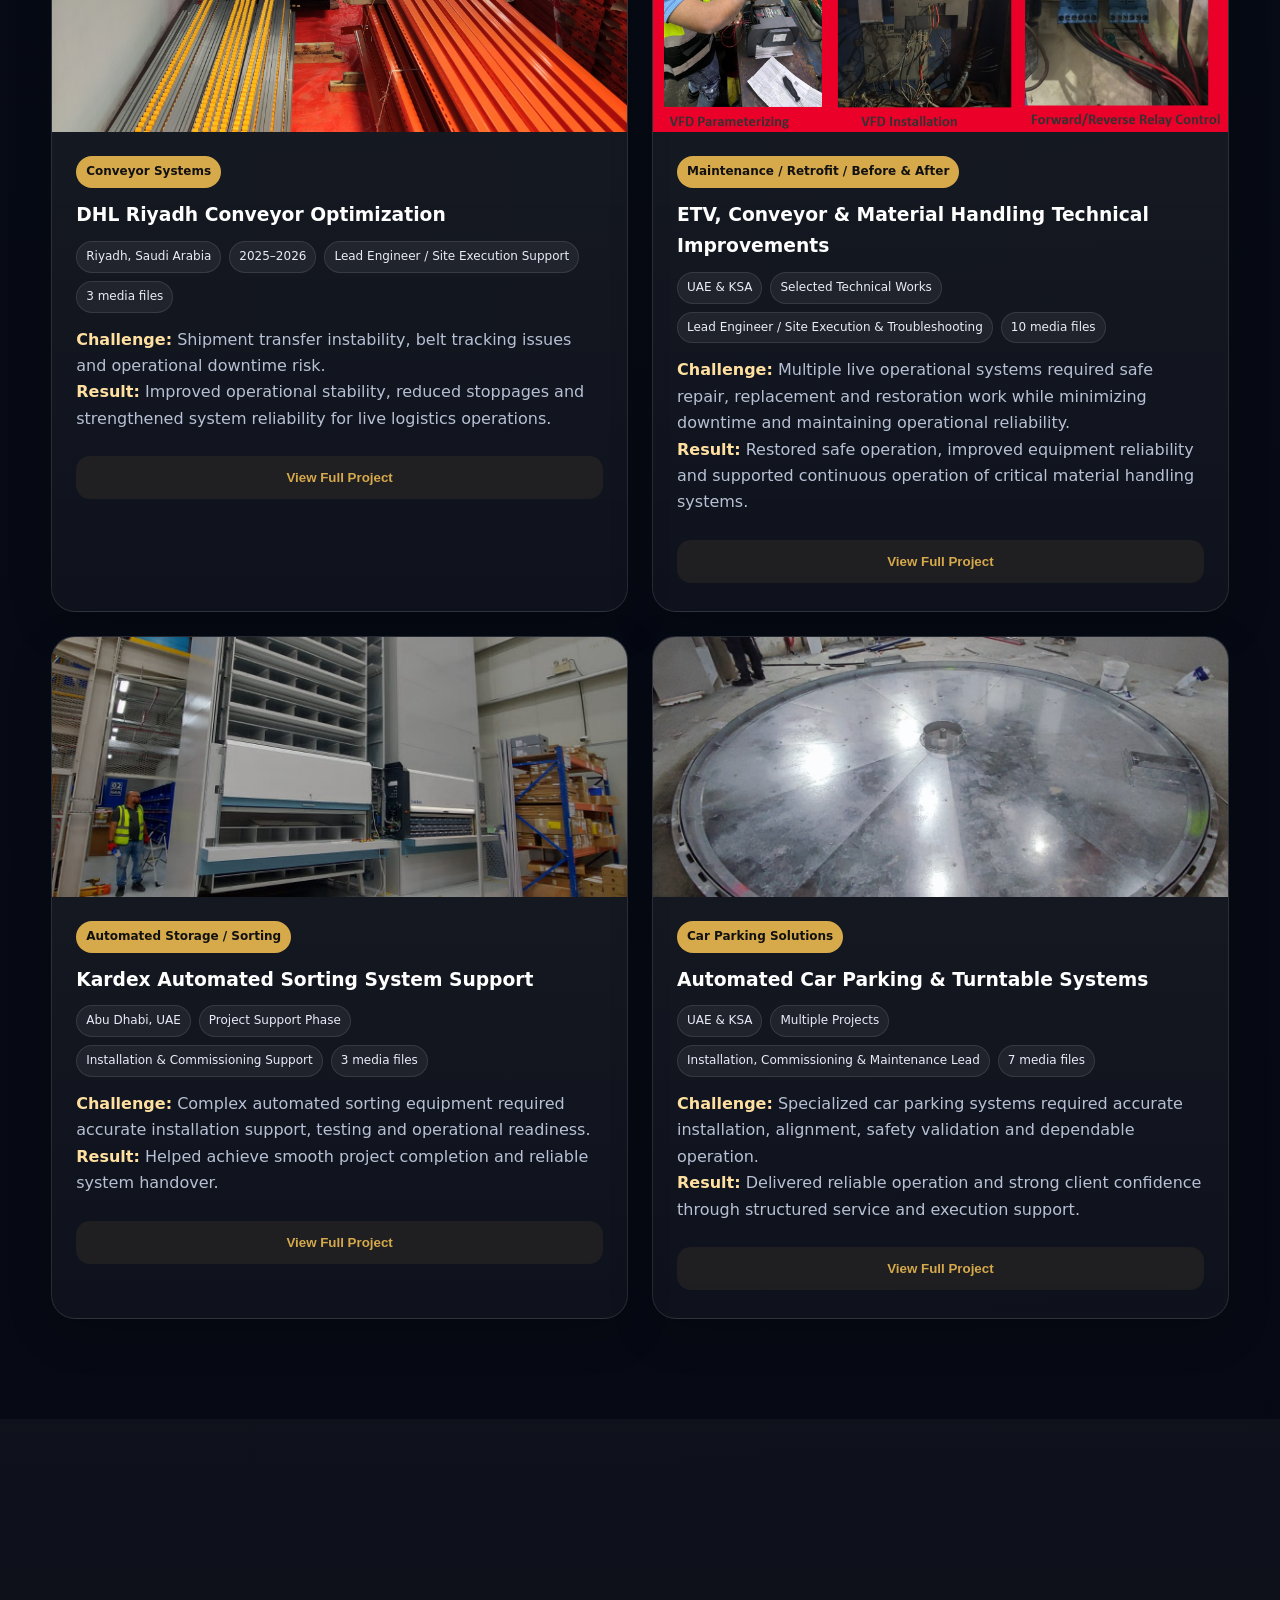
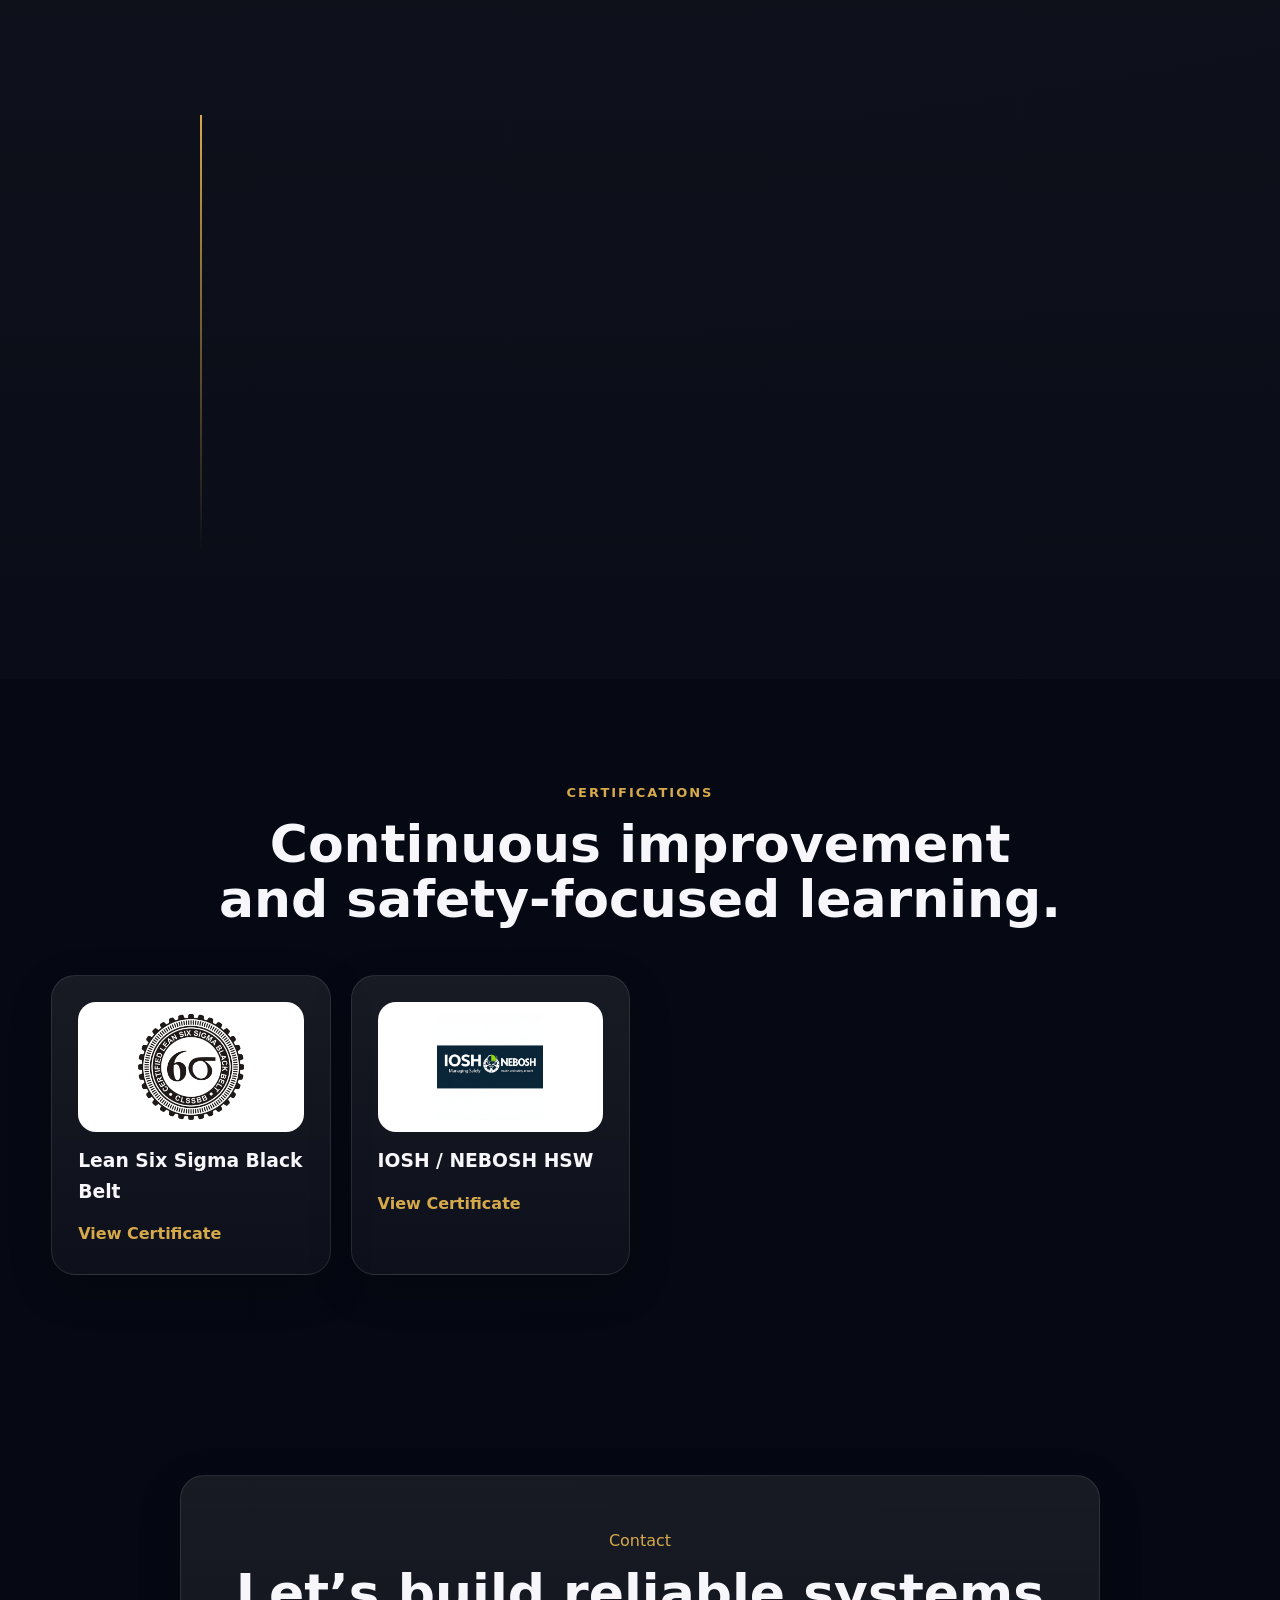
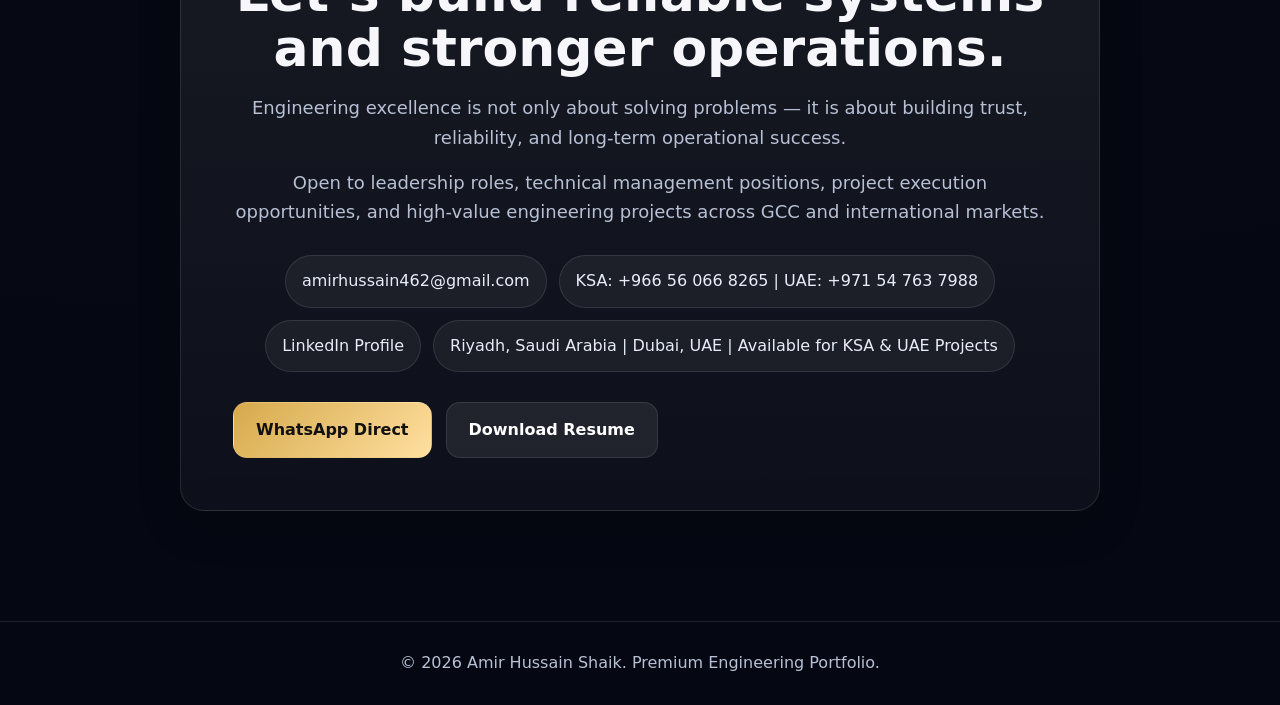
==== commit 4dbb002f: "test 2" ====
--- a/index.html
+++ b/index.html
@@ -11,7 +11,6 @@
   <!-- Google Fonts -->
   <link rel="preconnect" href="https://fonts.googleapis.com">
   <link rel="preconnect" href="https://fonts.gstatic.com" crossorigin>
-
   <link href="https://fonts.googleapis.com/css2?family=Inter:wght@400;500;600;700;800;900&display=swap" rel="stylesheet">
 
   <!-- Main CSS -->
@@ -23,26 +22,18 @@
   <!-- HEADER -->
   <header class="site-header">
     <div class="container nav-wrap">
+      <a class="brand" href="#home"><span>Amir</span> Hussain</a>
 
-      <a class="brand" href="#home">
-        <span>Amir</span> Hussain
-      </a>
-
-      <button class="menu-btn" aria-label="Open menu">
-        ☰
-      </button>
+      <button class="menu-btn" aria-label="Open menu">☰</button>
 
       <nav class="nav-links">
         <a href="#about">About</a>
         <a href="#expertise">Expertise</a>
         <a href="#projects">Projects</a>
-	<a href="#before-after">Before & After</a>
         <a href="#experience">Experience</a>
         <a href="#certifications">Certificates</a>
-        <a href="#gallery">Gallery</a>
         <a href="#contact">Contact</a>
       </nav>
-
     </div>
   </header>
 
@@ -54,48 +45,24 @@
       <div class="hero-bg"></div>
 
       <div class="container hero-grid">
+        <div class="hero-copy reveal">
+          <div class="eyebrow">Engineering Excellence • Site Leadership • Industrial Reliability</div>
 
-        <div class="hero-copy reveal">
-
-          <div class="eyebrow">
-            Engineering Excellence • Site Leadership • Industrial Reliability
-          </div>
-
-          <h1 id="profile-name">
-            Amir Hussain Shaik
-          </h1>
-
-          <h2 id="profile-title">
-            Senior Electrical & Automation Engineer
-          </h2>
+          <h1 id="profile-name">Amir Hussain Shaik</h1>
+          <h2 id="profile-title">Senior Electrical & Automation Engineer</h2>
 
           <p id="profile-headline" class="headline"></p>
           <p id="profile-intro" class="intro"></p>
 
           <div class="hero-actions">
-            <a class="btn primary" href="#projects">
-              View Projects
-            </a>
-
-            <a class="btn secondary" href="#contact">
-              Contact Me
-            </a>
+            <a class="btn primary" href="#projects">View Projects</a>
+            <a class="btn secondary" href="#contact">Contact Me</a>
           </div>
-
         </div>
 
         <div class="hero-card reveal">
-
-          <img
-            id="profile-photo"
-            src="assets/images/formal-profile.jpg"
-            alt="Amir Hussain Shaik professional photo"
-          />
-
-          <div class="photo-caption">
-            Field Leadership + Technical Execution + Client Trust
-          </div>
-
+          <img id="profile-photo" src="assets/images/formal-profile.jpg" alt="Amir Hussain Shaik professional photo" />
+          <div class="photo-caption">Field Leadership + Technical Execution + Client Trust</div>
         </div>
       </div>
     </section>
@@ -103,132 +70,61 @@
     <!-- ABOUT -->
     <section id="about" class="section">
       <div class="container">
-
         <div class="section-heading reveal">
           <span>About</span>
-
-          <h2>
-            Built for serious engineering environments.
-          </h2>
-
+          <h2>Built for serious engineering environments.</h2>
           <p id="about-text"></p>
         </div>
-
         <div id="stats" class="stats-grid"></div>
-
       </div>
     </section>
 
     <!-- EXPERTISE -->
     <section id="expertise" class="section alt">
       <div class="container">
-
         <div class="section-heading reveal">
           <span>Core Expertise</span>
-
-          <h2>
-            Where technical skill meets site execution.
-          </h2>
-
-          <p>
-            Focused capabilities that support reliable operations,
-            stronger maintenance performance and successful project delivery.
-          </p>
+          <h2>Where technical skill meets site execution.</h2>
+          <p>Focused capabilities that support reliable operations, stronger maintenance performance and successful project delivery.</p>
         </div>
-
         <div id="expertise-list" class="cards-grid"></div>
-
       </div>
     </section>
 
     <!-- PROJECTS -->
     <section id="projects" class="section">
       <div class="container">
-
         <div class="section-heading reveal">
           <span>Featured Projects</span>
-
-          <h2>
-            Practical solutions for real operational challenges.
-          </h2>
-
+          <h2>Project-based engineering proof, not random gallery photos.</h2>
           <p>
-            Project stories are presented in challenge–solution–result format
-            to show technical thinking and execution impact.
+            Each project includes its own photos, before/after evidence, technical scope, execution challenges and results.
+            This keeps the portfolio clean, focused and premium.
           </p>
         </div>
-
         <div id="project-list" class="project-grid"></div>
-
       </div>
     </section>
-<section id="before-after" class="section alt">
-  <div class="container">
-    <div class="section-heading reveal">
-      <span>Before & After</span>
-      <h2>Technical improvements, replacements and site execution results.</h2>
-      <p>
-        A selection of practical engineering works showing fault correction,
-        replacement, fabrication, installation and system improvement activities.
-      </p>
-    </div>
-
-    <div id="before-after-list" class="before-after-grid"></div>
-  </div>
-</section>
 
     <!-- EXPERIENCE -->
     <section id="experience" class="section alt">
       <div class="container">
-
         <div class="section-heading reveal">
           <span>Career Journey</span>
-
-          <h2>
-            Progressive hands-on engineering experience.
-          </h2>
+          <h2>Progressive hands-on engineering experience.</h2>
         </div>
-
         <div id="experience-list" class="timeline"></div>
-
       </div>
     </section>
 
     <!-- CERTIFICATIONS -->
     <section id="certifications" class="section">
       <div class="container">
-
         <div class="section-heading reveal">
           <span>Certifications</span>
-
-          <h2>
-            Continuous improvement and safety-focused learning.
-          </h2>
+          <h2>Continuous improvement and safety-focused learning.</h2>
         </div>
-
         <div id="certification-list" class="cert-grid"></div>
-
-      </div>
-    </section>
-
-    <!-- GALLERY -->
-    <section id="gallery" class="section alt">
-      <div class="container">
-
-        <div class="section-heading reveal">
-          <span>Gallery</span>
-
-          <h2>
-            Engineering environment, systems and site work.
-          </h2>
-
-          <p>
-            Continuous project updates and new engineering milestones will be added here regularly.
-          </p>
-        </div>
-
-        <div id="gallery-list" class="gallery-grid"></div>
-
       </div>
     </section>
 
@@ -262,7 +158,6 @@
 
   </main>
 
-
   <!-- PROJECT MODAL -->
   <div id="project-modal" class="project-modal" aria-hidden="true">
     <div class="project-modal-backdrop" data-close-modal></div>
@@ -274,10 +169,9 @@
 
   <!-- FOOTER -->
   <footer>
-    <div class="container">
-      © 2026 Amir Hussain Shaik. Premium Engineering Portfolio.
-    </div>
+    <div class="container">© 2026 Amir Hussain Shaik. Premium Engineering Portfolio.</div>
   </footer>
+
   <!-- MAIN JS -->
   <script src="assets/js/script.js"></script>
 </body>
--- a/assets/css/style.css
+++ b/assets/css/style.css
@@ -47,4 +47,41 @@
   .before-after-card img {
     height: 260px;
   }
-}+}
+
+/* Project-based portfolio cleanup */
+.project-grid {
+  grid-template-columns: repeat(2, minmax(0, 1fr));
+}
+
+.project-card > img {
+  height: 260px;
+}
+
+.project-summary {
+  min-height: 250px;
+}
+
+.project-card .project-actions {
+  padding: 0 24px 28px;
+}
+
+.project-card .view-project {
+  width: 100%;
+  text-align: center;
+}
+
+.modal-main-media img,
+.modal-main-media video {
+  object-fit: contain;
+}
+
+.modal-media {
+  background: rgba(0, 0, 0, 0.32);
+}
+
+@media(max-width: 940px) {
+  .project-grid {
+    grid-template-columns: 1fr;
+  }
+}
